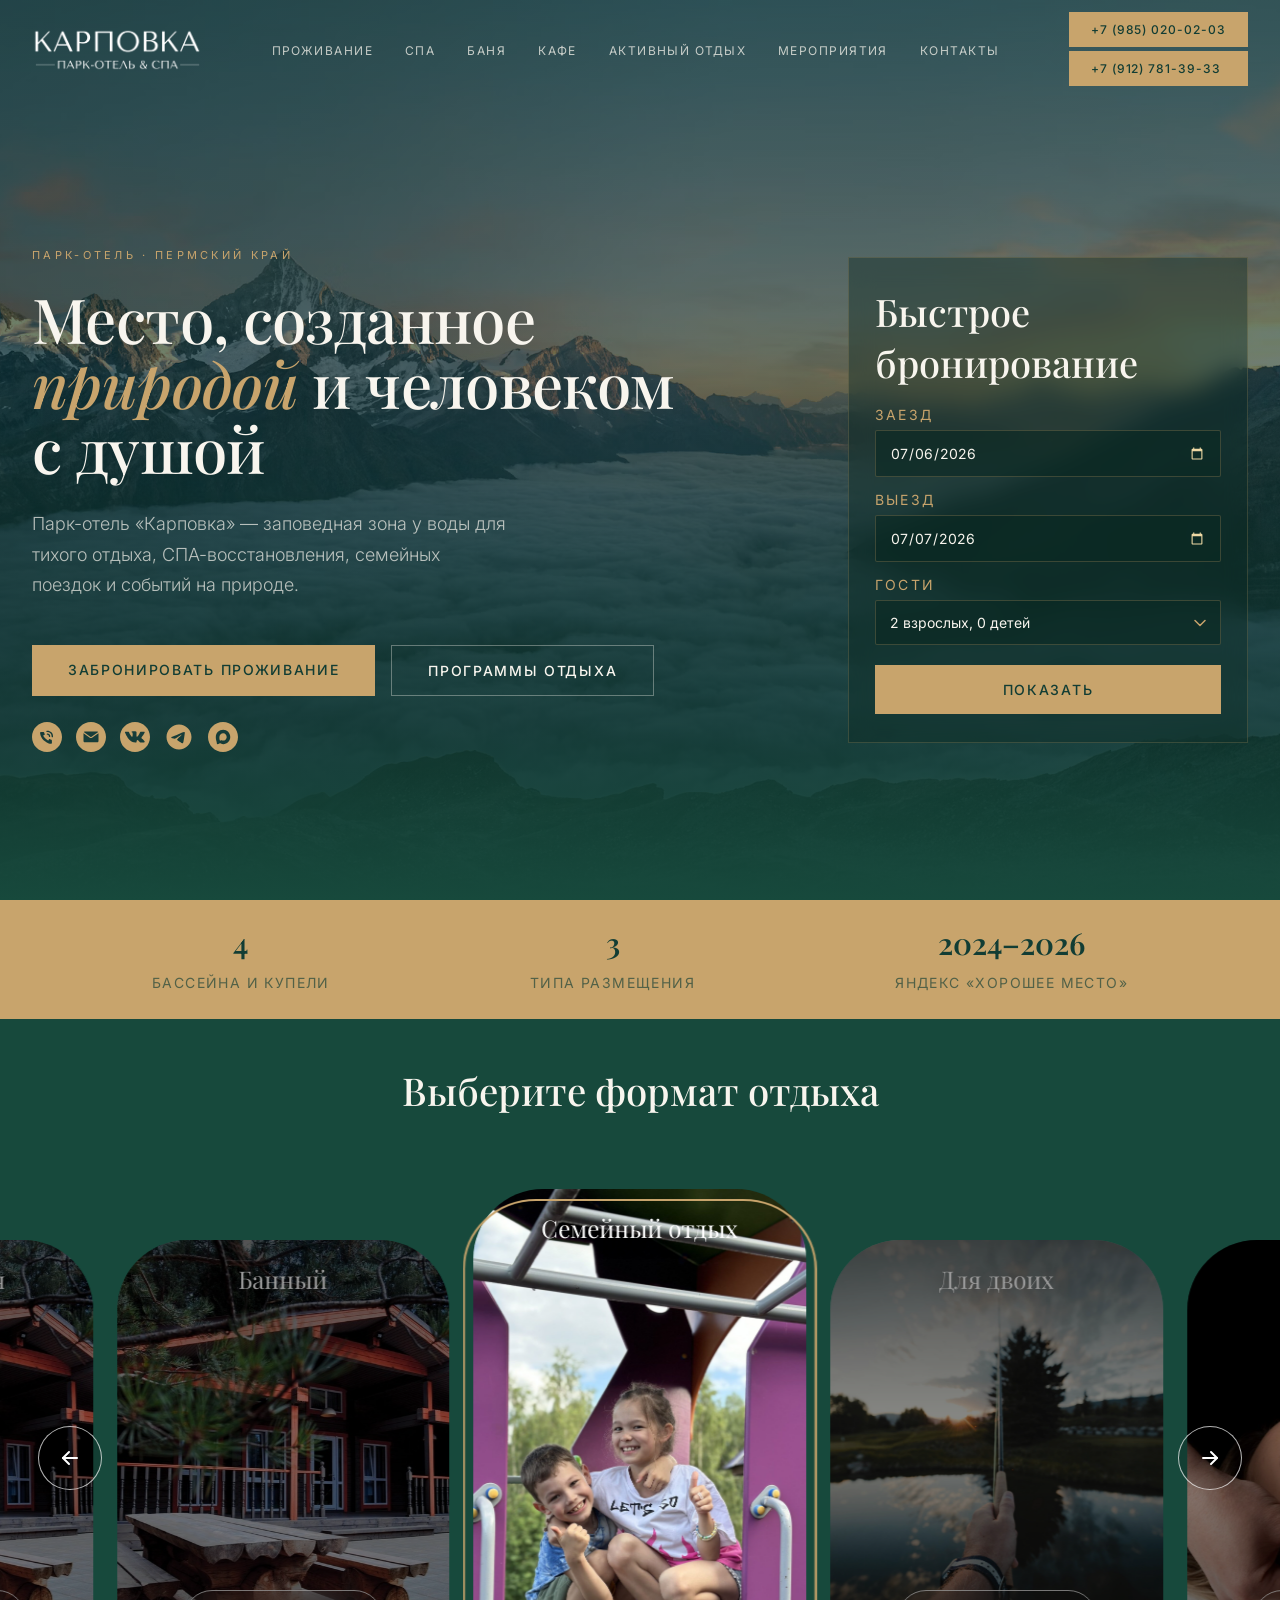
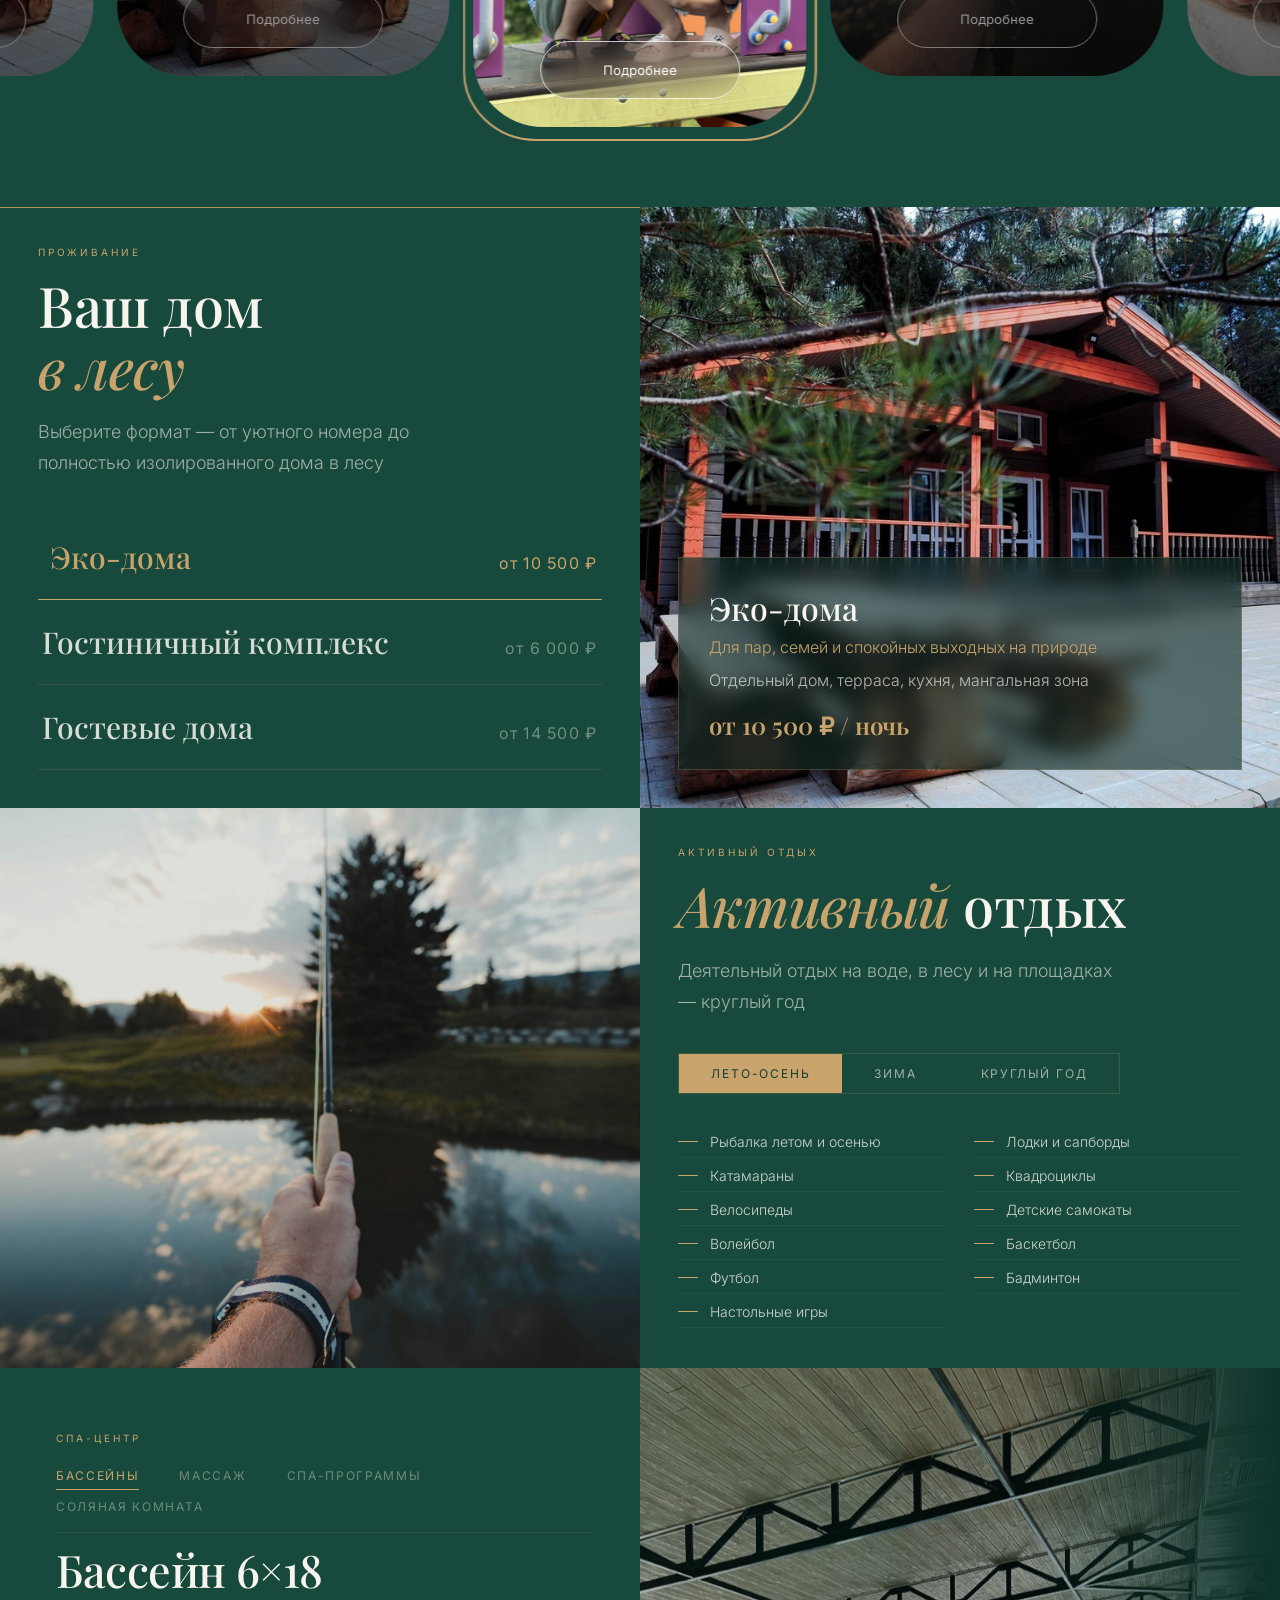
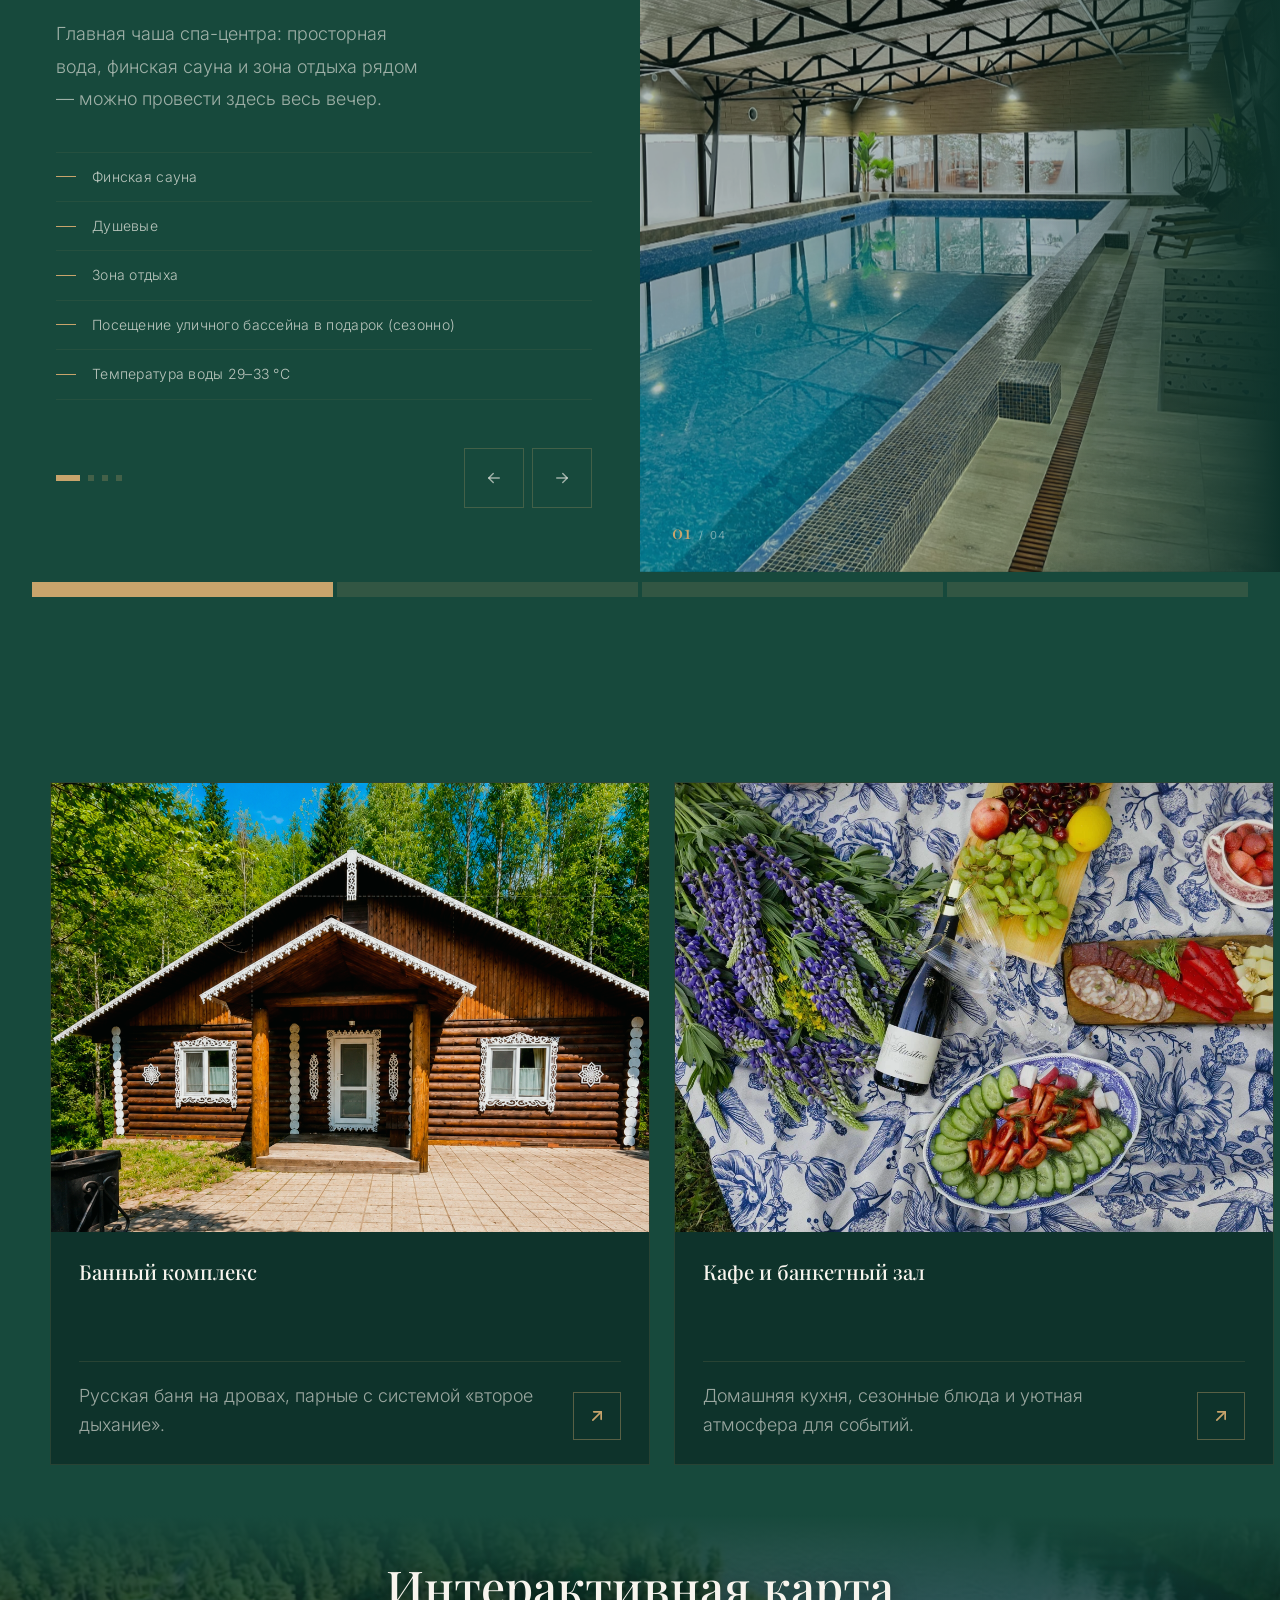
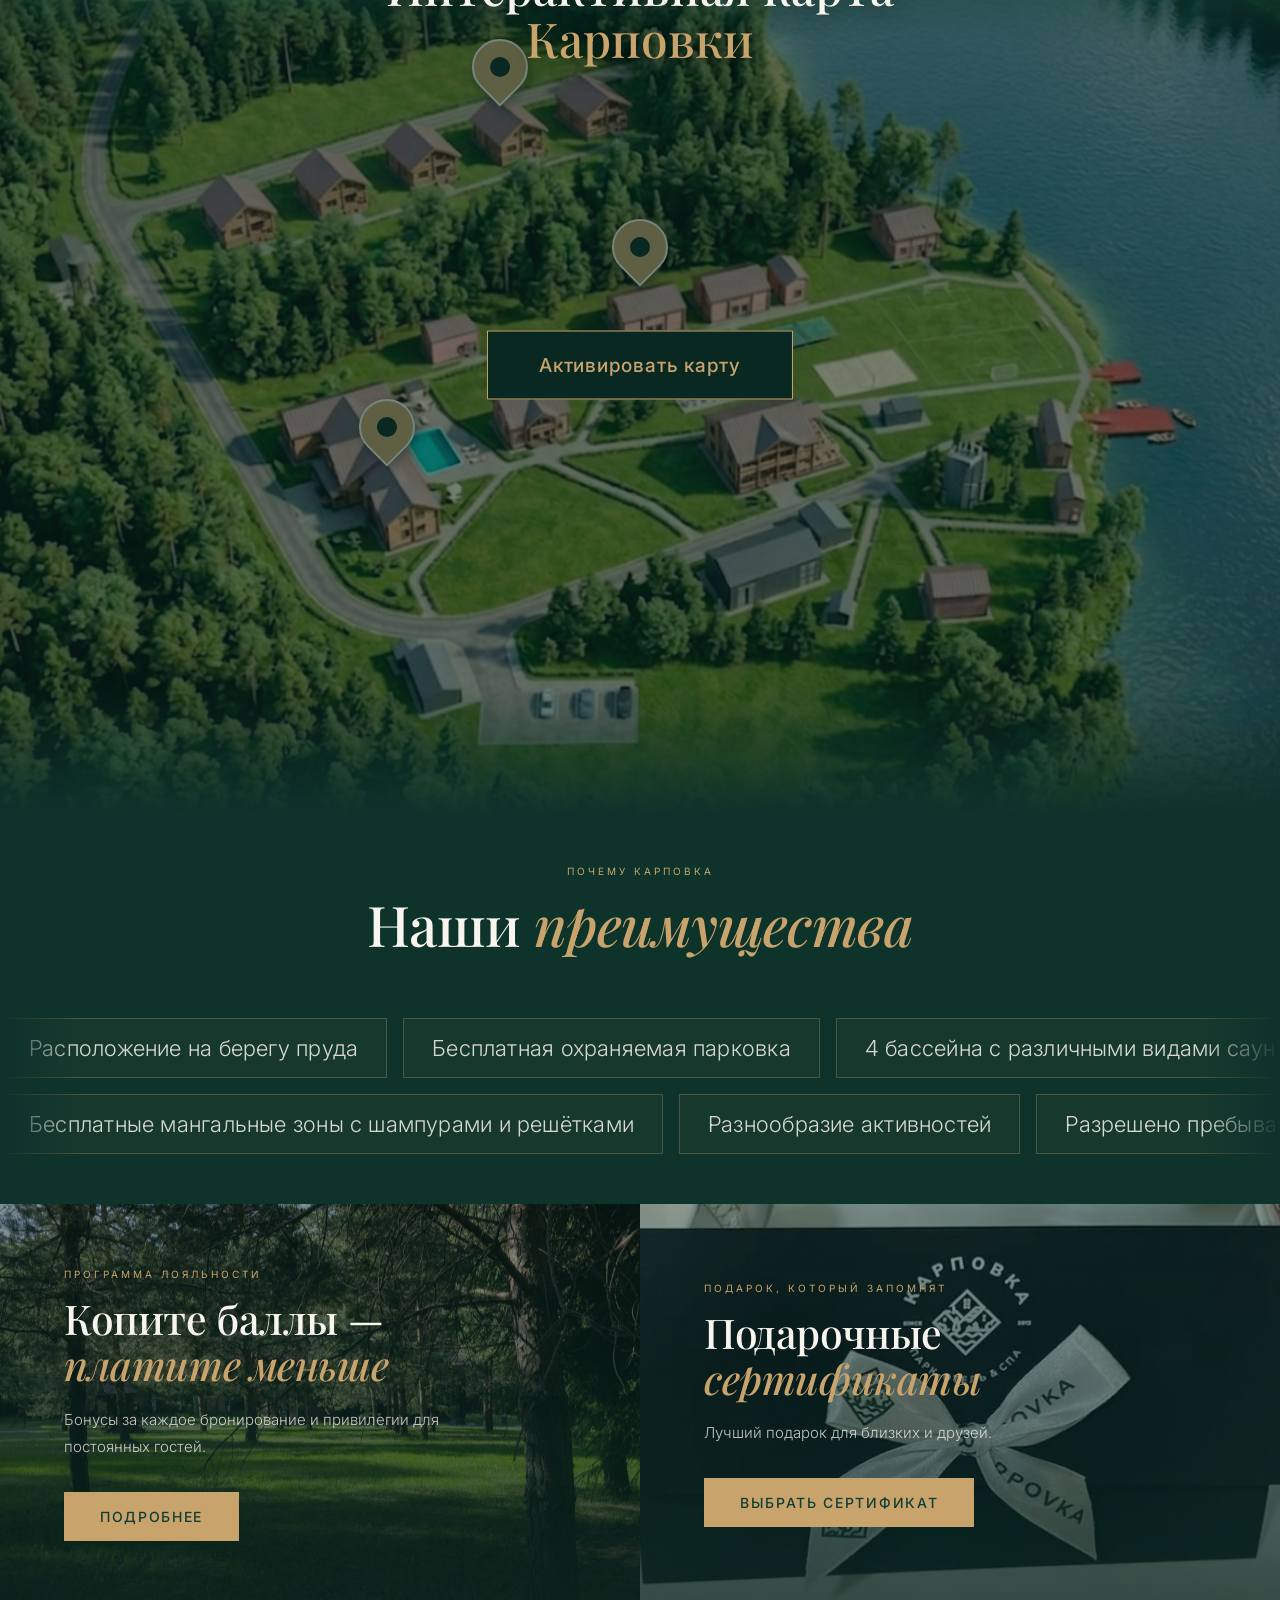
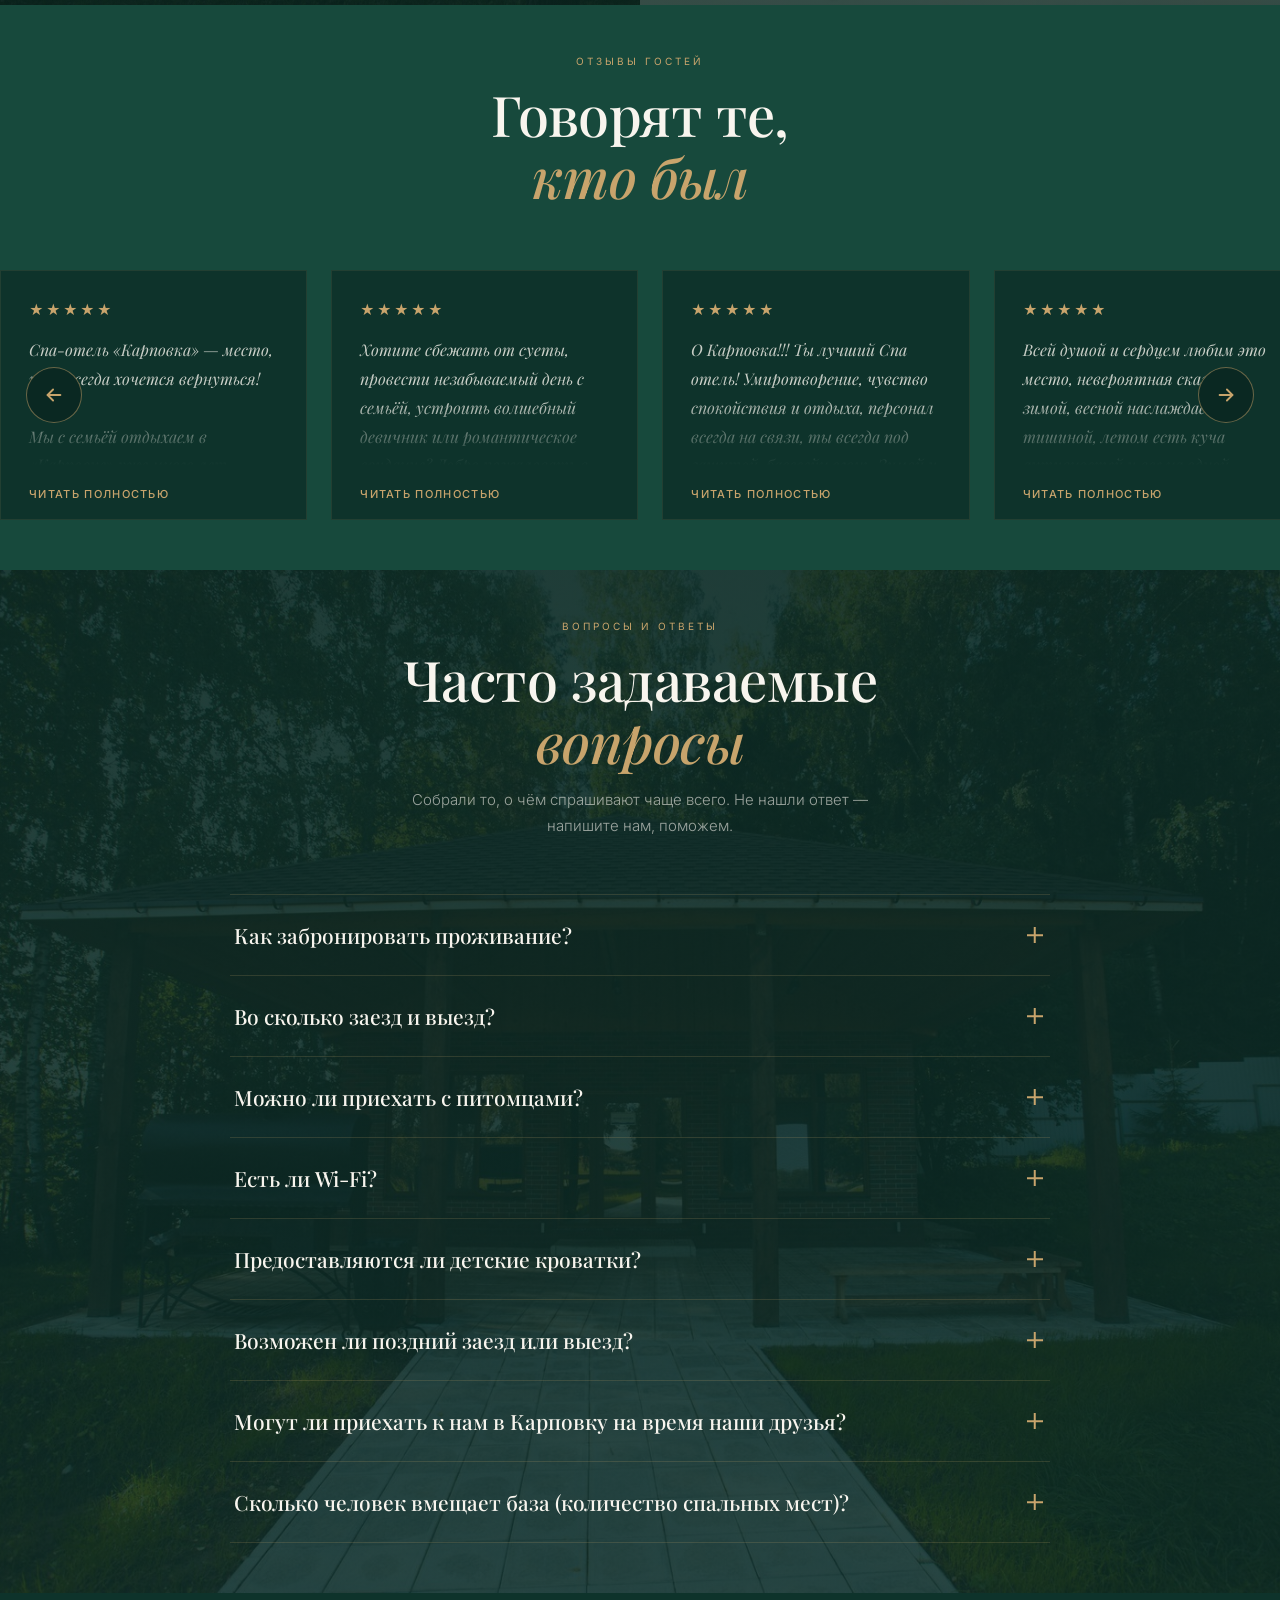
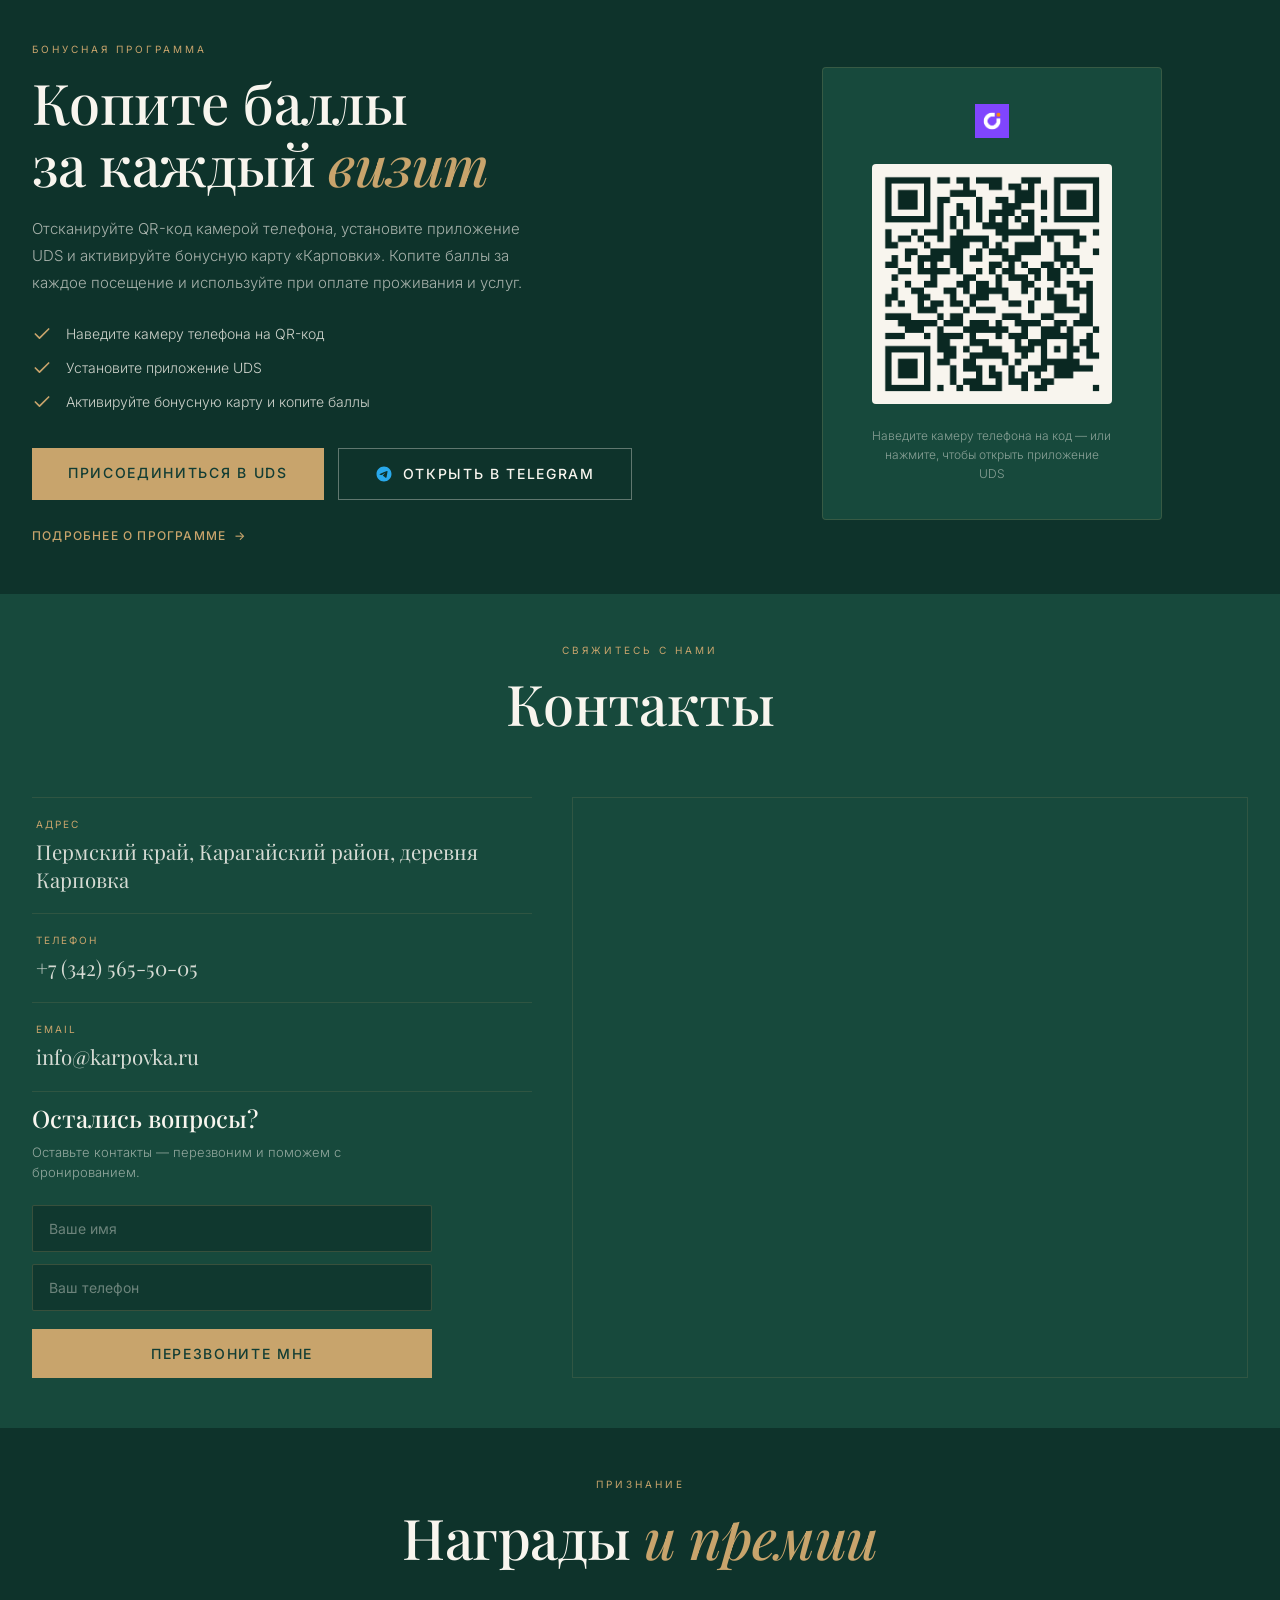
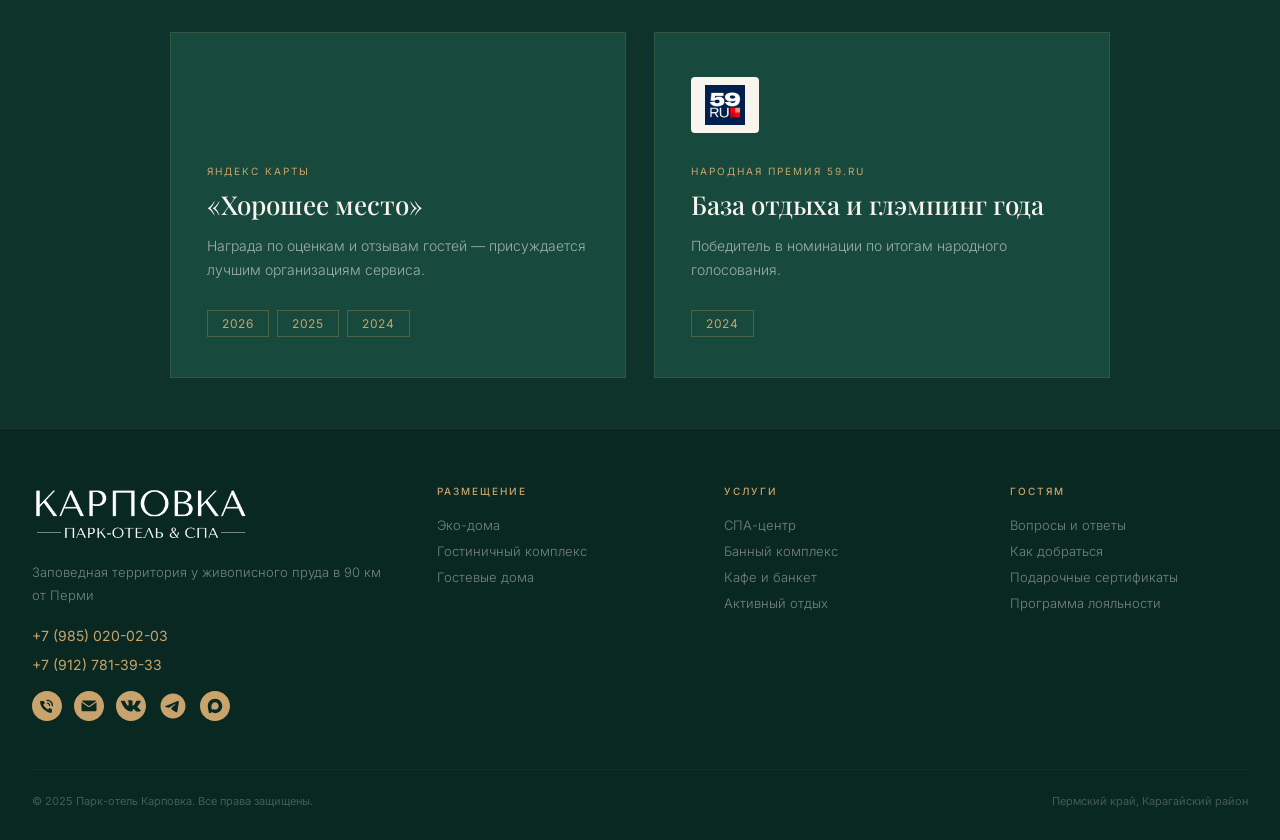
==== index.html @ db1ed796 "Иконки-ссылки соцсетей" ====
<!doctype html>
<html lang="ru">
  <head>
    <meta charset="UTF-8" />
    <meta name="viewport" content="width=device-width, initial-scale=1.0" />
    <title>Парк-отель Карповка — заповедный отдых</title>
    <meta
      name="description"
      content="Парк-отель Карповка: эко-дома, СПА-центр с четырьмя бассейнами, русская баня на дровах, кафе и активный отдых у живописного пруда в Пермском крае."
    />
    <link rel="preconnect" href="https://fonts.googleapis.com" />
    <link rel="preconnect" href="https://fonts.gstatic.com" crossorigin />
    <link rel="stylesheet" href="https://cdn.jsdelivr.net/npm/swiper@11/swiper-bundle.min.css" />
    <link rel="stylesheet" href="styles2.css" />

    <!-- ─── Глобальный лоадер: критический CSS (в WP → wp_head) ── -->
    <style>
      /* Цвета захардкожены: этот <style> рендерится до styles2.css,
         где определены CSS-переменные (--navy-950 / --gold). */
      #site-loader {
        position: fixed;
        inset: 0;
        z-index: 9999;
        display: flex;
        flex-direction: column;
        align-items: center;
        justify-content: center;
        gap: 34px;
        background: #0a2822;
        opacity: 1;
        visibility: visible;
        transition:
          opacity 0.6s ease,
          visibility 0s linear 0.6s;
      }
      #site-loader.is-done {
        opacity: 0;
        visibility: hidden;
      }
      #site-loader .loader__logo {
        width: clamp(150px, 26vw, 240px);
        height: auto;
        display: block;
        animation: loaderPulse 1.8s ease-in-out infinite;
      }
      #site-loader .loader__bar {
        position: relative;
        width: clamp(180px, 40vw, 280px);
        height: 3px;
        background: rgba(200, 164, 108, 0.18);
        border-radius: 2px;
        overflow: hidden;
      }
      #site-loader .loader__bar-fill {
        position: absolute;
        left: 0;
        top: 0;
        height: 100%;
        width: 0;
        background: #c8a46c;
        border-radius: 2px;
      }
      @keyframes loaderPulse {
        0%,
        100% {
          opacity: 1;
        }
        50% {
          opacity: 0.55;
        }
      }
      /* Блокируем прокрутку, пока лоадер активен */
      html.is-loading {
        overflow: hidden;
      }
      /* Повторный визит в рамках сессии — лоадер не показываем */
      html.loader-skip #site-loader {
        display: none;
      }
      @media (prefers-reduced-motion: reduce) {
        #site-loader .loader__logo {
          animation: none;
        }
      }
    </style>

    <!-- Решение показать/пропустить — до отрисовки, чтобы не было мигания -->
    <script>
      (function () {
        try {
          if (sessionStorage.getItem('kpLoaderShown')) {
            document.documentElement.classList.add('loader-skip');
            return;
          }
        } catch (e) {}
        document.documentElement.classList.add('is-loading');
      })();
    </script>

    <!-- Если JS выключен — лоадер не должен «запереть» сайт -->
    <noscript>
      <style>
        #site-loader {
          display: none !important;
        }
        html.is-loading {
          overflow: auto !important;
        }
      </style>
    </noscript>
  </head>
  <body>
    <!-- ─── Глобальный лоадер (в WP → после wp_body_open) ───────── -->
    <div id="site-loader" role="status" aria-label="Загрузка сайта">
      <img class="loader__logo" src="./assets/imgs/logo.png" alt="Карповка" />
      <div class="loader__bar"><div class="loader__bar-fill"></div></div>
    </div>

    <script>
      // Управление лоадером. Стоит сразу после разметки → стартует немедленно,
      // не дожидаясь Swiper с CDN и script2.js. Чистый ванильный JS.
      (function () {
        var root = document.documentElement;
        if (!root.classList.contains('is-loading')) return; // повторный визит — пропуск
        try {
          sessionStorage.setItem('kpLoaderShown', '1');
        } catch (e) {}

        var loader = document.getElementById('site-loader');
        if (!loader) {
          root.classList.remove('is-loading');
          return;
        }
        var fill = loader.querySelector('.loader__bar-fill');
        var start = Date.now();
        var MIN = 600; // минимум показа, чтобы не мигал на быстрой загрузке
        var MAX = 7000; // фолбэк, если ресурс завис
        var progress = 0;
        var raf;

        function tick() {
          // асимптотически подползаем к 90% — до 100% доходим на window.load
          progress += (90 - progress) * 0.02;
          if (fill) fill.style.width = progress.toFixed(1) + '%';
          if (progress < 89.5) raf = requestAnimationFrame(tick);
        }
        tick();

        var hidden = false;
        function hide() {
          if (hidden) return;
          hidden = true;
          if (raf) cancelAnimationFrame(raf);
          if (fill) {
            fill.style.transition = 'width .3s ease';
            fill.style.width = '100%';
          }
          var wait = Math.max(0, MIN - (Date.now() - start));
          setTimeout(function () {
            loader.classList.add('is-done'); // плавное затухание (CSS)
            root.classList.remove('is-loading'); // разблокировать скролл
            setTimeout(function () {
              loader.style.display = 'none';
            }, 650); // после CSS-перехода 0.6s
          }, wait);
        }

        window.addEventListener('load', hide);
        setTimeout(hide, MAX);
      })();
    </script>

    <!-- ─── Icon sprite (иконки активностей из основного сайта) ─ -->
    <svg class="icon-sprite" aria-hidden="true" width="0" height="0">
      <symbol id="icon-fish" viewBox="0 0 24 24">
        <path d="M6.5 12c1.8-4 6.4-6 11-3l4-3v12l-4-3c-4.6 3-9.2 1-11-3Z" />
        <path d="M2 12h5" />
        <circle cx="15" cy="11" r="1" />
      </symbol>
      <symbol id="icon-boat" viewBox="0 0 24 24">
        <path d="M3 15h18l-1.6 4A2 2 0 0 1 17.5 20h-11a2 2 0 0 1-1.9-1L3 15Z" />
        <path d="m10 3 5 12" />
        <path d="M9 3h2l-.5 3" />
      </symbol>
      <symbol id="icon-catamaran" viewBox="0 0 24 24">
        <path d="M2 18c1.5 1.5 3 2 5 2" />
        <path d="M22 18c-1.5 1.5-3 2-5 2" />
        <path d="M7 20h10" />
        <path d="M12 20V4l6 9h-6" />
      </symbol>
      <symbol id="icon-atv" viewBox="0 0 24 24">
        <circle cx="6" cy="17" r="3" />
        <circle cx="18" cy="17" r="3" />
        <path d="M9 17h6" />
        <path d="M6 14c0-2 1.2-4 3.5-4H13l3 4" />
        <path d="M9.5 10V7H13" />
      </symbol>
      <symbol id="icon-bike" viewBox="0 0 24 24">
        <circle cx="5.5" cy="17.5" r="3.5" />
        <circle cx="18.5" cy="17.5" r="3.5" />
        <path d="M15 6h3" />
        <path d="m9 6 3 6h4l-3-6" />
        <path d="M5.5 17.5 9 12h3" />
      </symbol>
      <symbol id="icon-scooter" viewBox="0 0 24 24">
        <circle cx="5" cy="18" r="2" />
        <circle cx="19" cy="18" r="2" />
        <path d="M7 18h9" />
        <path d="m17 18 1-12" />
        <path d="M16 5h4" />
      </symbol>
      <symbol id="icon-volleyball" viewBox="0 0 24 24">
        <circle cx="12" cy="12" r="9" />
        <path d="M12 3a20 20 0 0 0-6 17" />
        <path d="M21 9a20 20 0 0 0-16 3" />
        <path d="M14.5 21A20 20 0 0 0 20 9" />
      </symbol>
      <symbol id="icon-basketball" viewBox="0 0 24 24">
        <circle cx="12" cy="12" r="9" />
        <path d="M12 3v18" />
        <path d="M3 12h18" />
        <path d="M5.64 5.64c3.5 3 3.5 9.72 0 12.72" />
        <path d="M18.36 5.64c-3.5 3-3.5 9.72 0 12.72" />
      </symbol>
      <symbol id="icon-soccer" viewBox="0 0 24 24">
        <circle cx="12" cy="12" r="9" />
        <path d="m12 7.5 3.4 2.5-1.3 4h-4.2l-1.3-4L12 7.5Z" />
        <path d="M12 7.5V3.2" />
        <path d="m15.4 10 3.9-1.7" />
        <path d="m14.1 14 2.5 3.4" />
        <path d="m9.9 14-2.5 3.4" />
        <path d="M8.6 10 4.7 8.3" />
      </symbol>
      <symbol id="icon-badminton" viewBox="0 0 24 24">
        <circle cx="12" cy="18" r="2.5" />
        <path d="M10 16 7 6" />
        <path d="M14 16 17 6" />
        <path d="M12 15.5V5" />
        <path d="M7 6c3-2 7-2 10 0" />
        <path d="m9.4 15.7.8-9" />
        <path d="m14.6 15.7-.8-9" />
      </symbol>
      <symbol id="icon-dice" viewBox="0 0 24 24">
        <rect x="4" y="4" width="16" height="16" rx="3" />
        <circle cx="8.5" cy="8.5" r="1" />
        <circle cx="15.5" cy="8.5" r="1" />
        <circle cx="12" cy="12" r="1" />
        <circle cx="8.5" cy="15.5" r="1" />
        <circle cx="15.5" cy="15.5" r="1" />
      </symbol>
      <symbol id="icon-ski" viewBox="0 0 24 24">
        <path d="M18 4 7 17" />
        <path d="M21 7 10 20" />
        <path d="M7 17c-1.5 1.8-3.5 1.3-3.5-.8" />
        <path d="M10 20c-1.5 1.8-3.5 1.3-3.5-.8" />
        <path d="M14.5 5 9 19" />
        <path d="M13.5 4.2h2.8" />
      </symbol>
      <symbol id="icon-tube" viewBox="0 0 24 24">
        <circle cx="12" cy="12" r="9" />
        <circle cx="12" cy="12" r="3.5" />
      </symbol>
      <symbol id="icon-snowmobile" viewBox="0 0 24 24">
        <path d="M3 17h9l3-4h3a2 2 0 0 1 2 2v2" />
        <path d="M3 17a2 2 0 0 1 0-4h5" />
        <path d="M14 13l1.5-3H19" />
        <path d="M16 19h5" />
        <path d="M21 19c1.3 0 1.6-1.6.5-2.3" />
      </symbol>
      <symbol id="icon-skate" viewBox="0 0 24 24">
        <path d="M7 3v8h6a4 4 0 0 1 4 4" />
        <path d="M4 18h15" />
        <path d="M7.5 15v3" />
        <path d="M14 15v3" />
        <path d="M4 18c-1.2 0-2-.7-2-1.8" />
      </symbol>
      <symbol id="icon-walking" viewBox="0 0 24 24">
        <circle cx="13" cy="4" r="1.8" />
        <path d="M13 5.8c-1.2 1.8-1.2 3.4 0 5.2" />
        <path d="m13 11-3 5" />
        <path d="m13 11 3 4" />
        <path d="M11 8 7 21" />
        <path d="M15 8.5 19 21" />
      </symbol>
      <symbol id="icon-stroll" viewBox="0 0 24 24">
        <circle cx="12" cy="4" r="1.8" />
        <path d="M12 6v6" />
        <path d="M12 12 9 21" />
        <path d="M12 12l3 4-1 5" />
        <path d="M12 8 8.5 10" />
        <path d="M12 8l3.5 1.5" />
      </symbol>
      <symbol id="icon-dumbbell" viewBox="0 0 24 24">
        <path d="m6.5 6.5 11 11" />
        <path d="m21 14-7 7" />
        <path d="m3 10 7-7" />
        <path d="m18 11 3 3" />
        <path d="m3 10 3 3" />
      </symbol>
      <symbol id="icon-playground" viewBox="0 0 24 24">
        <path d="M6 20 9.5 5" />
        <path d="M18 20 14.5 5" />
        <path d="M8 5h8" />
        <path d="M10.3 5v9" />
        <path d="M13.7 5v9" />
        <path d="M9 14h6" />
      </symbol>
      <symbol id="icon-chess" viewBox="0 0 24 24">
        <circle cx="12" cy="5" r="2.5" />
        <path d="M9.7 9.5c-.3 2.3-1.7 4.3-3.2 5.5h11c-1.5-1.2-2.9-3.2-3.2-5.5" />
        <path d="M9.5 9.5h5" />
        <path d="M6.5 15 5.5 20" />
        <path d="M17.5 15l1 5" />
        <path d="M5 20h14" />
      </symbol>
      <symbol id="icon-calendar" viewBox="0 0 24 24">
        <path d="M8 2v4" />
        <path d="M16 2v4" />
        <rect x="3" y="4" width="18" height="18" rx="2" />
        <path d="M3 10h18" />
      </symbol>
      <symbol id="icon-check" viewBox="0 0 24 24">
        <path d="m20 6-11 11-5-5" />
      </symbol>
      <symbol id="icon-chevron-left" viewBox="0 0 24 24">
        <path d="m15 18-6-6 6-6" />
      </symbol>
      <symbol id="icon-chevron-right" viewBox="0 0 24 24">
        <path d="m9 18 6-6-6-6" />
      </symbol>
      <symbol id="icon-arrow-left" viewBox="0 0 24 24">
        <path d="M19 12H5" />
        <path d="m11 18-6-6 6-6" />
      </symbol>
      <symbol id="icon-arrow-right" viewBox="0 0 24 24">
        <path d="M5 12h14" />
        <path d="m13 6 6 6-6 6" />
      </symbol>
      <symbol id="icon-arrow-ur" viewBox="0 0 24 24">
        <path d="M7 17 17 7" />
        <path d="M8 7h9v9" />
      </symbol>
      <symbol id="icon-close" viewBox="0 0 24 24">
        <path d="M6 6 18 18" />
        <path d="M18 6 6 18" />
      </symbol>
      <!-- Бренд-иконки (заливка, а не обводка) — для соцссылок -->
      <symbol id="icon-vk" viewBox="0 0 24 24">
        <path
          fill-rule="evenodd"
          clip-rule="evenodd"
          d="M12 0C18.627 0 24 5.373 24 12C24 18.627 18.627 24 12 24C5.373 24 0 18.627 0 12C0 5.373 5.373 0 12 0ZM11.77 16.43h.94s.28-.03.43-.19c.14-.14.13-.4.13-.4s-.02-1.26.56-1.45c.57-.18 1.31 1.22 2.09 1.75.59.4 1.04.31 1.04.31l2.09-.03s1.09-.07.57-.93c-.04-.07-.3-.64-1.57-1.82-1.32-1.23-1.15-1.03.45-3.16.97-1.3 1.36-2.09 1.24-2.43-.11-.32-.83-.24-.83-.24l-2.35.02s-.17-.02-.3.06c-.13.08-.21.26-.21.26s-.38 1.01-.89 1.87c-1.07 1.82-1.5 1.91-1.67 1.8-.4-.26-.3-1.05-.3-1.61 0-1.75.27-2.48-.52-2.67-.26-.06-.45-.1-1.12-.11-.85-.01-1.58 0-1.99.2-.27.14-.48.44-.36.46.16.02.51.1.7.35.24.33.23 1.05.23 1.05s.14 2.01-.32 2.26c-.32.17-.75-.18-1.71-1.83-.49-.85-.86-1.78-.86-1.78s-.07-.17-.2-.27c-.15-.11-.37-.14-.37-.14l-2.23.02s-.34.01-.46.16c-.11.13-.01.4-.01.4s1.75 4.09 3.73 6.15c1.82 1.89 3.88 1.76 3.88 1.76z"
        />
      </symbol>
      <symbol id="icon-tg" viewBox="0 0 24 24">
        <path
          d="M12 2C6.48 2 2 6.48 2 12s4.48 10 10 10 10-4.48 10-10S17.52 2 12 2zm4.64 6.8c-.15 1.58-.8 5.42-1.13 7.19-.14.75-.42 1-.68 1.03-.58.05-1.02-.38-1.58-.75-.88-.58-1.38-.94-2.23-1.5-.99-.65-.35-1.01.22-1.59.15-.15 2.71-2.48 2.76-2.69.01-.03.01-.14-.05-.2-.06-.06-.14-.04-.21-.02-.09.02-1.49.95-4.22 2.79-.4.27-.76.41-1.08.4-.36-.01-1.04-.2-1.55-.37-.63-.2-1.12-.31-1.08-.66.02-.18.27-.36.74-.55 2.92-1.27 4.86-2.11 5.83-2.51 2.78-1.16 3.35-1.36 3.73-1.36.08 0 .27.02.39.12.1.08.13.19.14.27-.01.06.01.24 0 .38z"
        />
      </symbol>
      <symbol id="icon-phone" viewBox="0 0 100 100">
        <path
          fill-rule="evenodd"
          clip-rule="evenodd"
          d="M50 100C77.6142 100 100 77.6142 100 50C100 22.3858 77.6142 0 50 0C22.3858 0 0 22.3858 0 50C0 77.6142 22.3858 100 50 100ZM50.0089 29H51.618C56.4915 29.0061 61.1633 30.9461 64.6073 34.3938C68.0512 37.8415 69.9856 42.5151 69.9856 47.3879V48.9968C69.9338 49.5699 69.6689 50.1027 69.2433 50.49C68.8177 50.8772 68.2623 51.0908 67.6868 51.0884H67.5029C66.8966 51.0358 66.3359 50.745 65.9437 50.2796C65.5516 49.8143 65.36 49.2124 65.4109 48.6061V47.3879C65.4109 43.7303 63.9578 40.2225 61.3711 37.6362C58.7844 35.0499 55.2761 33.597 51.618 33.597H50.3997C49.79 33.6488 49.1847 33.4563 48.7169 33.0619C48.2492 32.6675 47.9573 32.1035 47.9054 31.4939C47.8536 30.8843 48.0461 30.279 48.4406 29.8114C48.835 29.3437 49.3992 29.0518 50.0089 29ZM56.889 49.0132C56.4579 48.5821 56.2157 47.9975 56.2157 47.3879C56.2157 46.1687 55.7313 44.9994 54.869 44.1373C54.0068 43.2752 52.8374 42.7909 51.618 42.7909C51.0083 42.7909 50.4236 42.5488 49.9925 42.1177C49.5614 41.6867 49.3192 41.102 49.3192 40.4924C49.3192 39.8828 49.5614 39.2982 49.9925 38.8672C50.4236 38.4361 51.0083 38.1939 51.618 38.1939C54.0568 38.1939 56.3956 39.1626 58.1201 40.8868C59.8445 42.611 60.8133 44.9495 60.8133 47.3879C60.8133 47.9975 60.5711 48.5821 60.14 49.0132C59.7089 49.4442 59.1242 49.6864 58.5145 49.6864C57.9048 49.6864 57.3201 49.4442 56.889 49.0132ZM66.4011 69.0663L66.401 69.0846C66.3999 69.5725 66.2967 70.0547 66.0981 70.5003C65.8998 70.9451 65.611 71.3435 65.2499 71.67C64.8674 72.0182 64.4123 72.2771 63.9176 72.428C63.4516 72.5702 62.9613 72.6132 62.4782 72.5546C58.2475 72.53 53.4102 70.5344 49.1802 68.1761C44.8871 65.7827 41.0444 62.915 38.8019 60.9903L38.7681 60.9613L38.7367 60.9299C32.3303 54.5198 28.2175 46.1735 27.0362 37.186C26.9623 36.6765 27.0018 36.157 27.1519 35.6645C27.3027 35.1695 27.5615 34.7142 27.9094 34.3314C28.2397 33.9658 28.6436 33.6742 29.0944 33.4757C29.5447 33.2775 30.0316 33.1766 30.5234 33.1796H37.4967C38.299 33.1636 39.0826 33.4244 39.7156 33.9184C40.3527 34.4156 40.7979 35.1184 40.9754 35.9071L41.0038 36.0335V36.1631C41.0038 36.4901 41.0787 36.795 41.1847 37.2268C41.2275 37.4012 41.2755 37.5965 41.3256 37.8221L41.326 37.8238C41.583 38.9896 41.925 40.1351 42.3491 41.251L42.7322 42.259L38.4899 44.26L38.4846 44.2625C38.204 44.3914 37.986 44.6263 37.8784 44.9157L37.8716 44.934L37.8642 44.952C37.7476 45.236 37.7476 45.5545 37.8642 45.8385L37.9144 45.9608L37.9359 46.0912C38.0802 46.9648 38.5603 48.0981 39.4062 49.4169C40.243 50.7215 41.3964 52.1437 42.808 53.5872C45.6206 56.4634 49.3981 59.3625 53.5798 61.5387C53.8533 61.6395 54.1552 61.6343 54.4257 61.5231L54.4437 61.5157L54.462 61.5089C54.7501 61.4016 54.9842 61.1848 55.1133 60.9057L55.1148 60.9023L57.0232 56.6591L58.0397 57.03C59.1934 57.4509 60.3737 57.7947 61.5729 58.0592L61.5785 58.0605L61.5841 58.0618C62.152 58.1929 62.7727 58.3042 63.3802 58.3942L63.4231 58.4006L63.4654 58.4101C64.2537 58.5877 64.956 59.0332 65.453 59.6706C65.9429 60.2991 66.2033 61.0758 66.1916 61.8721L66.4011 69.0663Z"
        />
      </symbol>
      <symbol id="icon-email" viewBox="0 0 100 100">
        <path
          fill-rule="evenodd"
          clip-rule="evenodd"
          d="M50 100C77.6142 100 100 77.6142 100 50C100 22.3858 77.6142 0 50 0C22.3858 0 0 22.3858 0 50C0 77.6142 22.3858 100 50 100ZM51.8276 49.2076L74.191 33.6901C73.4347 32.6649 72.2183 32 70.8466 32H29.1534C27.8336 32 26.6576 32.6156 25.8968 33.5752L47.5881 49.172C48.8512 50.0802 50.5494 50.0945 51.8276 49.2076ZM75 63.6709V37.6286L53.4668 52.57C51.1883 54.151 48.1611 54.1256 45.9095 52.5066L25 37.4719V63.6709C25 65.9648 26.8595 67.8243 29.1534 67.8243H70.8466C73.1405 67.8243 75 65.9648 75 63.6709Z"
        />
      </symbol>
      <symbol id="icon-max" viewBox="0 0 48 48">
        <path
          fill-rule="evenodd"
          clip-rule="evenodd"
          d="M24 0C37.2548 0 48 10.7452 48 24C48 37.2548 37.2548 48 24 48C10.7452 48 0 37.2548 0 24C0 10.7452 10.7452 0 24 0ZM24.2314 12.5C17.8663 12.5 12.4942 17.4255 12.4941 23.9727C12.4941 26.714 13.0015 28.6059 13.4482 30.3047C13.8233 31.6836 14.1543 32.9467 14.1543 34.4414C14.3143 36.4326 17.9823 35.2685 19.1406 33.7793C20.9718 35.1031 22.0251 35.4346 24.292 35.4346C30.5586 35.4011 35.6151 30.2999 35.5938 24.0332C35.5937 17.6682 30.602 12.5 24.2314 12.5ZM24.3857 18.1592V18.165C27.5981 18.349 30.0709 21.0719 29.9453 24.2871C29.7296 27.4955 26.9854 29.9406 23.7734 29.7861C22.768 29.7055 21.8016 29.3614 20.9717 28.7881C20.4699 29.2899 19.6648 29.9402 19.3447 29.8633C18.6774 29.6868 17.8938 26.2951 18.335 23.5098C18.87 20.1452 21.2859 17.9993 24.3857 18.1592Z"
        />
      </symbol>
    </svg>

    <!-- ─── Nav ─────────────────────────────────────────────── -->
    <header class="nav" id="nav">
      <nav class="nav__inner">
        <a href="#" class="logo" aria-label="Карповка — парк-отель">
          <img class="logo__img" src="./assets/imgs/logo.png" alt="Карповка" />
        </a>

        <ul class="nav__links hidden-mobile">
          <li><a href="#accommodation">Проживание</a></li>
          <li><a href="#spa">СПА</a></li>
          <li><a href="#bath">Баня</a></li>
          <li><a href="#dining">Кафе</a></li>
          <li><a href="#recreation">Активный отдых</a></li>
          <li><a href="#events">Мероприятия</a></li>
          <li><a href="#contacts">Контакты</a></li>
        </ul>

        <div class="nav__tels">
          <a href="tel:+79850200203" class="nav__cta hidden-mobile">+7 (985) 020-02-03</a>
          <a href="tel:+79127813933" class="nav__cta hidden-mobile">+7 (912) 781-39-33</a>
        </div>
        <button class="nav__burger show-mobile" id="burger" aria-label="Меню" aria-expanded="false"><span></span><span></span><span></span></button>
      </nav>

      <nav class="nav__mobile" id="mobileMenu" hidden>
        <a href="#accommodation" class="nav__mobile-link">Проживание</a>
        <a href="#spa" class="nav__mobile-link">СПА</a>
        <a href="#bath" class="nav__mobile-link">Баня</a>
        <a href="#dining" class="nav__mobile-link">Кафе</a>
        <a href="#recreation" class="nav__mobile-link">Активный отдых</a>
        <a href="#events" class="nav__mobile-link">Мероприятия</a>
        <a href="#contacts" class="nav__mobile-link">Контакты</a>
        <a href="tel:+79850200203" class="nav__mobile-cta">+7 (985) 020-02-03</a>
        <a href="tel:+79127813933" class="nav__mobile-cta">+7 (912) 781-39-33</a>

        <div class="socials nav__mobile-socials">
          <a class="social" href="tel:+79127813933" aria-label="Телефон">
            <svg class="social__icon" fill="currentColor" aria-hidden="true"><use href="#icon-phone"></use></svg>
          </a>
          <a class="social" href="mailto:karpovka59ru@yandex.ru?subject=Здравствуйте!" target="_blank" rel="nofollow" aria-label="Электронная почта">
            <svg class="social__icon" fill="currentColor" aria-hidden="true"><use href="#icon-email"></use></svg>
          </a>
          <a class="social" href="https://vk.com/baza_otdyha_spa_perm" target="_blank" rel="noopener" aria-label="ВКонтакте">
            <svg class="social__icon" fill="currentColor" aria-hidden="true"><use href="#icon-vk"></use></svg>
          </a>
          <a class="social" href="https://t.me/karpovka59" target="_blank" rel="noopener" aria-label="Telegram">
            <svg class="social__icon" fill="currentColor" aria-hidden="true"><use href="#icon-tg"></use></svg>
          </a>
          <a class="social" href="https://max.ru/id5981013014_biz" target="_blank" rel="nofollow noopener" aria-label="MAX Messenger">
            <svg class="social__icon" fill="currentColor" aria-hidden="true"><use href="#icon-max"></use></svg>
          </a>
        </div>
      </nav>
    </header>

    <!-- ─── Hero ────────────────────────────────────────────── -->
    <section class="hero">
      <div class="hero__bg">
        <img src="./assets/imgs/imgs/hero_bg_temp.png" alt="Природа Карповки" />
        <div class="hero__overlay"></div>
      </div>

      <div class="container hero__content">
        <div class="hero__text">
          <p class="eyebrow eyebrow--wide">Парк-отель · Пермский край</p>
          <h1 class="hero__title">
            Место, созданное<br />
            <em>природой</em> и человеком<br />с душой
          </h1>
          <p class="hero__lead">
            Парк-отель «Карповка» — заповедная зона у воды для тихого отдыха, СПА-восстановления, семейных поездок и событий на природе.
          </p>
          <div class="hero__actions">
            <a href="#accommodation" class="btn btn--gold">Забронировать проживание</a>
            <a href="#stories" class="btn btn--ghost">Программы отдыха</a>
          </div>

          <div class="socials hero__socials">
            <a class="social" href="tel:+79127813933" aria-label="Телефон">
              <svg class="social__icon" role="presentation" viewBox="0 0 100 100" fill="none" xmlns="http://www.w3.org/2000/svg">
                <path
                  fill-rule="evenodd"
                  clip-rule="evenodd"
                  d="M50 100C77.6142 100 100 77.6142 100 50C100 22.3858 77.6142 0 50 0C22.3858 0 0 22.3858 0 50C0 77.6142 22.3858 100 50 100ZM50.0089 29H51.618C56.4915 29.0061 61.1633 30.9461 64.6073 34.3938C68.0512 37.8415 69.9856 42.5151 69.9856 47.3879V48.9968C69.9338 49.5699 69.6689 50.1027 69.2433 50.49C68.8177 50.8772 68.2623 51.0908 67.6868 51.0884H67.5029C66.8966 51.0358 66.3359 50.745 65.9437 50.2796C65.5516 49.8143 65.36 49.2124 65.4109 48.6061V47.3879C65.4109 43.7303 63.9578 40.2225 61.3711 37.6362C58.7844 35.0499 55.2761 33.597 51.618 33.597H50.3997C49.79 33.6488 49.1847 33.4563 48.7169 33.0619C48.2492 32.6675 47.9573 32.1035 47.9054 31.4939C47.8536 30.8843 48.0461 30.279 48.4406 29.8114C48.835 29.3437 49.3992 29.0518 50.0089 29ZM56.889 49.0132C56.4579 48.5821 56.2157 47.9975 56.2157 47.3879C56.2157 46.1687 55.7313 44.9994 54.869 44.1373C54.0068 43.2752 52.8374 42.7909 51.618 42.7909C51.0083 42.7909 50.4236 42.5488 49.9925 42.1177C49.5614 41.6867 49.3192 41.102 49.3192 40.4924C49.3192 39.8828 49.5614 39.2982 49.9925 38.8672C50.4236 38.4361 51.0083 38.1939 51.618 38.1939C54.0568 38.1939 56.3956 39.1626 58.1201 40.8868C59.8445 42.611 60.8133 44.9495 60.8133 47.3879C60.8133 47.9975 60.5711 48.5821 60.14 49.0132C59.7089 49.4442 59.1242 49.6864 58.5145 49.6864C57.9048 49.6864 57.3201 49.4442 56.889 49.0132ZM66.4011 69.0663L66.401 69.0846C66.3999 69.5725 66.2967 70.0547 66.0981 70.5003C65.8998 70.9451 65.611 71.3435 65.2499 71.67C64.8674 72.0182 64.4123 72.2771 63.9176 72.428C63.4516 72.5702 62.9613 72.6132 62.4782 72.5546C58.2475 72.53 53.4102 70.5344 49.1802 68.1761C44.8871 65.7827 41.0444 62.915 38.8019 60.9903L38.7681 60.9613L38.7367 60.9299C32.3303 54.5198 28.2175 46.1735 27.0362 37.186C26.9623 36.6765 27.0018 36.157 27.1519 35.6645C27.3027 35.1695 27.5615 34.7142 27.9094 34.3314C28.2397 33.9658 28.6436 33.6742 29.0944 33.4757C29.5447 33.2775 30.0316 33.1766 30.5234 33.1796H37.4967C38.299 33.1636 39.0826 33.4244 39.7156 33.9184C40.3527 34.4156 40.7979 35.1184 40.9754 35.9071L41.0038 36.0335V36.1631C41.0038 36.4901 41.0787 36.795 41.1847 37.2268C41.2275 37.4012 41.2755 37.5965 41.3256 37.8221L41.326 37.8238C41.583 38.9896 41.925 40.1351 42.3491 41.251L42.7322 42.259L38.4899 44.26L38.4846 44.2625C38.204 44.3914 37.986 44.6263 37.8784 44.9157L37.8716 44.934L37.8642 44.952C37.7476 45.236 37.7476 45.5545 37.8642 45.8385L37.9144 45.9608L37.9359 46.0912C38.0802 46.9648 38.5603 48.0981 39.4062 49.4169C40.243 50.7215 41.3964 52.1437 42.808 53.5872C45.6206 56.4634 49.3981 59.3625 53.5798 61.5387C53.8533 61.6395 54.1552 61.6343 54.4257 61.5231L54.4437 61.5157L54.462 61.5089C54.7501 61.4016 54.9842 61.1848 55.1133 60.9057L55.1148 60.9023L57.0232 56.6591L58.0397 57.03C59.1934 57.4509 60.3737 57.7947 61.5729 58.0592L61.5785 58.0605L61.5841 58.0618C62.152 58.1929 62.7727 58.3042 63.3802 58.3942L63.4231 58.4006L63.4654 58.4101C64.2537 58.5877 64.956 59.0332 65.453 59.6706C65.9429 60.2991 66.2033 61.0758 66.1916 61.8721L66.4011 69.0663Z"
                  fill="currentColor"
                />
              </svg>
            </a>
            <a class="social" href="mailto:karpovka59ru@yandex.ru?subject=Здравствуйте!" target="_blank" rel="nofollow" aria-label="Электронная почта">
              <svg class="social__icon" role="presentation" viewBox="0 0 100 100" fill="none" xmlns="http://www.w3.org/2000/svg">
                <path
                  fill-rule="evenodd"
                  clip-rule="evenodd"
                  d="M50 100C77.6142 100 100 77.6142 100 50C100 22.3858 77.6142 0 50 0C22.3858 0 0 22.3858 0 50C0 77.6142 22.3858 100 50 100ZM51.8276 49.2076L74.191 33.6901C73.4347 32.6649 72.2183 32 70.8466 32H29.1534C27.8336 32 26.6576 32.6156 25.8968 33.5752L47.5881 49.172C48.8512 50.0802 50.5494 50.0945 51.8276 49.2076ZM75 63.6709V37.6286L53.4668 52.57C51.1883 54.151 48.1611 54.1256 45.9095 52.5066L25 37.4719V63.6709C25 65.9648 26.8595 67.8243 29.1534 67.8243H70.8466C73.1405 67.8243 75 65.9648 75 63.6709Z"
                  fill="currentColor"
                />
              </svg>
            </a>
            <a class="social" href="https://vk.com/baza_otdyha_spa_perm" target="_blank" rel="noopener" aria-label="ВКонтакте">
              <svg class="social__icon" viewBox="0 0 24 24" fill="currentColor" aria-hidden="true"><use href="#icon-vk"></use></svg>
            </a>
            <a class="social" href="https://t.me/karpovka59" target="_blank" rel="noopener" aria-label="Telegram">
              <svg class="social__icon" viewBox="0 0 24 24" fill="currentColor" aria-hidden="true"><use href="#icon-tg"></use></svg>
            </a>
            <a class="social social--max" href="https://max.ru/id5981013014_biz" target="_blank" rel="nofollow noopener" aria-label="MAX Messenger">
              <svg class="social__icon" role="presentation" viewBox="0 0 48 48" fill="none" xmlns="http://www.w3.org/2000/svg">
                <path
                  fill-rule="evenodd"
                  clip-rule="evenodd"
                  d="M24 0C37.2548 0 48 10.7452 48 24C48 37.2548 37.2548 48 24 48C10.7452 48 0 37.2548 0 24C0 10.7452 10.7452 0 24 0ZM24.2314 12.5C17.8663 12.5 12.4942 17.4255 12.4941 23.9727C12.4941 26.714 13.0015 28.6059 13.4482 30.3047C13.8233 31.6836 14.1543 32.9467 14.1543 34.4414C14.3143 36.4326 17.9823 35.2685 19.1406 33.7793C20.9718 35.1031 22.0251 35.4346 24.292 35.4346C30.5586 35.4011 35.6151 30.2999 35.5938 24.0332C35.5937 17.6682 30.602 12.5 24.2314 12.5ZM24.3857 18.1592V18.165C27.5981 18.349 30.0709 21.0719 29.9453 24.2871C29.7296 27.4955 26.9854 29.9406 23.7734 29.7861C22.768 29.7055 21.8016 29.3614 20.9717 28.7881C20.4699 29.2899 19.6648 29.9402 19.3447 29.8633C18.6774 29.6868 17.8938 26.2951 18.335 23.5098C18.87 20.1452 21.2859 17.9993 24.3857 18.1592Z"
                  fill="currentColor"
                />
              </svg>
            </a>
          </div>
        </div>

        <form class="booking" id="booking" data-booking-form>
          <div class="booking__title">Быстрое бронирование</div>
          <div class="booking__field">
            <label for="booking-checkin">Заезд</label>
            <input id="booking-checkin" name="checkin" type="date" value="2026-07-06" />
          </div>
          <div class="booking__field">
            <label for="booking-checkout">Выезд</label>
            <input id="booking-checkout" name="checkout" type="date" value="2026-07-07" />
          </div>
          <div class="booking__field">
            <label for="booking-guests">Гости</label>
            <select id="booking-guests" name="guests">
              <option>2 взрослых, 0 детей</option>
              <option>2 взрослых, 1 ребёнок</option>
              <option>4 гостя</option>
              <option>Компания 6+</option>
            </select>
          </div>
          <button class="btn btn--gold" type="submit">Показать</button>
        </form>
      </div>

      <!-- <div class="hero__scroll">
        <span>Прокрутите</span>
        <div class="hero__scroll-line"></div>
      </div> -->
    </section>

    <!-- ─── Слайдер «Выберите формат отдыха» (перенесён с основного сайта) ─ -->

    <!-- ─── Stats Bar ───────────────────────────────────────── -->
    <div class="stats reveal">
      <div class="container stats__inner">
        <!--  -->
        <div class="stats__item">
          <div class="stats__num">4</div>
          <div class="stats__label">бассейна и купели</div>
        </div>
        <div class="stats__item">
          <div class="stats__num">3</div>
          <div class="stats__label">типа размещения</div>
        </div>
        <div class="stats__item">
          <div class="stats__num">2024–2026</div>
          <div class="stats__label">Яндекс «Хорошее место»</div>
        </div>
      </div>
    </div>

    <section class="section stories-section" id="stories">
      <div class="container">
        <h2 class="center-title reveal">Выберите формат отдыха</h2>
      </div>

      <div class="stories-slider swiper reveal" data-stories>
        <div class="swiper-wrapper">
          <article class="story-slide swiper-slide">
            <a class="story-slide__card" href="#accommodation">
              <img src="./assets/imgs/imgs/tempImagelyuBrS.jpg.jpeg" alt="Семейный отдых" />
              <span class="story-slide__title">Семейный отдых</span>
              <span class="story-slide__more">Подробнее</span>
            </a>
          </article>
          <article class="story-slide swiper-slide">
            <a class="story-slide__card" href="#spa">
              <img src="./assets/imgs/imgs/matthew-mcbrayer-mO-.jpg.jpeg" alt="Отдых для двоих" />
              <span class="story-slide__title">Для двоих</span>
              <span class="story-slide__more">Подробнее</span>
            </a>
          </article>
          <article class="story-slide swiper-slide">
            <a class="story-slide__card" href="#spa">
              <img src="./assets/imgs/imgs/IMG_0119-2.jpg.jpeg" alt="СПА-день" />
              <span class="story-slide__title">СПА-день</span>
              <span class="story-slide__more">Подробнее</span>
            </a>
          </article>
          <article class="story-slide swiper-slide">
            <a class="story-slide__card" href="#bath">
              <img src="./assets/imgs/imgs/tempImagewZbK0r.jpg.jpeg" alt="Отдых компанией" />
              <span class="story-slide__title">Компанией</span>
              <span class="story-slide__more">Подробнее</span>
            </a>
          </article>
          <article class="story-slide swiper-slide">
            <a class="story-slide__card" href="#bath">
              <img src="./assets/imgs/imgs/1.jpg_1.jpeg" alt="Банный отдых" />
              <span class="story-slide__title">Индивидуальный</span>
              <span class="story-slide__more">Подробнее</span>
            </a>
          </article>
          <article class="story-slide swiper-slide">
            <a class="story-slide__card" href="#events">
              <img src="./assets/imgs/imgs/1.jpg_1.jpeg" alt="Корпоративы" />
              <span class="story-slide__title">Корпоративы</span>
              <span class="story-slide__more">Подробнее</span>
            </a>
          </article>
          <article class="story-slide swiper-slide">
            <a class="story-slide__card" href="#events">
              <img src="./assets/imgs/imgs/1.jpg_1.jpeg" alt="Мероприятия" />
              <span class="story-slide__title">Мероприятия</span>
              <span class="story-slide__more">Подробнее</span>
            </a>
          </article>
          <article class="story-slide swiper-slide">
            <a class="story-slide__card" href="#bath">
              <img src="./assets/imgs/imgs/1.jpg_1.jpeg" alt="Банный отдых" />
              <span class="story-slide__title">Банный</span>
              <span class="story-slide__more">Подробнее</span>
            </a>
          </article>
        </div>

        <button class="stories-nav stories-nav--prev" type="button" data-stories-prev aria-label="Предыдущий слайд">
          <svg class="icon"><use href="#icon-arrow-left"></use></svg>
        </button>
        <button class="stories-nav stories-nav--next" type="button" data-stories-next aria-label="Следующий слайд">
          <svg class="icon"><use href="#icon-arrow-right"></use></svg>
        </button>
      </div>
    </section>

    <!-- ─── Rest Formats ────────────────────────────────────── -->
    <!-- <section class="section section--alt">
      <div class="container">
        <header class="section-head reveal">
          <p class="eyebrow">Форматы отдыха</p>
          <h2 class="section-title">Любой повод — наш</h2>
          <p class="section-sub">Карповка подходит для самых разных видов отдыха — от романтического уик-энда до корпоративного выезда</p>
        </header>

        <div class="formats reveal">
          <div class="format">
            <div class="format__icon">🌿</div>
            <div class="format__label">Семейный отдых</div>
          </div>
          <div class="format">
            <div class="format__icon">💑</div>
            <div class="format__label">Для двоих</div>
          </div>
          <div class="format">
            <div class="format__icon">♨️</div>
            <div class="format__label">СПА-день</div>
          </div>
          <div class="format">
            <div class="format__icon">👥</div>
            <div class="format__label">Корпоратив</div>
          </div>
          <div class="format">
            <div class="format__icon">🎉</div>
            <div class="format__label">Торжество</div>
          </div>
          <div class="format">
            <div class="format__icon">🎣</div>
            <div class="format__label">Рыбалка</div>
          </div>
          <div class="format">
            <div class="format__icon">🏕️</div>
            <div class="format__label">Активный отдых</div>
          </div>
          <div class="format">
            <div class="format__icon">🎁</div>
            <div class="format__label">Подарочный сертификат</div>
          </div>
        </div>
      </div>
    </section> -->

    <!-- ─── Проживание + Активный отдых (объединённая секция) ── -->
    <section id="accommodation" class="combined">
      <!-- Проживание -->
      <div class="combined-row">
        <div class="combined-row__text reveal">
          <p class="eyebrow">Проживание</p>
          <h2 class="section-title">Ваш дом<br /><em>в лесу</em></h2>
          <p class="section-sub combined-row__sub">Выберите формат — от уютного номера до полностью изолированного дома в лесу</p>

          <ul class="stay-list" id="stayList">
            <li
              class="stay-option is-active"
              data-img="./assets/imgs/imgs/1.jpg_1.jpeg"
              data-title="Эко-дома"
              data-caption="Для пар, семей и спокойных выходных на природе"
              data-desc="Отдельный дом, терраса, кухня, мангальная зона"
              data-price="от 10 500 ₽ / ночь"
            >
              <span class="stay-option__name">Эко-дома</span>
              <span class="stay-option__price">от 10 500 ₽</span>
            </li>
            <li
              class="stay-option"
              data-img="./assets/imgs/imgs/IMG_9846.JPG.jpeg"
              data-title="Гостиничный комплекс"
              data-caption="Номера для короткого отдыха, СПА-визита или события"
              data-desc="Мангальная зона, Wi-Fi, удобный доступ к услугам комплекса"
              data-price="от 6 000 ₽ / ночь"
            >
              <span class="stay-option__name">Гостиничный комплекс</span>
              <span class="stay-option__price">от 6 000 ₽</span>
            </li>
            <li
              class="stay-option"
              data-img="./assets/imgs/imgs/1.jpg.jpeg"
              data-title="Гостевые дома"
              data-caption="Для компаний, семейных встреч и выездных мероприятий"
              data-desc="Несколько спален, гостиная, кухня, приватность"
              data-price="от 14 500 ₽ / ночь"
            >
              <span class="stay-option__name">Гостевые дома</span>
              <span class="stay-option__price">от 14 500 ₽</span>
            </li>
          </ul>
        </div>

        <div class="combined-row__media stay-media reveal">
          <img class="stay-media__img" id="stayImg" src="./assets/imgs/imgs/1.jpg_1.jpeg" alt="Эко-дома" />
          <div class="stay-media__card" id="stayCard">
            <h3 class="stay-media__title">Эко-дома</h3>
            <p class="stay-media__caption">Для пар, семей и спокойных выходных на природе</p>
            <p class="stay-media__desc">Отдельный дом, терраса, кухня, мангальная зона</p>
            <strong class="stay-media__price">от 10 500 ₽ / ночь</strong>
          </div>
        </div>
      </div>

      <!-- Активный отдых -->
      <div class="combined-row" id="recreation">
        <!-- Картинки сезонов задаются в script2.js (seasonImages). Пока стоят заглушки — замените на присланные фото. -->
        <div class="combined-row__media season-media reveal">
          <img class="season-media__img" id="seasonImg" src="./assets/imgs/imgs/matthew-mcbrayer-mO-.jpg.jpeg" alt="Активный отдых" />
        </div>
        <div class="combined-row__text combined-row__text-active-rest reveal">
          <p class="eyebrow">Активный отдых</p>
          <h2 class="section-title"><em>Активный</em> отдых</h2>
          <p class="section-sub combined-row__sub">Деятельный отдых на воде, в лесу и на площадках — круглый год</p>

          <div class="season-toggle season-toggle--left">
            <div class="season-toggle__group">
              <button class="season-btn is-active" type="button" data-season="summer">Лето-осень</button>
              <button class="season-btn" type="button" data-season="winter">Зима</button>
              <button class="season-btn" type="button" data-season="year">Круглый год</button>
            </div>
          </div>

          <ul class="activity-list" id="activityList"></ul>
        </div>
      </div>
    </section>

    <!-- ─── SPA ─────────────────────────────────────────────── -->
    <!-- ─── СПА-центр (вкладки + слайдер, контент из script2.js) ─ -->
    <section id="spa" class="spa reveal" data-spa>
      <div class="spa__body">
        <div class="spa__text">
          <div class="spa__head">
            <p class="eyebrow">СПА-центр</p>
          </div>

          <div class="spa__tabs" role="tablist" aria-label="Услуги СПА-центра" data-spa-tabs></div>
          <div class="spa__text-inner" data-spa-textwrap>
            <h2 class="spa__title" data-spa-title></h2>
            <p class="spa__desc" data-spa-desc></p>
            <div data-spa-details></div>
          </div>

          <div class="spa__nav">
            <div class="spa__dots" data-spa-dots></div>
            <div class="spa__arrows" data-spa-arrows>
              <button class="spa__arrow" type="button" data-spa-prev aria-label="Предыдущий слайд">
                <svg class="icon"><use href="#icon-arrow-left"></use></svg>
              </button>
              <button class="spa__arrow" type="button" data-spa-next aria-label="Следующий слайд">
                <svg class="icon"><use href="#icon-arrow-right"></use></svg>
              </button>
            </div>
          </div>
        </div>
        <div class="spa__media">
          <img class="spa__img" data-spa-img src="" alt="" />
          <div class="spa__media-fade"></div>
          <div class="spa__counter" data-spa-counter></div>
        </div>
      </div>

      <div class="spa__strip" data-spa-strip></div>
    </section>

    <!-- ─── Услуги: горизонтальный скролл (ВРЕМЕННО ОТКЛЮЧЁН, ниже оставлен вариант «сетка»).
         Чтобы включить обратно — снять обёртку-комментарий вокруг секции. -->
    <!--
    <section class="hscroll" id="services" data-hscroll>
      <div class="hscroll__sticky">
        <div class="hscroll__head">
          <p class="eyebrow">Услуги комплекса</p>
          <h2 class="section-title">Всё для насыщенного<br /><em>отдыха</em></h2>
        </div>

        <div class="hscroll__scroller" data-hscroll-scroller>
          <div class="hscroll__track" data-hscroll-track>
            <article class="hcard" id="bath">
              <div class="hcard__media">
                <img src="./assets/imgs/imgs/banya.png" alt="Банный комплекс" />
              </div>
              <div class="hcard__body">
                <h3 class="hcard__title">Банный комплекс</h3>
                <p class="hcard__desc">Русская баня на дровах, парные с системой «второе дыхание».</p>
                <a class="btn btn--gold btn--sm hcard__btn" href="#contacts">Подробнее</a>
              </div>
            </article>

            <article class="hcard" id="dining">
              <div class="hcard__media">
                <img src="./assets/imgs/imgs/photo.png" alt="Кафе и банкетный зал" />
              </div>
              <div class="hcard__body">
                <h3 class="hcard__title">Кафе и банкетный зал</h3>
                <p class="hcard__desc">Домашняя кухня, сезонные блюда и уютная атмосфера для событий.</p>
                <a class="btn btn--gold btn--sm hcard__btn" href="/cafe">Смотреть меню</a>
              </div>
            </article>

            <article class="hcard" id="events">
              <div class="hcard__media">
                <img src="./assets/imgs/imgs/events.JPG" alt="Мероприятия в Карповке" />
              </div>
              <div class="hcard__body">
                <h3 class="hcard__title">Мероприятия</h3>
                <ul class="hcard__list">
                  <li>Свадьбы</li>
                  <li>Банкеты</li>
                  <li>Выпускные</li>
                  <li>Дни рождения</li>
                  <li>Ретриты</li>
                  <li>Корпоративы</li>
                  <li>Лагеря</li>
                  <li>Новый год</li>
                </ul>
                <a class="btn btn--gold btn--sm hcard__btn" href="#contacts">Подробнее о мероприятиях</a>
              </div>
            </article>

            <article class="hcard">
              <div class="hcard__media">
                <img src="./assets/imgs/imgs/food_delivery.jpg" alt="Доставка еды и напитков" />
              </div>
              <div class="hcard__body">
                <h3 class="hcard__title">Доставка еды и напитков</h3>
                <p class="hcard__desc">
                  С ПН по ЧТ заказы принимаются с 8:00 до 20:30, в ПТ и СБ — с 08:00 до 21:30. Примерное время доставки — 40 минут.
                </p>
                <a class="btn btn--gold btn--sm hcard__btn" href="https://shop.hotbot.ai/karpovka/eda-i-napitki-v-nomer/" target="_blank" rel="noopener">Заказать онлайн</a>
              </div>
            </article>

            <article class="hcard">
              <div class="hcard__media hcard__media--slider" data-gz>
                <div class="hcard__gz-track" data-gz-track>
                  <div class="hcard__gz-slide">
                    <img src="./assets/imgs/imgs/photo.jpg_2.jpeg" alt="Тёплая беседка" />
                    <span class="hcard__gz-cap">Тёплая беседка — крытый малый банкетный зал</span>
                  </div>
                  <div class="hcard__gz-slide">
                    <img src="./assets/imgs/imgs/photo.jpg_2.jpeg" alt="Открытая беседка" />
                    <span class="hcard__gz-cap">Открытая беседка — большая уличная на 130 человек</span>
                  </div>
                </div>
                <button class="hcard__gz-nav hcard__gz-nav--prev" type="button" data-gz-prev aria-label="Предыдущая беседка">
                  <svg class="icon"><use href="#icon-chevron-left"></use></svg>
                </button>
                <button class="hcard__gz-nav hcard__gz-nav--next" type="button" data-gz-next aria-label="Следующая беседка">
                  <svg class="icon"><use href="#icon-chevron-right"></use></svg>
                </button>
                <div class="hcard__gz-dots" data-gz-dots></div>
              </div>
              <div class="hcard__body">
                <h3 class="hcard__title">Беседки</h3>
                <p class="hcard__desc">Уютная беседка — малый банкетный зал для ваших праздников и встреч.</p>
                <a class="btn btn--gold btn--sm hcard__btn" href="https://shop.hotbot.ai/karpovka/eda-i-napitki-v-nomer/" target="_blank" rel="noopener">Заказать онлайн</a>
              </div>
            </article>
          </div>
        </div>
      </div>
    </section>
    -->

    <!-- ─── Услуги · ВАРИАНТ 2: masonry-сетка (Pinterest) ────── -->
    <section class="section offers-section" id="services-grid">
      <!-- <div class="container"> -->
        <div class="section-head section-head--row reveal">
          <h2 class="section-title">Всё для насыщенного <em>отдыха</em></h2>
          <div class="offers-nav">
            <button class="offers-nav__btn" type="button" data-offers-prev aria-label="Предыдущие">
              <svg class="icon"><use href="#icon-chevron-left"></use></svg>
            </button>
            <button class="offers-nav__btn" type="button" data-offers-next aria-label="Следующие">
              <svg class="icon"><use href="#icon-chevron-right"></use></svg>
            </button>
          </div>
        </div>
      <!-- </div> -->

      <div class="swiper offers-swiper reveal" data-offers>
        <div class="swiper-wrapper">
            <!-- Банный комплекс -->
            <article class="swiper-slide ocard" id="bath">
              <div class="ocard__media">
                <img src="./assets/imgs/imgs/banya.png" alt="Банный комплекс" />
              </div>
              <div class="ocard__body">
                <h3 class="ocard__title">Банный комплекс</h3>
                <div class="ocard__foot">
                  <p class="ocard__desc">Русская баня на дровах, парные с системой «второе дыхание».</p>
                  <a class="ocard__arrow" href="#contacts" aria-label="Подробнее — Банный комплекс">
                    <svg class="icon"><use href="#icon-arrow-ur"></use></svg>
                  </a>
                </div>
              </div>
            </article>

            <!-- Кафе и банкетный зал -->
            <article class="swiper-slide ocard" id="dining">
              <div class="ocard__media">
                <img src="./assets/imgs/imgs/photo.png" alt="Кафе и банкетный зал" />
              </div>
              <div class="ocard__body">
                <h3 class="ocard__title">Кафе и банкетный зал</h3>
                <div class="ocard__foot">
                  <p class="ocard__desc">Домашняя кухня, сезонные блюда и уютная атмосфера для событий.</p>
                  <a class="ocard__arrow" href="/cafe" aria-label="Смотреть меню">
                    <svg class="icon"><use href="#icon-arrow-ur"></use></svg>
                  </a>
                </div>
              </div>
            </article>

            <!-- Мероприятия -->
            <article class="swiper-slide ocard" id="events">
              <div class="ocard__media">
                <img src="./assets/imgs/imgs/events.JPG" alt="Мероприятия в Карповке" />
              </div>
              <div class="ocard__body">
                <h3 class="ocard__title">Мероприятия</h3>
                <div class="ocard__foot">
                  <ul class="ocard__list">
                    <li>Свадьбы</li>
                    <li>Банкеты</li>
                    <li>Выпускные</li>
                    <li>Дни рождения</li>
                    <li>Ретриты</li>
                    <li>Корпоративы</li>
                    <li>Лагеря</li>
                    <li>Новый год</li>
                  </ul>
                  <a class="ocard__arrow" href="#contacts" aria-label="Подробнее о мероприятиях">
                    <svg class="icon"><use href="#icon-arrow-ur"></use></svg>
                  </a>
                </div>
              </div>
            </article>

            <!-- Доставка еды и напитков -->
            <article class="swiper-slide ocard">
              <div class="ocard__media">
                <img src="./assets/imgs/imgs/food_delivery.jpg" alt="Доставка еды и напитков" />
              </div>
              <div class="ocard__body">
                <h3 class="ocard__title">Доставка еды и напитков</h3>
                <div class="ocard__foot">
                  <p class="ocard__desc">Закажите любимые блюда и напитки — доставим в любое место на территории парк-отеля.</p>
                  <a class="ocard__arrow" href="https://shop.hotbot.ai/karpovka/eda-i-napitki-v-nomer/" target="_blank" rel="noopener" aria-label="Заказать онлайн">
                    <svg class="icon"><use href="#icon-arrow-ur"></use></svg>
                  </a>
                </div>
              </div>
            </article>

            <!-- Беседки -->
            <article class="swiper-slide ocard">
              <div class="ocard__media">
                <img src="./assets/imgs/imgs/photo.jpg_2.jpeg" alt="Беседки" />
              </div>
              <div class="ocard__body">
                <h3 class="ocard__title">Беседки</h3>
                <div class="ocard__foot">
                  <p class="ocard__desc">Уютная беседка — малый банкетный зал для ваших праздников и встреч.</p>
                  <a class="ocard__arrow" href="https://shop.hotbot.ai/karpovka/eda-i-napitki-v-nomer/" target="_blank" rel="noopener" aria-label="Заказать онлайн">
                    <svg class="icon"><use href="#icon-arrow-ur"></use></svg>
                  </a>
                </div>
              </div>
            </article>
          </div>
        </div>
    </section>

    <!-- ─── Карта территории (интерактивная: перетаскивание + зум) ─ -->
    <section class="map-section" id="map">
      <div class="map" data-map>
        <h2 class="map__title">Интерактивная карта <em>Карповки</em></h2>

        <!-- Слой, который двигаем/масштабируем: только изображение -->
        <div class="map__canvas" data-map-canvas>
          <img class="map__img" src="./assets/imgs/map_no_wm.png" alt="Карта территории парк-отеля «Карповка»" draggable="false" />
        </div>

        <!-- Метки лежат в отдельном слое и позиционируются из JS,
             поэтому не «уезжают» и не меняют размер при зуме/прокрутке.
             data-x/data-y — доля (0..1) от размеров изображения. -->
        <div class="map__markers" data-map-markers>
          <button
            class="map__marker"
            type="button"
            data-map-marker
            data-x="0.4"
            data-y="0.20"
            data-title="Эко-дома"
            data-img="./assets/imgs/imgs/1.jpg_1.jpeg"
            data-desc="Отдельный дом, терраса, кухня, мангальная зона. Для пар, семей и спокойных выходных на природе."
            data-price="от 10 500 ₽ / ночь"
            aria-label="Эко-дома"
          >
            <span class="map__pin"></span>
            <span class="map__marker-label">Эко-дома</span>
          </button>

          <button
            class="map__marker"
            type="button"
            data-map-marker
            data-x="0.32"
            data-y="0.60"
            data-title="Гостиничный комплекс"
            data-img="./assets/imgs/imgs/IMG_9846.JPG.jpeg"
            data-desc="Номера для короткого отдыха, СПА-визита или события. Мангальная зона, Wi-Fi, удобный доступ к услугам комплекса."
            data-price="от 6 000 ₽ / ночь"
            aria-label="Гостиничный комплекс"
          >
            <span class="map__pin"></span>
            <span class="map__marker-label">Гостиничный комплекс</span>
          </button>

          <button
            class="map__marker"
            type="button"
            data-map-marker
            data-x="0.5"
            data-y="0.4"
            data-title="Гостевые дома"
            data-img="./assets/imgs/imgs/1.jpg.jpeg"
            data-desc="Несколько спален, гостиная, кухня, приватность. Для компаний, семейных встреч и выездных мероприятий."
            data-price="от 14 500 ₽ / ночь"
            aria-label="Гостевые дома"
          >
            <span class="map__pin"></span>
            <span class="map__marker-label">Гостевые дома</span>
          </button>
        </div>

        <!-- Полупрозрачное затемнение поверх карты — уходит при активации -->
        <div class="map__veil" aria-hidden="true"></div>

        <!-- Стартовое состояние: большая кнопка по центру -->
        <button class="map__activate" type="button" data-map-activate>Активировать карту</button>
        <!-- Активное состояние: компактная кнопка справа сверху -->
        <button class="map__deactivate" type="button" data-map-deactivate>Отключить карту</button>
      </div>
    </section>

    <!-- ─── Наши преимущества: две бегущие строки ────────────── -->
    <section class="marquee-section" id="advantages">
      <div class="container">
        <div class="section-head reveal">
          <p class="eyebrow">Почему Карповка</p>
          <h2 class="section-title">Наши <em>преимущества</em></h2>
        </div>
      </div>

      <div class="marquee">
        <!-- Строка 1 — движется влево -->
        <div class="marquee__row">
          <div class="marquee__track" data-marquee data-marquee-speed="55">
            <div class="marquee__set" data-marquee-set>
              <span class="marquee__item">Расположение на берегу пруда</span>
              <span class="marquee__item">Бесплатная охраняемая парковка</span>
              <span class="marquee__item">4 бассейна с различными видами саун</span>
              <span class="marquee__item">Детская площадка</span>
              <span class="marquee__item">Кафе с русской и европейской кухней</span>
            </div>
          </div>
        </div>

        <!-- Строка 2 — движется вправо -->
        <div class="marquee__row">
          <div class="marquee__track marquee__track--right" data-marquee data-marquee-speed="45">
            <div class="marquee__set" data-marquee-set>
              <span class="marquee__item">Бесплатные мангальные зоны с шампурами и решётками</span>
              <span class="marquee__item">Разнообразие активностей</span>
              <span class="marquee__item">Разрешено пребывание с животными</span>
              <span class="marquee__item">Свадьбы, банкеты и другие события</span>
            </div>
          </div>
        </div>
      </div>
    </section>

    <section class="promo" id="loyalty">
      <!-- Программа лояльности -->
      <article class="promo__panel promo__panel--loyalty reveal">
        <img class="promo__bg" src="./assets/imgs/imgs/loyalty_background.jpg" alt="" aria-hidden="true" />
        <div class="promo__overlay"></div>
        <div class="promo__content">
          <p class="eyebrow">Программа лояльности</p>
          <h2 class="promo__title">Копите баллы —<br /><em>платите меньше</em></h2>
          <p class="promo__lead">Бонусы за каждое бронирование и привилегии для постоянных гостей.</p>
          <a class="btn btn--gold" href="/loyalty">Подробнее</a>
        </div>
      </article>

      <!-- Подарочные сертификаты -->
      <article class="promo__panel promo__panel--gift reveal">
        <img class="promo__bg promo__bg--top" src="./assets/imgs/imgs/certificates_background_2.jpg.png" alt="" aria-hidden="true" />
        <div class="promo__overlay"></div>
        <div class="promo__content">
          <p class="eyebrow">Подарок, который запомнят</p>
          <h2 class="promo__title">Подарочные<br /><em>сертификаты</em></h2>
          <p class="promo__lead">Лучший подарок для близких и друзей.</p>
          <a class="btn btn--gold" href="certificates.html">Выбрать сертификат</a>
        </div>
      </article>
    </section>

    <!-- ─── Бонусная программа (UDS + Telegram) ──────────────── -->

    <!-- ─── Reviews ─────────────────────────────────────────── -->
    <section class="section reviews-section">
      <div class="container">
        <div class="section-head reveal">
          <p class="eyebrow">Отзывы гостей</p>
          <h2 class="section-title">Говорят те,<br /><em>кто был</em></h2>
        </div>
      </div>

      <div class="reviews-slider swiper reveal" data-reviews>
        <div class="swiper-wrapper">
          <blockquote class="review swiper-slide" data-review>
            <div class="review__stars">★★★★★</div>
            <p class="review__text">
              Спа-отель «Карповка» — место, куда всегда хочется вернуться!<br /><br />
              Мы с семьёй отдыхаем в «Карповке» уже много лет. Несколько раз пытались сменить место, но всё равно возвращаемся сюда снова и снова. И
              это неудивительно!<br /><br />
              Здесь всё на высшем уровне:<br />
              ✨ Чистые и уютные номера — всегда идеальная чистота и комфорт.<br />
              ✨ Гостеприимство — встречают всегда с улыбкой, чувствуешь себя как дома.<br />
              ✨ Вкусная кухня — отдельное спасибо Ангелине за потрясающие завтраки и обеды! 🙏💕<br />
              ✨ Бассейн и баня — это просто отдельный вид отдыха и релакса.<br /><br />
              «Карповка» — это место, где отдых действительно заряжает энергией. Рекомендуем всем, кто ценит уют, вкусную еду и душевное отношение!
            </p>
            <div class="review__author">
              <div class="review__name">Дмитрий Власов</div>
              <div class="review__date">19 апреля 2026</div>
            </div>
            <div class="review__fade" aria-hidden="true"></div>
            <button class="review__toggle" type="button" data-review-toggle>Читать полностью</button>
          </blockquote>

          <blockquote class="review swiper-slide" data-review>
            <div class="review__stars">★★★★★</div>
            <p class="review__text">
              Хотите сбежать от суеты, провести незабываемый день с семьёй, устроить волшебный девичник или романтическое свидание? Добро пожаловать в
              Карповку — лучшее место для отдыха в Пермском крае! Здесь каждый найдёт своё: дети — радость и простор; влюблённые — атмосферу уединения
              и романтики; профессионалы — идеальную площадку для своих мероприятий. И я — не исключение. Вот уже 4 года Карповка — единственная
              площадка, которая отвечает всем моим профессиональным требованиям!<br /><br />
              А какая здесь вкусная кухня, расслабляющие спа-процедуры и уют гостевых домиков!<br /><br />
              Можно бесконечно долго писать хвалебный отзыв, а можно один раз приехать и прочувствовать на себе магию этого места — где отдых
              становится исцелением, а впечатления остаются на всю жизнь! ❤
            </p>
            <div class="review__author">
              <div class="review__name">Юлия Х.</div>
              <div class="review__date">30 апреля 2026</div>
            </div>
            <div class="review__fade" aria-hidden="true"></div>
            <button class="review__toggle" type="button" data-review-toggle>Читать полностью</button>
          </blockquote>
          <blockquote class="review swiper-slide" data-review>
            <div class="review__stars">★★★★★</div>
            <p class="review__text">
              О Карповка!!! Ты лучший Спа отель! Умиротворение, чувство спокойствия и отдыха, персонал всегда на связи, ты всегда под защитой,
              басссейн огонь. Зимой и летом всегда шикарно особенно летом или зимой еще не решили 😊😊. Рекомендуем 10000000%
            </p>
            <div class="review__author">
              <div class="review__name">Павел Иванов</div>
              <div class="review__date">19 февраля 2026</div>
            </div>
            <div class="review__fade" aria-hidden="true"></div>
            <button class="review__toggle" type="button" data-review-toggle>Читать полностью</button>
          </blockquote>

          <blockquote class="review swiper-slide" data-review>
            <div class="review__stars">★★★★★</div>
            <p class="review__text">
              Всей душой и сердцем любим это место, невероятная сказка зимой, весной наслаждаешься тишиной, летом есть куча активностей и все на одной
              территории, осенью наслаждаешься золотым лесом. Сюда хочется возвращаться и советовать всем своим знакомым. Удовольствие получаешь с
              самого начала, от того как вежливо тебя встречает персонал, как уютно в каждом домике и номере. Вкусная еда, большая территория,
              потрясающие бассейны. Это место влюбляет в себя с первых секунд ❤
            </p>
            <div class="review__author">
              <div class="review__name">Дарья Носкова</div>
              <div class="review__date">10 апреля 2026</div>
            </div>
            <div class="review__fade" aria-hidden="true"></div>
            <button class="review__toggle" type="button" data-review-toggle>Читать полностью</button>
          </blockquote>
          <blockquote class="review swiper-slide" data-review>
            <div class="review__stars">★★★★★</div>
            <p class="review__text">
              Замечательно отдохнули в очередной раз в Карповке!<br />
              Что мы для себя открыли в этом месте:<br />
              Теплые чистые бассейны, даже на улице!<br />
              Сказочное место, с красивой территорий, уютными местами для отдыха, пикника и игр для детей.<br />
              Карповый пруд с лебедями.<br />
              Вкуснейший ресторан для всей семьи.<br />
              Профессиональный массаж, для взрослых и детей, соляная комната, прессотерапия и многое другое.<br />
              Свежий воздух, красивые номера в современном стиле с качественнрй мебелью и всем необходимым.<br />
              Вежливый персонал с заботой о гостях.<br /><br />
              Обязательно приедем и не раз!
            </p>
            <div class="review__author">
              <div class="review__name">OksaBat</div>
              <div class="review__date">20 октября 2025</div>
            </div>
            <div class="review__fade" aria-hidden="true"></div>
            <button class="review__toggle" type="button" data-review-toggle>Читать полностью</button>
          </blockquote>

          <blockquote class="review swiper-slide" data-review>
            <div class="review__stars">★★★★★</div>
            <p class="review__text">
              Очень душевное место среди красоты природы. Жили в VIP доме, всё очень достойно, удобно, красиво. Прекрасный релакс в теплом бассейне
              под открытым небом, сауне. Для ребенка было чем заняться на детской площадке.
            </p>
            <div class="review__author">
              <div class="review__name">Larisa.Kurbatova.73</div>
              <div class="review__date">31 мая 2026</div>
            </div>
            <div class="review__fade" aria-hidden="true"></div>
            <button class="review__toggle" type="button" data-review-toggle>Читать полностью</button>
          </blockquote>
          <blockquote class="review swiper-slide" data-review>
            <div class="review__stars">★★★★★</div>
            <p class="review__text">
              Прекрасное удалённое место для отдыха, уютные стильные обустроенные домики. Детская площадка. Возможность половить рыбу в местном пруду.
              Мангальные зоны, можно заранее заказать питание из большого выбора блюд. Бассейн крытый и тёплый на улице. Сауна. Вежливый персонал.
              Приезжайте — не пожалеете.
            </p>
            <div class="review__author">
              <div class="review__name">Константин Марков</div>
              <div class="review__date">12 октября 2025</div>
            </div>
            <div class="review__fade" aria-hidden="true"></div>
            <button class="review__toggle" type="button" data-review-toggle>Читать полностью</button>
          </blockquote>

          <blockquote class="review swiper-slide" data-review>
            <div class="review__stars">★★★★★</div>
            <p class="review__text">
              Бываю здесь летом, и зимой — всегда есть чем заняться. Сервис на высоте, ремонт и интерьер сделаны с настоящей заботой о клиентах. В
              домиках очень красиво, уютно и кристально чисто. Сауны, бассейн, природа — всё, что душе угодно. Съездила уже больше 15 раз и снова
              хочется вернуться!
            </p>
            <div class="review__author">
              <div class="review__name">Marina</div>
              <div class="review__date">27 апреля 2026</div>
            </div>
            <div class="review__fade" aria-hidden="true"></div>
            <button class="review__toggle" type="button" data-review-toggle>Читать полностью</button>
          </blockquote>
          <blockquote class="review swiper-slide" data-review>
            <div class="review__stars">★★★★★</div>
            <p class="review__text">
              Благодарю за волшебный отдых на Базе Парк оттель Карповка.<br />
              Баня, сауна, бассейн 🏊<br />
              Великолепная природа и рыбалка 🎣<br />
              Лесная беседка — самое комфортное место для большой компании.
            </p>
            <div class="review__author">
              <div class="review__name">Анастасия Трушникова</div>
              <div class="review__date">1 июля 2026</div>
            </div>
            <div class="review__fade" aria-hidden="true"></div>
            <button class="review__toggle" type="button" data-review-toggle>Читать полностью</button>
          </blockquote>

          <blockquote class="review swiper-slide" data-review>
            <div class="review__stars">★★★★★</div>
            <p class="review__text">
              Часто ездим отдыхать в парк отель Карповка с семьёй и друзьями!<br /><br />
              Мы здесь гуляем, купаемся, отмечаем праздники, даже работаем онлайн на свежем воздухе (везде есть интернет)!<br /><br />
              Есть разные развлечения — катамараны, лодки, велосипеды в прокат, снегоходы, несколько бассейнов и саун, детям никогда не скучно) Можно
              заранее заказать еду в ресторане!
            </p>
            <div class="review__author">
              <div class="review__name">Anya N.</div>
              <div class="review__date">24 апреля 2026</div>
            </div>
            <div class="review__fade" aria-hidden="true"></div>
            <button class="review__toggle" type="button" data-review-toggle>Читать полностью</button>
          </blockquote>
        </div>

        <button class="reviews-nav reviews-nav--prev" type="button" data-reviews-prev aria-label="Предыдущий отзыв">
          <svg class="icon"><use href="#icon-arrow-left"></use></svg>
        </button>
        <button class="reviews-nav reviews-nav--next" type="button" data-reviews-next aria-label="Следующий отзыв">
          <svg class="icon"><use href="#icon-arrow-right"></use></svg>
        </button>
      </div>
    </section>

    <!-- ─── Лояльность + сертификаты (во всю ширину, фото на фоне) ─ -->

    <!-- ─── FAQ (фото на фоне, аккордеон) ───────────────────── -->
    <section class="faq" id="faq">
      <img class="faq__bg" src="./assets/imgs/imgs/photo.jpg_2.jpeg" alt="" aria-hidden="true" />
      <div class="faq__overlay"></div>

      <div class="container faq__inner">
        <div class="faq__head reveal">
          <p class="eyebrow">Вопросы и ответы</p>
          <h2 class="section-title">Часто задаваемые<br /><em>вопросы</em></h2>
          <p class="faq__sub">Собрали то, о чём спрашивают чаще всего. Не нашли ответ — напишите нам, поможем.</p>
        </div>

        <div class="faq__list reveal" data-faq>
          <div class="faq-item" data-faq-item>
            <button class="faq-item__q" type="button" data-faq-toggle aria-expanded="false">
              <span>Как забронировать проживание?</span>
              <span class="faq-item__icon" aria-hidden="true"></span>
            </button>
            <div class="faq-item__a" data-faq-answer>
              <p>
                Забронировать можно онлайн на сайте, по телефонам, указанным на сайте, или написав нам. После согласования условий бронь
                закрепляется задатком — минимум 50% от суммы, оплата вносится не позднее 3 часов с момента согласования. Аннуляция возможна не
                позднее чем за 7 календарных дней до заезда — с возвратом задатка.
              </p>
            </div>
          </div>

          <div class="faq-item" data-faq-item>
            <button class="faq-item__q" type="button" data-faq-toggle aria-expanded="false">
              <span>Во сколько заезд и выезд?</span>
              <span class="faq-item__icon" aria-hidden="true"></span>
            </button>
            <div class="faq-item__a" data-faq-answer>
              <p>
                Заселение — с 14:00, выселение — до 12:00 (единый расчётный час). Ранний заезд до 14:00 возможен при наличии свободных мест за
                дополнительную плату.
              </p>
            </div>
          </div>

          <div class="faq-item" data-faq-item>
            <button class="faq-item__q" type="button" data-faq-toggle aria-expanded="false">
              <span>Можно ли приехать с питомцами?</span>
              <span class="faq-item__icon" aria-hidden="true"></span>
            </button>
            <div class="faq-item__a" data-faq-answer>
              <p>
                Да, но только по согласованию с администрацией. Размещение возможно с собаками весом до 10 кг и ростом не более 45 см в холке,
                доплата — 1000 ₽ в сутки. Понадобится ветеринарная справка с прививками и переноска (клетка). Проживание с питомцем — только в
                отдельном доме; вход в ресторан и SPA с животными исключён.
              </p>
            </div>
          </div>

          <div class="faq-item" data-faq-item>
            <button class="faq-item__q" type="button" data-faq-toggle aria-expanded="false">
              <span>Есть ли Wi-Fi?</span>
              <span class="faq-item__icon" aria-hidden="true"></span>
            </button>
            <div class="faq-item__a" data-faq-answer>
              <p>
                Да, бесплатный Wi-Fi доступен на всей территории комплекса — в домиках, номерах и общественных зонах. Можно спокойно работать
                удалённо.
              </p>
            </div>
          </div>

          <div class="faq-item" data-faq-item>
            <button class="faq-item__q" type="button" data-faq-toggle aria-expanded="false">
              <span>Предоставляются ли детские кроватки?</span>
              <span class="faq-item__icon" aria-hidden="true"></span>
            </button>
            <div class="faq-item__a" data-faq-answer>
              <p>
                Да, детские кроватки предоставляются бесплатно по предварительному запросу. Сообщите о необходимости при бронировании — количество
                ограничено.
              </p>
            </div>
          </div>

          <div class="faq-item" data-faq-item>
            <button class="faq-item__q" type="button" data-faq-toggle aria-expanded="false">
              <span>Возможен ли поздний заезд или выезд?</span>
              <span class="faq-item__icon" aria-hidden="true"></span>
            </button>
            <div class="faq-item__a" data-faq-answer>
              <p>
                Ранний заезд до 14:00 возможен при наличии свободных мест за дополнительную плату. Задержка выезда после расчётного часа
                оплачивается: почасово — до 6 часов, половина суток — от 6 до 12 часов, полные сутки — от 12 до 24 часов. Уточните у администратора
                заранее.
              </p>
            </div>
          </div>

          <div class="faq-item" data-faq-item>
            <button class="faq-item__q" type="button" data-faq-toggle aria-expanded="false">
              <span>Могут ли приехать к нам в Карповку на время наши друзья?</span>
              <span class="faq-item__icon" aria-hidden="true"></span>
            </button>
            <div class="faq-item__a" data-faq-answer>
              <p>
                Да. Для гостей, желающих приехать на время к проживающим, действуют условия: 1000 ₽ с человека, пребывание до 6 часов. Находиться на
                территории допустимо до 22:00. Необходима регистрация на рецепции и копия паспорта, а также подпись в правилах парк-отеля.
              </p>
            </div>
          </div>

          <div class="faq-item" data-faq-item>
            <button class="faq-item__q" type="button" data-faq-toggle aria-expanded="false">
              <span>Сколько человек вмещает база (количество спальных мест)?</span>
              <span class="faq-item__icon" aria-hidden="true"></span>
            </button>
            <div class="faq-item__a" data-faq-answer>
              <p>Количество спальных мест, включая диваны, — 103 человека.</p>
            </div>
          </div>
        </div>
      </div>
    </section>

    <section class="section bonus" id="bonus">
      <div class="container">
        <div class="bonus__grid reveal">
          <div class="bonus__copy">
            <p class="eyebrow">Бонусная программа</p>
            <h2 class="section-title">Копите баллы<br />за каждый <em>визит</em></h2>
            <p class="bonus__lead">
              Отсканируйте QR-код камерой телефона, установите приложение UDS и активируйте бонусную карту «Карповки». Копите баллы за каждое
              посещение и используйте при оплате проживания и услуг.
            </p>
            <ul class="bonus__steps">
              <li>
                <svg class="icon"><use href="#icon-check"></use></svg>Наведите камеру телефона на QR-код
              </li>
              <li>
                <svg class="icon"><use href="#icon-check"></use></svg>Установите приложение UDS
              </li>
              <li>
                <svg class="icon"><use href="#icon-check"></use></svg>Активируйте бонусную карту и копите баллы
              </li>
            </ul>

            <div class="bonus__actions">
              <a class="btn btn--gold" href="https://karpovka59.uds.app/c/join?ref=zngv7960" target="_blank" rel="noopener">Присоединиться в UDS</a>
              <a class="btn btn--tg" href="https://t.me/karpovka59_bot?start=zngv7960" target="_blank" rel="noopener">
                <svg class="btn__tg" viewBox="0 0 24 24" fill="currentColor" aria-hidden="true">
                  <path
                    d="M12 2C6.48 2 2 6.48 2 12s4.48 10 10 10 10-4.48 10-10S17.52 2 12 2zm4.64 6.8c-.15 1.58-.8 5.42-1.13 7.19-.14.75-.42 1-.68 1.03-.58.05-1.02-.38-1.58-.75-.88-.58-1.38-.94-2.23-1.5-.99-.65-.35-1.01.22-1.59.15-.15 2.71-2.48 2.76-2.69.01-.03.01-.14-.05-.2-.06-.06-.14-.04-.21-.02-.09.02-1.49.95-4.22 2.79-.4.27-.76.41-1.08.4-.36-.01-1.04-.2-1.55-.37-.63-.2-1.12-.31-1.08-.66.02-.18.27-.36.74-.55 2.92-1.27 4.86-2.11 5.83-2.51 2.78-1.16 3.35-1.36 3.73-1.36.08 0 .27.02.39.12.1.08.13.19.14.27-.01.06.01.24 0 .38z"
                  />
                </svg>
                Открыть в Telegram
              </a>
            </div>

            <a class="bonus__more" href="/loyalty">Подробнее о программе</a>
          </div>

          <aside class="bonus__card">
            <img class="bonus__logo" src="./assets/imgs/imgs/uds_logo.png" alt="UDS" />
            <a
              class="bonus__qr"
              href="https://karpovka59.uds.app/c/join?ref=zngv7960"
              target="_blank"
              rel="noopener"
              aria-label="Открыть бонусную программу в приложении UDS"
            >
              <img src="./assets/imgs/uds_qr_join.png" alt="QR-код для активации бонусной карты UDS" />
            </a>
            <p class="bonus__qr-note">Наведите камеру телефона на код — или нажмите, чтобы открыть приложение UDS</p>
          </aside>
        </div>
      </div>
    </section>

    <!-- ─── Contacts ────────────────────────────────────────── -->
    <section id="contacts" class="section contacts-section">
      <div class="section-head reveal">
        <p class="eyebrow">Свяжитесь с нами</p>
        <h2 class="section-title">Контакты</h2>
      </div>

      <div class="contacts2 reveal">
        <div class="contacts2__aside">
          <div class="contacts2__rows">
            <div class="contact-item">
              <div class="contact-item__label">Адрес</div>
              <div class="contact-item__value">Пермский край, Карагайский район, деревня Карповка</div>
            </div>
            <a class="contact-item contact-item--link" href="tel:+73425655005">
              <div class="contact-item__label">Телефон</div>
              <div class="contact-item__value">+7 (342) 565-50-05</div>
            </a>
            <a class="contact-item contact-item--link" href="mailto:info@karpovka.ru">
              <div class="contact-item__label">Email</div>
              <div class="contact-item__value">info@karpovka.ru</div>
            </a>
            <!-- <div class="contact-item">
                <div class="contact-item__label">Расстояние</div>
                <div class="contact-item__value">90 км от Перми</div>
              </div> -->
          </div>

          <form class="contacts2__form" data-callback-form>
            <h3 class="contacts2__form-title">Остались вопросы?</h3>
            <p class="contacts2__form-sub">Оставьте контакты — перезвоним и поможем с бронированием.</p>
            <div class="contacts2__fields">
              <input type="text" name="name" placeholder="Ваше имя" aria-label="Ваше имя" required />
              <input type="tel" name="phone" placeholder="Ваш телефон" aria-label="Ваш телефон" required />
            </div>
            <button class="btn btn--gold" type="submit">Перезвоните мне</button>
          </form>
        </div>

        <div class="contacts2__map">
          <iframe
            class="contacts2__map-frame"
            src="https://yandex.ru/map-widget/v1/?ll=54.869726%2C58.309505&mode=search&oid=1716447826&ol=biz&z=10.53"
            title="Карта — Парк-отель «Карповка»"
            allowfullscreen
            loading="lazy"
          ></iframe>
        </div>
      </div>
    </section>

    <!-- ─── Признание и награды ──────────────────────────────── -->
    <section class="section awards-section" id="awards">
      <div class="container">
        <div class="section-head reveal">
          <p class="eyebrow">Признание</p>
          <h2 class="section-title">Награды <em>и премии</em></h2>
        </div>

        <div class="awards2 reveal">
          <article class="award-card2">
            <div class="award-card2__badge">
              <iframe
                class="award-card2__yandex"
                src="https://yandex.ru/sprav/widget/rating-badge/1716447826?type=award"
                width="150"
                height="50"
                frameborder="0"
                title="Награда Яндекс Карт «Хорошее место»"
              ></iframe>
            </div>
            <div class="award-card2__body">
              <span class="award-card2__source">Яндекс Карты</span>
              <h3 class="award-card2__title">«Хорошее место»</h3>
              <p class="award-card2__desc">Награда по оценкам и отзывам гостей — присуждается лучшим организациям сервиса.</p>
            </div>
            <div class="award-card2__years">
              <span>2026</span>
              <span>2025</span>
              <span>2024</span>
            </div>
          </article>

          <article class="award-card2">
            <div class="award-card2__badge">
              <img class="award-card2__logo" src="./assets/imgs/59ru_logo.jpg" alt="Народная премия 59.RU" />
            </div>
            <div class="award-card2__body">
              <span class="award-card2__source">Народная премия 59.RU</span>
              <h3 class="award-card2__title">База отдыха и глэмпинг года</h3>
              <p class="award-card2__desc">Победитель в номинации по итогам народного голосования.</p>
            </div>
            <div class="award-card2__years">
              <span>2024</span>
            </div>
          </article>
        </div>
      </div>
    </section>

    <!-- ─── Footer ──────────────────────────────────────────── -->
    <footer class="footer">
      <!-- <div class="container"> -->
        <div class="footer__grid grid-4responsive">
          <div>
            <a class="footer__logo" href="#" aria-label="Карповка — парк-отель">
              <img class="footer__logo-img" src="./assets/imgs/logo.png" alt="Парк-отель Карповка" />
            </a>
            <p class="footer__about">Заповедная территория у живописного пруда в 90 км от Перми</p>

            <div class="footer__phones">
              <a href="tel:+79850200203" class="footer__phone">+7 (985) 020-02-03</a>
              <a href="tel:+79127813933" class="footer__phone">+7 (912) 781-39-33</a>
            </div>

            <div class="socials footer__socials">
              <a class="social" href="tel:+79127813933" aria-label="Телефон">
                <svg class="social__icon" fill="currentColor" aria-hidden="true"><use href="#icon-phone"></use></svg>
              </a>
              <a class="social" href="mailto:karpovka59ru@yandex.ru?subject=Здравствуйте!" target="_blank" rel="nofollow" aria-label="Электронная почта">
                <svg class="social__icon" fill="currentColor" aria-hidden="true"><use href="#icon-email"></use></svg>
              </a>
              <a class="social" href="https://vk.com/baza_otdyha_spa_perm" target="_blank" rel="noopener" aria-label="ВКонтакте">
                <svg class="social__icon" fill="currentColor" aria-hidden="true"><use href="#icon-vk"></use></svg>
              </a>
              <a class="social" href="https://t.me/karpovka59" target="_blank" rel="noopener" aria-label="Telegram">
                <svg class="social__icon" fill="currentColor" aria-hidden="true"><use href="#icon-tg"></use></svg>
              </a>
              <a class="social" href="https://max.ru/id5981013014_biz" target="_blank" rel="nofollow noopener" aria-label="MAX Messenger">
                <svg class="social__icon" fill="currentColor" aria-hidden="true"><use href="#icon-max"></use></svg>
              </a>
            </div>
          </div>

          <div class="footer__col">
            <div class="footer__col-title">Размещение</div>
            <a href="#">Эко-дома</a>
            <a href="#">Гостиничный комплекс</a>
            <a href="#">Гостевые дома</a>
          </div>

          <div class="footer__col">
            <div class="footer__col-title">Услуги</div>
            <a href="#">СПА-центр</a>
            <a href="#">Банный комплекс</a>
            <a href="#">Кафе и банкет</a>
            <a href="#">Активный отдых</a>
          </div>

          <div class="footer__col">
            <div class="footer__col-title">Гостям</div>
            <a href="#">Вопросы и ответы</a>
            <a href="#">Как добраться</a>
            <a href="#">Подарочные сертификаты</a>
            <a href="#">Программа лояльности</a>
          </div>
        </div>

        <div class="footer__bottom">
          <span>© 2025 Парк-отель Карповка. Все права защищены.</span>
          <span>Пермский край, Карагайский район</span>
        </div>
      <!-- </div> -->
    </footer>

    <!-- ─── Попап с полным текстом отзыва ───────────────────── -->
    <div class="review-modal" data-review-modal hidden>
      <div class="review-modal__overlay" data-review-modal-close></div>
      <div class="review-modal__dialog" role="dialog" aria-modal="true" aria-label="Отзыв гостя">
        <button class="review-modal__close" type="button" data-review-modal-close aria-label="Закрыть">
          <svg class="icon"><use href="#icon-close"></use></svg>
        </button>
        <div class="review-modal__stars" data-review-modal-stars></div>
        <div class="review-modal__text" data-review-modal-text></div>
        <div class="review-modal__author">
          <div class="review-modal__name" data-review-modal-name></div>
          <div class="review-modal__date" data-review-modal-date></div>
        </div>
      </div>
    </div>

    <!-- ─── Попап метки на карте (место проживания) ─────────── -->
    <div class="map-modal" data-map-modal hidden>
      <div class="map-modal__overlay" data-map-modal-close></div>
      <div class="map-modal__dialog" role="dialog" aria-modal="true" aria-label="Место проживания">
        <button class="map-modal__close" type="button" data-map-modal-close aria-label="Закрыть">
          <svg class="icon"><use href="#icon-close"></use></svg>
        </button>
        <div class="map-modal__media">
          <img class="map-modal__img" data-map-modal-img src="" alt="" />
        </div>
        <div class="map-modal__body">
          <h3 class="map-modal__title" data-map-modal-title></h3>
          <p class="map-modal__desc" data-map-modal-desc></p>
          <strong class="map-modal__price" data-map-modal-price></strong>
        </div>
      </div>
    </div>

    <script src="https://cdn.jsdelivr.net/npm/swiper@11/swiper-bundle.min.js"></script>
    <script src="script2.js"></script>
  </body>
</html>
---- styles2.css ----
@import url("https://fonts.googleapis.com/css2?family=Playfair+Display:ital,wght@0,400;0,500;0,600;0,700;1,400;1,500&family=Inter:wght@300;400;500;600&family=Cormorant:ital,wght@0,300;0,400;1,300;1,400&display=swap");

/* ─── Tokens ──────────────────────────────────────────────── */
/* Цветовая схема перенесена из основного сайта (styles.css):
   тёмная лесная зелень вместо синего, песочное золото и тёплый крем.
   Шрифты — из нового макета (Playfair Display / Inter). */

:root {
  --navy: #123d34; /* база (--pine) */
  --navy-800: #17493c; /* секции --alt, карточки — чуть светлее */
  --navy-900: #0e332b; /* глубокий фон под изображениями */
  --navy-950: #0a2822; /* самый тёмный — футер */
  --gold: #c8a46c; /* --sand */
  --gold-dark: #b8945a;
  --cream: #f8f5ee; /* --cream */

  --serif: "Playfair Display", serif;
  --sans: "Inter", sans-serif;

  --maxw: 1280px;
  --pad: 32px;
}

/* ─── Reset / base ────────────────────────────────────────── */

* {
  box-sizing: border-box;
}

html {
  scroll-behavior: smooth;
}

body {
  margin: 0;
  padding: 0;
  background-color: var(--navy);
  color: var(--cream);
  font-family: var(--sans);
}

img {
  display: block;
}

a {
  color: inherit;
  text-decoration: none;
}

.icon-sprite {
  position: absolute;
  width: 0;
  height: 0;
  overflow: hidden;
}

.icon {
  width: 22px;
  height: 22px;
  flex: 0 0 auto;
  fill: none;
  stroke: currentColor;
  stroke-width: 2;
  stroke-linecap: round;
  stroke-linejoin: round;
}

button {
  font: inherit;
  cursor: pointer;
}

::-webkit-scrollbar {
  width: 6px;
}
::-webkit-scrollbar-track {
  background: var(--navy);
}
::-webkit-scrollbar-thumb {
  background: rgba(200, 164, 108, 0.33);
  border-radius: 3px;
}
::-webkit-scrollbar-thumb:hover {
  background: var(--gold);
}

/* ─── Layout helpers ──────────────────────────────────────── */

.container {
  max-width: var(--maxw);
  margin: 0 auto;
  padding: 0 var(--pad);
  width: 100%;

  @media (max-width: 900px) {
    padding: 20px;
  }
}

.section {
  padding: 50px var(--pad);
  background: var(--navy-800);

  @media (max-width: 900px) {
    padding: 50px 20px !important;
  }
}

.section--alt {
  background: var(--navy-800);
}

/* ─── Shared text pieces ──────────────────────────────────── */

.eyebrow {
  font-size: 10px;
  font-weight: 400;
  letter-spacing: 0.3em;
  text-transform: uppercase;
  color: var(--gold);
  margin: 0 0 16px;
}

.eyebrow--wide {
  font-size: 11px;
  margin-bottom: 24px;
}

.eyebrow--dark {
  color: rgba(18, 61, 52, 0.6);
  margin-bottom: 16px;
}

.section-head {
  text-align: center;
  margin-bottom: 64px;

  @media (max-width: 900px) {
    margin-bottom: 32px;
  }
}

.section-title {
  font-family: var(--serif);
  font-size: clamp(32px, 5vw, 56px);
  font-weight: 500;
  line-height: 1.1;
  color: var(--cream);
  margin: 0 0 20px;
  letter-spacing: -0.01em;
}

.section-title em {
  font-style: italic;
  color: var(--gold);
}

.section-sub {
  font-size: 18px;
  font-weight: 300;
  line-height: 1.7;
  color: rgba(248, 245, 238, 0.6);
  margin: 0 auto;
  max-width: 560px;

  @media (max-width: 900px) {
    font-size: 16px;
  }
}

.split-title {
  font-family: var(--serif);
  font-size: clamp(28px, 4vw, 52px);
  font-weight: 500;
  line-height: 1.12;
  color: var(--cream);
  margin: 0 0 24px;
}

.split-title em {
  font-style: italic;
  color: var(--gold);
}

.split-lead {
  font-size: 15px;
  font-weight: 300;
  line-height: 1.8;
  color: rgba(248, 245, 238, 0.65);
  margin: 0 0 32px;
}

.section-cta {
  text-align: center;
  margin-top: 48px;
}

/* ─── Buttons ─────────────────────────────────────────────── */

.btn {
  display: inline-block;
  font-family: var(--sans);
  font-size: 14px;
  font-weight: 500;
  letter-spacing: 0.12em;
  text-transform: uppercase;
  padding: 16px 36px;
  text-decoration: none;
  cursor: pointer;
  border: none;
  transition:
    background 0.2s,
    border-color 0.2s,
    color 0.2s;
  text-align: center;
}

.btn--sm {
  font-size: 11px;
  padding: 12px 24px;
}

.btn--gold {
  color: var(--navy);
  background: var(--gold);
}

.btn--gold:hover {
  background: var(--gold-dark);
}

.btn--ghost {
  color: var(--cream);
  border: 1px solid rgba(248, 245, 238, 0.35);
}

.btn--ghost:hover {
  border-color: var(--gold);
  color: var(--gold);
}

.btn--outline {
  color: var(--gold);
  border: 1px solid rgba(200, 164, 108, 0.4);
}

.btn--outline:hover {
  border-color: var(--gold);
}

/* ─── Reveal animation ────────────────────────────────────── */

.reveal {
  opacity: 0;
  transform: translateY(32px);
  transition:
    opacity 0.8s var(--d, 0s),
    transform 0.8s var(--d, 0s);
}

.reveal.is-visible {
  opacity: 1;
  transform: translateY(0);
}

@media (prefers-reduced-motion: reduce) {
  .reveal {
    opacity: 1;
    transform: none;
    transition: none;
  }
}

/* ─── Nav ─────────────────────────────────────────────────── */

.nav {
  position: fixed;
  inset: 0 0 auto 0;
  z-index: 100;
  background: transparent;
  transition:
    background 0.4s,
    backdrop-filter 0.4s;
}

.nav.is-scrolled {
  background: rgba(18, 61, 52, 0.92);
  backdrop-filter: blur(12px);
  border-bottom: 1px solid rgba(200, 164, 108, 0.15);
}

/* При открытом мобильном меню шапка окрашивается (как при скролле, чуть плотнее) */
.nav.is-menu-open {
  background: rgba(18, 61, 52, 0.98);
  backdrop-filter: blur(12px);
}

.nav__inner {
  /* max-width: var(--maxw); */
  margin: 0 auto;
  padding: 12px var(--pad);
  box-sizing: border-box;
  /* height: 72px; */
  display: flex;
  align-items: center;
  justify-content: space-between;
}

.nav__links {
  display: flex;
  gap: 32px;
  list-style: none;
  margin: 0;
  padding: 0;
}

.nav__links a {
  font-size: 12px;
  font-weight: 400;
  letter-spacing: 0.12em;
  text-transform: uppercase;
  color: rgba(248, 245, 238, 0.75);
  text-decoration: none;
  transition: color 0.2s;
}

.nav__links a:hover {
  color: var(--gold);
}

.nav__tels {
  display: flex;
  flex-direction: column;
  gap: 4px;
}

.nav__cta {
  font-size: 12px;
  font-weight: 500;
  letter-spacing: 0.08em;
  color: var(--navy);
  background: var(--gold);
  padding: 10px 22px;
  text-decoration: none;
  transition: background 0.2s;
}

.nav__cta:hover {
  background: var(--gold-dark);
}

/* ─── Соцсети-иконки (VK, Telegram) — в шапке и подвале ────── */
.socials {
  display: flex;
  align-items: center;
  gap: 12px;
}

.hero__socials {
  margin-top: 26px;
  gap: 14px;
  flex-wrap: wrap;

  @media (max-width: 1024px) {
    display: none;
  }
}

.footer__socials {
  margin-top: 18px;
}

.social {
  display: inline-flex;
  align-items: center;
  justify-content: center;
  width: 30px;
  height: 30px;
  color: var(--gold);
  transition:
    color 0.2s ease,
    transform 0.2s ease;
}

.social:hover {
  color: var(--cream);
  transform: translateY(-2px);
}

.social__icon {
  width: 30px;
  height: 30px;
  display: block;
}

.nav__burger {
  display: none;
  background: none;
  border: none;
  cursor: pointer;
  padding: 8px;
}

.nav__burger span {
  display: block;
  width: 24px;
  height: 1.5px;
  background: var(--gold);
  margin-bottom: 6px;
  transition:
    transform 0.3s,
    opacity 0.3s;
}

.nav__burger span:nth-child(2) {
  width: 18px;
}

.nav__burger span:last-child {
  margin-bottom: 0;
}

.nav__burger.is-open span:nth-child(1) {
  transform: translateY(7.5px) rotate(45deg);
}

.nav__burger.is-open span:nth-child(2) {
  opacity: 0;
}

.nav__burger.is-open span:nth-child(3) {
  width: 24px;
  transform: translateY(-7.5px) rotate(-45deg);
}

.nav__mobile {
  background: rgba(18, 61, 52, 0.98);
  backdrop-filter: blur(16px);
  padding: 24px var(--pad) 32px;
  border-top: 1px solid rgba(200, 164, 108, 0.15);
}

.nav__mobile-link {
  display: block;
  font-size: 14px;
  letter-spacing: 0.1em;
  text-transform: uppercase;
  color: rgba(248, 245, 238, 0.8);
  text-decoration: none;
  padding: 12px 0;
  border-bottom: 1px solid rgba(200, 164, 108, 0.08);
}

.nav__mobile-cta {
  display: block;
  margin-top: 24px;
  background: var(--gold);
  color: var(--navy);
  text-align: center;
  padding: 14px;
  text-decoration: none;
  font-size: 13px;
  font-weight: 600;
  letter-spacing: 0.08em;
}

/* Соцсети/контакты в мобильном меню — под кнопками с телефонами */
.nav__mobile-socials {
  justify-content: center;
  gap: 18px;
  margin-top: 28px;
}

.logo {
  text-decoration: none;
  display: flex;
  align-items: center;
  line-height: 1;
}

.logo__img {
  width: auto;
  height: 44px;
  display: block;
}

@media (max-width: 720px) {
  .logo__img {
    height: 36px;
  }
}

/* ─── Hero ────────────────────────────────────────────────── */

.hero {
  position: relative;
  height: 100vh;
  min-height: 640px;
  overflow: hidden;
  display: flex;
  align-items: center;
}

.hero__bg {
  position: absolute;
  inset: 0;
  background: var(--navy-900);
}

.hero__bg img {
  width: 100%;
  height: 100%;
  object-fit: cover;
  opacity: 0.45;
}

.hero__overlay {
  position: absolute;
  inset: 0;
  background: linear-gradient(to bottom, rgba(18, 61, 52, 0.3) 0%, rgba(18, 61, 52, 0.1) 40%, rgba(18, 61, 52, 0.6) 80%, var(--navy-800) 100%);
}

.hero__content {
  padding-top: 100px;
  position: relative;
  z-index: 2;
  display: grid;
  grid-template-columns: minmax(0, 1fr) 400px;
  gap: 48px;
  align-items: end;
}

.hero__text {
  max-width: 680px;
}

/* Форма быстрого бронирования в hero */
.booking {
  display: flex;
  flex-direction: column;
  align-self: center;
  gap: 14px;
  padding: 28px 26px;
  background: rgba(10, 40, 34, 0.4);
  backdrop-filter: blur(12px);
  border: 1px solid rgba(200, 164, 108, 0.22);
  /* height: 100%; */
}

.booking__title {
  font-family: var(--serif);
  font-size: 38px;
  font-weight: 500;
  color: var(--cream);
  margin-bottom: 4px;

  @media (max-width: 1160px) {
    font-size: 28px;
  }

  @media (max-width: 900px) {
    font-size: 22px;
  }
}

.booking__field {
  display: grid;
  gap: 7px;
}

.booking__field label {
  font-size: 14px;
  font-weight: 400;
  letter-spacing: 0.16em;
  text-transform: uppercase;
  color: var(--gold);

  @media (max-width: 900px) {
    font-size: 11px;
  }
}

.booking__field input,
.booking__field select {
  width: 100%;
  padding: 13px 14px;
  color: var(--cream);
  background: rgba(10, 40, 34, 0.6);
  border: 1px solid rgba(200, 164, 108, 0.25);
  border-radius: 2px;
  font-family: var(--sans);
  font-size: 14px;
  transition: border-color 0.2s;
}

.booking__field input:focus,
.booking__field select:focus {
  outline: none;
  border-color: var(--gold);
}

/* Делаем иконку календаря/стрелки в тёмных полях светлыми */
.booking__field input[type="date"]::-webkit-calendar-picker-indicator {
  filter: invert(0.8) sepia(0.3) saturate(3) hue-rotate(5deg);
  cursor: pointer;
}

.booking__field select {
  appearance: none;
  -webkit-appearance: none;
  background-image: url("data:image/svg+xml,%3Csvg xmlns='http://www.w3.org/2000/svg' width='12' height='8' viewBox='0 0 12 8' fill='none'%3E%3Cpath d='M1 1.5 6 6.5 11 1.5' stroke='%23c8a46c' stroke-width='1.5' stroke-linecap='round' stroke-linejoin='round'/%3E%3C/svg%3E");
  background-repeat: no-repeat;
  background-position: right 14px center;
  padding-right: 38px;
}

.booking > .btn {
  width: 100%;
  margin-top: 6px;
}

@media (max-width: 900px) {
  .hero {
    height: auto;
    min-height: 100vh;
    padding: 120px 0 64px;
  }

  .hero__content {
    grid-template-columns: 1fr;
    gap: 36px;
    align-items: start;
    padding-top: 30px;
  }

  .booking {
    max-width: 440px;
  }
}

.hero__title {
  font-family: var(--serif);
  font-size: clamp(62px, 6vw, 36px);
  font-weight: 500;
  line-height: 1.05;
  color: var(--cream);
  margin: 0 0 28px;
  letter-spacing: -0.01em;
}

.hero__title em {
  font-style: italic;
  color: var(--gold);
}

.hero__lead {
  font-size: 18px;
  font-weight: 300;
  line-height: 1.7;
  color: rgba(248, 245, 238, 0.7);
  margin: 0 0 44px;
  max-width: 480px;
}

.hero__actions {
  display: flex;
  gap: 16px;
  flex-wrap: wrap;
}

.hero__scroll {
  position: absolute;
  bottom: 40px;
  left: 50%;
  transform: translateX(-50%);
  display: flex;
  flex-direction: column;
  align-items: center;
  gap: 8px;
  z-index: 2;
}

.hero__scroll span {
  font-size: 10px;
  letter-spacing: 0.2em;
  text-transform: uppercase;
  color: rgba(248, 245, 238, 0.4);
}

.hero__scroll-line {
  width: 1px;
  height: 48px;
  background: linear-gradient(to bottom, rgba(200, 164, 108, 0.6), transparent);
  animation: pulse 2s infinite;
}

@keyframes pulse {
  0%,
  100% {
    opacity: 0.6;
  }
  50% {
    opacity: 1;
  }
}

/* ─── Stats ───────────────────────────────────────────────── */

.stats {
  background: var(--gold);
  padding: 28px var(--pad);
}

.stats__inner {
  display: flex;
  justify-content: space-around;
  flex-wrap: wrap;
  gap: 24px;
}

.stats__item {
  display: flex;
  flex-direction: column;
  gap: 10px;
  text-align: center;
}

.stats__num {
  font-family: var(--serif);
  font-size: 30px;
  font-weight: 600;
  color: var(--navy);
  line-height: 1;
}

.stats__label {
  font-size: 14px;
  font-weight: 400;
  letter-spacing: 0.1em;
  text-transform: uppercase;
  color: rgba(18, 61, 52, 0.65);
  margin-top: 6px;
}

/* ─── Formats ─────────────────────────────────────────────── */

.formats {
  display: grid;
  grid-template-columns: repeat(auto-fit, minmax(180px, 1fr));
  gap: 2px;
}

.format {
  background: rgba(200, 164, 108, 0.05);
  border: 1px solid rgba(200, 164, 108, 0.1);
  padding: 36px 24px;
  text-align: center;
  cursor: default;
  transition:
    background 0.3s,
    border-color 0.3s;
}

.format:hover {
  background: rgba(200, 164, 108, 0.1);
  border-color: rgba(200, 164, 108, 0.3);
}

.format__icon {
  font-size: 32px;
  margin-bottom: 14px;
}

.format__label {
  font-size: 13px;
  font-weight: 400;
  letter-spacing: 0.05em;
  color: rgba(248, 245, 238, 0.8);
}

/* ─── Combined: Проживание + Активный отдых ───────────────── */

.combined {
  background: var(--navy-800);
}

.combined-row {
  display: grid;
  grid-template-columns: 1fr 1fr;
  align-items: stretch;
}

.combined-row--alt {
  background: var(--navy-800);
}

.combined-row__text {
  display: flex;
  flex-direction: column;
  justify-content: center;
  padding: clamp(26px, 3vw, 104px);

  &:nth-child(odd) {
    border-top: 1px solid var(--gold-dark);
  }

  /* &:nth-child(even) {
    border-bottom: 1px solid var(--gold-dark);
  } */
}

.combined-row__text-active-rest {
  /* height: 700px; */
  box-sizing: border-box;
  padding-bottom: 40px;
  justify-content: start;
}

.combined-row__sub {
  margin: 0 0 36px;
  max-width: 440px;

  @media (max-width: 900px) {
    margin: 0 0 18px;
  }
}

/* Правая колонка с изображением — во всю высоту ряда */
.combined-row__media {
  position: relative;
  min-height: 560px;
  overflow: hidden;
  background: var(--navy-900);
}

.combined-row__media img {
  position: absolute;
  inset: 0;
  width: 100%;
  height: 100%;
  object-fit: cover;
  transition: opacity 0.4s ease;
}

/* — Список вариантов проживания — */
.stay-list {
  list-style: none;
  margin: 0;
  padding: 0;
}

.stay-option {
  display: flex;
  align-items: baseline;
  justify-content: space-between;
  gap: 20px;
  padding: 22px 4px;
  border-bottom: 1px solid rgba(200, 164, 108, 0.15);
  cursor: pointer;
  transition:
    border-color 0.25s,
    padding-left 0.25s;
}

.stay-option:first-child {
  /* border-top: 1px solid rgba(200, 164, 108, 0.15); */
}

.stay-option:hover {
  padding-left: 12px;
}

.stay-option__name {
  font-family: var(--serif);
  font-size: clamp(20px, 2.4vw, 30px);
  font-weight: 500;
  color: rgba(248, 245, 238, 0.85);
  transition: color 0.25s;
}

.stay-option__price {
  font-size: 16px;
  letter-spacing: 0.08em;
  color: rgba(248, 245, 238, 0.4);
  white-space: nowrap;
  transition: color 0.25s;
}

.stay-option.is-active {
  border-color: var(--gold);
  padding-left: 12px;
}

.stay-option.is-active .stay-option__name,
.stay-option.is-active .stay-option__price {
  color: var(--gold);
}

/* — Всплывающая карточка с информацией над фото — */
.stay-media__card {
  position: absolute;
  left: clamp(20px, 3vw, 44px);
  right: clamp(20px, 3vw, 44px);
  bottom: clamp(20px, 3vw, 44px);
  z-index: 2;
  padding: 28px 30px;
  background: rgba(10, 40, 34, 0.6);
  backdrop-filter: blur(10px);
  border: 1px solid rgba(200, 164, 108, 0.25);

  @media (max-width: 600px) {
    padding: 12px;
  }
}

.stay-media__card.is-in {
  animation: stayCardIn 0.5s ease;
}

@keyframes stayCardIn {
  from {
    opacity: 0;
    transform: translateY(16px);
  }
  to {
    opacity: 1;
    transform: translateY(0);
  }
}

.stay-media__title {
  font-family: var(--serif);
  font-size: 32px;
  font-weight: 500;
  color: var(--cream);
  margin: 0 0 8px;

  @media (max-width: 600px) {
    font-size: 24px;
    margin: 0 0 4px;
  }
}

.stay-media__caption {
  font-size: 16px;
  font-weight: 300;
  color: var(--gold);
  margin: 0 0 10px;

  @media (max-width: 600px) {
    font-size: 14px;
    margin: 0 0 4px;
  }
}

.stay-media__desc {
  font-size: 16px;
  font-weight: 300;
  line-height: 1.7;
  color: rgba(248, 245, 238, 0.7);
  margin: 0 0 14px;

  @media (max-width: 600px) {
    font-size: 14px;
    margin: 0 0 4px;
  }
}

.stay-media__price {
  font-family: var(--serif);
  font-size: 24px;
  font-weight: 600;
  color: var(--gold);

  @media (max-width: 600px) {
    font-size: 20px;
  }
}

/* ─── SPA: вкладки + слайдер (split-раскладка) ─────────────── */

.spa {
  background: var(--navy-800);
}

.spa__head {
  /* max-width: var(--maxw); */
  width: 100%;
  margin: 0 auto;
  /* padding: 80px var(--pad) 0; */
}

.spa__head .eyebrow {
  margin: 0;
}

/* — Полоса вкладок — */
.spa__tabs {
  /* max-width: var(--maxw); */
  width: 100%;
  margin: 0 auto 12px auto;
  padding: 24px 0 12px 0;
  display: flex;
  flex-wrap: wrap;
  border-bottom: 1px solid rgba(200, 164, 108, 0.12);
  gap: 10px;
}

.spa__tab {
  font-family: var(--sans);
  font-size: 12px;
  font-weight: 400;
  letter-spacing: 0.14em;
  text-transform: uppercase;
  color: rgba(248, 245, 238, 0.38);
  background: none;
  border: none;
  border-bottom: 1px solid transparent;
  padding: 0 0 6px;
  /* -1px, чтобы подчёркивание легло ровно на линию контейнера */
  margin: 0 30px -1px 0;
  cursor: pointer;
  transition:
    color 0.25s,
    border-color 0.25s;
}

.spa__tab:hover {
  color: rgba(248, 245, 238, 0.65);
}

.spa__tab.is-active {
  color: var(--gold);
  border-bottom-color: var(--gold);
}

/* — Слайд: картинка слева, текст справа — */
.spa__body {
  /* max-width: var(--maxw); */
  width: 100%;
  margin: 0 auto;
  display: grid;
  grid-template-columns: 1fr 1fr;
  min-height: 540px;
}

.spa__media {
  position: relative;
  overflow: hidden;
  min-height: 480px;
  background: var(--navy-950);
}

.spa__img {
  position: absolute;
  inset: 0;
  width: 100%;
  height: 100%;
  object-fit: cover;
  opacity: 0.7;
}

/* Растворяем правый край картинки в фоне секции */
.spa__media-fade {
  position: absolute;
  inset: 0;
  background: linear-gradient(to right, transparent 60%, var(--navy-900) 100%);
  pointer-events: none;
}

.spa__counter {
  position: absolute;
  bottom: 28px;
  left: 32px;
  font-size: 11px;
  letter-spacing: 0.12em;
  color: rgba(248, 245, 238, 0.45);
}

.spa__counter b {
  font-family: var(--serif);
  font-size: 18px;
  font-weight: 500;
  color: var(--gold);
}

.spa__counter i {
  font-style: normal;
  margin: 0 6px;
}

.spa__text {
  padding: 64px 48px 64px 56px;
  display: flex;
  flex-direction: column;
  justify-content: space-between;

  @media (max-width: 900px) {
    padding: 12px;
  }
}

.spa__title {
  font-family: var(--serif);
  font-size: clamp(28px, 3.5vw, 48px);
  font-weight: 500;
  line-height: 1.1;
  color: var(--cream);
  margin: 0 0 24px;
  letter-spacing: -0.01em;
}

.spa__desc {
  font-size: 18px;
  font-weight: 300;
  line-height: 1.8;
  color: rgba(248, 245, 238, 0.6);
  margin: 0 0 36px;
  max-width: 380px;

  @media (max-width: 900px) {
    margin: 0 0 18px;
    font-size: 16px;
  }
}

.spa__detail {
  display: flex;
  align-items: center;
  gap: 16px;
  padding: 13px 0;
  border-bottom: 1px solid rgba(200, 164, 108, 0.08);
}

.spa__detail:first-child {
  border-top: 1px solid rgba(200, 164, 108, 0.08);
}

.spa__detail::before {
  content: "";
  width: 20px;
  height: 1px;
  flex-shrink: 0;
  background: var(--gold);
}

.spa__detail span {
  font-size: 14px;
  font-weight: 300;
  line-height: 1.6;
  color: rgba(248, 245, 238, 0.72);
  letter-spacing: 0.02em;
}

/* — Навигация — */
.spa__nav {
  display: flex;
  align-items: center;
  justify-content: space-between;
  margin-top: 48px;

  @media (max-width: 900px) {
    margin-top: 16px;
  }
}

.spa__dots {
  display: flex;
  gap: 8px;
}

.spa__dot {
  width: 6px;
  height: 6px;
  padding: 0;
  border: none;
  cursor: pointer;
  background: rgba(200, 164, 108, 0.25);
  transition:
    width 0.3s,
    background 0.3s;
}

.spa__dot.is-active {
  width: 24px;
  background: var(--gold);
}

.spa__arrows {
  display: flex;
  gap: 8px;
}

.spa__arrows[hidden] {
  display: none;
}

.spa__arrow {
  width: 60px;
  height: 60px;
  display: grid;
  place-items: center;
  background: transparent;
  border: 1px solid rgba(200, 164, 108, 0.25);
  color: rgba(248, 245, 238, 0.6);
  cursor: pointer;
  transition:
    border-color 0.2s,
    color 0.2s;
}

.spa__arrow:hover {
  border-color: var(--gold);
  color: var(--gold);
}

.spa__arrow .icon {
  width: 18px;
  height: 18px;
}

/* — Полоска-индикатор слайдов под блоком.
     Пустая (у вкладки один слайд) она всё равно держит нижний отступ секции — */
.spa__strip {
  /* max-width: var(--maxw); */
  width: 100%;
  /* margin: 10px auto 0; */
  padding: 10px var(--pad);
  display: flex;
  gap: 4px;
}

.spa__strip-item {
  flex: 1;
  height: 15px;
  padding: 0;
  border: none;
  cursor: pointer;
  background: rgba(200, 164, 108, 0.15);
  transition: background 0.3s;
}

.spa__strip-item.is-active {
  background: var(--gold);
}

/* — Появление при смене слайда — */
@keyframes spaImgIn {
  from {
    opacity: 0;
  }
  to {
    opacity: 0.7;
  }
}

@keyframes spaTextIn {
  from {
    opacity: 0;
    transform: translateY(12px);
  }
  to {
    opacity: 1;
    transform: translateY(0);
  }
}

.spa__img.is-in {
  animation: spaImgIn 0.55s ease both;
}

.spa__text-inner.is-in {
  animation: spaTextIn 0.55s ease both;
}

@media (prefers-reduced-motion: reduce) {
  .spa__img.is-in,
  .spa__text-inner.is-in {
    animation: none;
  }
}

@media (max-width: 1160px) {
  .spa__body {
    grid-template-columns: 1fr;
    min-height: 0;
  }

  .spa__media {
    min-height: 320px;
  }

  .spa__media-fade {
    background: linear-gradient(to bottom, transparent 60%, var(--navy-900) 100%);
  }

  .spa__text {
    padding: 28px;
  }

  .spa__tab {
    margin-right: 24px;
  }
}

/* ─── Bath ────────────────────────────────────────────────── */

.bath {
  position: relative;
  overflow: hidden;
}

.bath__bg {
  position: absolute;
  inset: 0;
  background: var(--navy);
}

.bath__bg img {
  width: 100%;
  height: 100%;
  object-fit: cover;
  opacity: 0.2;
}

.bath__overlay {
  position: absolute;
  inset: 0;
  background: linear-gradient(90deg, rgba(18, 61, 52, 0.95) 50%, rgba(18, 61, 52, 0.6) 100%);
}

.bath__inner {
  position: relative;
  display: grid;
  grid-template-columns: 1fr 1fr;
  gap: 64px;
  align-items: center;
}

.bath__features {
  display: flex;
  flex-direction: column;
  gap: 16px;
}

.feature-row {
  display: flex;
  align-items: center;
  gap: 16px;
  padding: 16px 24px;
  background: rgba(200, 164, 108, 0.06);
  border: 1px solid rgba(200, 164, 108, 0.1);
}

.feature-row span:last-child {
  font-size: 14px;
  font-weight: 300;
  color: rgba(248, 245, 238, 0.8);
}

.feature-row__bar {
  width: 1px;
  height: 28px;
  background: var(--gold);
  flex-shrink: 0;
}

/* ─── Recreation ──────────────────────────────────────────── */

.season-toggle {
  display: flex;
  justify-content: center;
  margin-bottom: 48px;
}

.season-toggle__group {
  display: flex;
  border: 1px solid rgba(200, 164, 108, 0.2);
  overflow: hidden;
}

.season-btn {
  font-family: var(--sans);
  font-size: 12px;
  font-weight: 400;
  letter-spacing: 0.15em;
  text-transform: uppercase;
  padding: 12px 32px;
  border: none;
  cursor: pointer;
  background: transparent;
  color: rgba(248, 245, 238, 0.6);
  transition:
    background 0.2s,
    color 0.2s;

  @media (max-width: 600px) {
    padding: 8px 16px;
  }
}

.season-btn.is-active {
  background: var(--gold);
  color: var(--navy);
}

/* Тумблер сезонов внутри объединённой секции — по левому краю */
.season-toggle--left {
  justify-content: flex-start;
  margin-bottom: 32px;
}

/* Список активностей в две колонки. Маркер — золотая линия, как в
   списке мероприятий (.mcard__list). Иконки продолжают рендериться
   в script2.js, но скрыты — чтобы их можно было вернуть. */
.activity-list {
  list-style: none;
  margin: 0;
  padding: 0;
  display: grid;
  grid-template-columns: repeat(2, 1fr);
  gap: 2px 28px;
}

.activity-list li {
  display: flex;
  align-items: center;
  gap: 12px;
  padding: 7px 0;
  font-size: 14px;
  font-weight: 300;
  color: rgba(248, 245, 238, 0.82);
  border-bottom: 1px solid rgba(200, 164, 108, 0.08);
}

.activity-list li::before {
  content: "";
  width: 20px;
  height: 1px;
  flex-shrink: 0;
  background: var(--gold);
}

/* Иконки скрыты (маркировка — линией). Чтобы вернуть их, замените
   display: none на display: block и уберите правило li::before выше. */
.activity-list .icon {
  display: none;
  width: 20px;
  height: 20px;
  color: var(--gold);
}

/* ─── Dining ──────────────────────────────────────────────── */

.dining {
  position: relative;
  overflow: hidden;
}

.dining__bg {
  position: absolute;
  inset: 0;
  background: var(--navy);
}

.dining__bg img {
  width: 100%;
  height: 100%;
  object-fit: cover;
  opacity: 0.2;
}

.dining__overlay {
  position: absolute;
  inset: 0;
  background: rgba(18, 61, 52, 0.85);
}

.dining__inner {
  position: relative;
  display: grid;
  grid-template-columns: 1fr 1fr;
  gap: 80px;
  align-items: center;
}

.dining__photo {
  width: 100%;
  height: 400px;
  object-fit: cover;
  opacity: 0.85;
}

.info-list {
  display: flex;
  flex-direction: column;
  gap: 12px;
}

.info-row {
  display: grid;
  grid-template-columns: 160px 1fr;
  gap: 16px;
  padding: 12px 0;
  border-bottom: 1px solid rgba(200, 164, 108, 0.08);
}

.info-row__key {
  font-size: 12px;
  font-weight: 500;
  letter-spacing: 0.05em;
  color: var(--gold);
}

.info-row__val {
  font-size: 13px;
  font-weight: 300;
  color: rgba(248, 245, 238, 0.65);
}

/* ─── Events ──────────────────────────────────────────────── */

.events-grid {
  display: grid;
  grid-template-columns: repeat(4, 1fr);
  gap: 4px;
}

.event-card {
  position: relative;
  overflow: hidden;
  height: 420px;
  background: var(--navy-900);
}

.event-card img {
  width: 100%;
  height: 100%;
  object-fit: cover;
  opacity: 0.55;
  transition:
    opacity 0.4s,
    transform 0.4s;
}

.event-card:hover img {
  opacity: 0.7;
  transform: scale(1.03);
}

.event-card__grad {
  position: absolute;
  inset: 0;
  background: linear-gradient(to top, rgba(18, 61, 52, 0.9) 0%, transparent 60%);
  pointer-events: none;
}

.event-card__name {
  position: absolute;
  bottom: 24px;
  left: 24px;
  font-family: var(--serif);
  font-size: 22px;
  font-weight: 500;
  color: var(--cream);
  margin: 0;
}

/* ─── Интерактивная карта территории ──────────────────────── */

/* Карта во весь экран: секция высотой в вьюпорт */
.map-section {
  position: relative;
  width: 100%;
  height: 100vh;
  background: var(--navy-900);
  overflow: hidden;
}

/* Вьюпорт карты: внутри — перетаскиваемый/масштабируемый слой и метки */
.map {
  position: absolute;
  inset: 0;
  overflow: hidden;
}

.map__canvas {
  position: absolute;
  top: 0;
  left: 0;
  transform-origin: 0 0;
  z-index: 1;
  /* размеры задаёт JS по натуральному размеру картинки */
}

.map__img {
  display: block;
  width: 100%;
  height: 100%;
  user-select: none;
  -webkit-user-drag: none;
}

/* Градиенты сверху/снизу — внахлёст на карту, от navy к прозрачному.
   Лежат между картинкой (z1) и метками (z3), клики пропускают. */
/* Градиенты сверху/снизу — поверх затемнения, чтобы края секции блендились
   с соседними секциями в обоих состояниях карты */
.map::before,
.map::after {
  content: "";
  position: absolute;
  left: 0;
  right: 0;
  height: clamp(90px, 14vh, 180px);
  pointer-events: none;
  z-index: 5;
}

.map::before {
  top: 0;
  background: linear-gradient(to bottom, var(--navy-800), transparent);
}

.map::after {
  bottom: 0;
  background: linear-gradient(to top, var(--navy-900), transparent);
}

/* Слой меток: не трансформируется, позиции считает JS */
.map__markers {
  position: absolute;
  inset: 0;
  z-index: 3;
  pointer-events: none; /* кликаются только сами метки */
}

/* Метка: left/top в px задаёт JS (точка привязки), остриё пина — в этой точке.
   Подпись позиционируется абсолютно, чтобы не влиять на привязку пина. */
.map__marker {
  position: absolute;
  top: 0;
  left: 0;
  transform: translate(-50%, -100%);
  padding: 0;
  border: none;
  background: none;
  line-height: 0;
  cursor: pointer;
  pointer-events: auto;
  -webkit-tap-highlight-color: transparent;
}

/* Каплевидный пин */
.map__pin {
  position: relative;
  display: block;
  width: 56px;
  height: 56px;
  background: var(--gold);
  border: 2px solid var(--cream);
  border-radius: 50% 50% 50% 0;
  transform: rotate(-45deg);
  box-shadow: 0 4px 12px rgba(0, 0, 0, 0.4);
  transition:
    transform 0.2s ease,
    background 0.2s ease;
}

.map__pin::after {
  content: "";
  position: absolute;
  top: 50%;
  left: 50%;
  width: 20px;
  height: 20px;
  background: var(--navy-950);
  border-radius: 50%;
  transform: translate(-50%, -50%);
}

.map__marker:hover .map__pin,
.map__marker:focus-visible .map__pin {
  transform: rotate(-45deg) scale(1.12);
  background: var(--cream);
}

/* Подпись метки — абсолютно под пином, появляется при наведении/фокусе */
.map__marker-label {
  position: absolute;
  top: calc(100% + 8px);
  left: 50%;
  padding: 5px 10px;
  background: var(--navy-950);
  border: 1px solid rgba(200, 164, 108, 0.35);
  color: var(--cream);
  font-size: 12px;
  font-weight: 500;
  line-height: 1.2;
  white-space: nowrap;
  opacity: 0;
  transform: translateX(-50%) translateY(-4px);
  transition:
    opacity 0.2s ease,
    transform 0.2s ease;
  pointer-events: none;
}

.map__marker:hover .map__marker-label,
.map__marker:focus-visible .map__marker-label {
  opacity: 1;
  transform: translateX(-50%) translateY(0);
}

/* Заголовок секции — поверх карты, по центру сверху */
.map__title {
  position: absolute;
  top: clamp(24px, 5vh, 56px);
  left: 50%;
  transform: translateX(-50%);
  z-index: 6;
  margin: 0;
  max-width: 90%;
  text-align: center;
  font-family: var(--serif);
  font-size: clamp(26px, 4vw, 48px);
  font-weight: 500;
  line-height: 1.1;
  color: var(--cream);
  text-shadow: 0 2px 22px rgba(0, 0, 0, 0.55);
  pointer-events: none;
  transition:
    opacity 0.4s ease,
    visibility 0.4s ease;
}

.map__title em {
  font-style: normal;
  color: var(--gold);
}

/* При активной карте заголовок исчезает */
.map.is-active .map__title {
  opacity: 0;
  visibility: hidden;
}

/* Полупрозрачное затемнение поверх карты (над метками), уходит при активации */
.map__veil {
  position: absolute;
  inset: 0;
  z-index: 4;
  background: rgba(10, 40, 34, 0.55);
  pointer-events: none;
  transition: opacity 0.4s ease;
}

.map.is-active .map__veil {
  opacity: 0;
}

/* Метки некликабельны, пока карта не активирована */
.map:not(.is-active) .map__marker {
  pointer-events: none;
}

/* Общий вид кнопок карты (выше градиентов, чтобы не подкрашивались) */
.map__activate,
.map__deactivate {
  position: absolute;
  z-index: 6;
  border: 1px solid var(--gold);
  background: var(--navy-950);
  color: var(--gold);
  font-family: var(--sans);
  font-weight: 500;
  letter-spacing: 0.04em;
  cursor: pointer;
  transition:
    background 0.25s ease,
    color 0.25s ease,
    opacity 0.3s ease,
    visibility 0.3s ease;
}

.map__activate:hover,
.map__deactivate:hover {
  background: var(--gold);
  color: var(--navy);
}

/* Стартовое состояние — большая кнопка по центру секции */
.map__activate {
  top: 50%;
  left: 50%;
  transform: translate(-50%, -50%);
  padding: clamp(16px, 2vw, 22px) clamp(34px, 4vw, 52px);
  font-size: clamp(15px, 1.6vw, 19px);
}

/* Активное состояние — компактная кнопка справа сверху */
.map__deactivate {
  top: clamp(16px, 3vw, 32px);
  right: clamp(16px, 3vw, 32px);
  padding: 12px 22px;
  font-size: 13px;
  opacity: 0;
  visibility: hidden;
}

/* Переключение видимости кнопок по состоянию карты */
.map.is-active .map__activate {
  opacity: 0;
  visibility: hidden;
}

.map.is-active .map__deactivate {
  opacity: 1;
  visibility: visible;
}

/* При активной карте берём жесты на себя (drag/pinch) и меняем курсор.
   Пока карта не активна — touch-action по умолчанию, страница скроллится. */
.map.is-active {
  cursor: grab;
  touch-action: none;
}

.map.is-active.is-grabbing {
  cursor: grabbing;
}

/* ─── Попап метки на карте ────────────────────────────────── */
.map-modal {
  position: fixed;
  inset: 0;
  z-index: 1000;
  display: grid;
  place-items: center;
  padding: 24px;
}

.map-modal[hidden] {
  display: none;
}

.map-modal__overlay {
  position: absolute;
  inset: 0;
  background: rgba(6, 24, 20, 0.72);
  backdrop-filter: blur(2px);
  animation: reviewOverlayIn 0.3s ease;
}

.map-modal__dialog {
  position: relative;
  z-index: 1;
  width: min(460px, 100%);
  max-height: min(88vh, 720px);
  overflow-y: auto;
  background: var(--navy-900);
  border: 1px solid rgba(200, 164, 108, 0.25);
  box-shadow: 0 30px 80px rgba(0, 0, 0, 0.5);
  animation: reviewModalIn 0.3s ease;
}

.map-modal.is-closing .map-modal__overlay {
  animation: reviewOverlayOut 0.26s ease forwards;
}

.map-modal.is-closing .map-modal__dialog {
  animation: reviewModalOut 0.26s ease forwards;
}

@media (prefers-reduced-motion: reduce) {
  .map-modal__overlay,
  .map-modal__dialog {
    animation: none;
  }
}

.map-modal__media {
  height: clamp(180px, 30vh, 260px);
  overflow: hidden;
}

.map-modal__img {
  width: 100%;
  height: 100%;
  object-fit: cover;
  display: block;
}

.map-modal__close {
  position: absolute;
  top: 14px;
  right: 14px;
  display: grid;
  place-items: center;
  width: 40px;
  height: 40px;
  border: 1px solid rgba(200, 164, 108, 0.3);
  background: var(--navy-950);
  color: var(--gold);
  cursor: pointer;
  transition:
    background 0.25s ease,
    border-color 0.25s ease,
    color 0.25s ease;
}

.map-modal__close:hover {
  background: var(--gold);
  border-color: var(--gold);
  color: var(--navy);
}

.map-modal__body {
  padding: clamp(24px, 3vw, 34px);
}

.map-modal__title {
  font-family: var(--serif);
  font-size: 26px;
  font-weight: 500;
  color: var(--cream);
  margin: 0 0 14px;
}

.map-modal__desc {
  font-size: 15px;
  font-weight: 300;
  line-height: 1.7;
  color: rgba(248, 245, 238, 0.7);
  margin: 0 0 18px;
}

.map-modal__price {
  font-size: 16px;
  font-weight: 500;
  color: var(--gold);
}

/* ─── Reviews ─────────────────────────────────────────────── */

/* Секция во всю ширину: слайдер идёт от края до края,
   вертикальные отступы — уменьшены */
.reviews-section {
  padding: 50px 0 !important;
}

/* Слайдер отзывов во всю ширину экрана (Swiper, бесконечная прокрутка).
   Ширину карточек задаёт --review-card-w (slidesPerView: 'auto'). */
.reviews-slider {
  --review-card-w: clamp(280px, 24vw, 380px);
  position: relative;
  width: 100%;
  overflow: hidden;
}

/* stretch — все свёрнутые карточки одной высоты (её ограничивает
   max-height у .review), раскрытая растёт только сама */
.reviews-slider .swiper-wrapper {
  align-items: stretch;
}

.reviews-slider .review {
  flex: 0 0 var(--review-card-w);
  width: var(--review-card-w);
  height: auto;
}

.reviews-nav {
  position: absolute;
  top: 50%;
  z-index: 5;
  display: grid;
  place-items: center;
  width: 56px;
  height: 56px;
  margin-top: -28px;
  border: 1px solid rgba(200, 164, 108, 0.5);
  border-radius: 50%;
  color: var(--gold);
  background: var(--navy-950);
  cursor: pointer;
  transition:
    background 0.25s ease,
    border-color 0.25s ease,
    color 0.25s ease;
}

.reviews-nav:hover {
  background: var(--gold);
  border-color: var(--gold);
  color: var(--navy);
}

.reviews-nav--prev {
  left: clamp(10px, 2vw, 28px);
}

.reviews-nav--next {
  right: clamp(10px, 2vw, 28px);
}

.reviews-nav .icon {
  width: 22px;
  height: 22px;
}

@media (max-width: 720px) {
  .reviews-slider {
    --review-card-w: min(86vw, 340px);
  }

  .reviews-nav {
    width: 44px;
    height: 44px;
    margin-top: -22px;
  }

  .reviews-nav .icon {
    width: 18px;
    height: 18px;
  }
}

.review {
  position: relative;
  /* Карточка фиксированной высоты; полный текст открывается в попапе */
  max-height: 250px;
  overflow: hidden;
  background: var(--navy-900);
  border: 1px solid rgba(200, 164, 108, 0.1);
  /* нижний паддинг зарезервирован под кнопку «Читать полностью» */
  padding: 30px 28px 54px;
  margin: 0;
}

/* У коротких отзывов кнопки нет — не оставляем под неё пустое место */
.review:not(.is-clamped) {
  padding-bottom: 30px;
}

.review__stars {
  color: var(--gold);
  font-size: 14px;
  letter-spacing: 2px;
  margin-bottom: 18px;
}

.review__text {
  font-family: var(--serif);
  font-size: 16px;
  font-style: italic;
  font-weight: 400;
  line-height: 1.8;
  color: rgba(248, 245, 238, 0.8);
  margin: 0 0 20px;
}

/* Затемнение над обрезанным текстом — показываем только в свёрнутом виде */
/* Доходит до самого низа: нижняя часть непрозрачная, иначе текст
   просвечивал бы из-под кнопки «Читать полностью» */
.review__fade {
  position: absolute;
  left: 0;
  right: 0;
  bottom: 0;
  height: 120px;
  background: linear-gradient(to bottom, rgba(14, 51, 43, 0) 0%, var(--navy-900) 55%, var(--navy-900) 100%);
  pointer-events: none;
  opacity: 0;
  transition: opacity 0.25s;
}

.review.is-clamped .review__fade {
  opacity: 1;
}

.review__toggle {
  position: absolute;
  left: 28px;
  bottom: 18px;
  z-index: 2;
  display: none; /* показываем только если текст реально не помещается */
  padding: 0;
  border: none;
  background: none;
  color: var(--gold);
  font-family: var(--sans);
  font-size: 11px;
  font-weight: 500;
  letter-spacing: 0.12em;
  text-transform: uppercase;
  cursor: pointer;
  transition: color 0.2s;
}

.review__toggle:hover {
  color: var(--cream);
}

.review.is-clamped .review__toggle {
  display: block;
}

.review__name {
  font-size: 13px;
  font-weight: 500;
  color: var(--cream);
}

.review__date {
  font-size: 11px;
  color: rgba(248, 245, 238, 0.4);
  letter-spacing: 0.08em;
  margin-top: 2px;
}

/* ─── Попап с полным текстом отзыва ───────────────────────── */
.review-modal {
  position: fixed;
  inset: 0;
  z-index: 1000;
  display: grid;
  place-items: center;
  padding: 24px;
}

.review-modal[hidden] {
  display: none;
}

.review-modal__overlay {
  position: absolute;
  inset: 0;
  background: rgba(6, 24, 20, 0.72);
  backdrop-filter: blur(2px);
  animation: reviewOverlayIn 0.3s ease;
}

@keyframes reviewOverlayIn {
  from {
    opacity: 0;
  }
  to {
    opacity: 1;
  }
}

.review-modal__dialog {
  position: relative;
  z-index: 1;
  width: min(640px, 100%);
  max-height: min(82vh, 720px);
  overflow-y: auto;
  background: var(--navy-900);
  border: 1px solid rgba(200, 164, 108, 0.25);
  padding: clamp(30px, 4vw, 52px);
  box-shadow: 0 30px 80px rgba(0, 0, 0, 0.5);
  animation: reviewModalIn 0.3s ease;
}

@keyframes reviewModalIn {
  from {
    opacity: 0;
    transform: translateY(14px);
  }
  to {
    opacity: 1;
    transform: none;
  }
}

/* Плавное закрытие: класс is-closing добавляется в JS перед скрытием */
.review-modal.is-closing .review-modal__overlay {
  animation: reviewOverlayOut 0.26s ease forwards;
}

.review-modal.is-closing .review-modal__dialog {
  animation: reviewModalOut 0.26s ease forwards;
}

@keyframes reviewOverlayOut {
  to {
    opacity: 0;
  }
}

@keyframes reviewModalOut {
  to {
    opacity: 0;
    transform: translateY(14px);
  }
}

@media (prefers-reduced-motion: reduce) {
  .review-modal__overlay,
  .review-modal__dialog {
    animation: none;
  }
}

.review-modal__close {
  position: absolute;
  top: 16px;
  right: 16px;
  display: grid;
  place-items: center;
  width: 40px;
  height: 40px;
  border: 1px solid rgba(200, 164, 108, 0.3);
  background: transparent;
  color: var(--gold);
  cursor: pointer;
  transition:
    background 0.25s ease,
    border-color 0.25s ease,
    color 0.25s ease;
}

.review-modal__close:hover {
  background: var(--gold);
  border-color: var(--gold);
  color: var(--navy);
}

.review-modal__stars {
  color: var(--gold);
  font-size: 15px;
  letter-spacing: 2px;
  margin-bottom: 20px;
}

.review-modal__text {
  font-family: var(--serif);
  font-size: 17px;
  font-style: italic;
  line-height: 1.8;
  color: rgba(248, 245, 238, 0.85);
  margin-bottom: 26px;
}

.review-modal__name {
  font-size: 14px;
  font-weight: 500;
  color: var(--cream);
}

.review-modal__date {
  font-size: 12px;
  color: rgba(248, 245, 238, 0.4);
  letter-spacing: 0.08em;
  margin-top: 3px;
}

/* блокируем прокрутку фона, пока открыт попап */
body.is-modal-open {
  overflow: hidden;
}

/* ─── Признание и награды ─────────────────────────────────── */

.awards-section {
  background: var(--navy-900);

  .container {
    @media (max-width: 900px) {
      padding: 0;
    }
  }
}

.awards2 {
  display: grid;
  grid-template-columns: 1fr 1fr;
  gap: 28px;
  max-width: 940px;
  margin: 0 auto;
}

.award-card2 {
  display: flex;
  flex-direction: column;
  padding: 40px 36px;
  background: var(--navy-800);
  border: 1px solid rgba(200, 164, 108, 0.16);
}

/* Плашка с наградой (бейдж Яндекса / логотип 59.RU) */
.award-card2__badge {
  display: flex;
  align-items: center;
  min-height: 64px;
  margin-bottom: 28px;
}

.award-card2__yandex {
  border: 0;
  display: block;
}

.award-card2__logo {
  height: 56px;
  width: auto;
  max-width: 100%;
  /* логотип на светлой подложке — заворачиваем в аккуратную плашку */
  padding: 8px 14px;
  background: var(--cream);
  border-radius: 4px;
}

.award-card2__body {
  flex: 1 1 auto;
}

.award-card2__source {
  display: block;
  font-size: 10px;
  font-weight: 400;
  letter-spacing: 0.2em;
  text-transform: uppercase;
  color: var(--gold);
  margin-bottom: 12px;
}

.award-card2__title {
  font-family: var(--serif);
  font-size: clamp(20px, 2.2vw, 26px);
  font-weight: 500;
  line-height: 1.2;
  color: var(--cream);
  margin: 0 0 14px;
}

.award-card2__desc {
  font-size: 14px;
  font-weight: 300;
  line-height: 1.7;
  color: rgba(248, 245, 238, 0.6);
  margin: 0;
}

.award-card2__years {
  display: flex;
  flex-wrap: wrap;
  gap: 8px;
  margin-top: 28px;
}

.award-card2__years span {
  font-size: 12px;
  font-weight: 400;
  letter-spacing: 0.06em;
  color: var(--gold);
  padding: 5px 14px;
  border: 1px solid rgba(200, 164, 108, 0.3);
}

@media (max-width: 720px) {
  .awards2 {
    grid-template-columns: 1fr;
    gap: 20px;
  }
}

/* ─── Лояльность + сертификаты: две панели с фото на фоне ─── */
/* Секция во всю ширину экрана, без общего контейнера.
   На широких экранах — две панели рядом, на узких — друг под другом. */

.promo {
  display: grid;
  grid-template-columns: 1fr 1fr;
  background: var(--navy-900);
}

.promo__panel {
  position: relative;
  overflow: hidden;
  min-height: clamp(340px, 42vh, 460px);
  display: flex;
  align-items: center;
}

/* Фото-подложка */
.promo__bg {
  position: absolute;
  inset: 0;
  width: 100%;
  height: 100%;
  object-fit: cover;
}

.promo__bg--top {
  object-position: top;
}

/* Затемнение, чтобы текст и кнопка читались поверх фото */
.promo__overlay {
  position: absolute;
  inset: 0;
  background: linear-gradient(to bottom, rgba(10, 40, 34, 0.45) 0%, rgba(10, 40, 34, 0.78) 100%);
  pointer-events: none;
}

.promo__content {
  position: relative;
  z-index: 1;
  width: 100%;
  padding: clamp(40px, 5vw, 72px);
  max-width: 640px;
  margin: 0 auto;
}

.promo__title {
  font-family: var(--serif);
  font-size: clamp(28px, 3.2vw, 44px);
  font-weight: 500;
  line-height: 1.12;
  color: var(--cream);
  margin: 0 0 18px;
  letter-spacing: -0.01em;
}

.promo__title em {
  font-style: italic;
  color: var(--gold);
}

.promo__lead {
  font-size: 15px;
  font-weight: 300;
  line-height: 1.8;
  color: rgba(248, 245, 238, 0.78);
  margin: 0 0 32px;
  max-width: 420px;
}

/* Лёгкий зум фото при наведении на панель */
.promo__bg {
  transition: transform 0.6s ease;
}

.promo__panel:hover .promo__bg {
  transform: scale(1.04);
}

@media (max-width: 900px) {
  .promo {
    grid-template-columns: 1fr;
  }
}
/* ─── Contacts ────────────────────────────────────────────── */
/* .contacts-section {
  padding: 
} */

.contacts2 {
  display: grid;
  grid-template-columns: 0.85fr 1.15fr;
  gap: 40px;
  align-items: stretch;
}

.contacts2__aside {
  display: flex;
  flex-direction: column;
}

/* Контактные строки */
.contacts2__rows {
  border-top: 1px solid rgba(200, 164, 108, 0.14);
  margin-bottom: 10px;
}

.contact-item {
  display: block;
  padding: 20px 4px;
  border-bottom: 1px solid rgba(200, 164, 108, 0.14);
}

.contact-item__label {
  font-size: 10px;
  font-weight: 400;
  letter-spacing: 0.2em;
  text-transform: uppercase;
  color: var(--gold);
  margin-bottom: 8px;
}

.contact-item__value {
  font-family: var(--serif);
  font-size: clamp(17px, 1.6vw, 21px);
  font-weight: 400;
  line-height: 1.35;
  color: rgba(248, 245, 238, 0.85);
  transition: color 0.2s;
}

.contact-item--link {
  transition: padding-left 0.2s;
}

.contact-item--link:hover {
  padding-left: 12px;
}

.contact-item--link:hover .contact-item__value {
  color: var(--gold);
}

/* Форма обратного звонка */
.contacts2__form {
  margin-top: auto;
  /* padding: 32px 30px; */
  background: var(--navy-800);
  /* border: 1px solid rgba(200, 164, 108, 0.14); */
  max-width: 400px;
}

.contacts2__form-title {
  font-family: var(--serif);
  font-size: 24px;
  font-weight: 500;
  color: var(--cream);
  margin: 0 0 8px;
}

.contacts2__form-sub {
  font-size: 13px;
  font-weight: 300;
  line-height: 1.6;
  color: rgba(248, 245, 238, 0.55);
  margin: 0 0 22px;
}

.contacts2__fields {
  display: flex;
  flex-direction: column;
  gap: 12px;
  margin-bottom: 18px;
}

.contacts2__form input {
  width: 100%;
  padding: 14px 16px;
  color: var(--cream);
  background: rgba(10, 40, 34, 0.5);
  border: 1px solid rgba(200, 164, 108, 0.22);
  border-radius: 2px;
  font-family: var(--sans);
  font-size: 14px;
  transition: border-color 0.2s;
}

.contacts2__form input::placeholder {
  color: rgba(248, 245, 238, 0.4);
}

.contacts2__form input:focus {
  outline: none;
  border-color: var(--gold);
}

.contacts2__form .btn {
  width: 100%;
}

/* Карта */
.contacts2__map {
  position: relative;
  min-height: 460px;
  overflow: hidden;
  border: 1px solid rgba(200, 164, 108, 0.14);
  background: var(--navy-800);
}

.contacts2__map-frame {
  position: absolute;
  inset: 0;
  width: 100%;
  height: 100%;
  border: 0;
  /* карта Яндекса светлая — слегка приглушаем, чтобы не выбивалась из тёмной гаммы */
  filter: grayscale(0.25) contrast(0.95);
}

@media (max-width: 860px) {
  .contacts2 {
    grid-template-columns: 1fr;
    gap: 32px;
  }

  .contacts2__map {
    min-height: 360px;
    order: -1;
  }
}

/* ─── Footer ──────────────────────────────────────────────── */

.footer {
  background: var(--navy-950);
  padding: 56px var(--pad) 32px;
  border-top: 1px solid rgba(200, 164, 108, 0.1);

  .container {
    @media (max-width: 900px) {
      padding: 0;
    }
  }
}

.footer__grid {
  display: grid;
  grid-template-columns: 1.5fr 1fr 1fr 1fr;
  gap: 48px;
  margin-bottom: 48px;
}

/* Вместо надписей «КАРПОВКА» / «Парк-отель» — логотип */
.footer__logo {
  display: inline-flex;
  align-items: center;
  line-height: 1;
  text-decoration: none;
  margin-bottom: 20px;
}

.footer__logo-img {
  width: auto;
  height: 56px;
  display: block;
}

@media (max-width: 720px) {
  .footer__logo-img {
    height: 46px;
  }
}

.footer__about {
  font-size: 13px;
  font-weight: 300;
  line-height: 1.8;
  color: rgba(248, 245, 238, 0.45);
  margin: 0 0 20px;
}

.footer__phones {
  display: flex;
  flex-direction: column;
  gap: 12px;
}

.footer__phone {
  font-size: 14px;
  font-weight: 400;
  color: var(--gold);
  text-decoration: none;
}

.footer__col a {
  display: block;
  font-size: 13px;
  font-weight: 300;
  color: rgba(248, 245, 238, 0.45);
  text-decoration: none;
  margin-bottom: 10px;
  transition: color 0.2s;
}

.footer__col a:hover {
  color: rgba(248, 245, 238, 0.8);
}

.footer__col-title {
  font-size: 10px;
  font-weight: 500;
  letter-spacing: 0.2em;
  text-transform: uppercase;
  color: var(--gold);
  margin-bottom: 20px;
}

.footer__bottom {
  padding-top: 24px;
  border-top: 1px solid rgba(200, 164, 108, 0.06);
  display: flex;
  justify-content: space-between;
  align-items: center;
  flex-wrap: wrap;
  gap: 12px;
}

.footer__bottom span {
  font-size: 11px;
  color: rgba(248, 245, 238, 0.25);
}

/* ─── Слайдер «Выберите формат отдыха» ────────────────────── */

.stories-section {
  overflow: hidden;
  /* слайдер идёт во всю ширину — горизонтальные отступы секции убираем */
  padding-left: 0;
  padding-right: 0;

  @media (max-width: 900px) {
    padding: 50px 0 !important;
  }
}

.stories-section .center-title {
  margin: 0 0 48px;
  text-align: center;
  font-family: var(--serif);
  font-size: clamp(28px, 3vw, 40px);
  font-weight: 500;
  line-height: 1.1;
  color: var(--cream);

  @media (max-width: 900px) {
    margin: 0;
  }
}

.stories-slider {
  --story-card-w: clamp(230px, 26vw, 400px);
  /* Высоты карточки: обычная и активная */
  --story-card-h: clamp(320px, 34vw, 520px);
  --story-card-h-active: clamp(400px, 42vw, 640px);
  /* Общие длительность и кривая — меняются в одном месте */
  --story-dur: 0.6s;
  --story-ease: cubic-bezier(0.22, 1, 0.36, 1);
  position: relative;
  width: 100%;
  overflow: hidden;
  /* вертикальный запас под обводку активной карточки */
  padding: 30px 0;
}

/* Короткие (неактивные) карточки центрируем по вертикали ряда */
.stories-slider .swiper-wrapper {
  align-items: center;
}

.story-slide {
  flex: 0 0 auto;
  width: var(--story-card-w);
  /* Высота слайда зафиксирована по максимуму и не зависит от состояния
     карточки внутри. Поэтому высота ряда постоянна и секция ниже
     не дёргается, пока идёт анимация роста/уменьшения. */
  height: var(--story-card-h-active);
  display: flex;
  align-items: center;
}

.story-slide__card {
  position: relative;
  display: block;
  width: 100%;
  height: var(--story-card-h);
  /* border-radius: 18px; */
  /* overflow: hidden; */
  background: transparent;
  filter: brightness(0.6);
  outline: 2px solid transparent;
  outline-offset: 6px;
  /* Переход задан именно в базовом правиле — он же отвечает
     за плавное УМЕНЬШЕНИЕ, когда класс is-active снимается */
  transition:
    height var(--story-dur) var(--story-ease),
    filter var(--story-dur) var(--story-ease),
    outline-color 0.4s ease;

  img {
    border-radius: 70px;
  }
}

/* Активный слайд — крупнее и с акцентной обводкой */
.story-slide.swiper-slide-active .story-slide__card {
  height: var(--story-card-h-active);
  filter: brightness(1);
  /* outline-color: var(--gold); */
  /* transition НЕ переопределяем — берётся из базового правила,
     поэтому увеличение и уменьшение идут одинаково плавно */

  &::after {
    content: "";
    position: absolute;
    width: 100%;
    height: 100%;
    transform: scaleX(1.05);
    top: 10px;
    left: -2px;
    border: 2px solid var(--gold);
    z-index: 123213;
    background: transparent;
    border-radius: 70px;
  }
}

.story-slide__card img {
  width: 100%;
  height: 100%;
  object-fit: cover;
}

.story-slide__card::after {
  content: "";
  position: absolute;
  inset: 0;
  background: linear-gradient(to bottom, rgba(0, 0, 0, 0.45) 0%, rgba(0, 0, 0, 0) 40%, rgba(0, 0, 0, 0.4) 100%);
  pointer-events: none;
  border-radius: 70px;
}

.story-slide__title {
  position: absolute;
  top: 26px;
  left: 20px;
  right: 20px;
  z-index: 2;
  text-align: center;
  font-family: var(--serif);
  font-size: clamp(19px, 1.9vw, 30px);
  font-weight: 400;
  line-height: 1.15;
  color: #ffffff;
  text-shadow: 0 2px 18px rgba(0, 0, 0, 0.5);
}

.story-slide__more {
  position: absolute;
  left: 50%;
  bottom: 28px;
  transform: translateX(-50%);
  z-index: 2;
  display: grid;
  place-items: center;
  width: clamp(150px, 16vw, 200px);
  height: clamp(46px, 5vw, 58px);
  border: 1px solid rgba(255, 255, 255, 0.75);
  border-radius: 30px;
  font-size: 13px;
  color: #ffffff;
  transition: background 0.25s ease;
  backdrop-filter: blur(20px);
}

.story-slide__card:hover .story-slide__more {
  background: rgba(255, 255, 255, 0.16);
}

/* Круглые стрелки поверх соседних карточек */
.stories-nav {
  position: absolute;
  top: 50%;
  z-index: 5;
  display: grid;
  place-items: center;
  width: 64px;
  height: 64px;
  margin-top: -32px;
  border: 1px solid rgba(255, 255, 255, 0.7);
  border-radius: 50%;
  color: #ffffff;
  background: rgba(0, 0, 0, 0.14);
  transition:
    background 0.25s ease,
    border-color 0.25s ease;
}

.stories-nav:hover {
  background: rgba(255, 255, 255, 0.2);
  border-color: #ffffff;
}

.stories-nav--prev {
  left: clamp(14px, 3vw, 60px);
}

.stories-nav--next {
  right: clamp(14px, 3vw, 60px);
}

.stories-nav .icon {
  width: 24px;
  height: 24px;
}

@media (max-width: 720px) {
  .stories-nav {
    width: 46px;
    height: 46px;
    margin-top: -23px;
  }

  .stories-nav .icon {
    width: 18px;
    height: 18px;
  }
}

/* ─── Услуги: горизонтальный скролл блоков (pinned) ───────── */

.hscroll {
  position: relative;
  background: var(--navy-900);
  /* height задаётся из script2.js = 100vh + горизонтальный оверфлоу трека */
}

.hscroll__sticky {
  position: sticky;
  top: 0;
  height: 100vh;
  overflow: hidden;
  display: flex;
  flex-direction: column;
  padding: 84px 0 44px;
}

.hscroll__head {
  flex: 0 0 auto;
  width: 100%;
  max-width: var(--maxw);
  margin: 0 auto 28px;
  padding: 0 var(--pad);
}

.hscroll__head .section-title {
  margin: 0;
}

.hscroll__scroller {
  flex: 1 1 auto;
  display: flex;
  align-items: center;
  overflow: hidden;
}

.hscroll__track {
  display: flex;
  gap: 24px;
  padding: 0 var(--pad);
  width: max-content;
  will-change: transform;
}

/* — Карточка — */
.hcard {
  flex: 0 0 auto;
  width: clamp(300px, 33vw, 440px);
  height: min(60vh, 560px);
  display: flex;
  flex-direction: column;
  background: var(--navy-800);
  border: 1px solid rgba(200, 164, 108, 0.12);
  overflow: hidden;
}

.hcard__media {
  position: relative;
  flex: 0 0 46%;
  overflow: hidden;
  background: var(--navy-950);
}

.hcard__media > img {
  width: 100%;
  height: 100%;
  object-fit: cover;
  opacity: 0.85;
}

.hcard__body {
  flex: 1 1 auto;
  display: flex;
  flex-direction: column;
  padding: 28px 28px 30px;
  min-height: 0;
}

.hcard__title {
  font-family: var(--serif);
  font-size: 24px;
  font-weight: 500;
  color: var(--cream);
  margin: 0 0 12px;
}

.hcard__desc {
  font-size: 14px;
  font-weight: 300;
  line-height: 1.7;
  color: rgba(248, 245, 238, 0.6);
  margin: 0;
}

/* Список мероприятий — маркеры-тире вместо иконок */
.hcard__list {
  list-style: none;
  margin: 0;
  padding: 0;
  columns: 2;
  column-gap: 20px;
}

.hcard__list li {
  display: flex;
  align-items: center;
  gap: 12px;
  padding: 7px 0;
  font-size: 13px;
  font-weight: 300;
  color: rgba(248, 245, 238, 0.72);
  break-inside: avoid;
}

.hcard__list li::before {
  content: "";
  width: 20px;
  height: 1px;
  flex-shrink: 0;
  background: var(--gold);
}

.hcard__btn {
  align-self: flex-start;
  margin-top: auto;
}

/* — Мини-слайдер «Беседки» внутри карточки — */
.hcard__gz-track {
  display: flex;
  height: 100%;
  transition: transform 0.5s ease;
}

.hcard__gz-slide {
  position: relative;
  flex: 0 0 100%;
  height: 100%;
}

.hcard__gz-slide img {
  width: 100%;
  height: 100%;
  object-fit: cover;
  opacity: 0.85;
}

.hcard__gz-slide::after {
  content: "";
  position: absolute;
  inset: 0;
  background: linear-gradient(to top, rgba(0, 0, 0, 0.6), rgba(0, 0, 0, 0) 55%);
  pointer-events: none;
}

.hcard__gz-cap {
  position: absolute;
  left: 16px;
  right: 16px;
  bottom: 26px;
  z-index: 2;
  font-family: var(--serif);
  font-size: 15px;
  line-height: 1.25;
  color: #ffffff;
  text-shadow: 0 2px 12px rgba(0, 0, 0, 0.6);
}

.hcard__gz-nav {
  position: absolute;
  top: 44%;
  transform: translateY(-50%);
  z-index: 3;
  width: 34px;
  height: 34px;
  display: grid;
  place-items: center;
  border: none;
  border-radius: 50%;
  color: var(--navy);
  background: rgba(248, 245, 238, 0.85);
  cursor: pointer;
  transition: background 0.2s;
}

.hcard__gz-nav:hover {
  background: var(--cream);
}

.hcard__gz-nav--prev {
  left: 12px;
}

.hcard__gz-nav--next {
  right: 12px;
}

.hcard__gz-nav .icon {
  width: 18px;
  height: 18px;
}

.hcard__gz-dots {
  position: absolute;
  left: 0;
  right: 0;
  bottom: 10px;
  z-index: 3;
  display: flex;
  justify-content: center;
  gap: 6px;
}

.hcard__gz-dots button {
  width: 7px;
  height: 7px;
  padding: 0;
  border: none;
  border-radius: 50%;
  background: rgba(255, 255, 255, 0.45);
  cursor: pointer;
  transition: background 0.2s;
}

.hcard__gz-dots button.is-active {
  background: var(--gold);
}

/* — Мобильный режим: пиннинг выключен, обычный свайп — */
@media (max-width: 900px) {
  .hscroll {
    height: auto !important;
  }

  .hscroll__sticky {
    position: static;
    height: auto;
    overflow: visible;
    padding: 64px 0;
  }

  .hscroll__scroller {
    overflow-x: auto;
    -webkit-overflow-scrolling: touch;
    scroll-snap-type: x mandatory;
  }

  .hscroll__track {
    transform: none !important;
  }

  .hcard {
    height: auto;
    scroll-snap-align: start;
  }

  .hcard__media {
    flex: 0 0 auto;
    height: 220px;
  }
}
/* ─── Услуги · вариант 2: сетка ограниченной высоты ───────── */
/* Три колонки фиксированной высоты. Карточки внутри колонки делят
   эту высоту между собой, а «лишнее»/«недостающее» место забирает
   картинка (object-fit: cover). Текст всегда виден целиком. */

.mgrid-section {
  background: var(--navy-800);
  /* горизонтальные отступы задаёт .mgrid, чтобы совпасть с шапкой */
  padding-left: 0;
  padding-right: 0;
}

.mgrid {
  --mgrid-h: clamp(600px, 74vh, 760px); /* общая высота секции */
  /* max-width: var(--maxw); */
  margin: 0 auto;
  padding: 0 var(--pad);
  height: var(--mgrid-h);
  display: flex;
  align-items: stretch;
  gap: 24px;
}

.mgrid__col {
  flex: 1 1 0;
  min-width: 0;
  display: flex;
  flex-direction: column;
  gap: 24px;
}

.mcard {
  flex: 1 1 0; /* карточки колонки делят её высоту */
  min-height: 0;
  display: flex;
  flex-direction: column;
  background: var(--navy-900);
  border: 1px solid rgba(200, 164, 108, 0.12);
  overflow: hidden;
}

.mcard__media {
  position: relative;
  flex: 1 1 auto; /* картинка забирает свободное место в карточке */
  min-height: 0;
  overflow: hidden;
}

/* Обычные картинки заполняют отведённую высоту с обрезкой по центру.
   Картинки внутри мини-слайдера лежат глубже и сюда не попадают. */
.mcard__media > img {
  width: 100%;
  height: 100%;
  display: block;
  object-fit: cover;
  opacity: 0.9;
}

.mcard__body {
  flex: 0 0 auto; /* текст не сжимается — виден полностью */
  padding: 24px 26px 26px;
  /* колонка, чтобы кнопку можно было прижать к низу карточки */
  display: flex;
  flex-direction: column;
}

.mcard__title {
  font-family: var(--serif);
  font-size: 23px;
  font-weight: 500;
  color: var(--cream);
  margin: 0 0 12px;
}

.mcard__desc {
  font-size: 14px;
  font-weight: 300;
  line-height: 1.7;
  color: rgba(248, 245, 238, 0.6);
  margin: 0 0 18px;
}

/* Пункты идут в две колонки — список становится вдвое ниже */
.mcard__list {
  list-style: none;
  margin: 0 0 18px;
  padding: 0;
  display: grid;
  grid-template-columns: repeat(2, minmax(0, 1fr));
  gap: 0 24px;
}

.mcard__list li {
  display: flex;
  align-items: center;
  gap: 12px;
  padding: 6px 0;
  font-size: 13px;
  font-weight: 300;
  color: rgba(248, 245, 238, 0.72);
}

.mcard__list li::before {
  content: "";
  width: 20px;
  height: 1px;
  flex-shrink: 0;
  background: var(--gold);
}

.mcard__btn {
  display: inline-block;
  /* прижимаем к низу: свободное место внутри .mcard__body уходит над кнопкой */
  margin-top: auto;
  align-self: flex-start;
}

/* Мероприятия: список стал вдвое ниже (две колонки), поэтому долю картинки
   фиксируем — композиция карточки остаётся прежней, а освободившееся место
   уходит в текстовую часть и опускает кнопку к низу. */
.mcard--events .mcard__media {
  flex: 0 0 40%;
}

.mcard--events .mcard__body {
  flex: 1 1 auto;
  min-height: 0;
}

/* Планшет: колонка мероприятий (со списком) отдельно, две другие рядом.
   Проще — сохраняем 3 колонки, но снимаем жёсткую высоту. */
@media (max-width: 1024px) {
  .mgrid {
    height: auto;
    align-items: stretch;
  }

  .mcard {
    flex: 0 0 auto;
  }

  .mcard__media {
    flex: 0 0 auto;
    height: 200px;
  }

  /* высота карточек больше не фиксирована — доля картинки не нужна */
  .mcard--events .mcard__media {
    flex: 0 0 auto;
  }

  .mcard--events .mcard__body {
    flex: 0 0 auto;
  }
}

/* Мобильные: одна колонка, карточки естественной высоты */
@media (max-width: 940px) {
  .mgrid {
    flex-direction: column;
    padding: 0;
  }
}

/* ─── Услуги · слайдер «Всё для насыщенного отдыха» (Swiper) ──
   Пришёл на смену сетке .mgrid/.mcard выше (та оставлена неиспользуемой
   на случай возврата). Карточки-слайды: фото сверху, тёмная панель с
   заголовком, коротким описанием и квадратной кнопкой-стрелкой. */
.offers-section {
  background: var(--navy-800);
  overflow: hidden;
  /* слайдер во всю ширину: боковые отступы секции убираем,
     чтобы слайды доходили до краёв экрана и уходили за них */
  padding-left: 0;
  padding-right: 0;
}

/* перебиваем .section { padding: 50px 20px !important } на мобильных */
@media (max-width: 900px) {
  .offers-section {
    padding-left: 0 !important;
    padding-right: 0 !important;
  }
}

/* Шапка: заголовок слева, стрелки навигации справа */
.section-head--row {
  display: flex;
  align-items: flex-end;
  justify-content: space-between;
  gap: 24px;
  text-align: left;
  padding: 0 50px;

  @media (max-width: 900px) {
    padding: 0 20px;
  }
}

.section-head--row .section-title {
  margin: 0;
}

.offers-nav {
  display: flex;
  gap: 12px;
  flex-shrink: 0;
}

.offers-nav__btn {
  width: 52px;
  height: 52px;
  display: grid;
  place-items: center;
  border: 1px solid rgba(200, 164, 108, 0.4);
  background: transparent;
  color: var(--gold);
  cursor: pointer;
  transition:
    background 0.25s ease,
    border-color 0.25s ease,
    color 0.25s ease;
}

.offers-nav__btn:hover {
  background: var(--gold);
  border-color: var(--gold);
  color: var(--navy);
}

.offers-nav__btn .icon {
  width: 20px;
  height: 20px;
}

.offers-nav__btn.swiper-button-disabled {
  opacity: 0.35;
  cursor: default;
}

/* swiper-wrapper по умолчанию flex — align stretch выравнивает
   высоту всех карточек по самой высокой */
.offers-swiper .swiper-wrapper {
  align-items: stretch;
}

.ocard {
  /* slidesPerView: 'auto' — ширину слайда задаём здесь.
     Карточки уже вьюпорта → крайний справа «торчит» за краем экрана. */
  width: 82vw; /* мобайл: ~1 карточка + подглядывающий сосед */
  height: auto;
  display: flex;
  flex-direction: column;
  background: var(--navy-900);
  border: 1px solid rgba(200, 164, 108, 0.14);
  overflow: hidden;
}

@media (min-width: 640px) {
  .ocard {
    width: 46vw; /* ~2 карточки + peek */
  }
}

@media (min-width: 1024px) {
  .ocard {
    width: 600px; /* десктоп: фиксированная ширина слайда */
  }
}

.ocard__media {
  position: relative;
  aspect-ratio: 4 / 3;
  overflow: hidden;
}

.ocard__media img {
  width: 100%;
  height: 100%;
  display: block;
  object-fit: cover;
  opacity: 0.92;
}

.ocard__body {
  flex: 1 1 auto;
  display: flex;
  flex-direction: column;
  padding: 26px 28px 24px;
}

.ocard__title {
  font-family: var(--serif);
  font-size: clamp(20px, 1.6vw, 26px);
  font-weight: 500;
  color: var(--cream);
  margin: 0 0 20px;
}

/* Нижняя часть панели: описание слева, кнопка-стрелка справа,
   разделена тонкой линией сверху. Прижата к низу карточки. */
.ocard__foot {
  margin-top: auto;
  display: flex;
  align-items: flex-end;
  justify-content: space-between;
  gap: 20px;
  padding-top: 20px;
  border-top: 1px solid rgba(200, 164, 108, 0.14);
}

.ocard__desc {
  font-size: 18px;
  font-weight: 300;
  line-height: 1.6;
  color: rgba(248, 245, 238, 0.6);
  margin: 0;
}

/* Список мероприятий вместо описания — в две колонки, маркер-линия */
.ocard__list {
  list-style: none;
  margin: 0;
  padding: 0;
  display: grid;
  grid-template-columns: repeat(2, minmax(0, 1fr));
  gap: 10px 50px;
}

.ocard__list li {
  display: flex;
  align-items: center;
  gap: 10px;
  font-size: 18px;
  font-weight: 300;
  color: rgba(248, 245, 238, 0.7);
}

.ocard__list li::before {
  content: "";
  width: 16px;
  height: 1px;
  flex-shrink: 0;
  background: var(--gold);
}

.ocard__arrow {
  flex-shrink: 0;
  width: 48px;
  height: 48px;
  display: grid;
  place-items: center;
  border: 1px solid rgba(200, 164, 108, 0.4);
  color: var(--gold);
  transition:
    background 0.25s ease,
    border-color 0.25s ease,
    color 0.25s ease;
}

.ocard__arrow:hover {
  background: var(--gold);
  border-color: var(--gold);
  color: var(--navy);
}

.ocard__arrow .icon {
  width: 20px;
  height: 20px;
}

@media (max-width: 720px) {
  .section-head--row {
    flex-direction: column;
    align-items: flex-start;
  }

  .ocard__foot {
    flex-wrap: wrap;
  }
}

/* ─── Наши преимущества: две бегущие строки ───────────────── */
/* Дорожка состоит из одинаковых копий набора (клонируются в script2.js).
   Анимация сдвигает её ровно на половину ширины — стык незаметен. */

.marquee-section {
  background: var(--navy-900);
  padding: 50px 0; /* на всю ширину — без горизонтальных отступов */
  overflow: hidden;
}

.marquee {
  display: flex;
  flex-direction: column;
  gap: 16px;
}

.marquee__row {
  overflow: hidden;
  /* растворяем края, чтобы строки уходили за экран мягко */
  -webkit-mask-image: linear-gradient(90deg, transparent, #000 6%, #000 94%, transparent);
  mask-image: linear-gradient(90deg, transparent, #000 6%, #000 94%, transparent);
}

.marquee__track {
  display: flex;
  width: max-content;
  will-change: transform;
  animation: marqueeLeft 40s linear infinite;
}

.marquee__track--right {
  animation-name: marqueeRight;
}

.marquee__set {
  display: flex;
  flex: 0 0 auto;
}

.marquee__item {
  flex: 0 0 auto;
  /* отступ задан margin'ом, а не gap'ом: так копии тайлятся строго
     равномерно и сдвиг на 50% совпадает пиксель в пиксель */
  margin-right: 16px;
  padding: 16px 28px;
  border: 1px solid rgba(200, 164, 108, 0.28);
  background: rgba(200, 164, 108, 0.05);
  color: rgba(248, 245, 238, 0.85);
  font-size: 22px;
  font-weight: 300;
  letter-spacing: 0.01em;
  white-space: nowrap;
  transition:
    border-color 0.25s,
    color 0.25s;
}

.marquee__item:hover {
  border-color: var(--gold);
  color: var(--gold);
}

@keyframes marqueeLeft {
  from {
    transform: translateX(0);
  }
  to {
    transform: translateX(-50%);
  }
}

@keyframes marqueeRight {
  from {
    transform: translateX(-50%);
  }
  to {
    transform: translateX(0);
  }
}

/* Пауза при наведении на строку */
.marquee__row:hover .marquee__track {
  animation-play-state: paused;
}

@media (prefers-reduced-motion: reduce) {
  .marquee__track {
    animation: none;
  }
}

@media (max-width: 720px) {
  .marquee-section {
    padding: 50px 0;
  }

  .marquee__item {
    padding: 13px 20px;
    font-size: 14px;
    margin-right: 12px;
  }
}
/* ─── FAQ: фото на фоне + аккордеон ───────────────────────── */

.faq {
  position: relative;
  overflow: hidden;
  padding: 50px 0;
  background: var(--navy-950);
}

.faq__bg {
  position: absolute;
  inset: 0;
  width: 100%;
  height: 100%;
  object-fit: cover;
  opacity: 0.7;
}

/* Затемнение фото, чтобы текст читался и держалась премиум-гамма */
.faq__overlay {
  position: absolute;
  inset: 0;
  background: linear-gradient(180deg, rgba(10, 40, 34, 0.86) 0%, rgba(10, 40, 34, 0.78) 100%);
  pointer-events: none;
}

.faq__inner {
  position: relative;
  z-index: 1;
}

.faq__head {
  text-align: center;
  margin-bottom: 56px;
}

.faq__head .section-title {
  margin-bottom: 16px;
}

.faq__sub {
  font-size: 15px;
  font-weight: 300;
  line-height: 1.7;
  color: rgba(248, 245, 238, 0.6);
  margin: 0 auto;
  max-width: 520px;
}

.faq__list {
  max-width: 820px;
  margin: 0 auto;
}

.faq-item {
  border-bottom: 1px solid rgba(200, 164, 108, 0.18);
}

.faq-item:first-child {
  border-top: 1px solid rgba(200, 164, 108, 0.18);
}

.faq-item__q {
  width: 100%;
  display: flex;
  align-items: center;
  justify-content: space-between;
  gap: 24px;
  padding: 26px 4px;
  border: none;
  background: none;
  cursor: pointer;
  text-align: left;
  font-family: var(--serif);
  font-size: clamp(17px, 1.7vw, 21px);
  font-weight: 500;
  color: var(--cream);
  transition: color 0.25s;
}

.faq-item__q:hover,
.faq-item.is-open .faq-item__q {
  color: var(--gold);
}

/* Значок «+», превращается в «−» при раскрытии */
.faq-item__icon {
  position: relative;
  flex: 0 0 auto;
  width: 22px;
  height: 22px;
}

.faq-item__icon::before,
.faq-item__icon::after {
  content: "";
  position: absolute;
  top: 50%;
  left: 50%;
  width: 16px;
  height: 1.5px;
  background: var(--gold);
  transform: translate(-50%, -50%);
  transition:
    transform 0.3s ease,
    opacity 0.3s ease;
}

.faq-item__icon::after {
  transform: translate(-50%, -50%) rotate(90deg);
}

.faq-item.is-open .faq-item__icon::after {
  transform: translate(-50%, -50%) rotate(0);
  opacity: 0;
}

/* Ответ: плавно раскрывается по max-height (значение ставит script2.js) */
.faq-item__a {
  overflow: hidden;
  max-height: 0;
  transition: max-height 0.4s ease;
}

.faq-item__a p {
  margin: 0;
  padding: 0 4px 28px;
  font-size: 15px;
  font-weight: 300;
  line-height: 1.8;
  color: rgba(248, 245, 238, 0.72);
  max-width: 680px;
}

@media (prefers-reduced-motion: reduce) {
  .faq-item__a {
    transition: none;
  }
}

@media (max-width: 720px) {
  .faq {
    padding: 72px 0;
  }

  .faq__head {
    margin-bottom: 40px;
  }
}
/* ─── Бонусная программа (UDS + Telegram) ─────────────────── */

.bonus {
  background: var(--navy-900);

  .container {
    padding: 0;
  }
}

.bonus__grid {
  display: grid;
  grid-template-columns: 1.1fr 0.9fr;
  gap: clamp(40px, 6vw, 88px);
  align-items: center;
}

.bonus__copy .section-title {
  margin-bottom: 20px;
}

.bonus__lead {
  font-size: 15px;
  font-weight: 300;
  line-height: 1.8;
  color: rgba(248, 245, 238, 0.65);
  margin: 0 0 28px;
  max-width: 520px;
}

.bonus__steps {
  list-style: none;
  margin: 0 0 36px;
  padding: 0;
  display: flex;
  flex-direction: column;
  gap: 14px;
}

.bonus__steps li {
  display: flex;
  align-items: center;
  gap: 14px;
  font-size: 14px;
  font-weight: 300;
  color: rgba(248, 245, 238, 0.82);
}

.bonus__steps .icon {
  width: 20px;
  height: 20px;
  color: var(--gold);
}

.bonus__actions {
  display: flex;
  flex-wrap: wrap;
  gap: 14px;
  margin-bottom: 24px;
}

/* Кнопка Telegram — ghost-стиль с фирменным значком */
.btn--tg {
  display: inline-flex;
  align-items: center;
  gap: 10px;
  color: var(--cream);
  border: 1px solid rgba(248, 245, 238, 0.35);
}

.btn--tg:hover {
  border-color: var(--gold);
  color: var(--gold);
}

.btn__tg {
  width: 18px;
  height: 18px;
  color: #29a9eb; /* фирменный синий Telegram */
  flex: 0 0 auto;
}

.bonus__more {
  display: inline-flex;
  align-items: center;
  gap: 8px;
  font-size: 12px;
  font-weight: 500;
  letter-spacing: 0.1em;
  text-transform: uppercase;
  color: var(--gold);
  transition: gap 0.2s;
}

.bonus__more::after {
  content: "→";
  transition: transform 0.2s;
}

.bonus__more:hover::after {
  transform: translateX(4px);
}

/* — Карточка с QR — */
.bonus__card {
  justify-self: center;
  width: 100%;
  max-width: 340px;
  padding: 36px 32px;
  text-align: center;
  background: var(--navy-800);
  border: 1px solid rgba(200, 164, 108, 0.18);
  border-radius: 4px;
}

.bonus__logo {
  height: 34px;
  width: auto;
  margin: 0 auto 26px;
}

.bonus__qr {
  display: block;
  width: min(240px, 100%);
  margin: 0 auto;
  border-radius: 4px;
  overflow: hidden;
  transition: transform 0.25s ease;
}

.bonus__qr:hover {
  transform: scale(1.03);
}

.bonus__qr img {
  width: 100%;
  height: auto;
  display: block;
}

.bonus__qr-note {
  margin: 22px auto 0;
  max-width: 240px;
  font-size: 12px;
  font-weight: 300;
  line-height: 1.6;
  color: rgba(248, 245, 238, 0.5);
}

@media (max-width: 860px) {
  .bonus__grid {
    grid-template-columns: 1fr;
    gap: 48px;
  }

  .bonus__card {
    justify-self: stretch;
    max-width: 360px;
    margin: 0 auto;
  }
}
/* ─── Responsive ──────────────────────────────────────────── */

@media (max-width: 1160px) {
  .hidden-mobile {
    display: none !important;
  }
  .show-mobile {
    display: block !important;
  }

  .grid-responsive {
    grid-template-columns: 1fr !important;
    gap: 32px !important;
  }
  .grid-3responsive {
    grid-template-columns: 1fr !important;
  }
  .grid-4responsive {
    grid-template-columns: 1fr 1fr !important;
    gap: 24px !important;
  }

  .events-grid {
    grid-template-columns: 1fr 1fr;
  }

  .combined-row {
    grid-template-columns: 1fr;
  }
  .combined-row__media {
    min-height: 400px;
    order: 2;
  }
  .combined-row__text {
    order: 1;
  }
}

@media (max-width: 520px) {
  .activity-list {
    grid-template-columns: 1fr;
  }
}

@media (max-width: 600px) {
  .grid-4responsive {
    grid-template-columns: 1fr !important;
  }
  .events-grid {
    grid-template-columns: 1fr;
  }
}
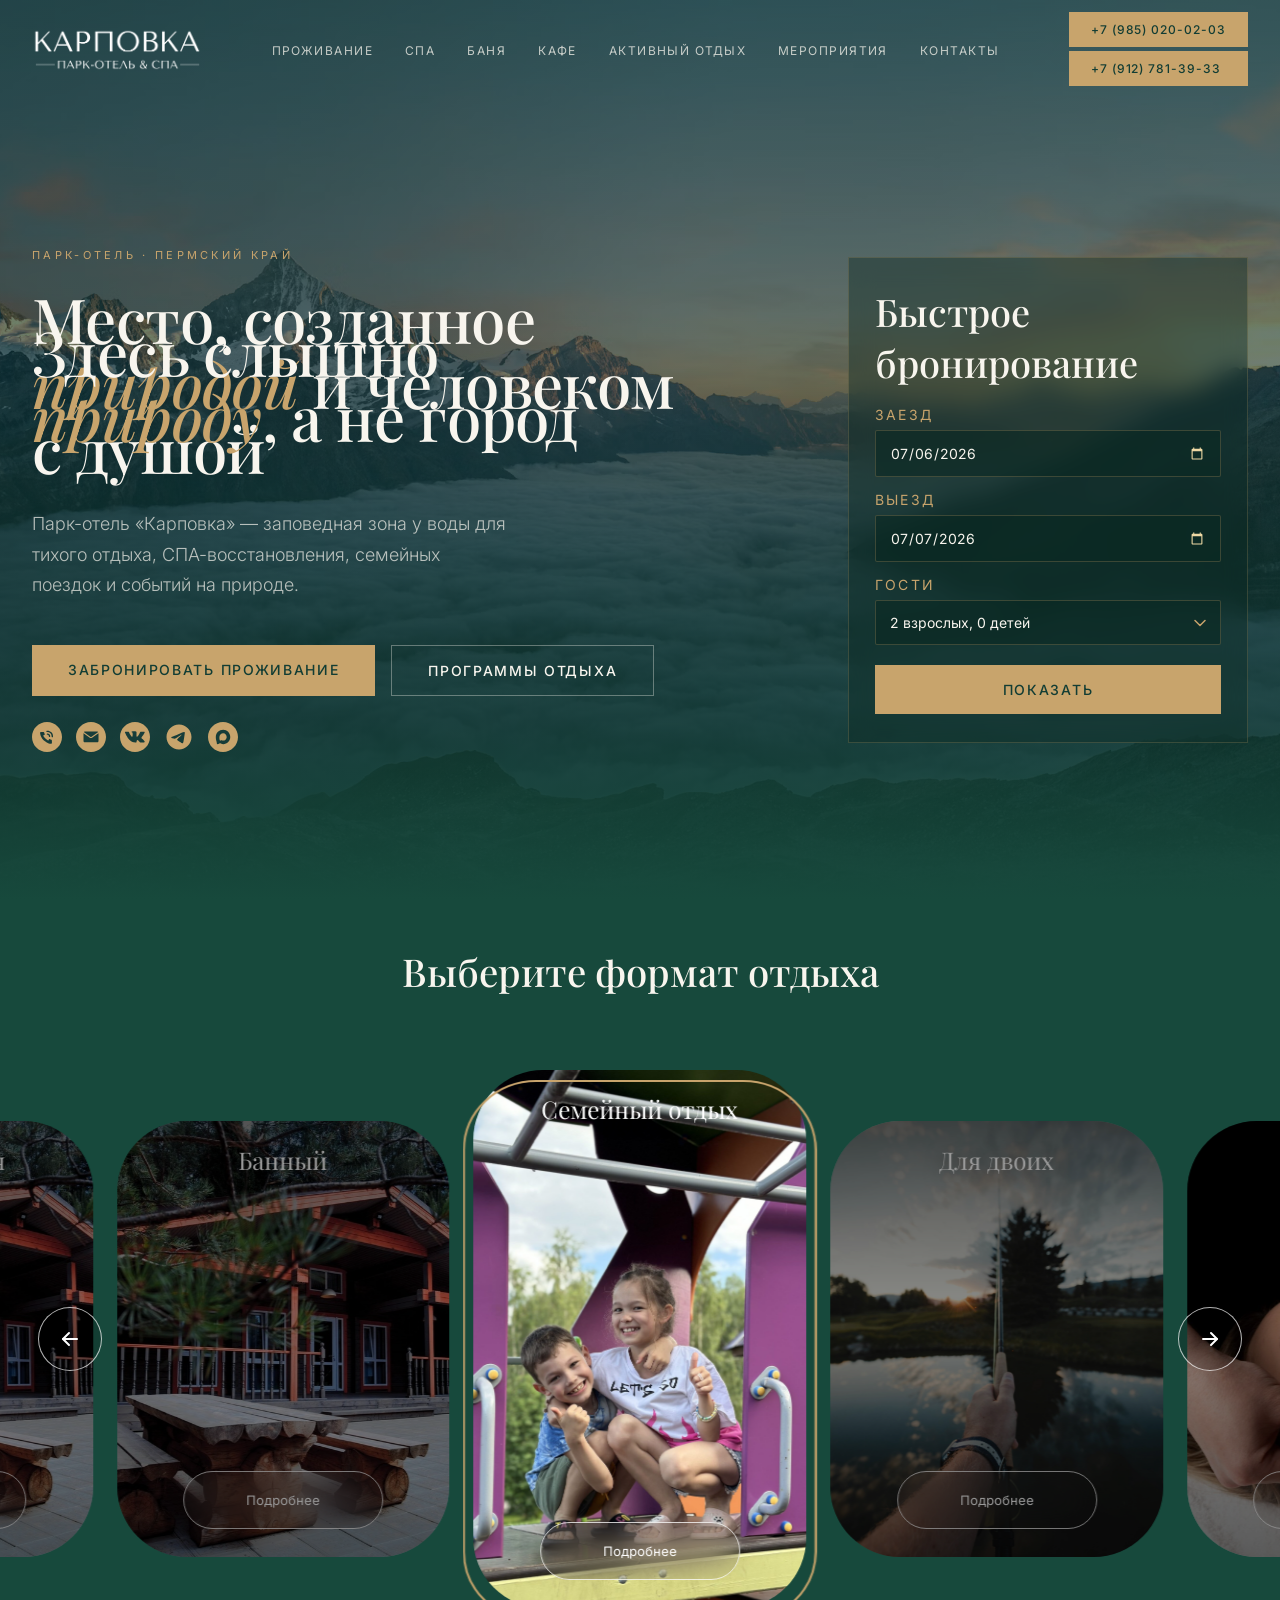
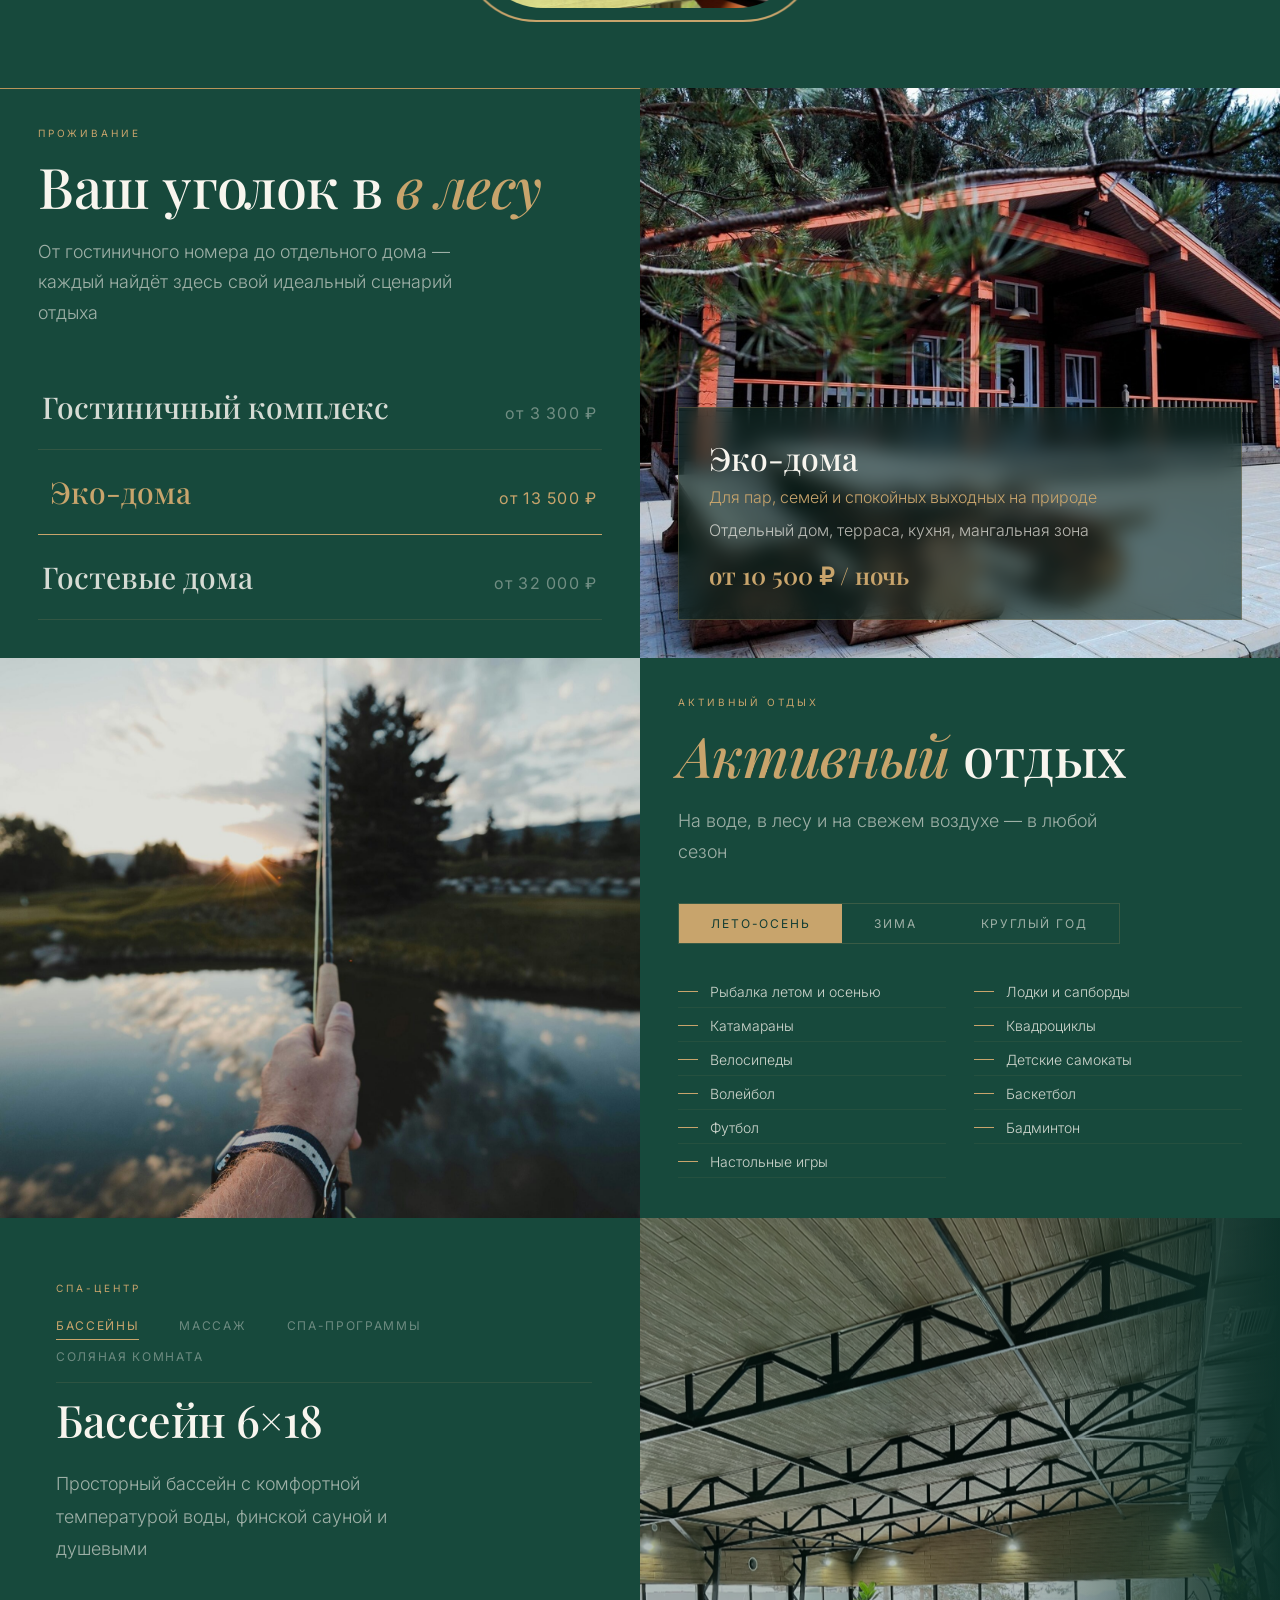
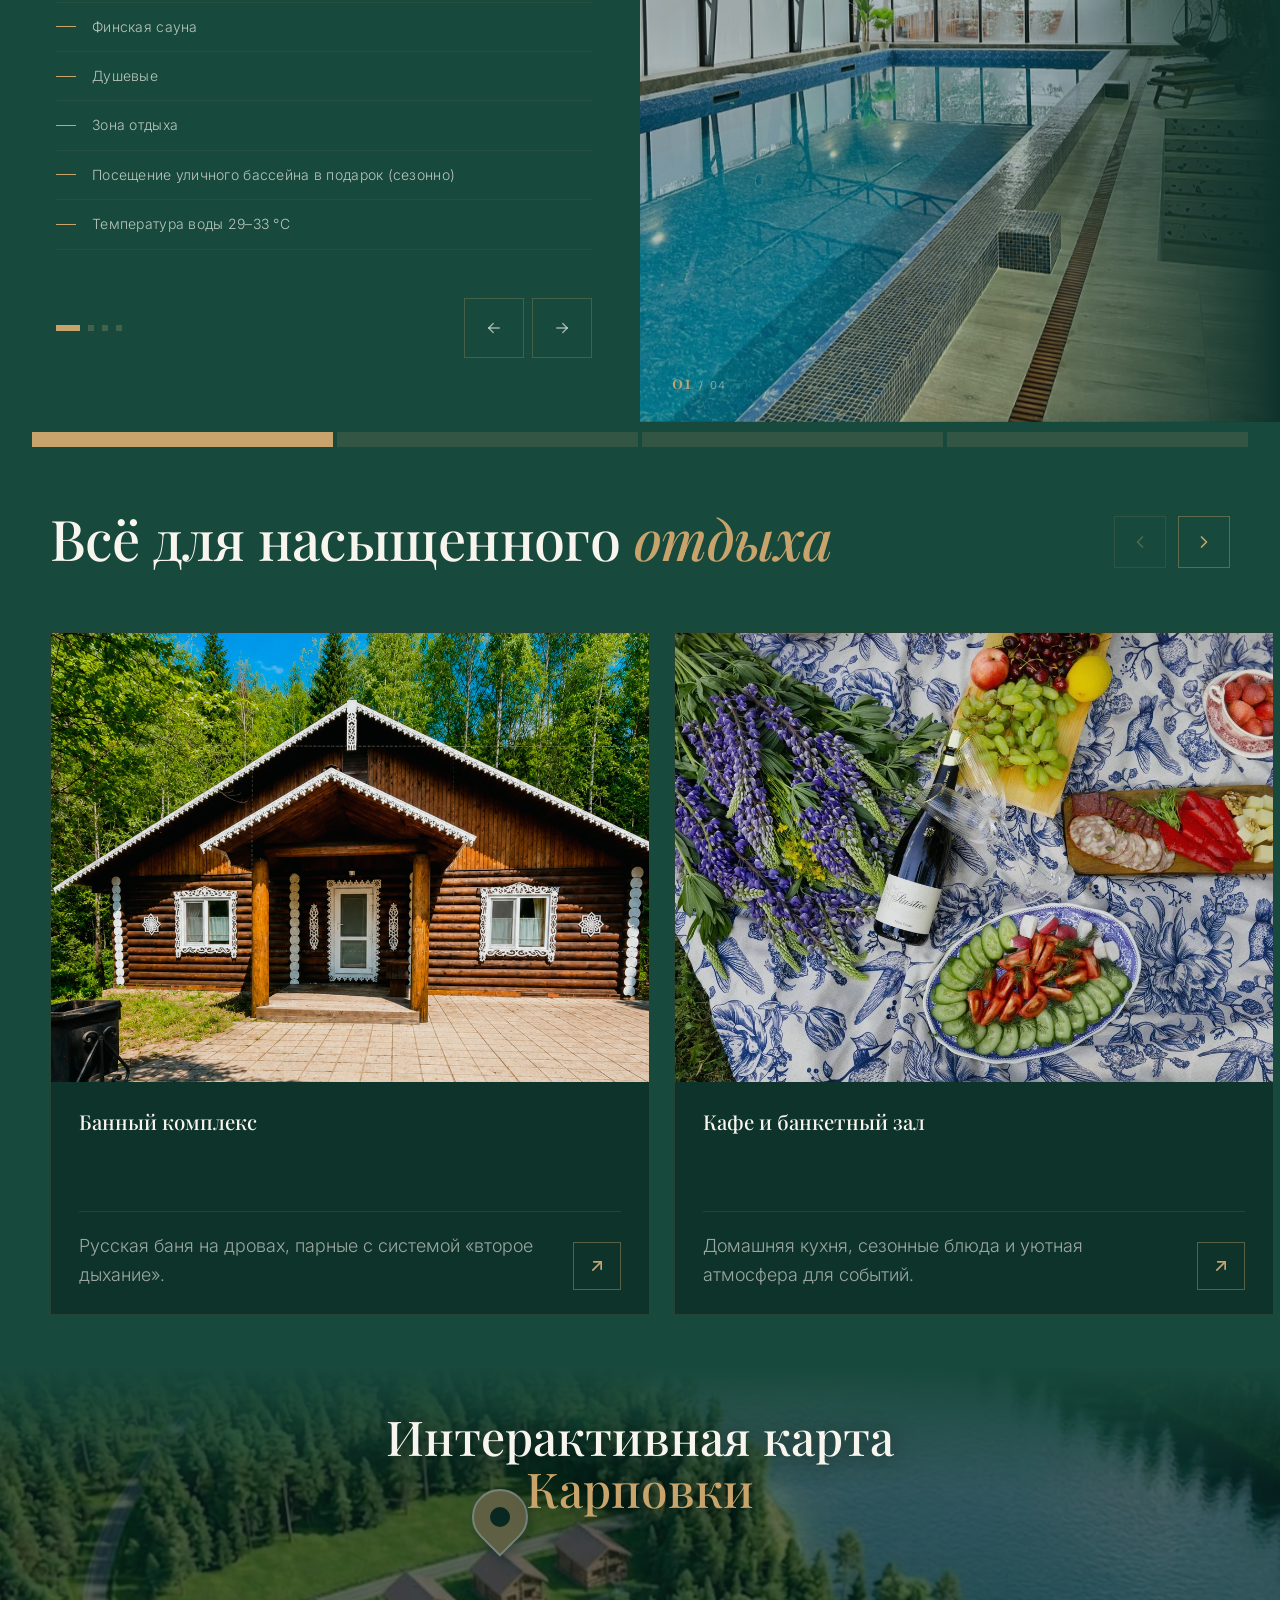
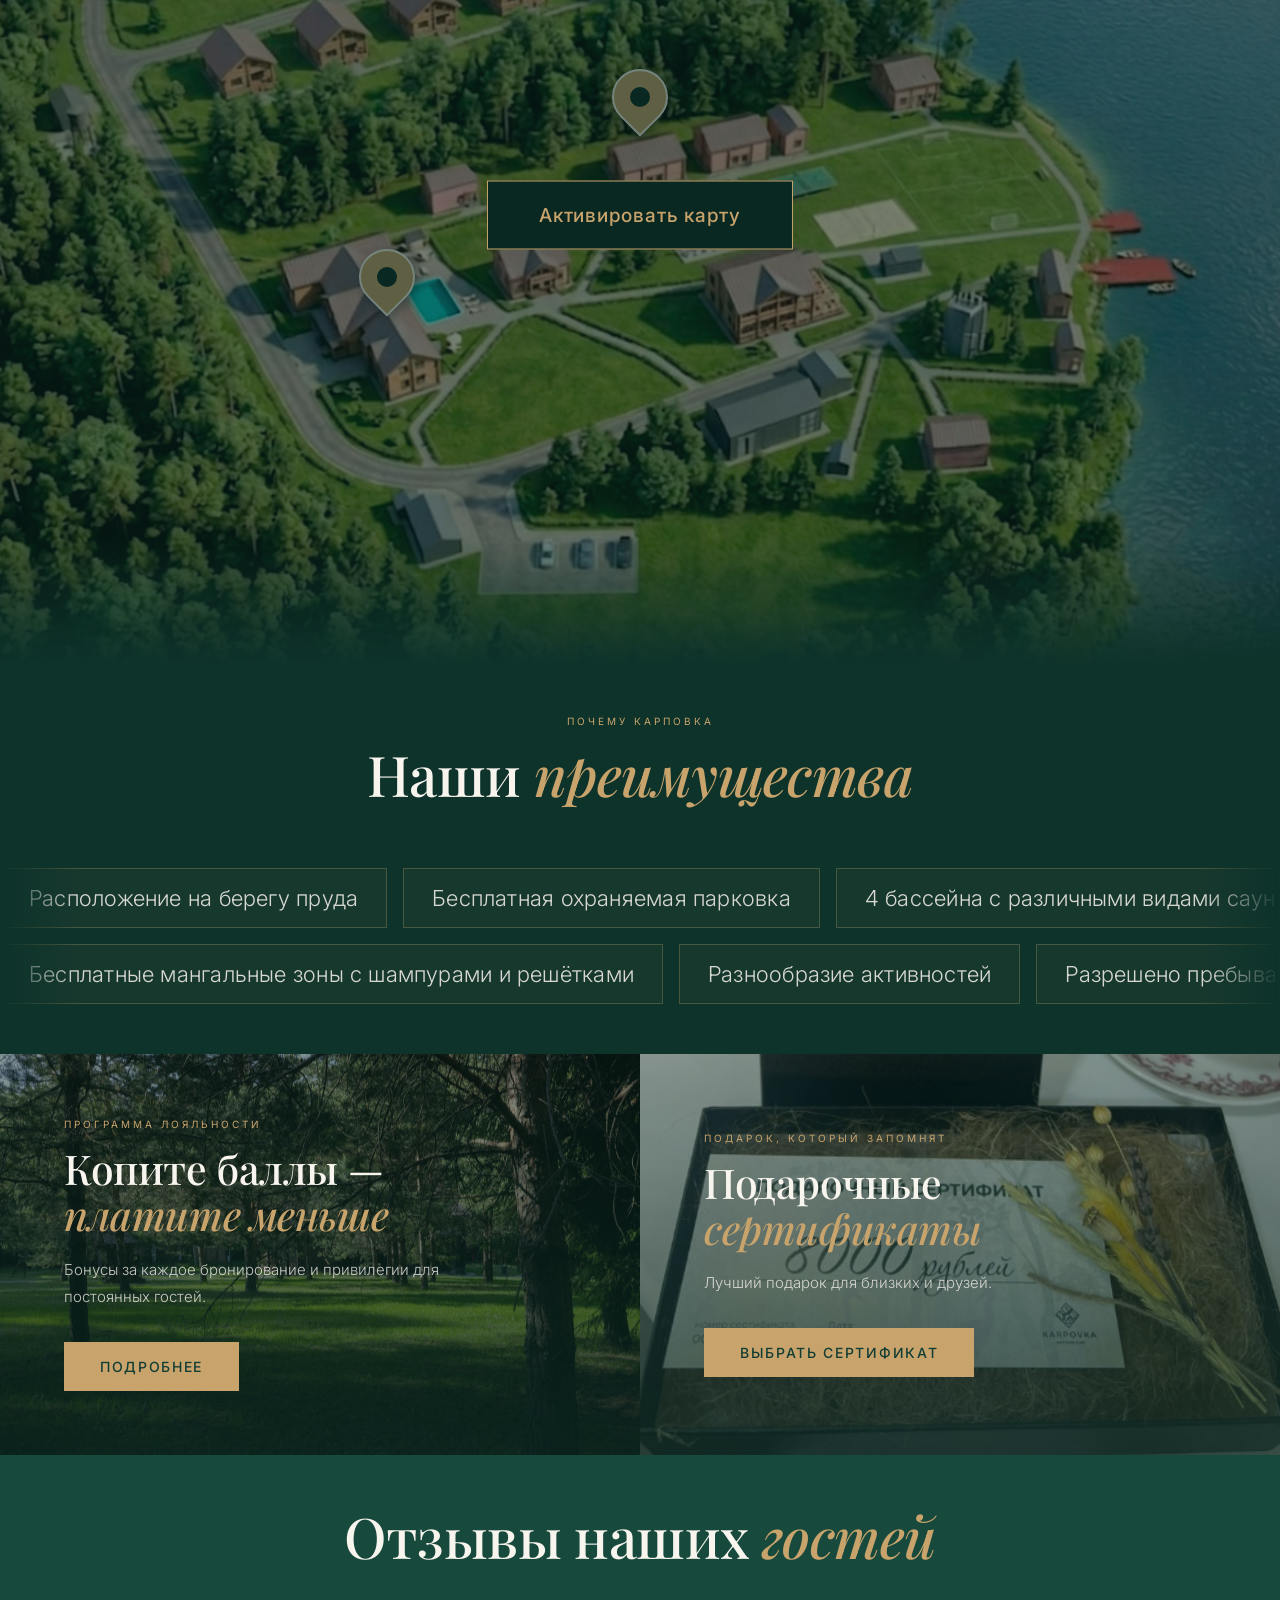
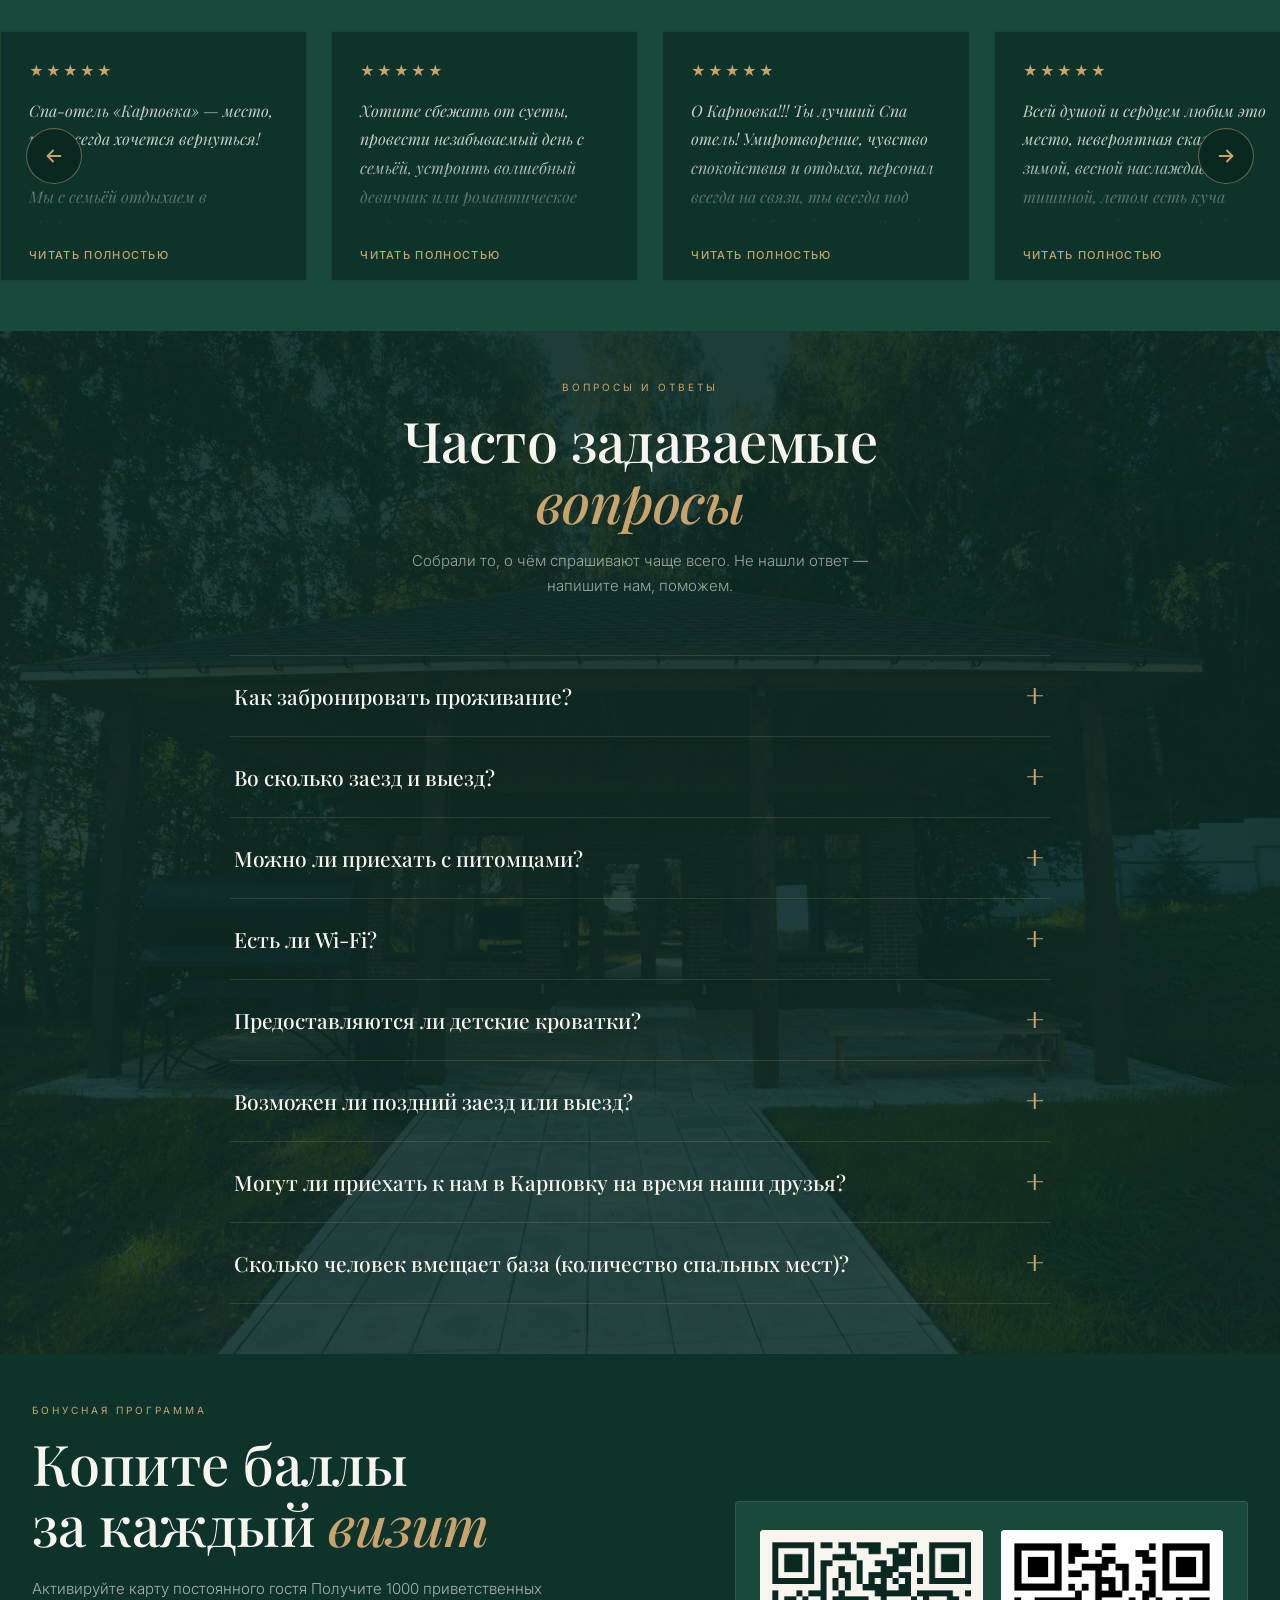
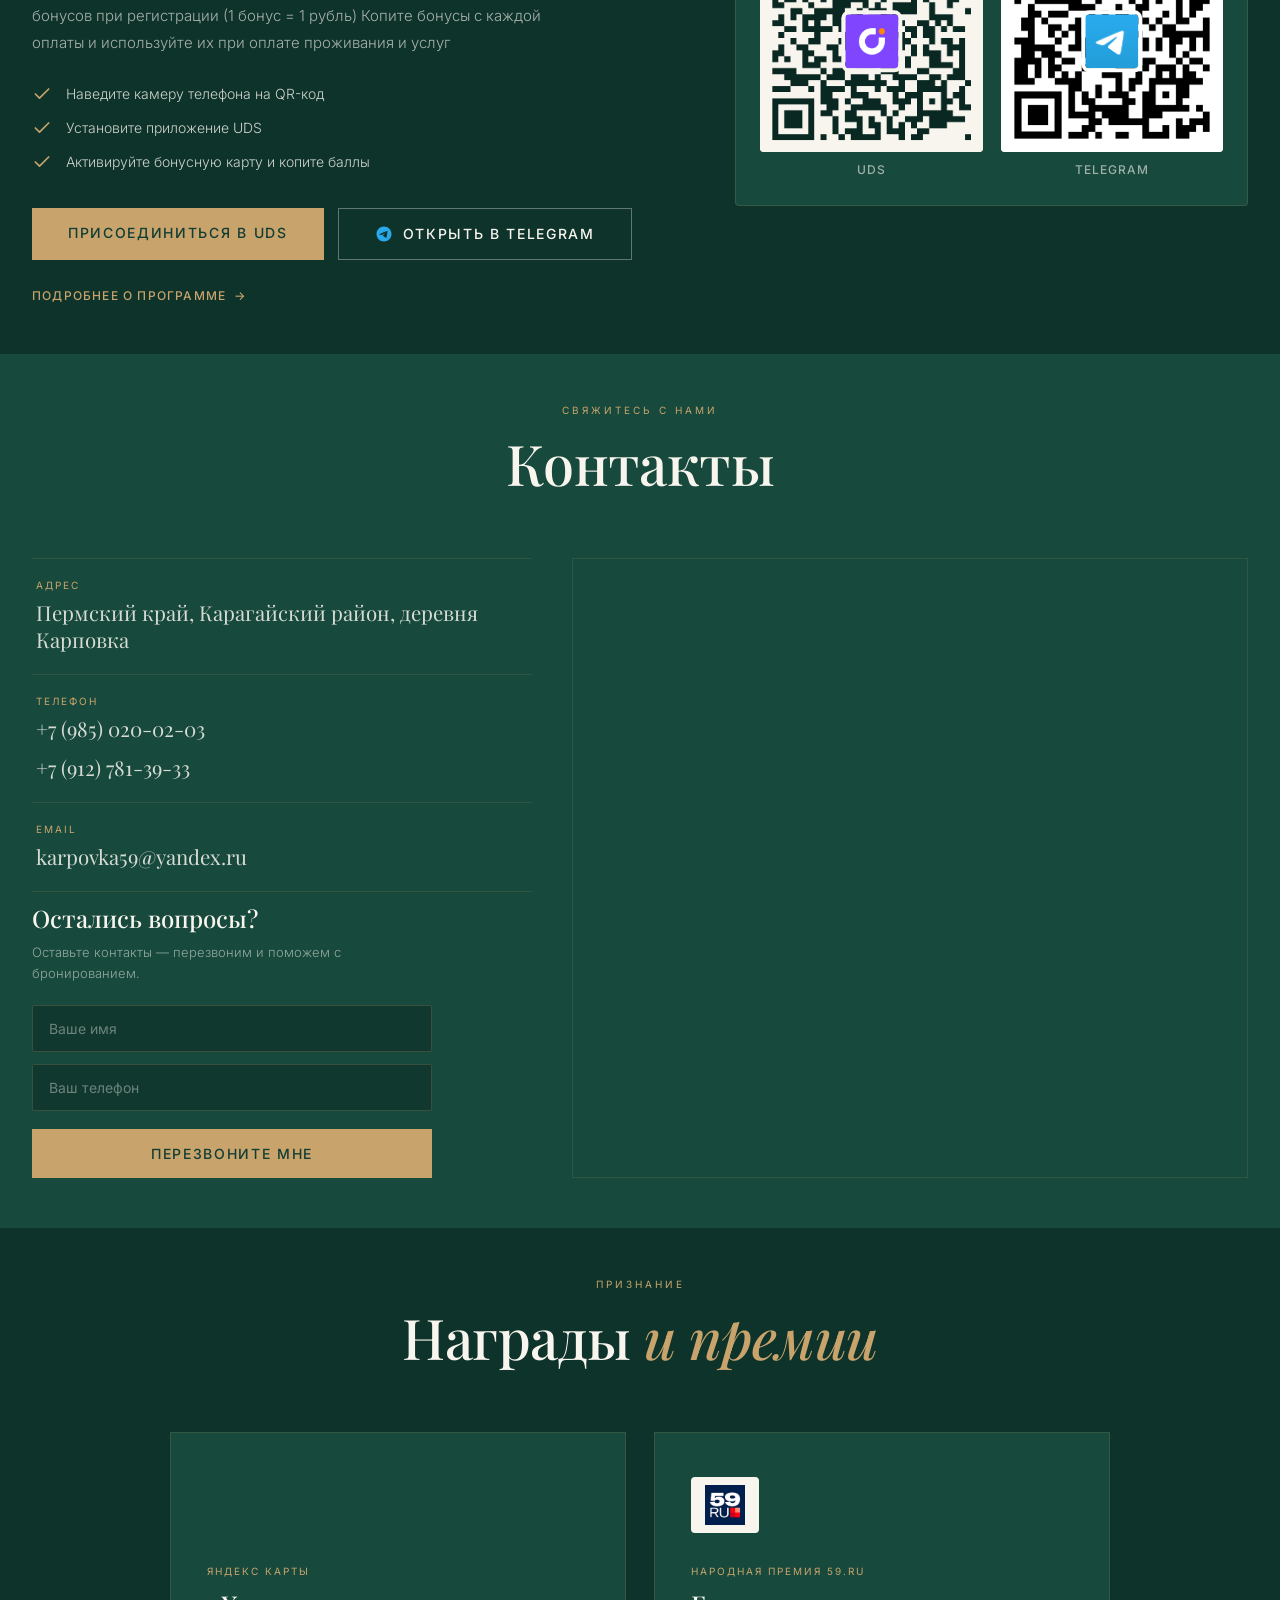
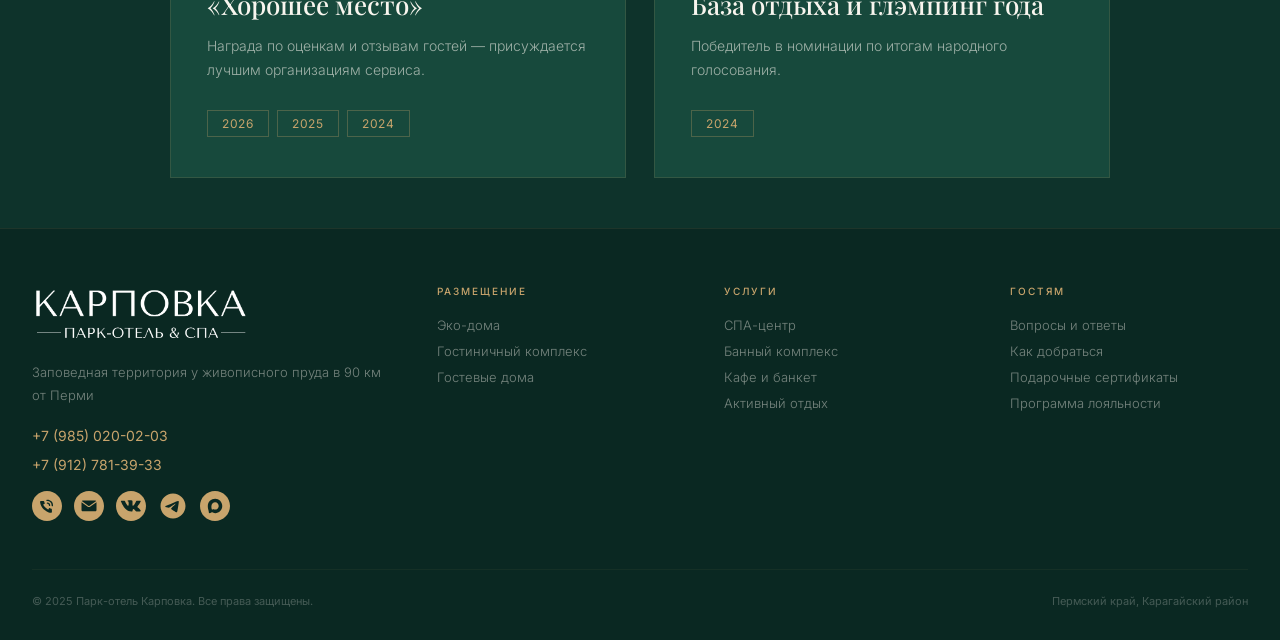
==== commit bb2b151e: "pravki 28.07 new design" ====
--- a/index.html
+++ b/index.html
@@ -88,12 +88,12 @@
     <script>
       (function () {
         try {
-          if (sessionStorage.getItem('kpLoaderShown')) {
-            document.documentElement.classList.add('loader-skip');
+          if (sessionStorage.getItem("kpLoaderShown")) {
+            document.documentElement.classList.add("loader-skip");
             return;
           }
         } catch (e) {}
-        document.documentElement.classList.add('is-loading');
+        document.documentElement.classList.add("is-loading");
       })();
     </script>
 
@@ -121,17 +121,17 @@
       // не дожидаясь Swiper с CDN и script2.js. Чистый ванильный JS.
       (function () {
         var root = document.documentElement;
-        if (!root.classList.contains('is-loading')) return; // повторный визит — пропуск
+        if (!root.classList.contains("is-loading")) return; // повторный визит — пропуск
         try {
-          sessionStorage.setItem('kpLoaderShown', '1');
+          sessionStorage.setItem("kpLoaderShown", "1");
         } catch (e) {}
 
-        var loader = document.getElementById('site-loader');
+        var loader = document.getElementById("site-loader");
         if (!loader) {
-          root.classList.remove('is-loading');
+          root.classList.remove("is-loading");
           return;
         }
-        var fill = loader.querySelector('.loader__bar-fill');
+        var fill = loader.querySelector(".loader__bar-fill");
         var start = Date.now();
         var MIN = 600; // минимум показа, чтобы не мигал на быстрой загрузке
         var MAX = 7000; // фолбэк, если ресурс завис
@@ -141,7 +141,7 @@
         function tick() {
           // асимптотически подползаем к 90% — до 100% доходим на window.load
           progress += (90 - progress) * 0.02;
-          if (fill) fill.style.width = progress.toFixed(1) + '%';
+          if (fill) fill.style.width = progress.toFixed(1) + "%";
           if (progress < 89.5) raf = requestAnimationFrame(tick);
         }
         tick();
@@ -152,20 +152,20 @@
           hidden = true;
           if (raf) cancelAnimationFrame(raf);
           if (fill) {
-            fill.style.transition = 'width .3s ease';
-            fill.style.width = '100%';
+            fill.style.transition = "width .3s ease";
+            fill.style.width = "100%";
           }
           var wait = Math.max(0, MIN - (Date.now() - start));
           setTimeout(function () {
-            loader.classList.add('is-done'); // плавное затухание (CSS)
-            root.classList.remove('is-loading'); // разблокировать скролл
+            loader.classList.add("is-done"); // плавное затухание (CSS)
+            root.classList.remove("is-loading"); // разблокировать скролл
             setTimeout(function () {
-              loader.style.display = 'none';
+              loader.style.display = "none";
             }, 650); // после CSS-перехода 0.6s
           }, wait);
         }
 
-        window.addEventListener('load', hide);
+        window.addEventListener("load", hide);
         setTimeout(hide, MAX);
       })();
     </script>
@@ -445,10 +445,16 @@
       <div class="container hero__content">
         <div class="hero__text">
           <p class="eyebrow eyebrow--wide">Парк-отель · Пермский край</p>
-          <h1 class="hero__title">
-            Место, созданное<br />
-            <em>природой</em> и человеком<br />с душой
-          </h1>
+          <div class="hero__title" id="heroTitle">
+            <span class="hero__title-slide is-active">
+              Место, созданное<br />
+              <em>природой</em> и человеком<br />с душой
+            </span>
+            <span class="hero__title-slide" aria-hidden="true">
+              Здесь слышно<br /> <em>природу</em>,
+              а не город
+            </span>
+          </div>
           <p class="hero__lead">
             Парк-отель «Карповка» — заповедная зона у воды для тихого отдыха, СПА-восстановления, семейных поездок и событий на природе.
           </p>
@@ -468,7 +474,13 @@
                 />
               </svg>
             </a>
-            <a class="social" href="mailto:karpovka59ru@yandex.ru?subject=Здравствуйте!" target="_blank" rel="nofollow" aria-label="Электронная почта">
+            <a
+              class="social"
+              href="mailto:karpovka59ru@yandex.ru?subject=Здравствуйте!"
+              target="_blank"
+              rel="nofollow"
+              aria-label="Электронная почта"
+            >
               <svg class="social__icon" role="presentation" viewBox="0 0 100 100" fill="none" xmlns="http://www.w3.org/2000/svg">
                 <path
                   fill-rule="evenodd"
@@ -529,9 +541,8 @@
     <!-- ─── Слайдер «Выберите формат отдыха» (перенесён с основного сайта) ─ -->
 
     <!-- ─── Stats Bar ───────────────────────────────────────── -->
-    <div class="stats reveal">
+    <!-- <div class="stats reveal">
       <div class="container stats__inner">
-        <!--  -->
         <div class="stats__item">
           <div class="stats__num">4</div>
           <div class="stats__label">бассейна и купели</div>
@@ -545,7 +556,7 @@
           <div class="stats__label">Яндекс «Хорошее место»</div>
         </div>
       </div>
-    </div>
+    </div> -->
 
     <section class="section stories-section" id="stories">
       <div class="container">
@@ -673,10 +684,21 @@
       <div class="combined-row">
         <div class="combined-row__text reveal">
           <p class="eyebrow">Проживание</p>
-          <h2 class="section-title">Ваш дом<br /><em>в лесу</em></h2>
-          <p class="section-sub combined-row__sub">Выберите формат — от уютного номера до полностью изолированного дома в лесу</p>
+          <h2 class="section-title">Ваш уголок в <em>в лесу</em></h2>
+          <p class="section-sub combined-row__sub">От гостиничного номера до отдельного дома — каждый найдёт здесь свой идеальный сценарий отдыха</p>
 
           <ul class="stay-list" id="stayList">
+            <li
+              class="stay-option"
+              data-img="./assets/imgs/imgs/IMG_9846.JPG.jpeg"
+              data-title="Гостиничный комплекс"
+              data-caption="Номера для короткого отдыха, СПА-визита или события"
+              data-desc="Мангальная зона, Wi-Fi, удобный доступ к услугам комплекса"
+              data-price="от 6 000 ₽ / ночь"
+            >
+              <span class="stay-option__name">Гостиничный комплекс</span>
+              <span class="stay-option__price">от 3 300 ₽</span>
+            </li>
             <li
               class="stay-option is-active"
               data-img="./assets/imgs/imgs/1.jpg_1.jpeg"
@@ -686,18 +708,7 @@
               data-price="от 10 500 ₽ / ночь"
             >
               <span class="stay-option__name">Эко-дома</span>
-              <span class="stay-option__price">от 10 500 ₽</span>
-            </li>
-            <li
-              class="stay-option"
-              data-img="./assets/imgs/imgs/IMG_9846.JPG.jpeg"
-              data-title="Гостиничный комплекс"
-              data-caption="Номера для короткого отдыха, СПА-визита или события"
-              data-desc="Мангальная зона, Wi-Fi, удобный доступ к услугам комплекса"
-              data-price="от 6 000 ₽ / ночь"
-            >
-              <span class="stay-option__name">Гостиничный комплекс</span>
-              <span class="stay-option__price">от 6 000 ₽</span>
+              <span class="stay-option__price">от 13 500 ₽</span>
             </li>
             <li
               class="stay-option"
@@ -708,7 +719,7 @@
               data-price="от 14 500 ₽ / ночь"
             >
               <span class="stay-option__name">Гостевые дома</span>
-              <span class="stay-option__price">от 14 500 ₽</span>
+              <span class="stay-option__price">от 32 000 ₽</span>
             </li>
           </ul>
         </div>
@@ -733,7 +744,7 @@
         <div class="combined-row__text combined-row__text-active-rest reveal">
           <p class="eyebrow">Активный отдых</p>
           <h2 class="section-title"><em>Активный</em> отдых</h2>
-          <p class="section-sub combined-row__sub">Деятельный отдых на воде, в лесу и на площадках — круглый год</p>
+          <p class="section-sub combined-row__sub">На воде, в лесу и на свежем воздухе — в любой сезон</p>
 
           <div class="season-toggle season-toggle--left">
             <div class="season-toggle__group">
@@ -888,111 +899,123 @@
     <!-- ─── Услуги · ВАРИАНТ 2: masonry-сетка (Pinterest) ────── -->
     <section class="section offers-section" id="services-grid">
       <!-- <div class="container"> -->
-        <div class="section-head section-head--row reveal">
-          <h2 class="section-title">Всё для насыщенного <em>отдыха</em></h2>
-          <div class="offers-nav">
-            <button class="offers-nav__btn" type="button" data-offers-prev aria-label="Предыдущие">
-              <svg class="icon"><use href="#icon-chevron-left"></use></svg>
-            </button>
-            <button class="offers-nav__btn" type="button" data-offers-next aria-label="Следующие">
-              <svg class="icon"><use href="#icon-chevron-right"></use></svg>
-            </button>
-          </div>
-        </div>
+      <div class="section-head section-head--row reveal">
+        <h2 class="section-title">Всё для насыщенного <em>отдыха</em></h2>
+        <div class="offers-nav">
+          <button class="offers-nav__btn" type="button" data-offers-prev aria-label="Предыдущие">
+            <svg class="icon"><use href="#icon-chevron-left"></use></svg>
+          </button>
+          <button class="offers-nav__btn" type="button" data-offers-next aria-label="Следующие">
+            <svg class="icon"><use href="#icon-chevron-right"></use></svg>
+          </button>
+        </div>
+      </div>
       <!-- </div> -->
 
       <div class="swiper offers-swiper reveal" data-offers>
         <div class="swiper-wrapper">
-            <!-- Банный комплекс -->
-            <article class="swiper-slide ocard" id="bath">
-              <div class="ocard__media">
-                <img src="./assets/imgs/imgs/banya.png" alt="Банный комплекс" />
+          <!-- Банный комплекс -->
+          <article class="swiper-slide ocard" id="bath">
+            <div class="ocard__media">
+              <img src="./assets/imgs/imgs/banya.png" alt="Банный комплекс" />
+            </div>
+            <div class="ocard__body">
+              <h3 class="ocard__title">Банный комплекс</h3>
+              <div class="ocard__foot">
+                <p class="ocard__desc">Русская баня на дровах, парные с системой «второе дыхание».</p>
+                <a class="ocard__arrow" href="#contacts" aria-label="Подробнее — Банный комплекс">
+                  <svg class="icon"><use href="#icon-arrow-ur"></use></svg>
+                </a>
               </div>
-              <div class="ocard__body">
-                <h3 class="ocard__title">Банный комплекс</h3>
-                <div class="ocard__foot">
-                  <p class="ocard__desc">Русская баня на дровах, парные с системой «второе дыхание».</p>
-                  <a class="ocard__arrow" href="#contacts" aria-label="Подробнее — Банный комплекс">
-                    <svg class="icon"><use href="#icon-arrow-ur"></use></svg>
-                  </a>
-                </div>
+            </div>
+          </article>
+
+          <!-- Кафе и банкетный зал -->
+          <article class="swiper-slide ocard" id="dining">
+            <div class="ocard__media">
+              <img src="./assets/imgs/imgs/photo.png" alt="Кафе и банкетный зал" />
+            </div>
+            <div class="ocard__body">
+              <h3 class="ocard__title">Кафе и банкетный зал</h3>
+              <div class="ocard__foot">
+                <p class="ocard__desc">Домашняя кухня, сезонные блюда и уютная атмосфера для событий.</p>
+                <a class="ocard__arrow" href="/cafe" aria-label="Смотреть меню">
+                  <svg class="icon"><use href="#icon-arrow-ur"></use></svg>
+                </a>
               </div>
-            </article>
-
-            <!-- Кафе и банкетный зал -->
-            <article class="swiper-slide ocard" id="dining">
-              <div class="ocard__media">
-                <img src="./assets/imgs/imgs/photo.png" alt="Кафе и банкетный зал" />
+            </div>
+          </article>
+
+          <!-- Мероприятия -->
+          <article class="swiper-slide ocard" id="events">
+            <div class="ocard__media">
+              <img src="./assets/imgs/imgs/events.JPG" alt="Мероприятия в Карповке" />
+            </div>
+            <div class="ocard__body">
+              <h3 class="ocard__title">Мероприятия</h3>
+              <div class="ocard__foot">
+                <ul class="ocard__list">
+                  <li>Свадьбы</li>
+                  <li>Банкеты</li>
+                  <li>Выпускные</li>
+                  <li>Дни рождения</li>
+                  <li>Ретриты</li>
+                  <li>Корпоративы</li>
+                  <li>Лагеря</li>
+                  <li>Новый год</li>
+                </ul>
+                <a class="ocard__arrow" href="#contacts" aria-label="Подробнее о мероприятиях">
+                  <svg class="icon"><use href="#icon-arrow-ur"></use></svg>
+                </a>
               </div>
-              <div class="ocard__body">
-                <h3 class="ocard__title">Кафе и банкетный зал</h3>
-                <div class="ocard__foot">
-                  <p class="ocard__desc">Домашняя кухня, сезонные блюда и уютная атмосфера для событий.</p>
-                  <a class="ocard__arrow" href="/cafe" aria-label="Смотреть меню">
-                    <svg class="icon"><use href="#icon-arrow-ur"></use></svg>
-                  </a>
-                </div>
+            </div>
+          </article>
+
+          <!-- Доставка еды и напитков -->
+          <article class="swiper-slide ocard">
+            <div class="ocard__media">
+              <img src="./assets/imgs/imgs/food_delivery.jpg" alt="Доставка еды и напитков" />
+            </div>
+            <div class="ocard__body">
+              <h3 class="ocard__title">Доставка еды и напитков</h3>
+              <div class="ocard__foot">
+                <p class="ocard__desc">Закажите любимые блюда и напитки — доставим в любое место на территории парк-отеля.</p>
+                <a
+                  class="ocard__arrow"
+                  href="https://shop.hotbot.ai/karpovka/eda-i-napitki-v-nomer/"
+                  target="_blank"
+                  rel="noopener"
+                  aria-label="Заказать онлайн"
+                >
+                  <svg class="icon"><use href="#icon-arrow-ur"></use></svg>
+                </a>
               </div>
-            </article>
-
-            <!-- Мероприятия -->
-            <article class="swiper-slide ocard" id="events">
-              <div class="ocard__media">
-                <img src="./assets/imgs/imgs/events.JPG" alt="Мероприятия в Карповке" />
+            </div>
+          </article>
+
+          <!-- Беседки -->
+          <article class="swiper-slide ocard">
+            <div class="ocard__media">
+              <img src="./assets/imgs/imgs/photo.jpg_2.jpeg" alt="Беседки" />
+            </div>
+            <div class="ocard__body">
+              <h3 class="ocard__title">Беседки</h3>
+              <div class="ocard__foot">
+                <p class="ocard__desc">Уютная беседка — малый банкетный зал для ваших праздников и встреч.</p>
+                <a
+                  class="ocard__arrow"
+                  href="https://shop.hotbot.ai/karpovka/eda-i-napitki-v-nomer/"
+                  target="_blank"
+                  rel="noopener"
+                  aria-label="Заказать онлайн"
+                >
+                  <svg class="icon"><use href="#icon-arrow-ur"></use></svg>
+                </a>
               </div>
-              <div class="ocard__body">
-                <h3 class="ocard__title">Мероприятия</h3>
-                <div class="ocard__foot">
-                  <ul class="ocard__list">
-                    <li>Свадьбы</li>
-                    <li>Банкеты</li>
-                    <li>Выпускные</li>
-                    <li>Дни рождения</li>
-                    <li>Ретриты</li>
-                    <li>Корпоративы</li>
-                    <li>Лагеря</li>
-                    <li>Новый год</li>
-                  </ul>
-                  <a class="ocard__arrow" href="#contacts" aria-label="Подробнее о мероприятиях">
-                    <svg class="icon"><use href="#icon-arrow-ur"></use></svg>
-                  </a>
-                </div>
-              </div>
-            </article>
-
-            <!-- Доставка еды и напитков -->
-            <article class="swiper-slide ocard">
-              <div class="ocard__media">
-                <img src="./assets/imgs/imgs/food_delivery.jpg" alt="Доставка еды и напитков" />
-              </div>
-              <div class="ocard__body">
-                <h3 class="ocard__title">Доставка еды и напитков</h3>
-                <div class="ocard__foot">
-                  <p class="ocard__desc">Закажите любимые блюда и напитки — доставим в любое место на территории парк-отеля.</p>
-                  <a class="ocard__arrow" href="https://shop.hotbot.ai/karpovka/eda-i-napitki-v-nomer/" target="_blank" rel="noopener" aria-label="Заказать онлайн">
-                    <svg class="icon"><use href="#icon-arrow-ur"></use></svg>
-                  </a>
-                </div>
-              </div>
-            </article>
-
-            <!-- Беседки -->
-            <article class="swiper-slide ocard">
-              <div class="ocard__media">
-                <img src="./assets/imgs/imgs/photo.jpg_2.jpeg" alt="Беседки" />
-              </div>
-              <div class="ocard__body">
-                <h3 class="ocard__title">Беседки</h3>
-                <div class="ocard__foot">
-                  <p class="ocard__desc">Уютная беседка — малый банкетный зал для ваших праздников и встреч.</p>
-                  <a class="ocard__arrow" href="https://shop.hotbot.ai/karpovka/eda-i-napitki-v-nomer/" target="_blank" rel="noopener" aria-label="Заказать онлайн">
-                    <svg class="icon"><use href="#icon-arrow-ur"></use></svg>
-                  </a>
-                </div>
-              </div>
-            </article>
-          </div>
-        </div>
+            </div>
+          </article>
+        </div>
+      </div>
     </section>
 
     <!-- ─── Карта территории (интерактивная: перетаскивание + зум) ─ -->
@@ -1137,8 +1160,8 @@
     <section class="section reviews-section">
       <div class="container">
         <div class="section-head reveal">
-          <p class="eyebrow">Отзывы гостей</p>
-          <h2 class="section-title">Говорят те,<br /><em>кто был</em></h2>
+          <!-- <p class="eyebrow">Отзывы гостей</p> -->
+          <h2 class="section-title">Отзывы наших <em>гостей</em></h2>
         </div>
       </div>
 
@@ -1340,9 +1363,9 @@
             </button>
             <div class="faq-item__a" data-faq-answer>
               <p>
-                Забронировать можно онлайн на сайте, по телефонам, указанным на сайте, или написав нам. После согласования условий бронь
-                закрепляется задатком — минимум 50% от суммы, оплата вносится не позднее 3 часов с момента согласования. Аннуляция возможна не
-                позднее чем за 7 календарных дней до заезда — с возвратом задатка.
+                Забронировать можно онлайн на сайте, по телефонам, указанным на сайте, или написав нам. После согласования условий бронь закрепляется
+                задатком — минимум 50% от суммы, оплата вносится не позднее 3 часов с момента согласования. Аннуляция возможна не позднее чем за 7
+                календарных дней до заезда — с возвратом задатка.
               </p>
             </div>
           </div>
@@ -1367,9 +1390,9 @@
             </button>
             <div class="faq-item__a" data-faq-answer>
               <p>
-                Да, но только по согласованию с администрацией. Размещение возможно с собаками весом до 10 кг и ростом не более 45 см в холке,
-                доплата — 1000 ₽ в сутки. Понадобится ветеринарная справка с прививками и переноска (клетка). Проживание с питомцем — только в
-                отдельном доме; вход в ресторан и SPA с животными исключён.
+                Да, но только по согласованию с администрацией. Размещение возможно с собаками весом до 10 кг и ростом не более 45 см в холке, доплата
+                — 1000 ₽ в сутки. Понадобится ветеринарная справка с прививками и переноска (клетка). Проживание с питомцем — только в отдельном доме;
+                вход в ресторан и SPA с животными исключён.
               </p>
             </div>
           </div>
@@ -1407,9 +1430,8 @@
             </button>
             <div class="faq-item__a" data-faq-answer>
               <p>
-                Ранний заезд до 14:00 возможен при наличии свободных мест за дополнительную плату. Задержка выезда после расчётного часа
-                оплачивается: почасово — до 6 часов, половина суток — от 6 до 12 часов, полные сутки — от 12 до 24 часов. Уточните у администратора
-                заранее.
+                Ранний заезд до 14:00 возможен при наличии свободных мест за дополнительную плату. Задержка выезда после расчётного часа оплачивается:
+                почасово — до 6 часов, половина суток — от 6 до 12 часов, полные сутки — от 12 до 24 часов. Уточните у администратора заранее.
               </p>
             </div>
           </div>
@@ -1447,8 +1469,8 @@
             <p class="eyebrow">Бонусная программа</p>
             <h2 class="section-title">Копите баллы<br />за каждый <em>визит</em></h2>
             <p class="bonus__lead">
-              Отсканируйте QR-код камерой телефона, установите приложение UDS и активируйте бонусную карту «Карповки». Копите баллы за каждое
-              посещение и используйте при оплате проживания и услуг.
+              Активируйте карту постоянного гостя Получите 1000 приветственных бонусов при регистрации (1 бонус = 1 рубль) Копите бонусы с каждой
+              оплаты и используйте их при оплате проживания и услуг
             </p>
             <ul class="bonus__steps">
               <li>
@@ -1477,19 +1499,37 @@
             <a class="bonus__more" href="/loyalty">Подробнее о программе</a>
           </div>
 
-          <aside class="bonus__card">
-            <img class="bonus__logo" src="./assets/imgs/imgs/uds_logo.png" alt="UDS" />
-            <a
-              class="bonus__qr"
-              href="https://karpovka59.uds.app/c/join?ref=zngv7960"
-              target="_blank"
-              rel="noopener"
-              aria-label="Открыть бонусную программу в приложении UDS"
-            >
-              <img src="./assets/imgs/uds_qr_join.png" alt="QR-код для активации бонусной карты UDS" />
-            </a>
-            <p class="bonus__qr-note">Наведите камеру телефона на код — или нажмите, чтобы открыть приложение UDS</p>
-          </aside>
+          <div class="bonus__qrs-container">
+            <aside class="bonus__card">
+              <div class="bonus__qr-item bonus__qr-item_uds">
+                <a
+                  class="bonus__qr"
+                  href="https://karpovka59.uds.app/c/join?ref=zngv7960"
+                  target="_blank"
+                  rel="noopener"
+                  aria-label="Открыть бонусную программу в приложении UDS"
+                >
+                  <img class="bonus__qr-code" src="./assets/imgs/uds_qr_join.png" alt="QR-код для активации бонусной карты UDS" />
+                  <img class="bonus__qr-logo" src="./assets/imgs/imgs/uds_qr_logo.png" alt="" aria-hidden="true" />
+                </a>
+                <span class="bonus__qr-caption">UDS</span>
+              </div>
+
+              <div class="bonus__qr-item bonus__qr-item_tg">
+                <a
+                  class="bonus__qr"
+                  href="https://t.me/karpovka59_bot?start=zngv7960"
+                  target="_blank"
+                  rel="noopener"
+                  aria-label="Открыть бонусную программу в Telegram"
+                >
+                  <img class="bonus__qr-code" src="./assets/imgs/tg_qr.png" alt="QR-код для активации бонусной карты в Telegram" />
+                  <img class="bonus__qr-logo" src="./assets/imgs/imgs/tg_qr_logo.png" alt="" aria-hidden="true" />
+                </a>
+                <span class="bonus__qr-caption">Telegram</span>
+              </div>
+            </aside>
+          </div>
         </div>
       </div>
     </section>
@@ -1508,13 +1548,16 @@
               <div class="contact-item__label">Адрес</div>
               <div class="contact-item__value">Пермский край, Карагайский район, деревня Карповка</div>
             </div>
-            <a class="contact-item contact-item--link" href="tel:+73425655005">
+            <div class="contact-item">
               <div class="contact-item__label">Телефон</div>
-              <div class="contact-item__value">+7 (342) 565-50-05</div>
-            </a>
-            <a class="contact-item contact-item--link" href="mailto:info@karpovka.ru">
+              <div class="contact-item__phones">
+                <a class="contact-item__value" href="tel:+79850200203">+7 (985) 020-02-03</a>
+                <a class="contact-item__value" href="tel:+79127813933">+7 (912) 781-39-33</a>
+              </div>
+            </div>
+            <a class="contact-item contact-item--link" href="mailto:karpovka59@yandex.ru">
               <div class="contact-item__label">Email</div>
-              <div class="contact-item__value">info@karpovka.ru</div>
+              <div class="contact-item__value">karpovka59@yandex.ru</div>
             </a>
             <!-- <div class="contact-item">
                 <div class="contact-item__label">Расстояние</div>
@@ -1597,65 +1640,71 @@
     <!-- ─── Footer ──────────────────────────────────────────── -->
     <footer class="footer">
       <!-- <div class="container"> -->
-        <div class="footer__grid grid-4responsive">
-          <div>
-            <a class="footer__logo" href="#" aria-label="Карповка — парк-отель">
-              <img class="footer__logo-img" src="./assets/imgs/logo.png" alt="Парк-отель Карповка" />
-            </a>
-            <p class="footer__about">Заповедная территория у живописного пруда в 90 км от Перми</p>
-
-            <div class="footer__phones">
-              <a href="tel:+79850200203" class="footer__phone">+7 (985) 020-02-03</a>
-              <a href="tel:+79127813933" class="footer__phone">+7 (912) 781-39-33</a>
-            </div>
-
-            <div class="socials footer__socials">
-              <a class="social" href="tel:+79127813933" aria-label="Телефон">
-                <svg class="social__icon" fill="currentColor" aria-hidden="true"><use href="#icon-phone"></use></svg>
-              </a>
-              <a class="social" href="mailto:karpovka59ru@yandex.ru?subject=Здравствуйте!" target="_blank" rel="nofollow" aria-label="Электронная почта">
-                <svg class="social__icon" fill="currentColor" aria-hidden="true"><use href="#icon-email"></use></svg>
-              </a>
-              <a class="social" href="https://vk.com/baza_otdyha_spa_perm" target="_blank" rel="noopener" aria-label="ВКонтакте">
-                <svg class="social__icon" fill="currentColor" aria-hidden="true"><use href="#icon-vk"></use></svg>
-              </a>
-              <a class="social" href="https://t.me/karpovka59" target="_blank" rel="noopener" aria-label="Telegram">
-                <svg class="social__icon" fill="currentColor" aria-hidden="true"><use href="#icon-tg"></use></svg>
-              </a>
-              <a class="social" href="https://max.ru/id5981013014_biz" target="_blank" rel="nofollow noopener" aria-label="MAX Messenger">
-                <svg class="social__icon" fill="currentColor" aria-hidden="true"><use href="#icon-max"></use></svg>
-              </a>
-            </div>
-          </div>
-
-          <div class="footer__col">
-            <div class="footer__col-title">Размещение</div>
-            <a href="#">Эко-дома</a>
-            <a href="#">Гостиничный комплекс</a>
-            <a href="#">Гостевые дома</a>
-          </div>
-
-          <div class="footer__col">
-            <div class="footer__col-title">Услуги</div>
-            <a href="#">СПА-центр</a>
-            <a href="#">Банный комплекс</a>
-            <a href="#">Кафе и банкет</a>
-            <a href="#">Активный отдых</a>
-          </div>
-
-          <div class="footer__col">
-            <div class="footer__col-title">Гостям</div>
-            <a href="#">Вопросы и ответы</a>
-            <a href="#">Как добраться</a>
-            <a href="#">Подарочные сертификаты</a>
-            <a href="#">Программа лояльности</a>
-          </div>
-        </div>
-
-        <div class="footer__bottom">
-          <span>© 2025 Парк-отель Карповка. Все права защищены.</span>
-          <span>Пермский край, Карагайский район</span>
-        </div>
+      <div class="footer__grid grid-4responsive">
+        <div>
+          <a class="footer__logo" href="#" aria-label="Карповка — парк-отель">
+            <img class="footer__logo-img" src="./assets/imgs/logo.png" alt="Парк-отель Карповка" />
+          </a>
+          <p class="footer__about">Заповедная территория у живописного пруда в 90 км от Перми</p>
+
+          <div class="footer__phones">
+            <a href="tel:+79850200203" class="footer__phone">+7 (985) 020-02-03</a>
+            <a href="tel:+79127813933" class="footer__phone">+7 (912) 781-39-33</a>
+          </div>
+
+          <div class="socials footer__socials">
+            <a class="social" href="tel:+79127813933" aria-label="Телефон">
+              <svg class="social__icon" fill="currentColor" aria-hidden="true"><use href="#icon-phone"></use></svg>
+            </a>
+            <a
+              class="social"
+              href="mailto:karpovka59ru@yandex.ru?subject=Здравствуйте!"
+              target="_blank"
+              rel="nofollow"
+              aria-label="Электронная почта"
+            >
+              <svg class="social__icon" fill="currentColor" aria-hidden="true"><use href="#icon-email"></use></svg>
+            </a>
+            <a class="social" href="https://vk.com/baza_otdyha_spa_perm" target="_blank" rel="noopener" aria-label="ВКонтакте">
+              <svg class="social__icon" fill="currentColor" aria-hidden="true"><use href="#icon-vk"></use></svg>
+            </a>
+            <a class="social" href="https://t.me/karpovka59" target="_blank" rel="noopener" aria-label="Telegram">
+              <svg class="social__icon" fill="currentColor" aria-hidden="true"><use href="#icon-tg"></use></svg>
+            </a>
+            <a class="social" href="https://max.ru/id5981013014_biz" target="_blank" rel="nofollow noopener" aria-label="MAX Messenger">
+              <svg class="social__icon" fill="currentColor" aria-hidden="true"><use href="#icon-max"></use></svg>
+            </a>
+          </div>
+        </div>
+
+        <div class="footer__col">
+          <div class="footer__col-title">Размещение</div>
+          <a href="#">Эко-дома</a>
+          <a href="#">Гостиничный комплекс</a>
+          <a href="#">Гостевые дома</a>
+        </div>
+
+        <div class="footer__col">
+          <div class="footer__col-title">Услуги</div>
+          <a href="#">СПА-центр</a>
+          <a href="#">Банный комплекс</a>
+          <a href="#">Кафе и банкет</a>
+          <a href="#">Активный отдых</a>
+        </div>
+
+        <div class="footer__col">
+          <div class="footer__col-title">Гостям</div>
+          <a href="#">Вопросы и ответы</a>
+          <a href="#">Как добраться</a>
+          <a href="#">Подарочные сертификаты</a>
+          <a href="#">Программа лояльности</a>
+        </div>
+      </div>
+
+      <div class="footer__bottom">
+        <span>© 2025 Парк-отель Карповка. Все права защищены.</span>
+        <span>Пермский край, Карагайский район</span>
+      </div>
       <!-- </div> -->
     </footer>
 
--- a/styles2.css
+++ b/styles2.css
@@ -647,11 +647,35 @@
   color: var(--cream);
   margin: 0 0 28px;
   letter-spacing: -0.01em;
+  align-items: center;
 }
 
 .hero__title em {
   font-style: italic;
   color: var(--gold);
+}
+
+/* Смена заголовков: обе надписи лежат в одной grid-ячейке,
+   поэтому высота блока = самой высокой и вёрстка не прыгает */
+.hero__title {
+  display: grid;
+}
+
+.hero__title-slide {
+  grid-area: 1 / 1;
+  opacity: 0;
+  transition: opacity 1.5s ease;
+  pointer-events: none;
+}
+
+.hero__title-slide.is-active {
+  opacity: 1;
+}
+
+@media (prefers-reduced-motion: reduce) {
+  .hero__title-slide {
+    transition: opacity 0.2s linear;
+  }
 }
 
 .hero__lead {
@@ -2481,6 +2505,14 @@
   border-bottom: 1px solid rgba(200, 164, 108, 0.14);
 }
 
+.contact-item__phones {
+  display: flex;
+  flex-direction: column;
+  /* каждый номер шириной по своему тексту — наведение работает отдельно */
+  align-items: flex-start;
+  gap: 12px;
+}
+
 .contact-item__label {
   font-size: 10px;
   font-weight: 400;
@@ -2496,18 +2528,13 @@
   font-weight: 400;
   line-height: 1.35;
   color: rgba(248, 245, 238, 0.85);
-  transition: color 0.2s;
-}
-
-.contact-item--link {
-  transition: padding-left 0.2s;
-}
-
-.contact-item--link:hover {
+  transition: padding-left 0.25s ease, color 0.25s ease;
+}
+
+/* Наведение на конкретный номер / на email-карточку */
+a.contact-item__value:hover,
+.contact-item--link:hover .contact-item__value {
   padding-left: 12px;
-}
-
-.contact-item--link:hover .contact-item__value {
   color: var(--gold);
 }
 
@@ -3822,6 +3849,11 @@
   margin-bottom: 20px;
 }
 
+.bonus__qrs-container {
+  display: flex;
+  justify-content: center;
+}
+
 .bonus__lead {
   font-size: 15px;
   font-weight: 300;
@@ -3906,10 +3938,12 @@
 
 /* — Карточка с QR — */
 .bonus__card {
+  display: flex;
   justify-self: center;
+  gap: 18px;
   width: 100%;
-  max-width: 340px;
-  padding: 36px 32px;
+  /* max-width: 400px; */
+  padding: 28px 24px;
   text-align: center;
   background: var(--navy-800);
   border: 1px solid rgba(200, 164, 108, 0.18);
@@ -3922,10 +3956,28 @@
   margin: 0 auto 26px;
 }
 
+/* Один QR: код + логотип по центру */
+.bonus__qr-item {
+  --qr-bg: #fff; /* фон самого QR — под «подложку» логотипа */
+
+  display: flex;
+  flex: 1 1 0;
+  min-width: 0;
+  flex-direction: column;
+  align-items: center;
+  gap: 10px;
+}
+
+.bonus__qr-item_uds {
+  --qr-bg: var(--cream);
+}
+
 .bonus__qr {
+  position: relative;
   display: block;
-  width: min(240px, 100%);
-  margin: 0 auto;
+  width: 100%;
+  aspect-ratio: 1;
+  background: var(--qr-bg);
   border-radius: 4px;
   overflow: hidden;
   transition: transform 0.25s ease;
@@ -3935,10 +3987,32 @@
   transform: scale(1.03);
 }
 
-.bonus__qr img {
+.bonus__qr-code {
+  display: block;
   width: 100%;
-  height: auto;
-  display: block;
+  height: 100%;
+  object-fit: contain;
+}
+
+.bonus__qr-logo {
+  position: absolute;
+  top: 50%;
+  left: 50%;
+  width: 24%;
+  height: 24%;
+  transform: translate(-50%, -50%);
+  object-fit: contain;
+  border-radius: 4px;
+  /* «тихая зона» вокруг логотипа, чтобы код читался */
+  box-shadow: 0 0 0 4px var(--qr-bg);
+}
+
+.bonus__qr-caption {
+  font-size: 12px;
+  font-weight: 500;
+  letter-spacing: 0.08em;
+  text-transform: uppercase;
+  color: rgba(248, 245, 238, 0.6);
 }
 
 .bonus__qr-note {
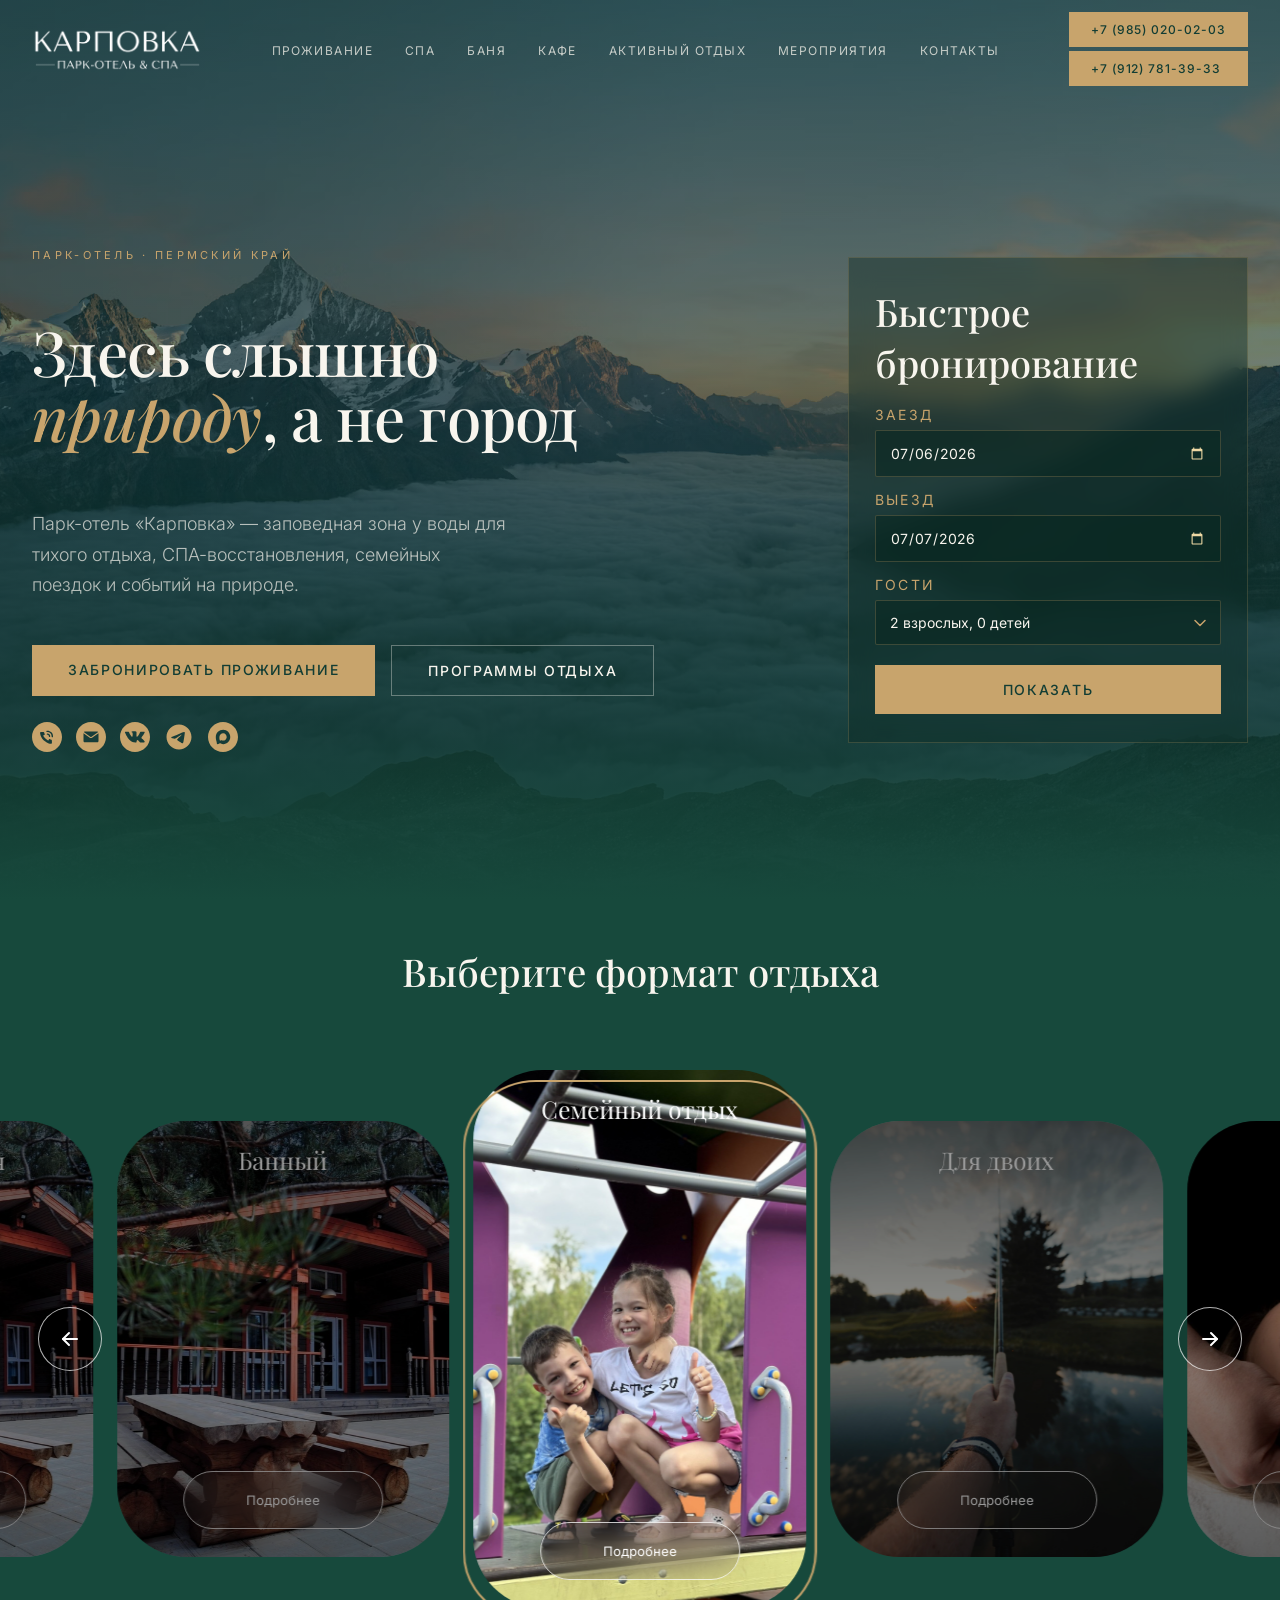
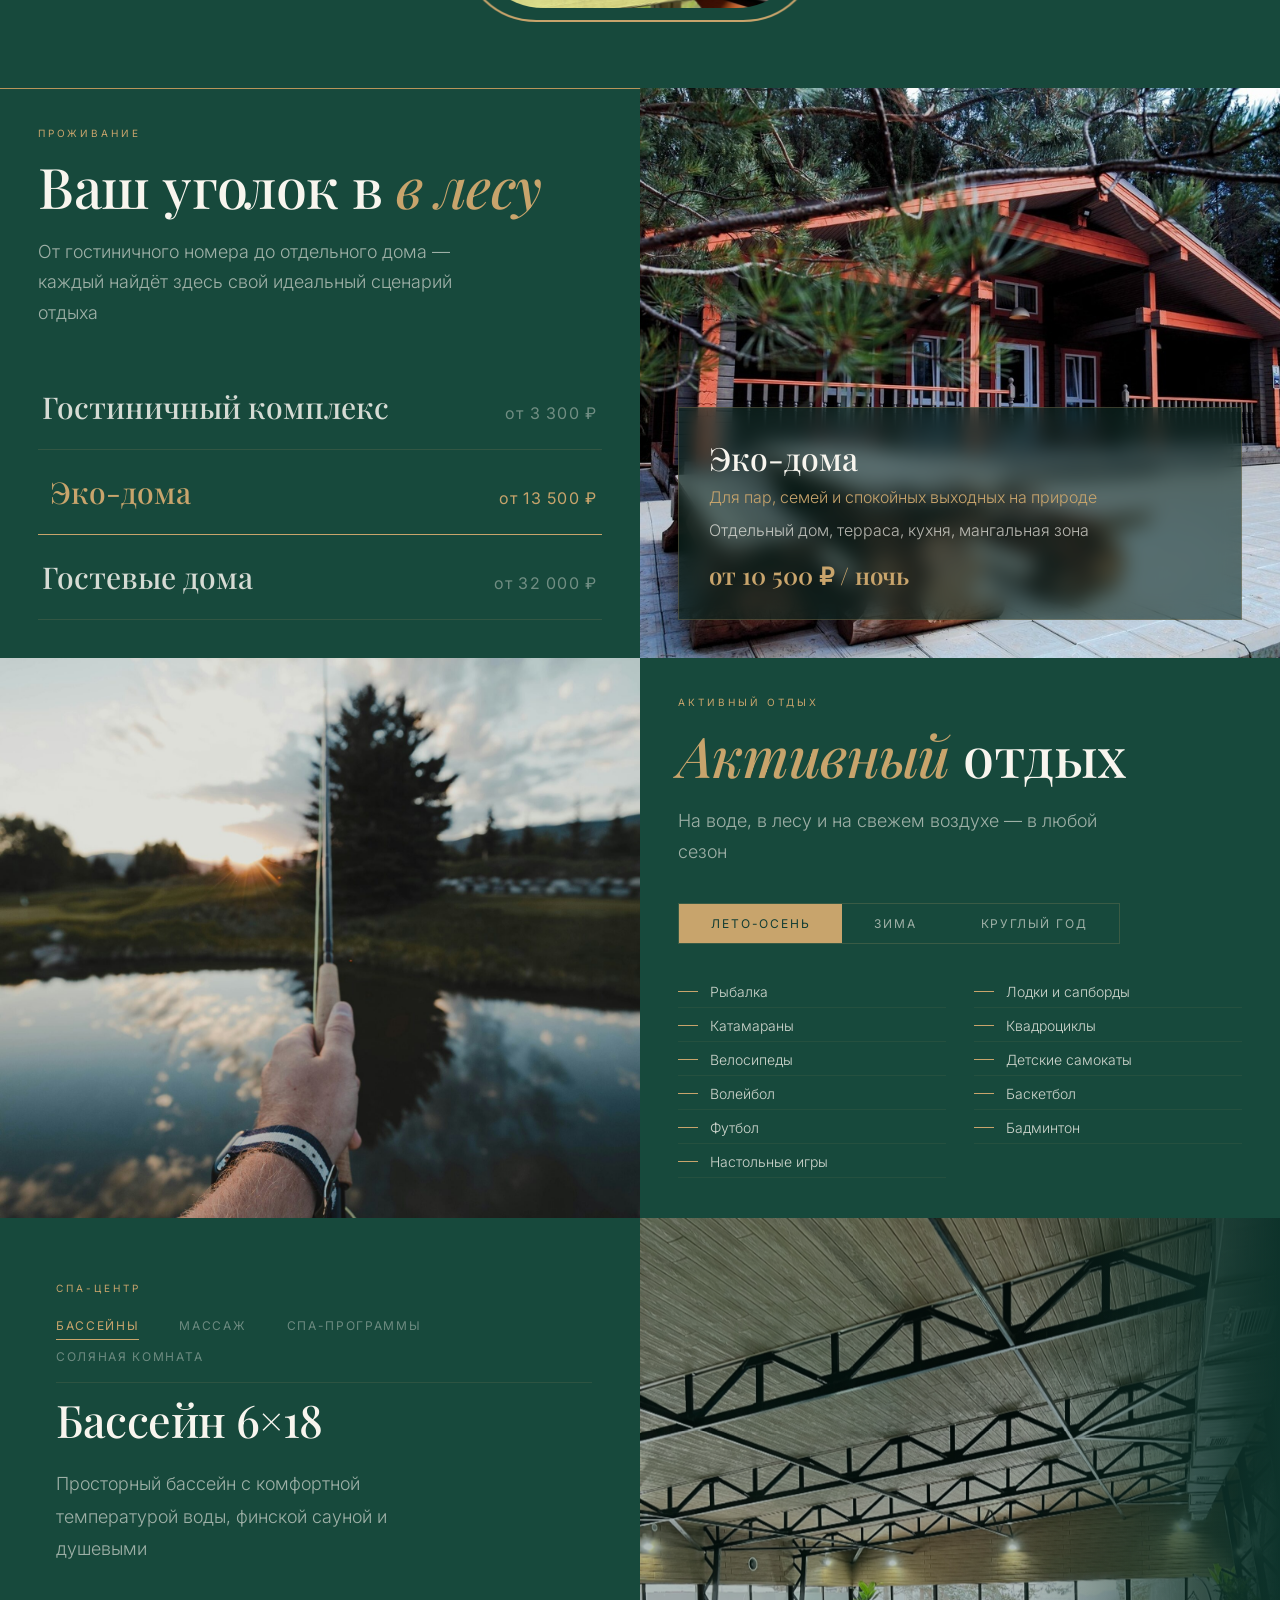
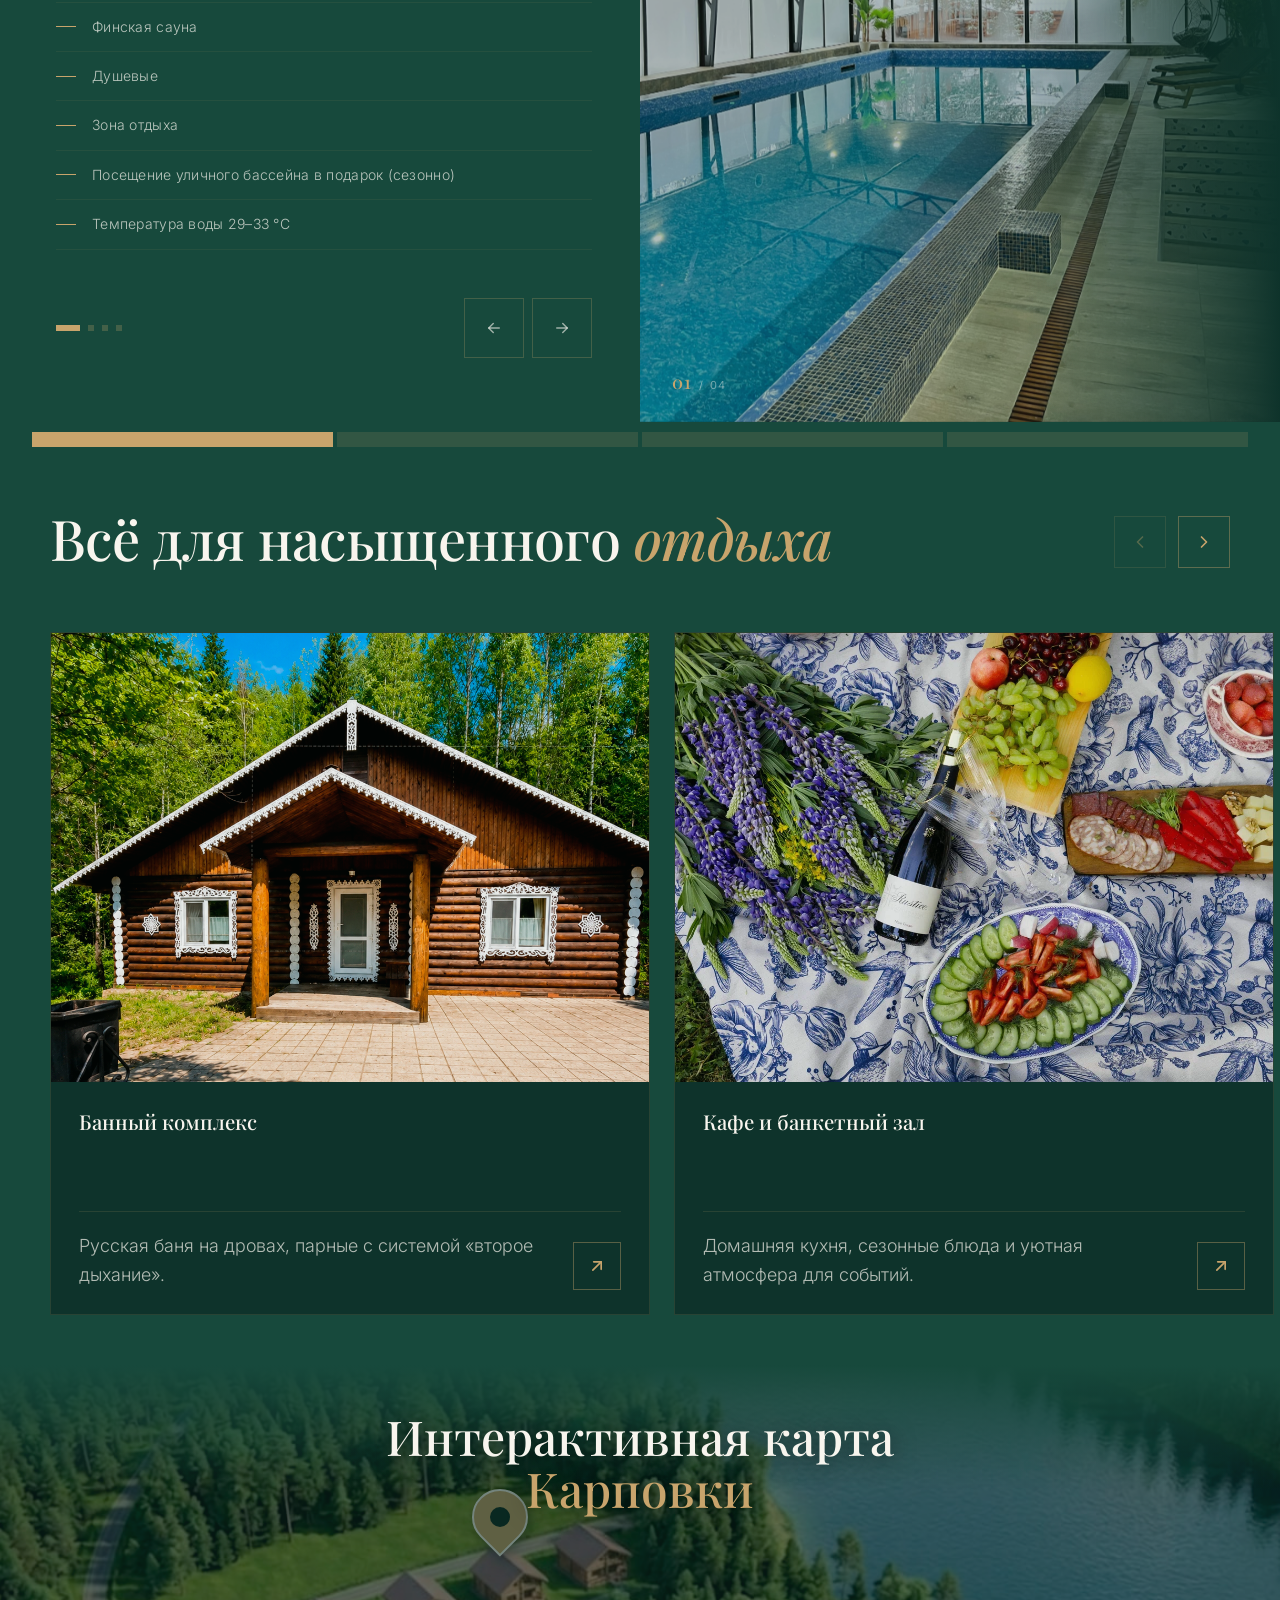
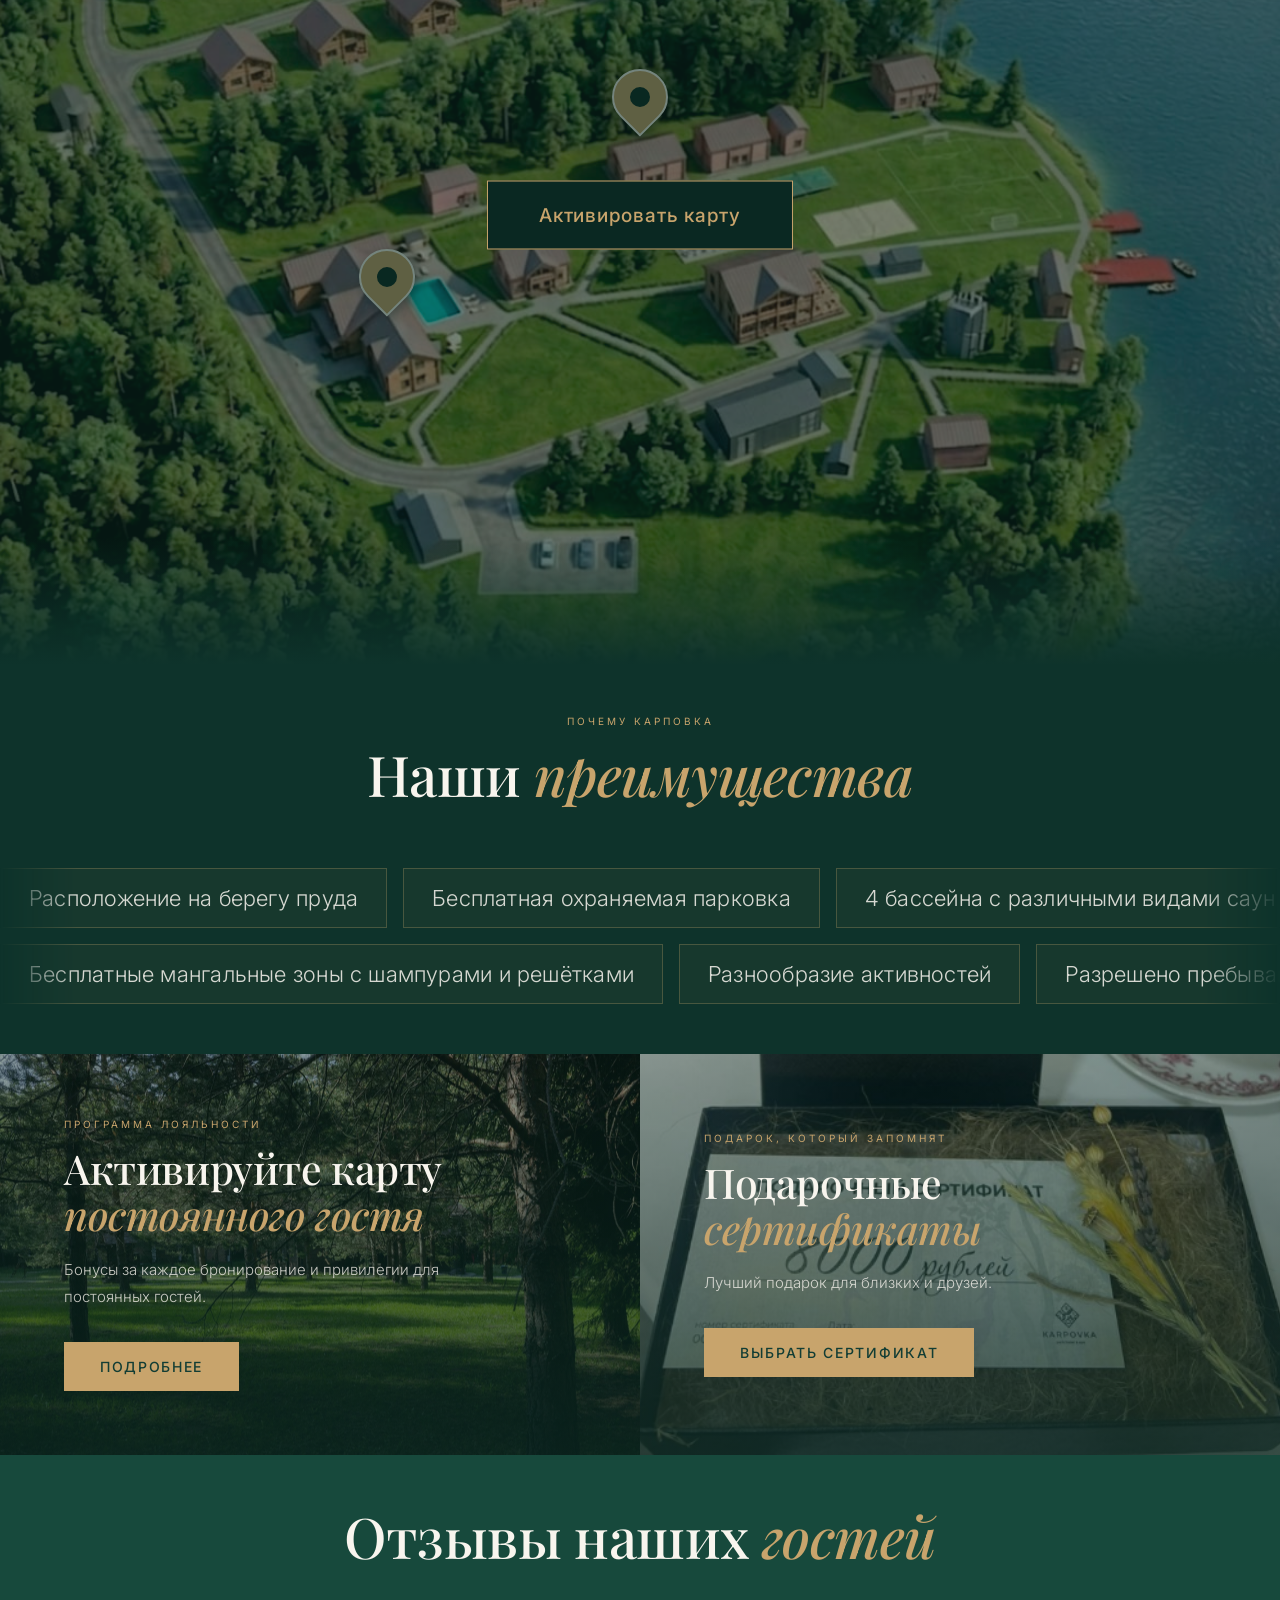
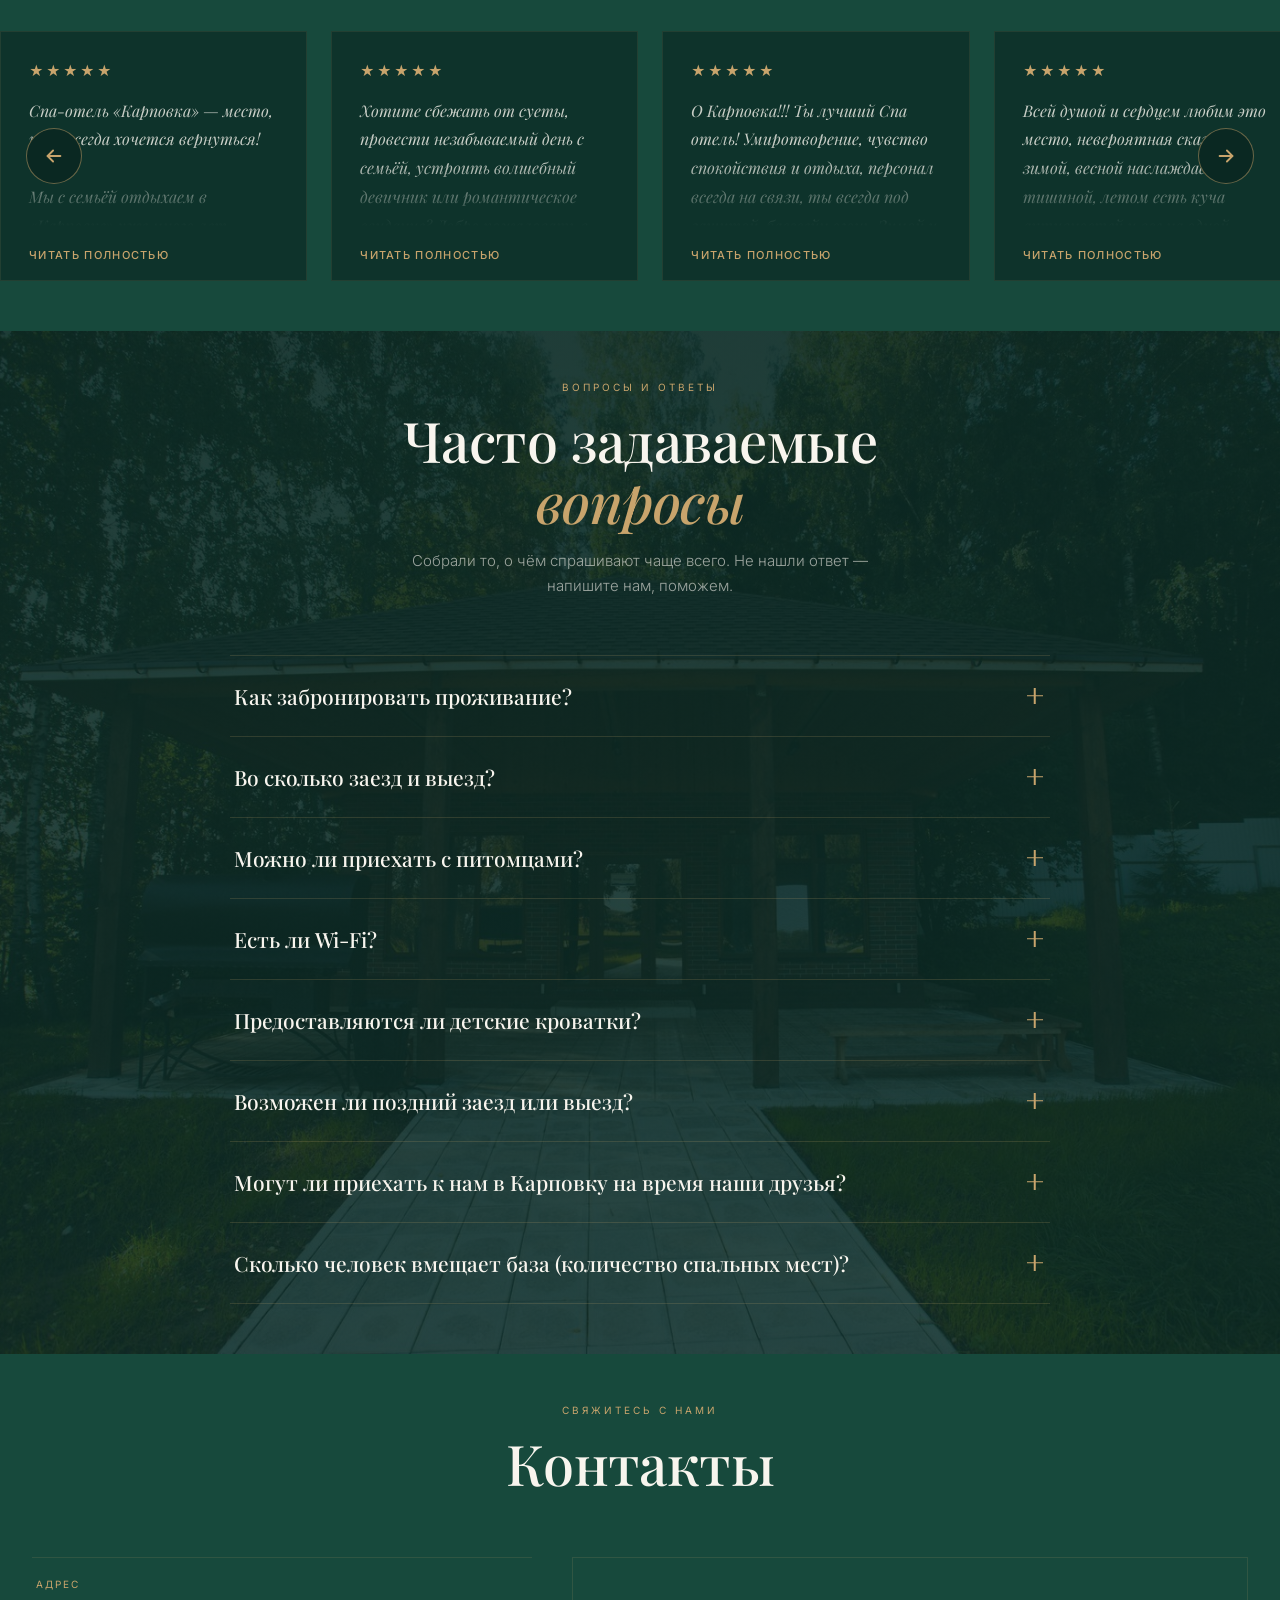
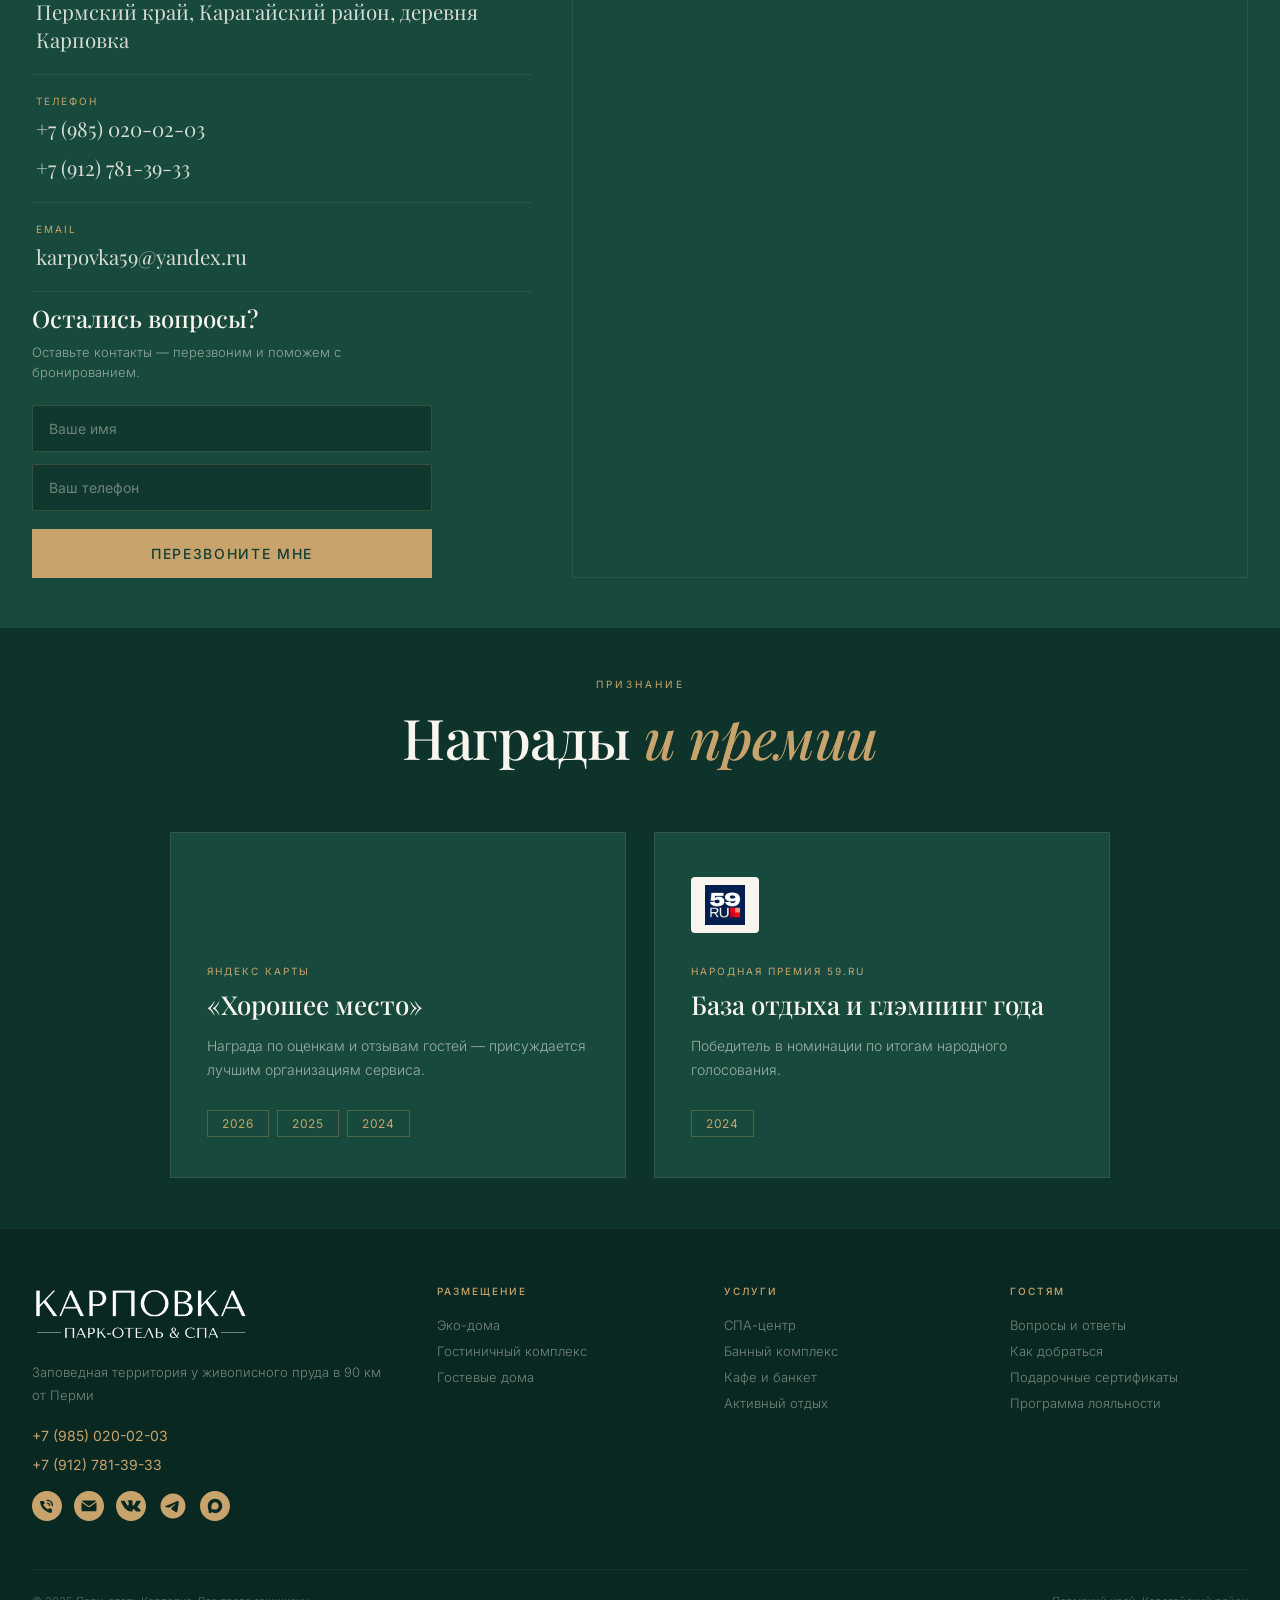
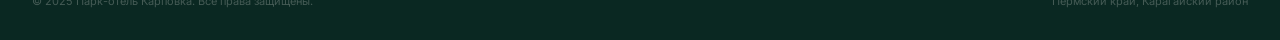
==== commit 8dba60b1: "Правки по главной по утвержденному доку" ====
--- a/index.html
+++ b/index.html
@@ -11,7 +11,7 @@
     <link rel="preconnect" href="https://fonts.googleapis.com" />
     <link rel="preconnect" href="https://fonts.gstatic.com" crossorigin />
     <link rel="stylesheet" href="https://cdn.jsdelivr.net/npm/swiper@11/swiper-bundle.min.css" />
-    <link rel="stylesheet" href="styles2.css" />
+    <link rel="stylesheet" href="styles2.css?v=1.0.0" />
 
     <!-- ─── Глобальный лоадер: критический CSS (в WP → wp_head) ── -->
     <style>
@@ -715,7 +715,7 @@
               data-img="./assets/imgs/imgs/1.jpg.jpeg"
               data-title="Гостевые дома"
               data-caption="Для компаний, семейных встреч и выездных мероприятий"
-              data-desc="Несколько спален, гостиная, кухня, приватность"
+              data-desc="4 спальни, большая гостиная, кухня, вид на лес"
               data-price="от 14 500 ₽ / ночь"
             >
               <span class="stay-option__name">Гостевые дома</span>
@@ -1072,7 +1072,7 @@
             data-y="0.4"
             data-title="Гостевые дома"
             data-img="./assets/imgs/imgs/1.jpg.jpeg"
-            data-desc="Несколько спален, гостиная, кухня, приватность. Для компаний, семейных встреч и выездных мероприятий."
+            data-desc="4 спальни, большая гостиная, кухня, вид на лес"
             data-price="от 14 500 ₽ / ночь"
             aria-label="Гостевые дома"
           >
@@ -1135,7 +1135,7 @@
         <div class="promo__overlay"></div>
         <div class="promo__content">
           <p class="eyebrow">Программа лояльности</p>
-          <h2 class="promo__title">Копите баллы —<br /><em>платите меньше</em></h2>
+          <h2 class="promo__title">Активируйте карту <em>постоянного гостя</em></h2>
           <p class="promo__lead">Бонусы за каждое бронирование и привилегии для постоянных гостей.</p>
           <a class="btn btn--gold" href="/loyalty">Подробнее</a>
         </div>
@@ -1377,8 +1377,7 @@
             </button>
             <div class="faq-item__a" data-faq-answer>
               <p>
-                Заселение — с 14:00, выселение — до 12:00 (единый расчётный час). Ранний заезд до 14:00 возможен при наличии свободных мест за
-                дополнительную плату.
+                Заселение — с 14:00, выселение — до 12:00 (единый расчётный час). Ранний заезд до 14:00 и поздний выезд возможны при наличии свободных мест за дополнительную плату.
               </p>
             </div>
           </div>
@@ -1430,7 +1429,7 @@
             </button>
             <div class="faq-item__a" data-faq-answer>
               <p>
-                Ранний заезд до 14:00 возможен при наличии свободных мест за дополнительную плату. Задержка выезда после расчётного часа оплачивается:
+                Ранний заезд до 14:00 и поздний выезд возможны при наличии свободных мест за дополнительную плату. Задержка выезда после расчётного часа оплачивается:
                 почасово — до 6 часов, половина суток — от 6 до 12 часов, полные сутки — от 12 до 24 часов. Уточните у администратора заранее.
               </p>
             </div>
@@ -1462,14 +1461,14 @@
       </div>
     </section>
 
-    <section class="section bonus" id="bonus">
+    <!-- <section class="section bonus" id="bonus">
       <div class="container">
         <div class="bonus__grid reveal">
           <div class="bonus__copy">
             <p class="eyebrow">Бонусная программа</p>
             <h2 class="section-title">Копите баллы<br />за каждый <em>визит</em></h2>
             <p class="bonus__lead">
-              Активируйте карту постоянного гостя Получите 1000 приветственных бонусов при регистрации (1 бонус = 1 рубль) Копите бонусы с каждой
+              Активируйте карту постоянного гостя. Получите 1000 приветственных бонусов при регистрации (1 бонус = 1 рубль). Копите бонусы с каждой
               оплаты и используйте их при оплате проживания и услуг
             </p>
             <ul class="bonus__steps">
@@ -1532,7 +1531,7 @@
           </div>
         </div>
       </div>
-    </section>
+    </section> -->
 
     <!-- ─── Contacts ────────────────────────────────────────── -->
     <section id="contacts" class="section contacts-section">
@@ -1743,6 +1742,6 @@
     </div>
 
     <script src="https://cdn.jsdelivr.net/npm/swiper@11/swiper-bundle.min.js"></script>
-    <script src="script2.js"></script>
+    <script src="script2.js?v=1.0.0"></script>
   </body>
 </html>
--- a/styles2.css
+++ b/styles2.css
@@ -3484,6 +3484,10 @@
   display: flex;
   flex-direction: column;
   padding: 26px 28px 24px;
+
+  @media (max-width: 900px) {
+    padding: 15px;
+  }
 }
 
 .ocard__title {
@@ -3510,8 +3514,12 @@
   font-size: 18px;
   font-weight: 300;
   line-height: 1.6;
-  color: rgba(248, 245, 238, 0.6);
+  color: rgba(248, 245, 238, 0.7);
   margin: 0;
+
+  @media (max-width: 900px) {
+    font-size: 14px;
+  }
 }
 
 /* Список мероприятий вместо описания — в две колонки, маркер-линия */
@@ -3520,8 +3528,12 @@
   margin: 0;
   padding: 0;
   display: grid;
-  grid-template-columns: repeat(2, minmax(0, 1fr));
+  grid-template-columns: repeat(2, 1fr);
   gap: 10px 50px;
+
+  @media (max-width: 768px) {
+    gap: 10px 15px;
+  }
 }
 
 .ocard__list li {
@@ -3531,6 +3543,10 @@
   font-size: 18px;
   font-weight: 300;
   color: rgba(248, 245, 238, 0.7);
+
+  @media (max-width: 900px) {
+    font-size: 14px;
+  }
 }
 
 .ocard__list li::before {
@@ -4032,7 +4048,6 @@
 
   .bonus__card {
     justify-self: stretch;
-    max-width: 360px;
     margin: 0 auto;
   }
 }
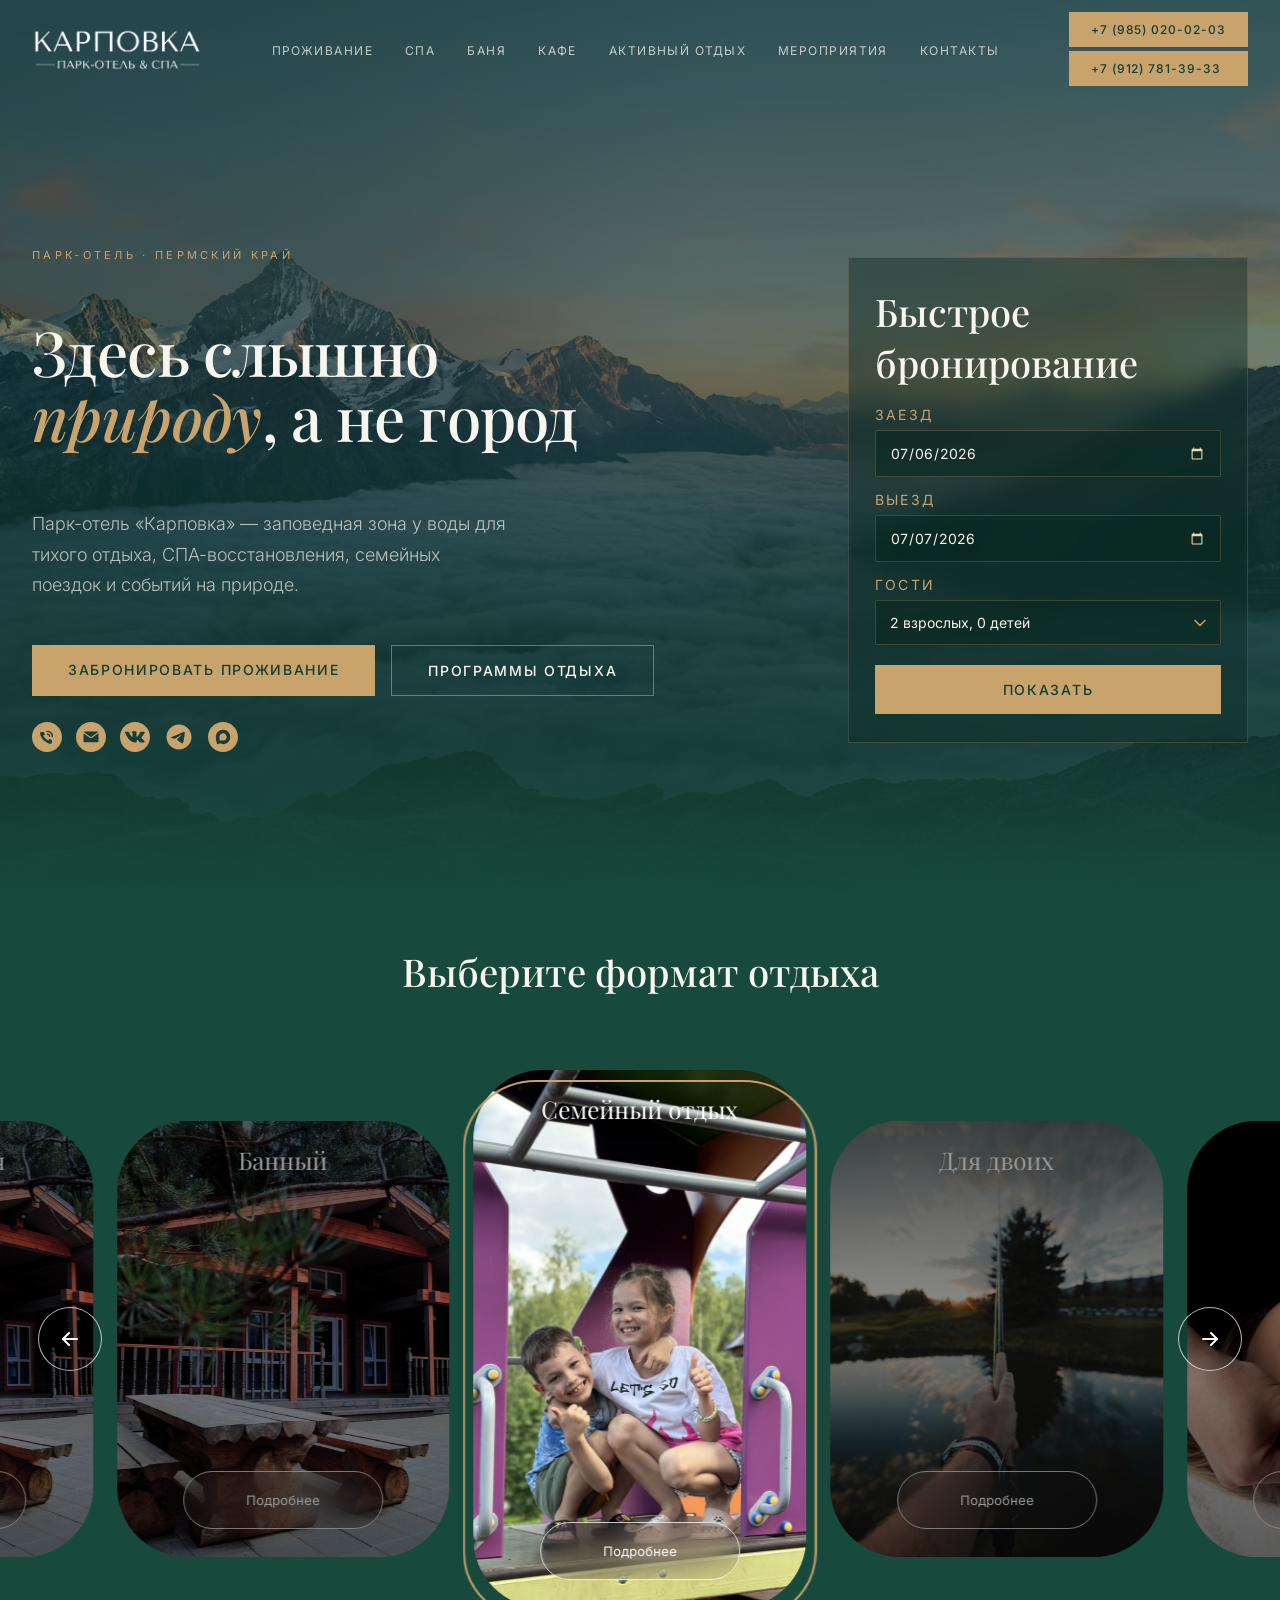
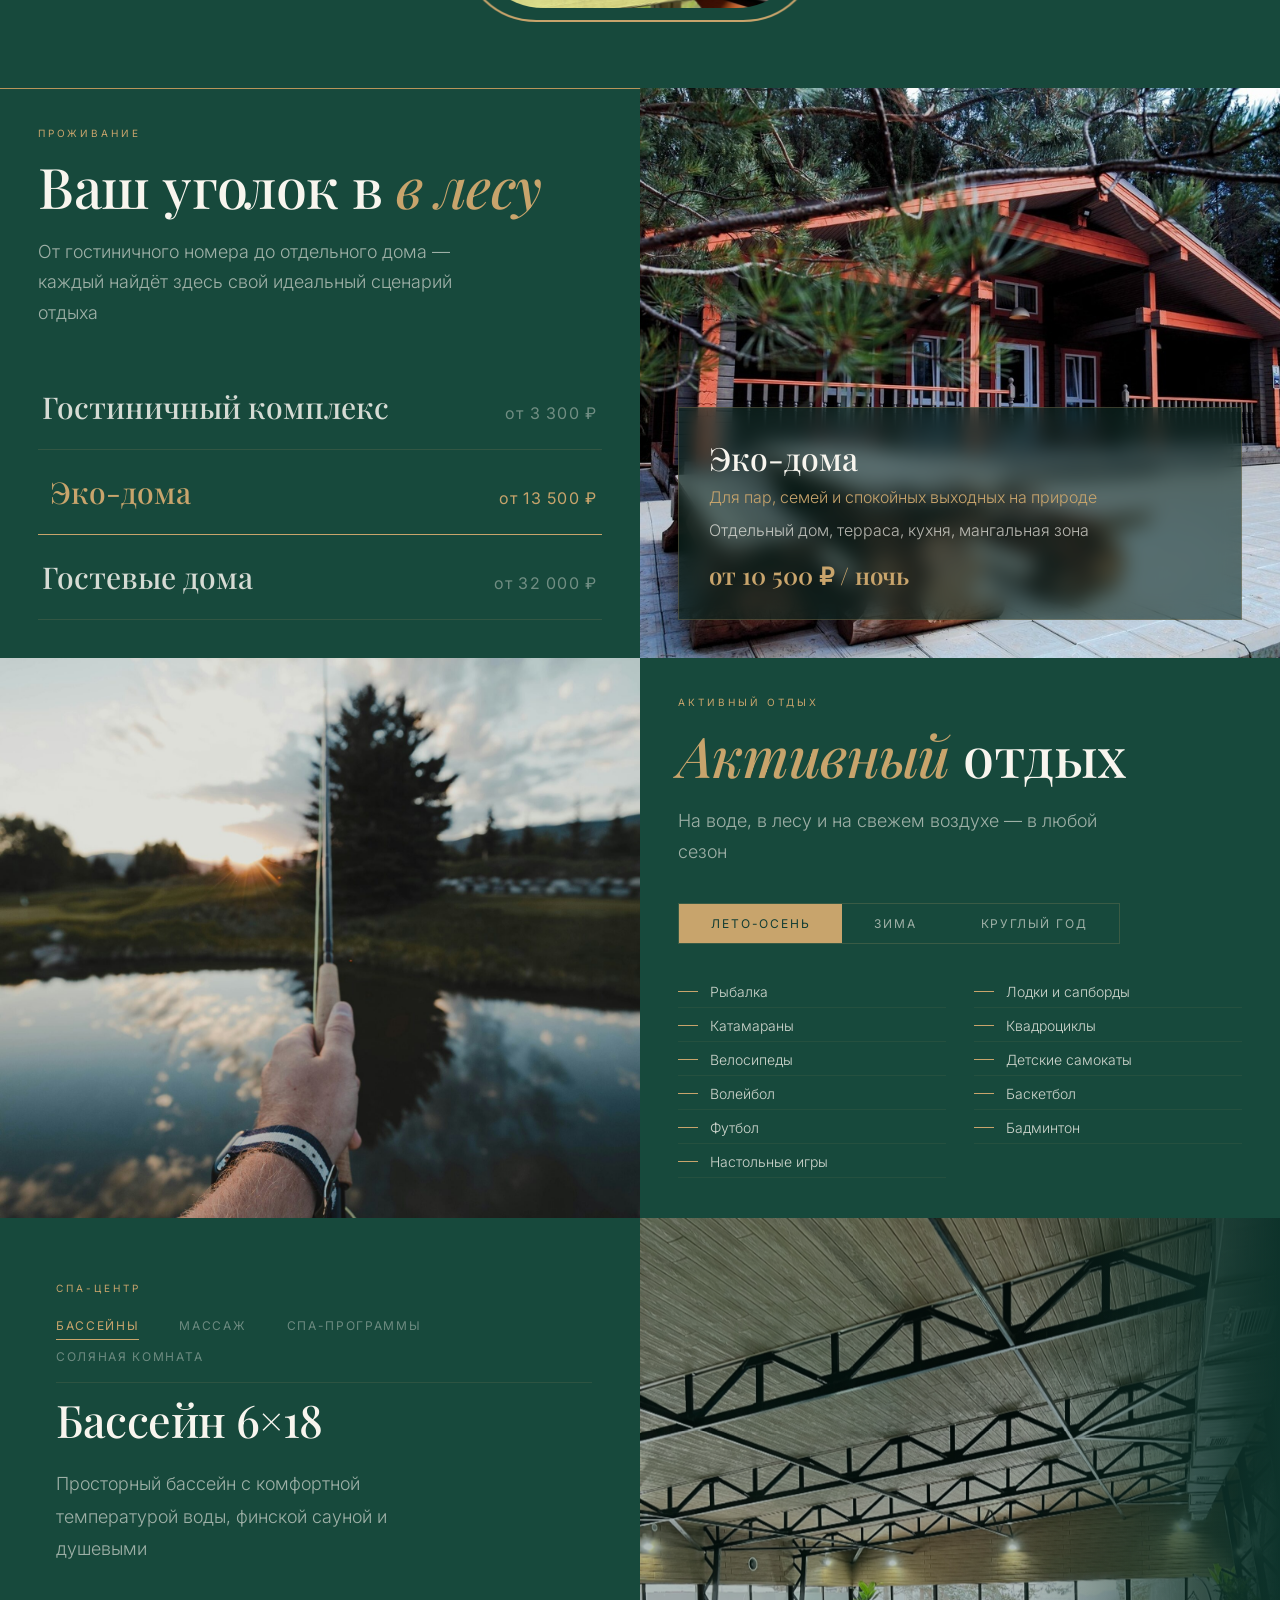
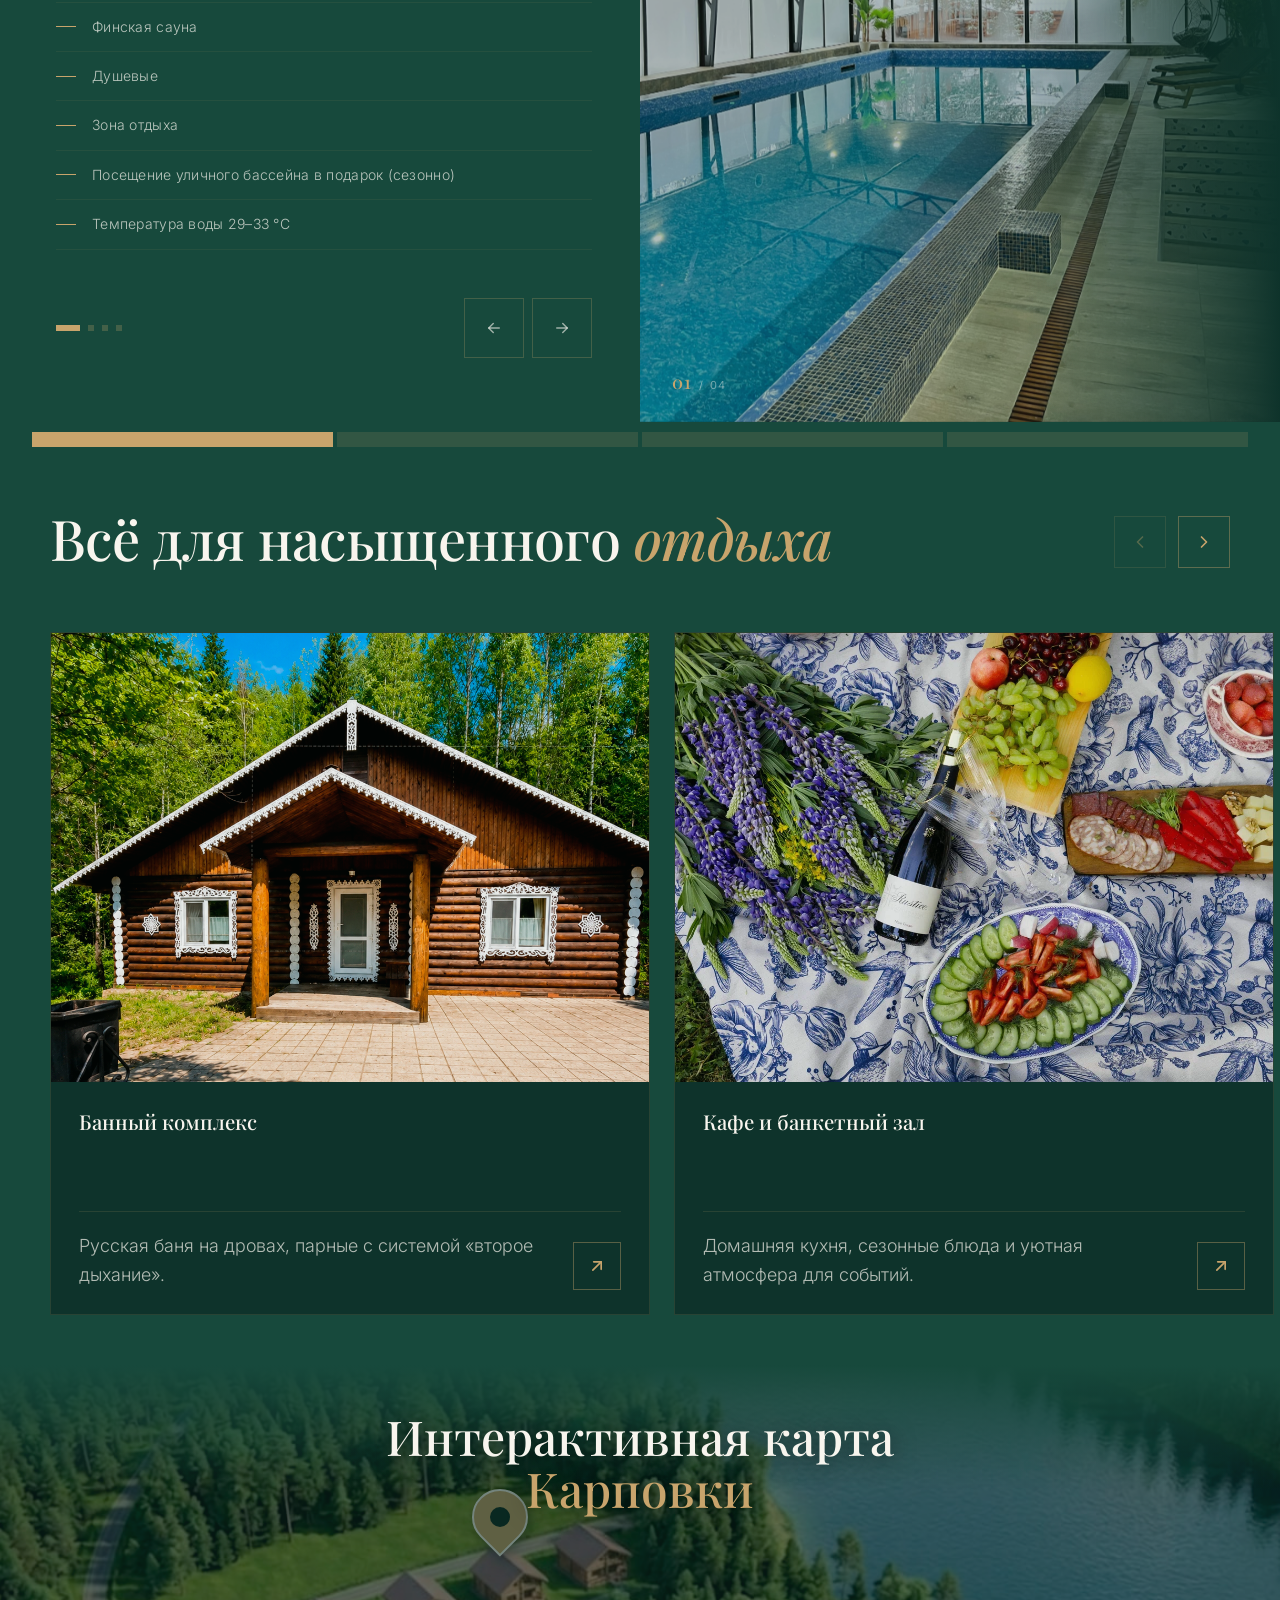
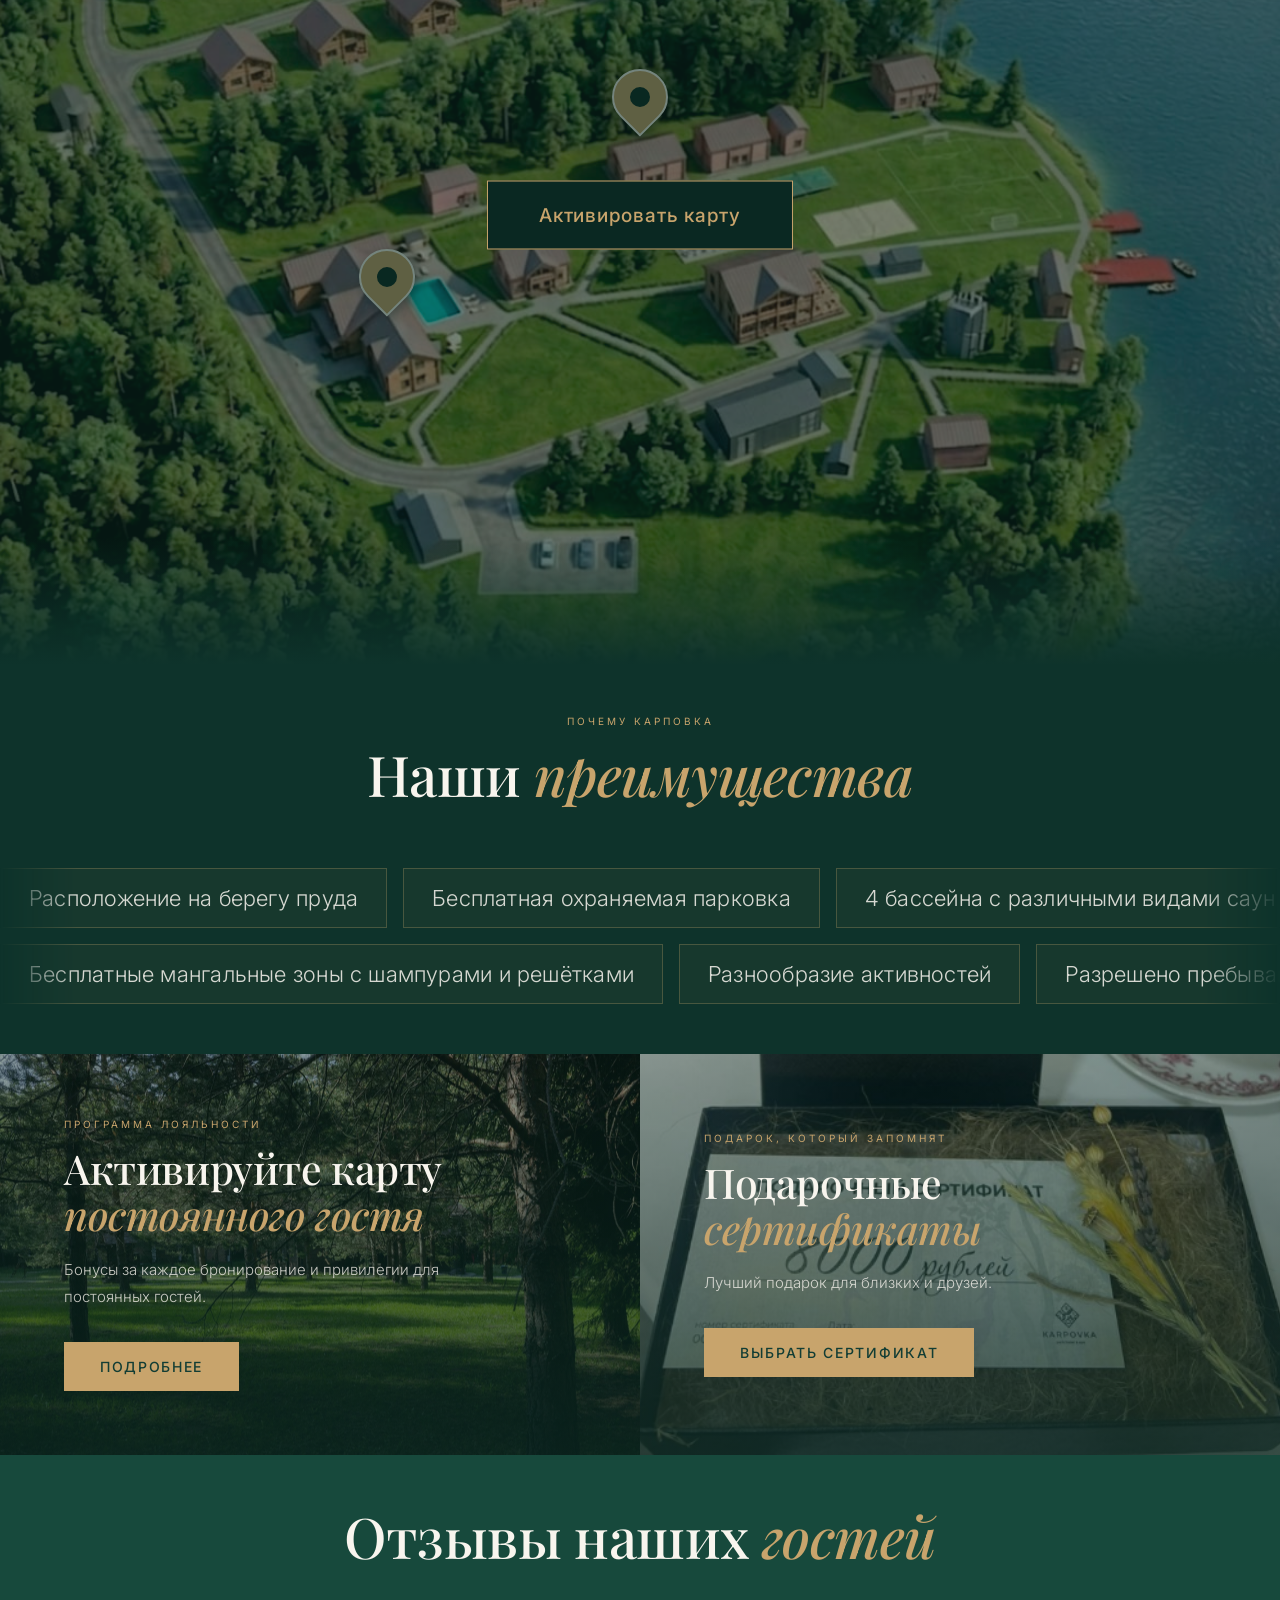
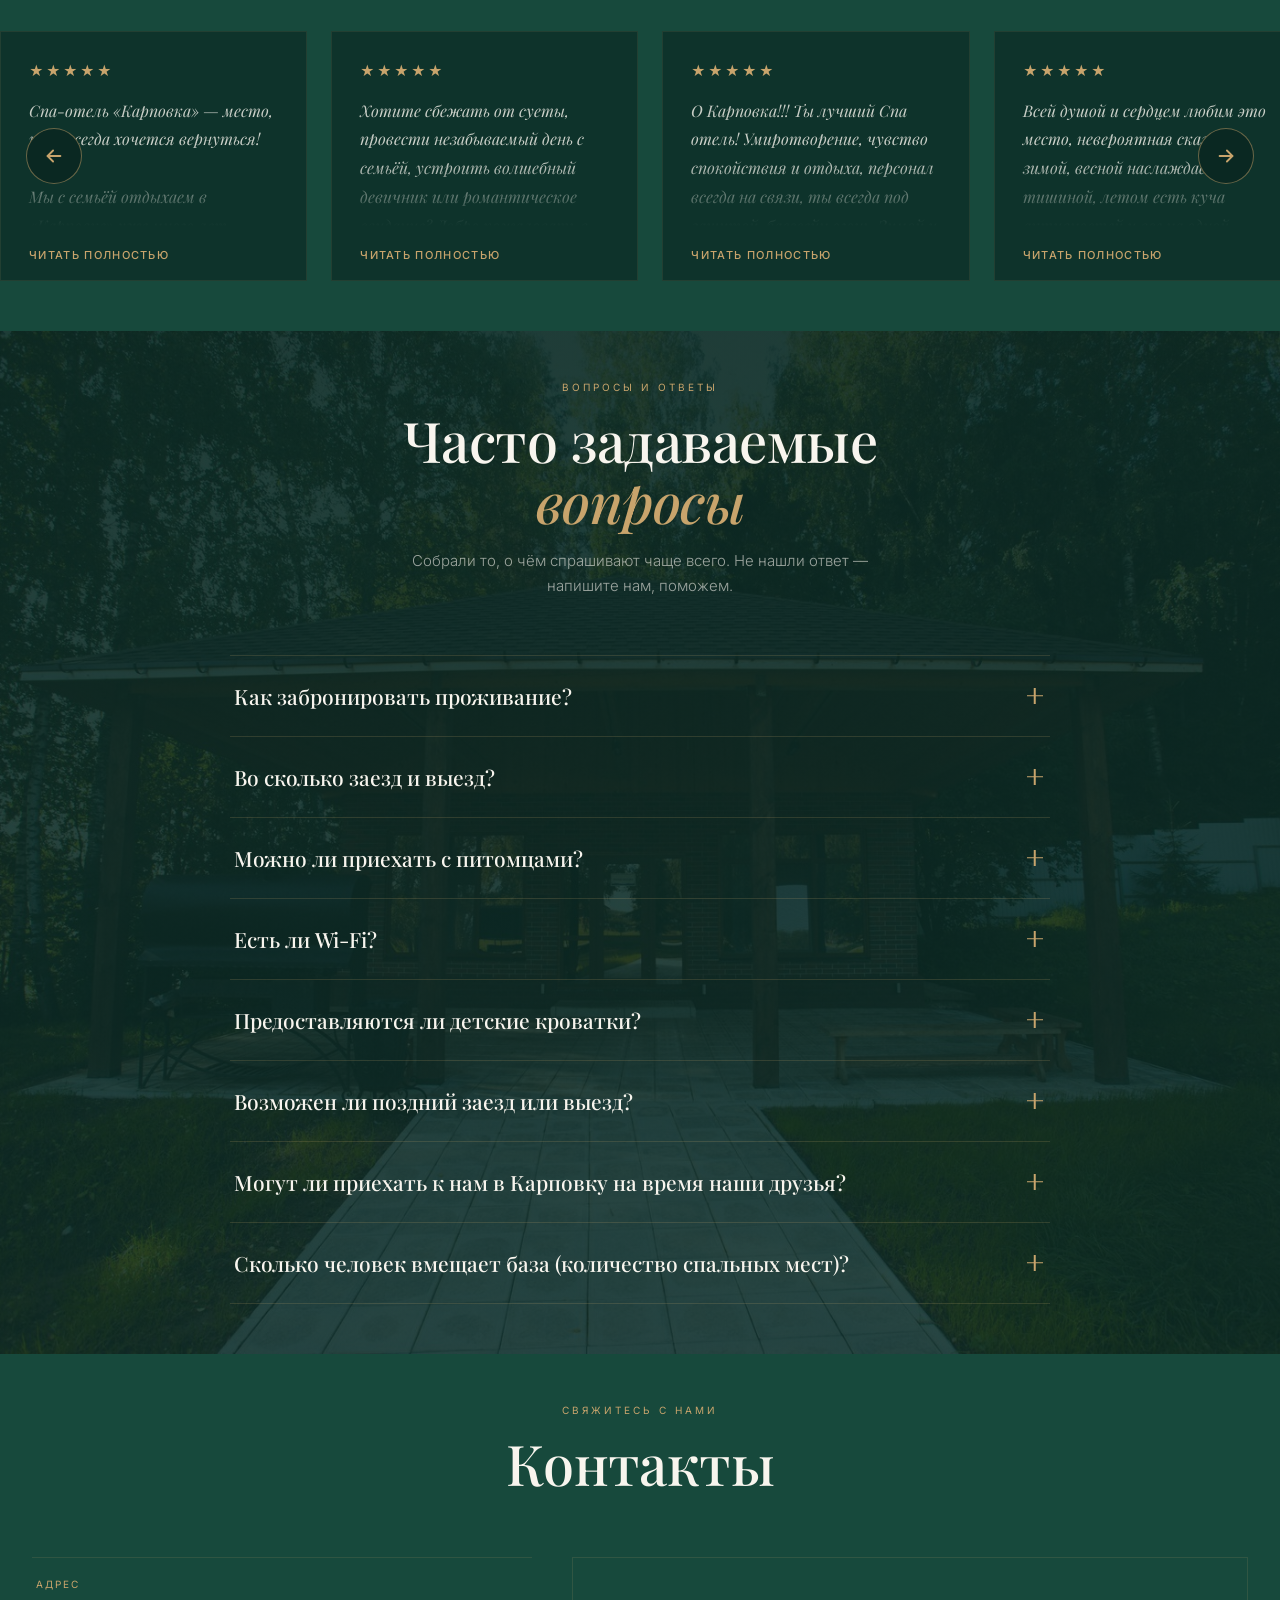
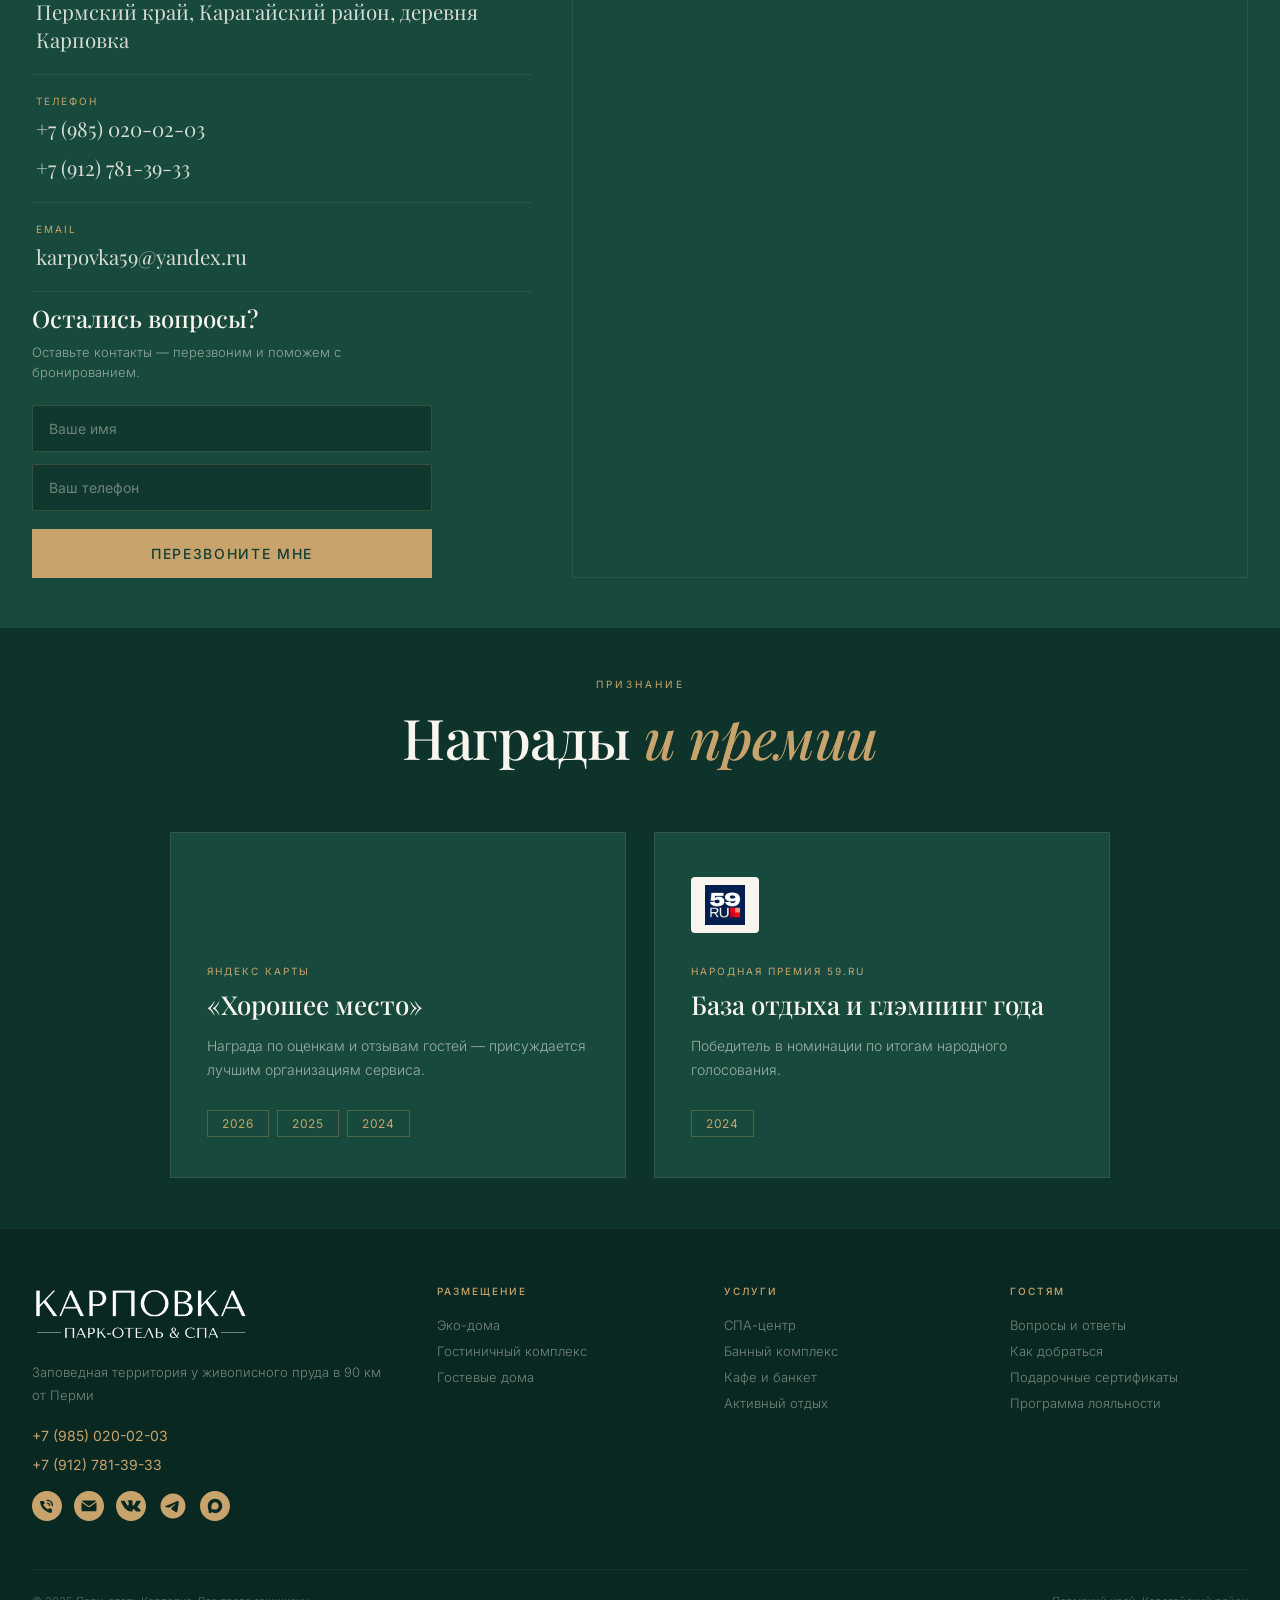
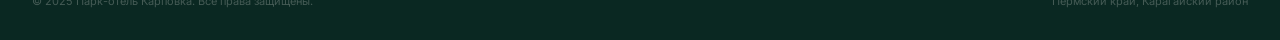
==== commit e3b503fb: "Поменял версии в подключениях js, css" ====
--- a/index.html
+++ b/index.html
@@ -11,7 +11,7 @@
     <link rel="preconnect" href="https://fonts.googleapis.com" />
     <link rel="preconnect" href="https://fonts.gstatic.com" crossorigin />
     <link rel="stylesheet" href="https://cdn.jsdelivr.net/npm/swiper@11/swiper-bundle.min.css" />
-    <link rel="stylesheet" href="styles2.css?v=1.0.0" />
+    <link rel="stylesheet" href="styles2.css?v=1.0.1" />
 
     <!-- ─── Глобальный лоадер: критический CSS (в WP → wp_head) ── -->
     <style>
@@ -1742,6 +1742,6 @@
     </div>
 
     <script src="https://cdn.jsdelivr.net/npm/swiper@11/swiper-bundle.min.js"></script>
-    <script src="script2.js?v=1.0.0"></script>
+    <script src="script2.js?v=1.0.1"></script>
   </body>
 </html>
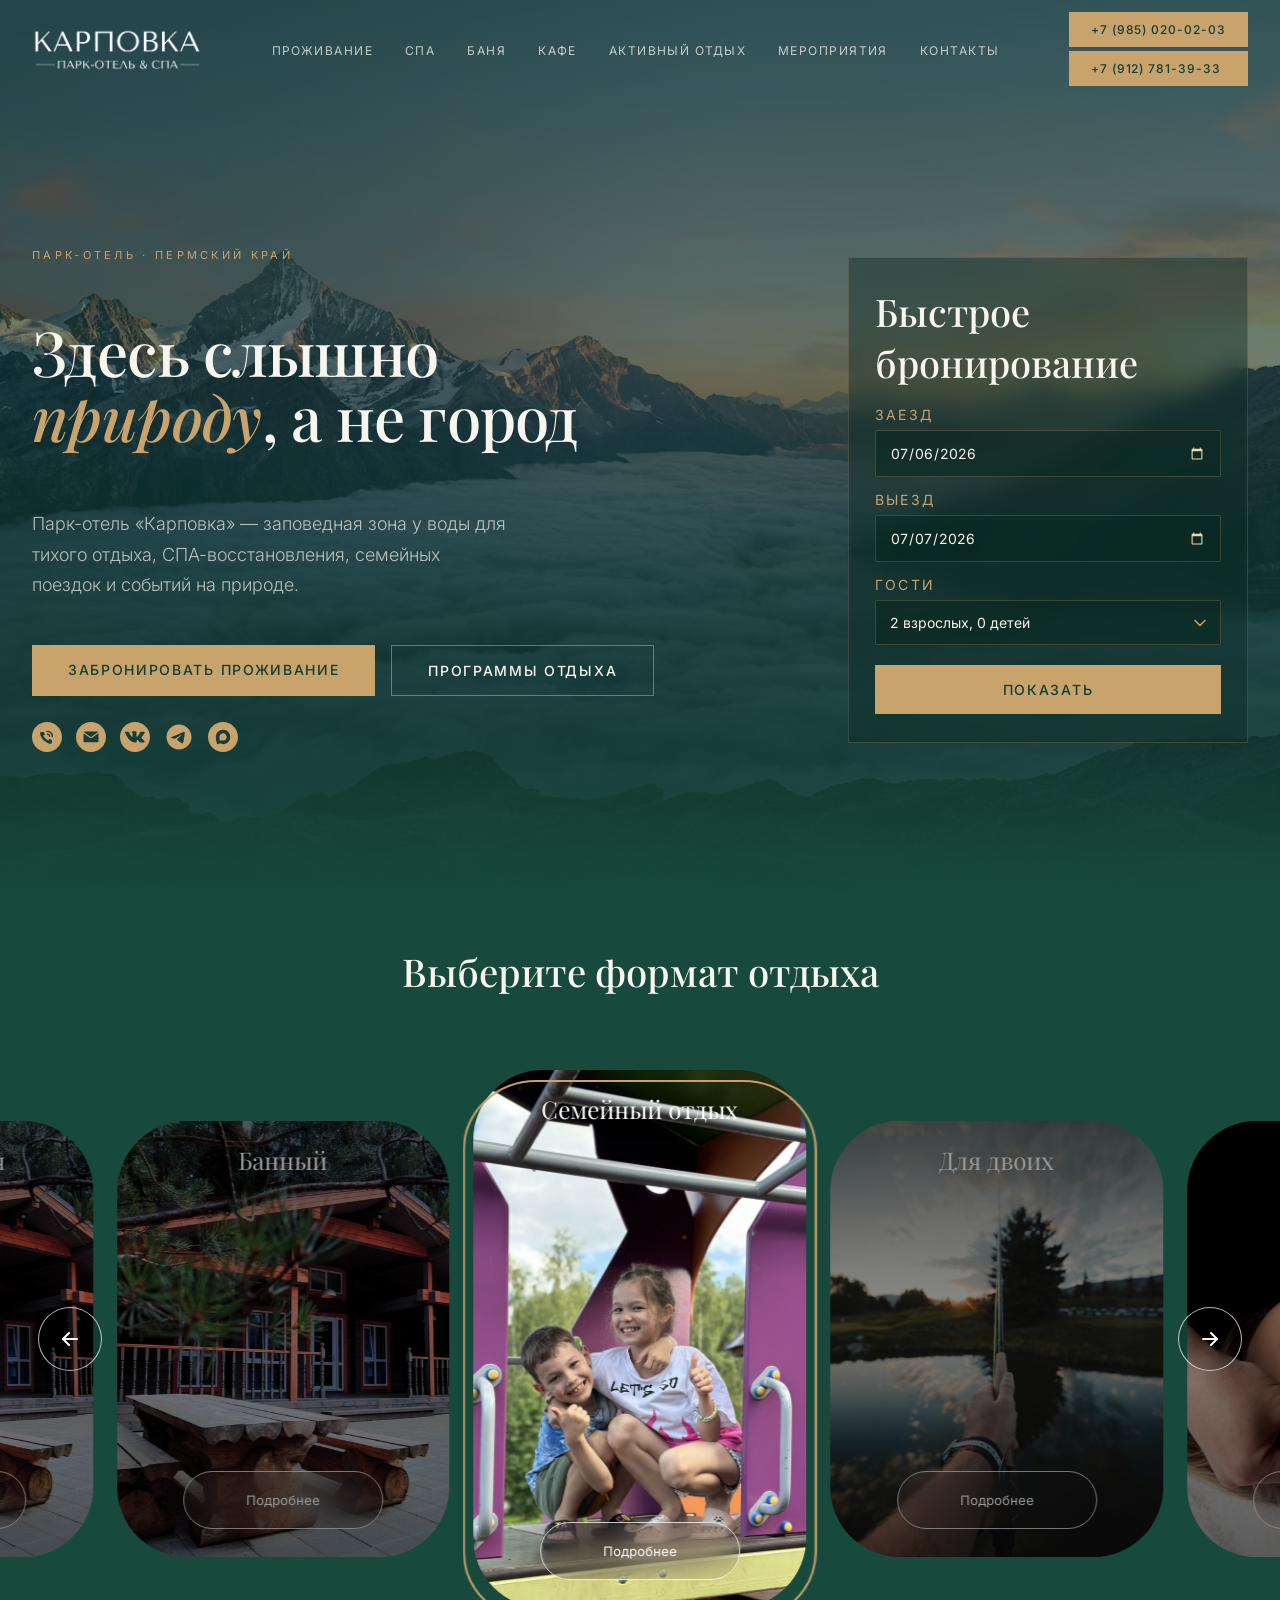
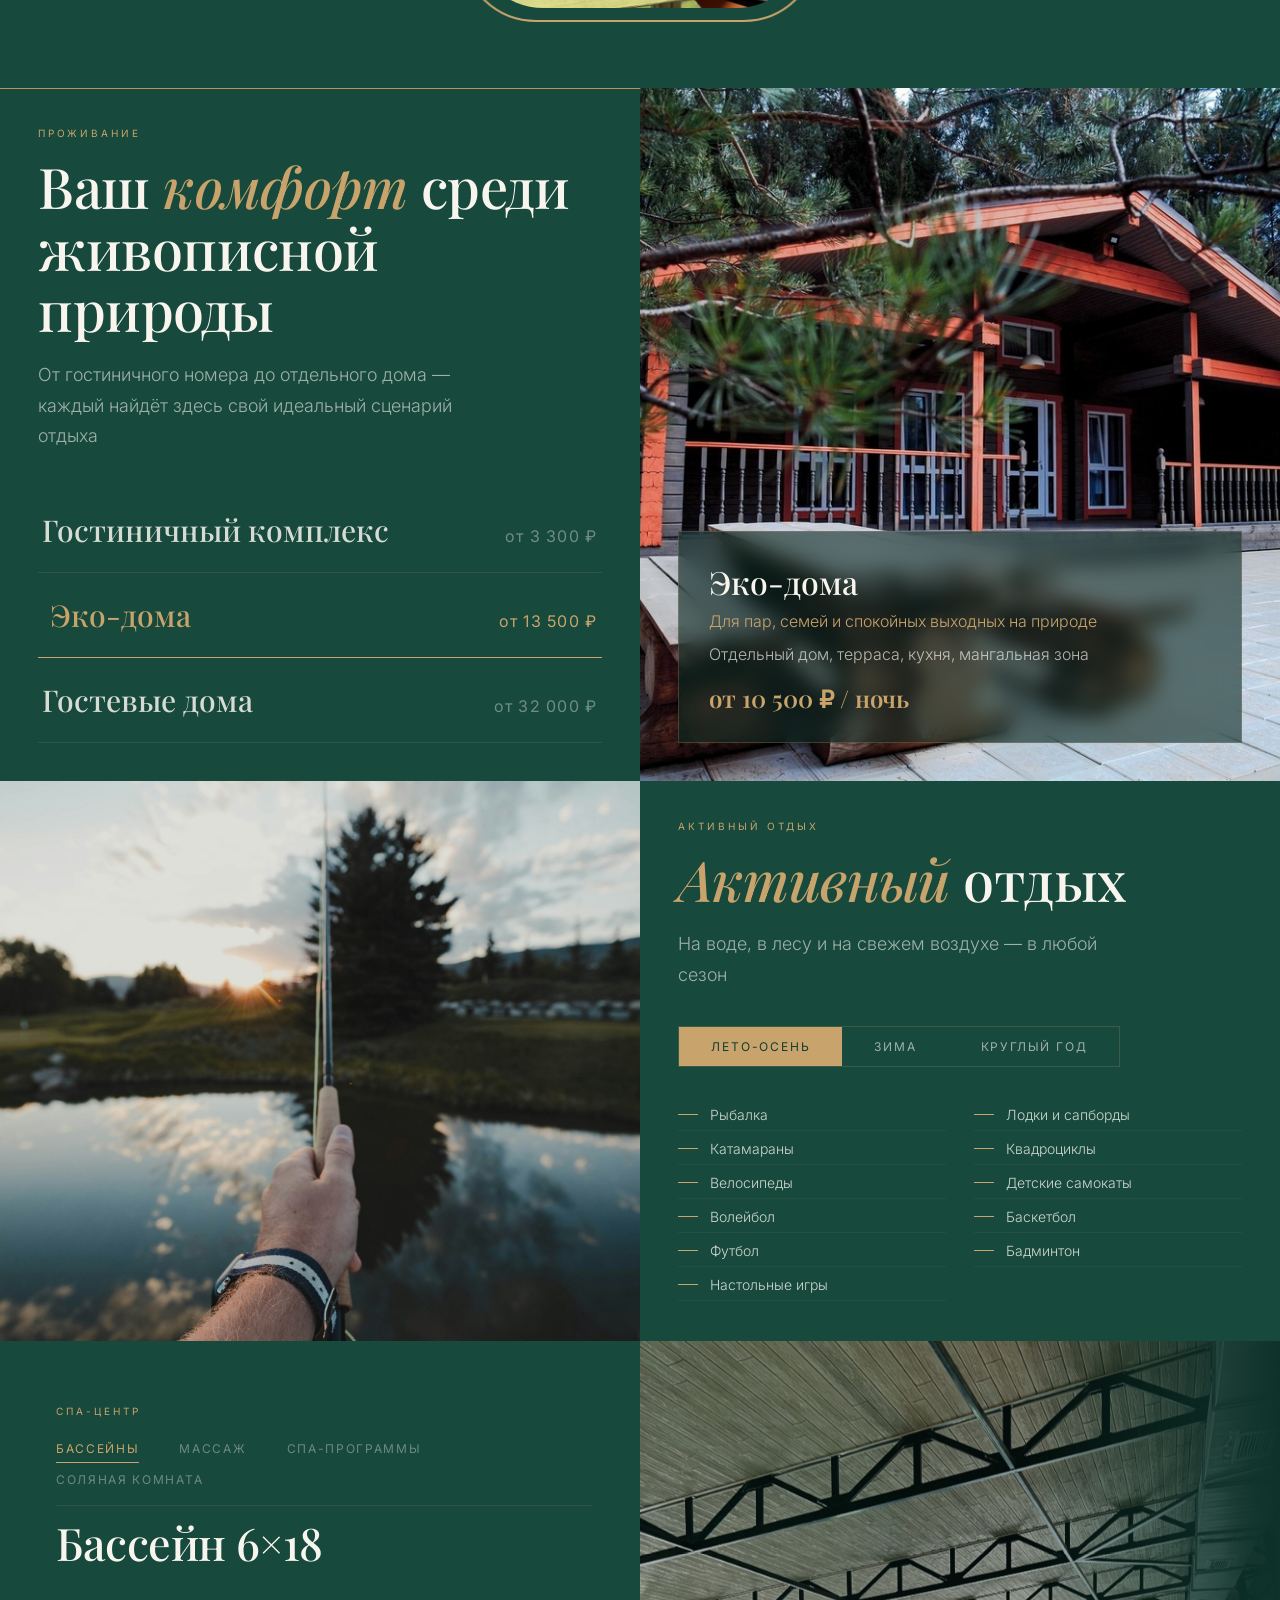
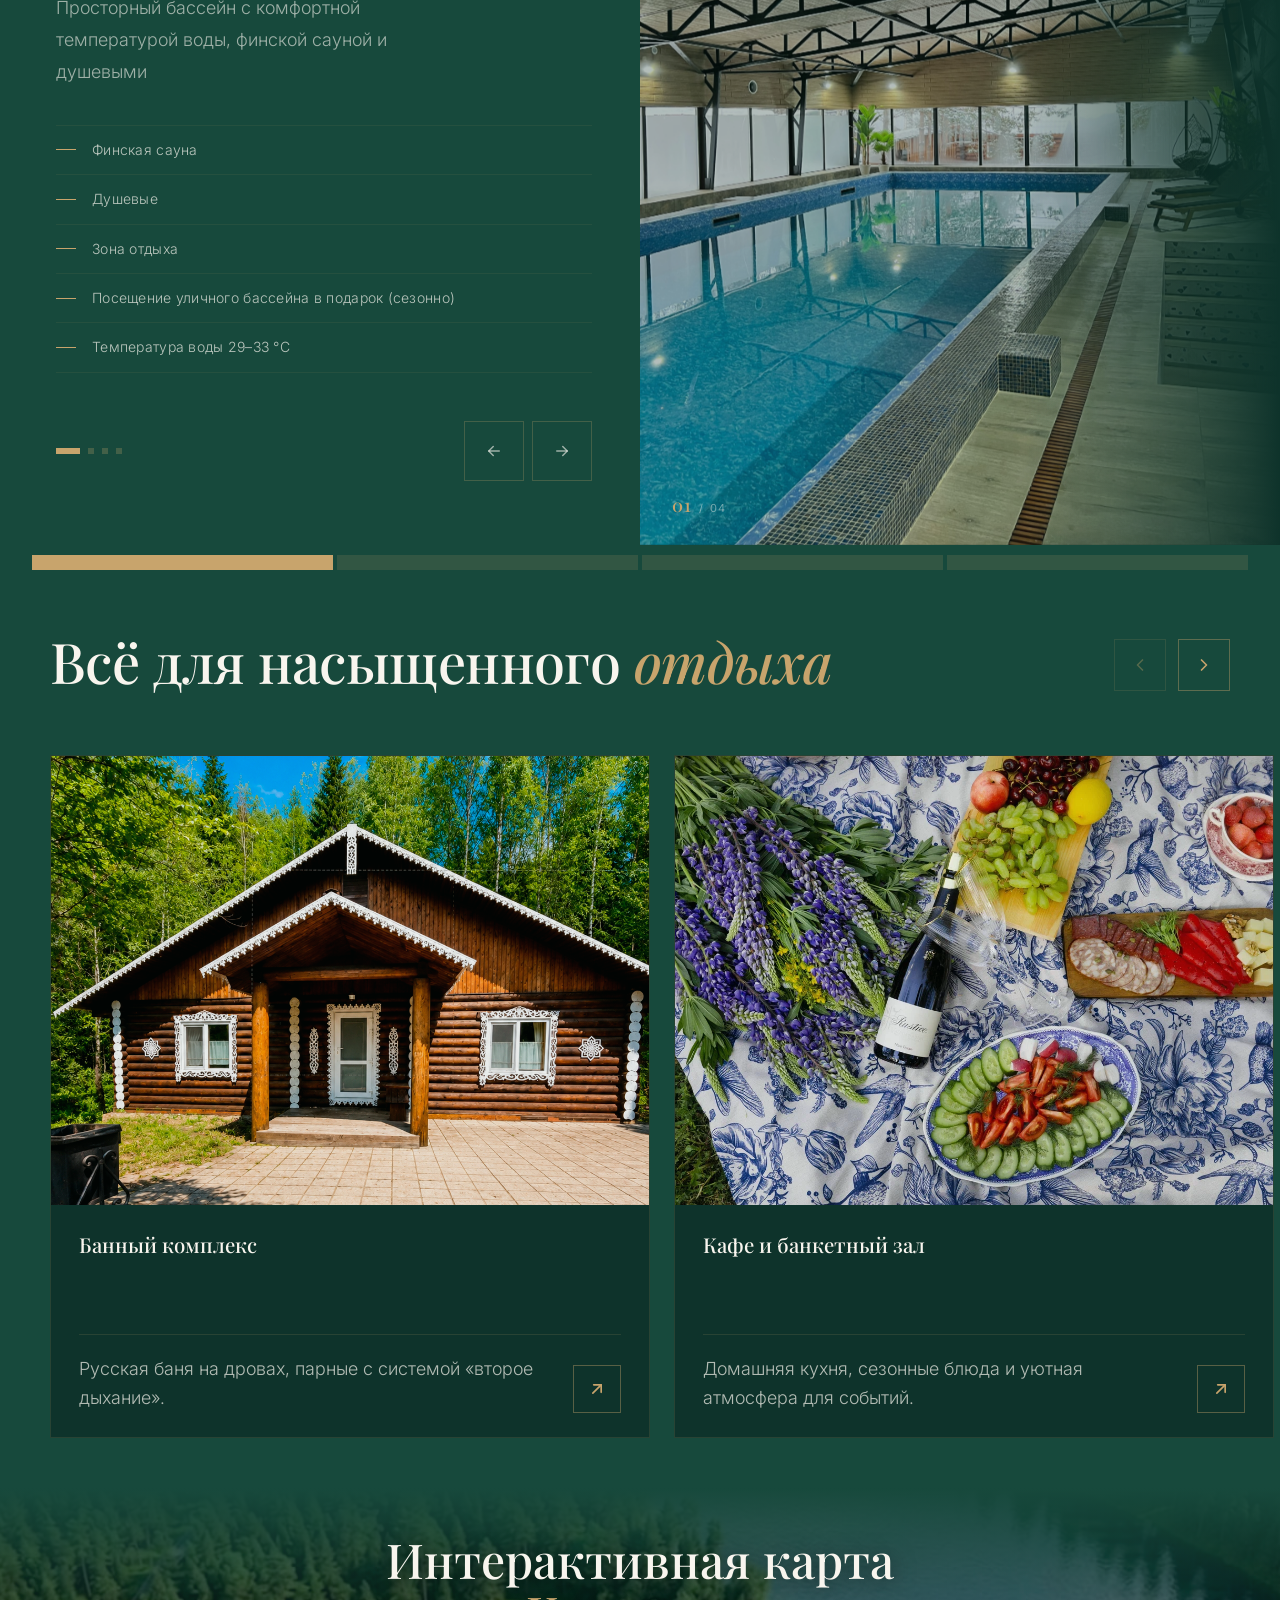
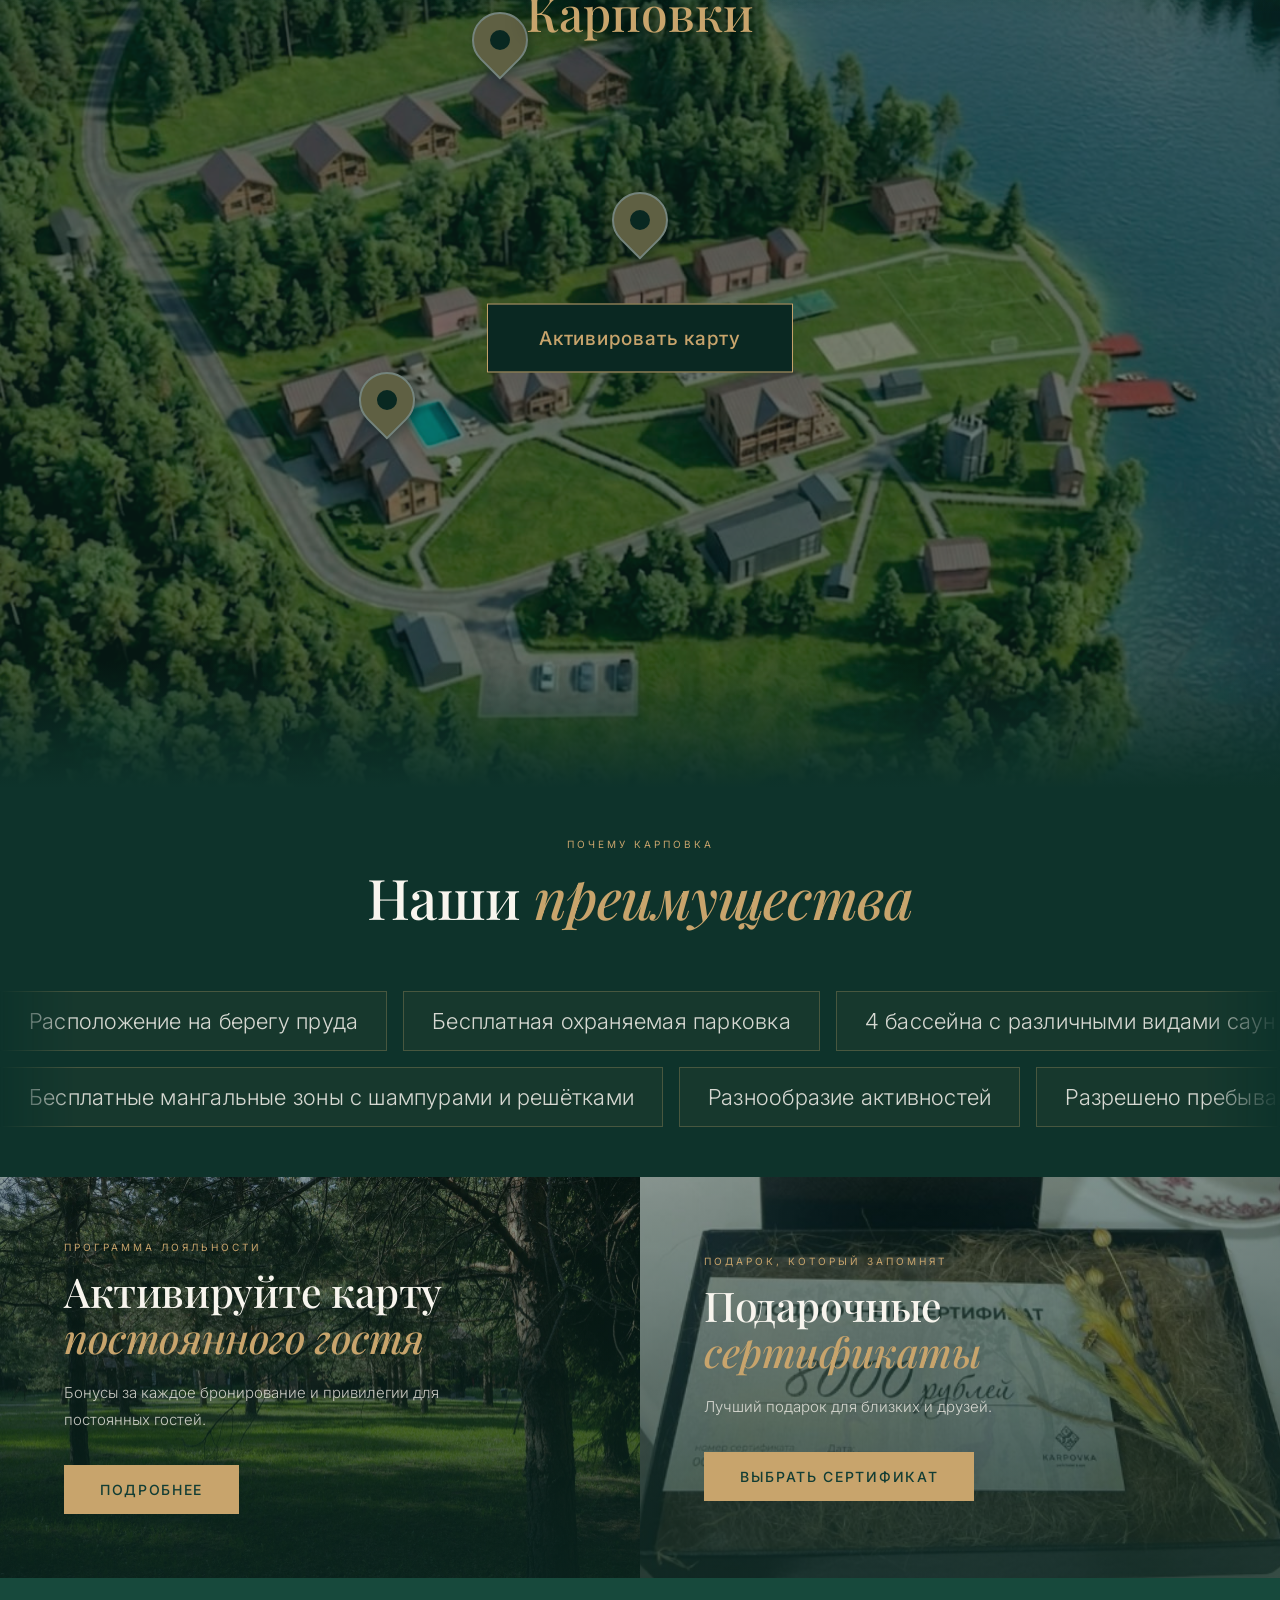
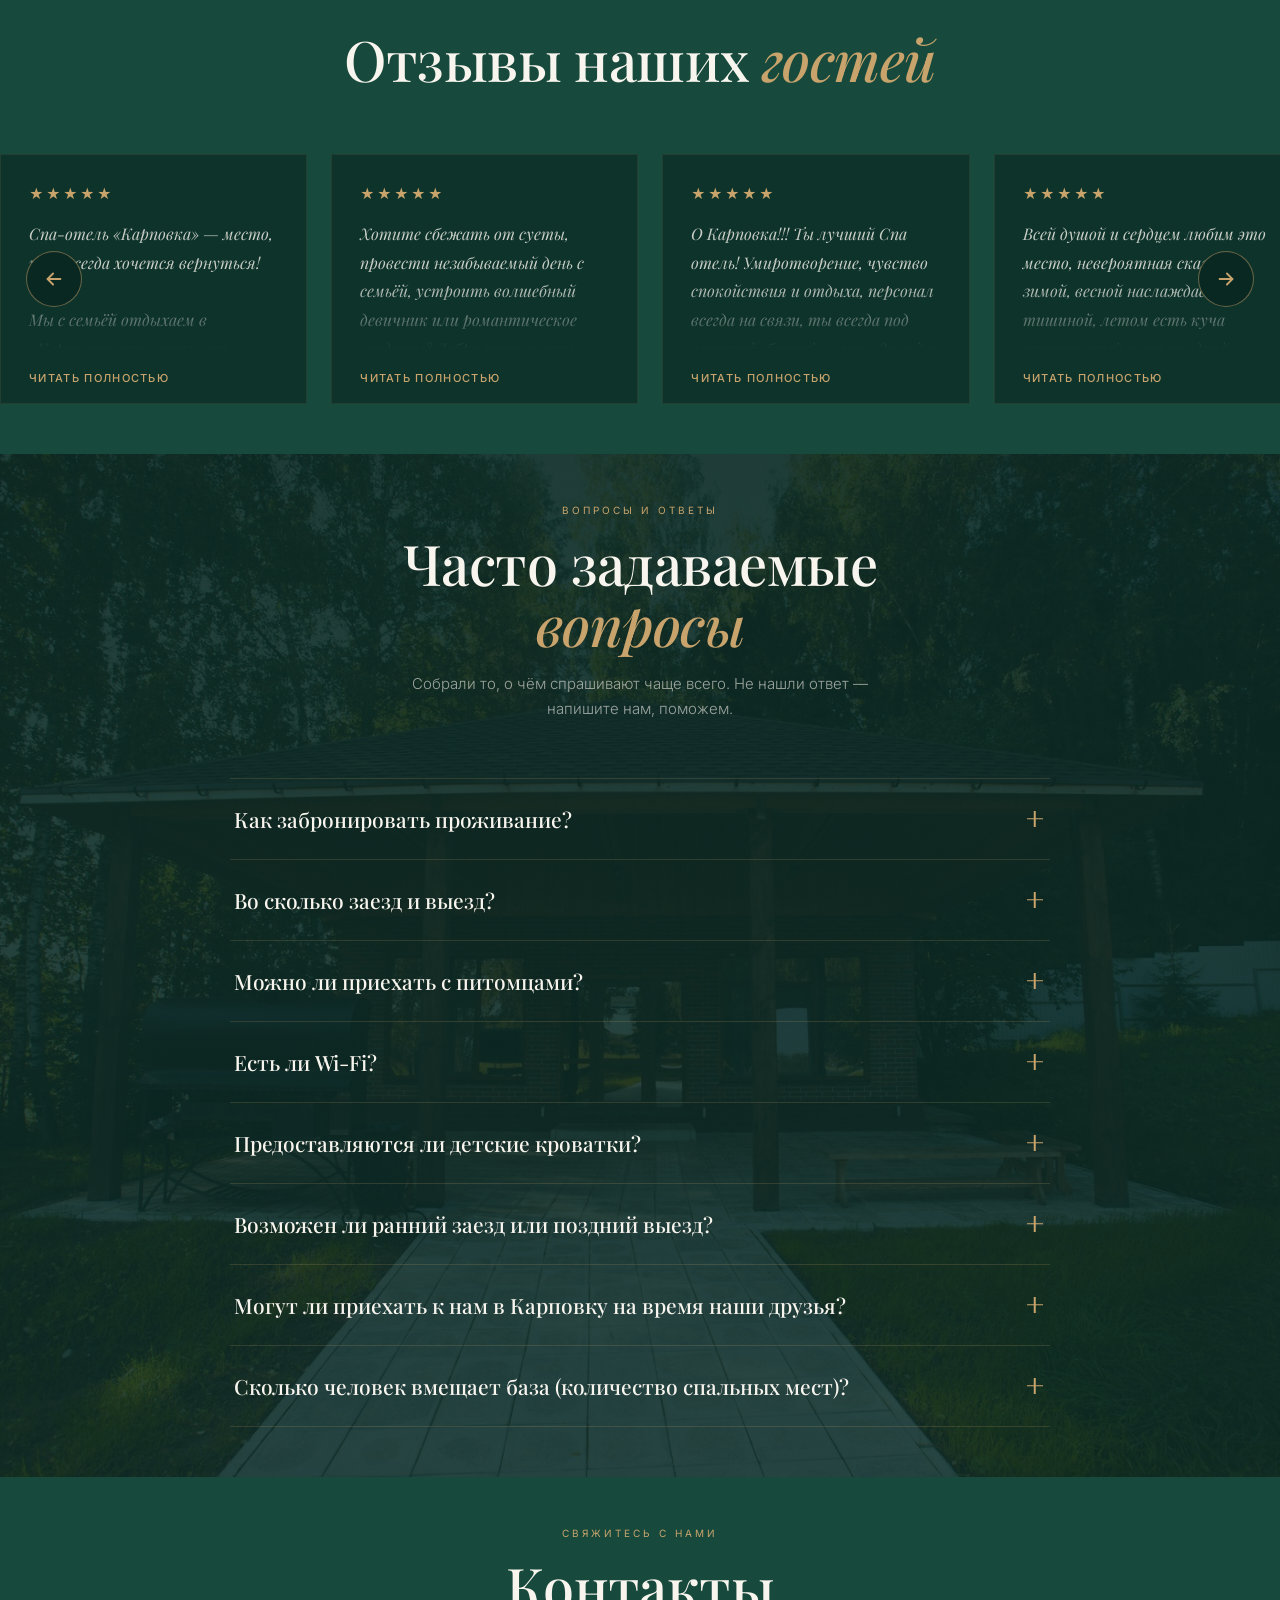
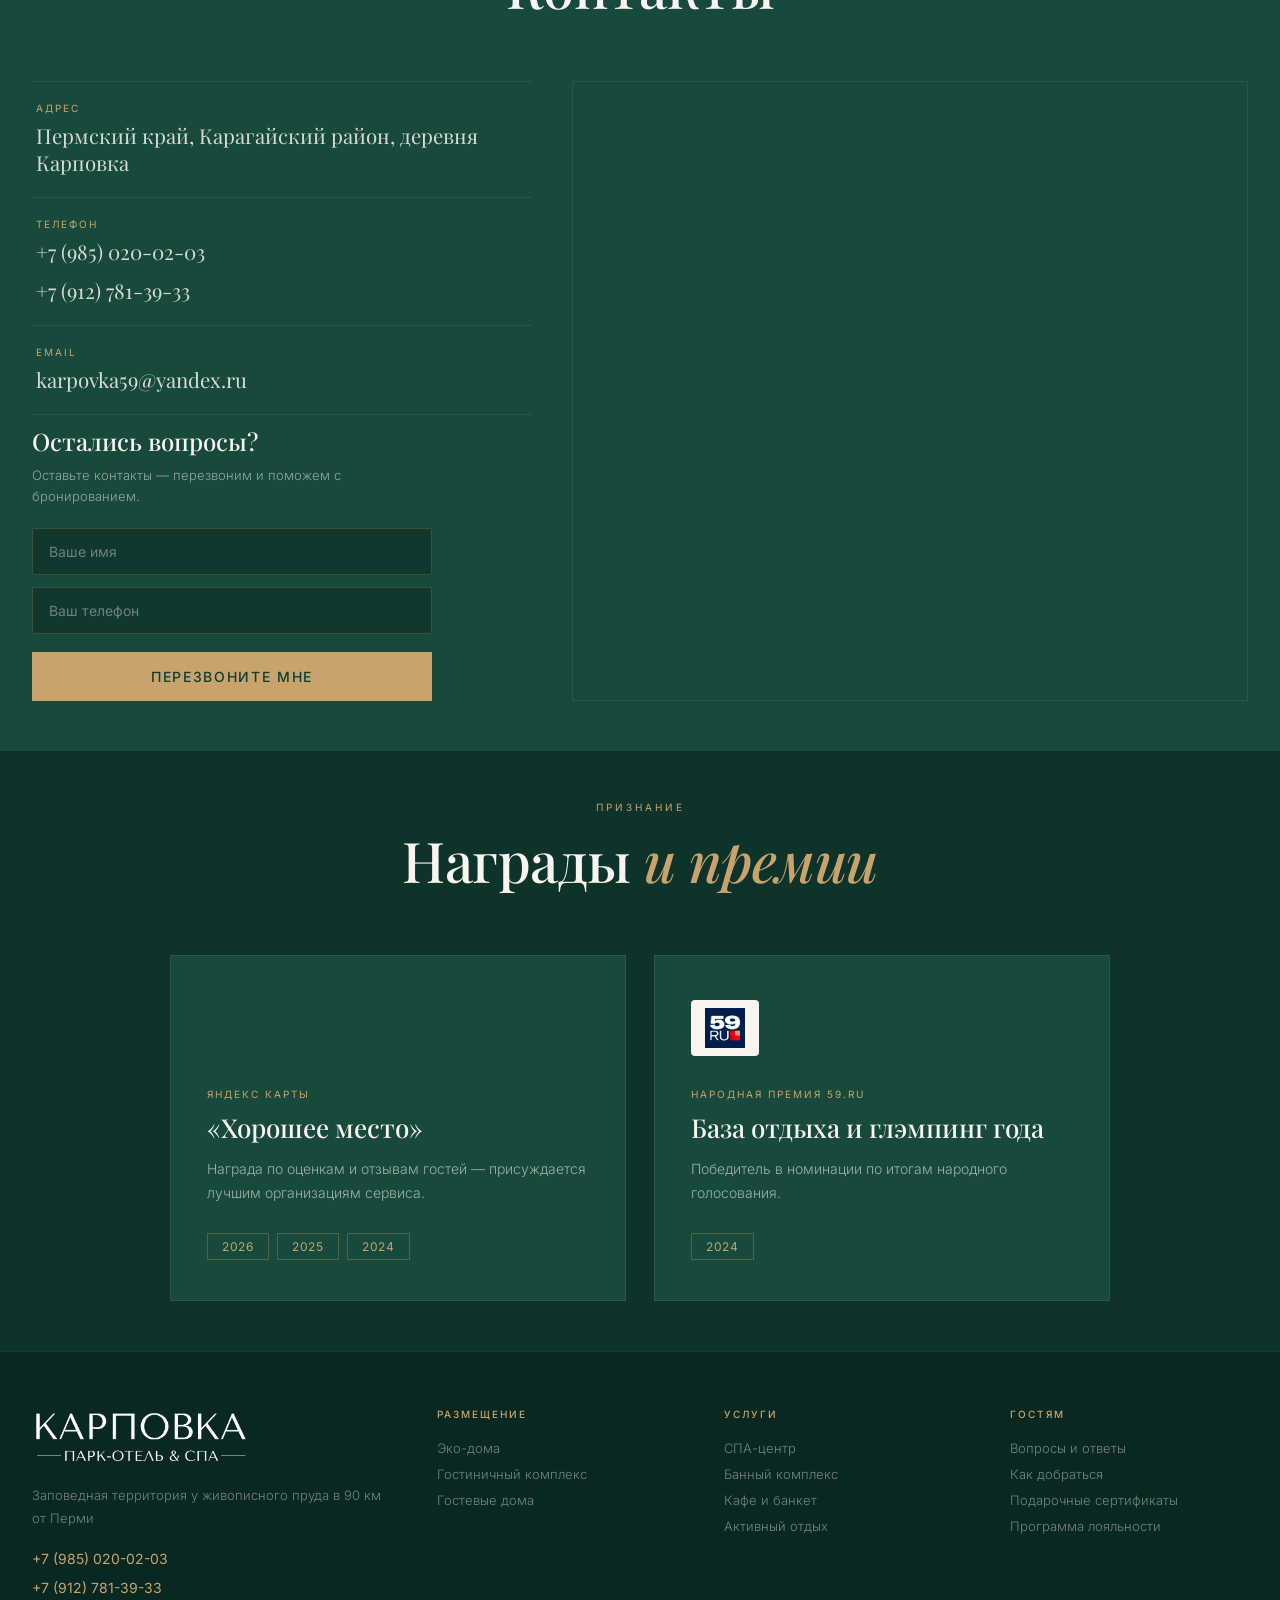
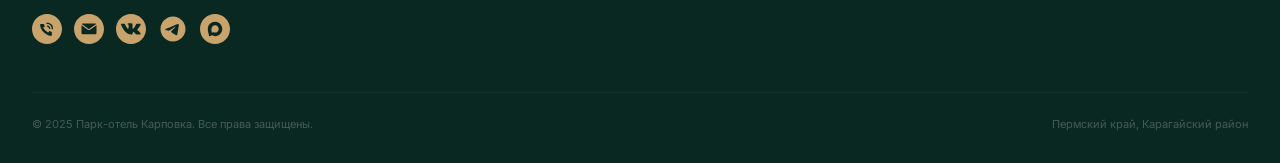
==== commit 9bd3f939: "Беседки + текст - слайдер в карточке; Убрал второе предложение из ответа на 2-й вопрос в FAQ" ====
--- a/index.html
+++ b/index.html
@@ -11,7 +11,7 @@
     <link rel="preconnect" href="https://fonts.googleapis.com" />
     <link rel="preconnect" href="https://fonts.gstatic.com" crossorigin />
     <link rel="stylesheet" href="https://cdn.jsdelivr.net/npm/swiper@11/swiper-bundle.min.css" />
-    <link rel="stylesheet" href="styles2.css?v=1.0.1" />
+    <link rel="stylesheet" href="styles2.css?v=1.0.2" />
 
     <!-- ─── Глобальный лоадер: критический CSS (в WP → wp_head) ── -->
     <style>
@@ -684,7 +684,7 @@
       <div class="combined-row">
         <div class="combined-row__text reveal">
           <p class="eyebrow">Проживание</p>
-          <h2 class="section-title">Ваш уголок в <em>в лесу</em></h2>
+          <h2 class="section-title">Ваш <em>комфорт</em> среди живописной природы</h2>
           <p class="section-sub combined-row__sub">От гостиничного номера до отдельного дома — каждый найдёт здесь свой идеальный сценарий отдыха</p>
 
           <ul class="stay-list" id="stayList">
@@ -993,15 +993,40 @@
             </div>
           </article>
 
-          <!-- Беседки -->
-          <article class="swiper-slide ocard">
+          <!-- Беседки: открытая и тёплая — переключаются внутри карточки -->
+          <article class="swiper-slide ocard" data-ocard-slider>
             <div class="ocard__media">
-              <img src="./assets/imgs/imgs/photo.jpg_2.jpeg" alt="Беседки" />
+              <div class="ocard-shots">
+                <img
+                  class="ocard-shots__img"
+                  src="./assets/imgs/imgs/besedka_warm.jpg"
+                  alt="Тёплая крытая беседка"
+                  data-desc="Тёплый банкетный зал для мероприятий в любое время года."
+                  data-label="Тёплая крытая беседка"
+                  loading="lazy"
+                />
+                <img
+                  class="ocard-shots__img is-active"
+                  src="./assets/imgs/imgs/besedka_outdoor.jpg"
+                  alt="Открытая беседка на берегу пруда"
+                  data-desc="Просторная открытая беседка на берегу живописного пруда."
+                  data-label="Открытая беседка"
+                />
+              </div>
+
+              <button class="ocard-shots__nav ocard-shots__nav_prev swiper-no-swiping" type="button" data-ocard-prev aria-label="Предыдущее фото беседки">
+                <svg class="icon"><use href="#icon-chevron-left"></use></svg>
+              </button>
+              <button class="ocard-shots__nav ocard-shots__nav_next swiper-no-swiping" type="button" data-ocard-next aria-label="Следующее фото беседки">
+                <svg class="icon"><use href="#icon-chevron-right"></use></svg>
+              </button>
+
+              <div class="ocard-shots__dots swiper-no-swiping" data-ocard-dots></div>
             </div>
             <div class="ocard__body">
               <h3 class="ocard__title">Беседки</h3>
               <div class="ocard__foot">
-                <p class="ocard__desc">Уютная беседка — малый банкетный зал для ваших праздников и встреч.</p>
+                <p class="ocard__desc" data-ocard-desc>Просторная открытая беседка на берегу живописного пруда.</p>
                 <a
                   class="ocard__arrow"
                   href="https://shop.hotbot.ai/karpovka/eda-i-napitki-v-nomer/"
@@ -1377,7 +1402,7 @@
             </button>
             <div class="faq-item__a" data-faq-answer>
               <p>
-                Заселение — с 14:00, выселение — до 12:00 (единый расчётный час). Ранний заезд до 14:00 и поздний выезд возможны при наличии свободных мест за дополнительную плату.
+                Заселение — с 14:00, выселение — до 12:00 (единый расчётный час).
               </p>
             </div>
           </div>
@@ -1424,7 +1449,7 @@
 
           <div class="faq-item" data-faq-item>
             <button class="faq-item__q" type="button" data-faq-toggle aria-expanded="false">
-              <span>Возможен ли поздний заезд или выезд?</span>
+              <span>Возможен ли ранний заезд или поздний выезд?</span>
               <span class="faq-item__icon" aria-hidden="true"></span>
             </button>
             <div class="faq-item__a" data-faq-answer>
@@ -1742,6 +1767,6 @@
     </div>
 
     <script src="https://cdn.jsdelivr.net/npm/swiper@11/swiper-bundle.min.js"></script>
-    <script src="script2.js?v=1.0.1"></script>
+    <script src="script2.js?v=1.0.2"></script>
   </body>
 </html>
--- a/styles2.css
+++ b/styles2.css
@@ -405,7 +405,7 @@
 .nav__burger span {
   display: block;
   width: 24px;
-  height: 1.5px;
+  height: 2px;
   background: var(--gold);
   margin-bottom: 6px;
   transition:
@@ -3479,6 +3479,89 @@
   opacity: 0.92;
 }
 
+/* Мини-слайдер фото внутри карточки услуги (беседки) */
+.ocard-shots {
+  position: absolute;
+  inset: 0;
+}
+
+/* Селектор с двумя классами — перебивает .ocard__media img { opacity: .92 } */
+.ocard__media .ocard-shots__img {
+  position: absolute;
+  inset: 0;
+  opacity: 0;
+  transition: opacity 0.5s ease;
+}
+
+.ocard__media .ocard-shots__img.is-active {
+  opacity: 0.92;
+}
+
+.ocard-shots__nav {
+  position: absolute;
+  top: 85%;
+  transform: translateY(-50%);
+  width: 50px;
+  height: 50px;
+  display: grid;
+  place-items: center;
+  border: 1px solid rgba(200, 164, 108, 0.4);
+  background: rgba(10, 40, 34);
+  backdrop-filter: blur(6px);
+  color: var(--gold);
+  cursor: pointer;
+  transition: background 0.25s ease, border-color 0.25s ease, color 0.25s ease;
+
+  @media (max-width: 600px) {
+    width: 40px;
+    height: 40px;
+  }
+}
+
+.ocard-shots__nav:hover {
+  background: var(--gold);
+  border-color: var(--gold);
+  color: var(--navy);
+}
+
+.ocard-shots__nav .icon {
+  width: 18px;
+  height: 18px;
+}
+
+.ocard-shots__nav_prev {
+  left: 14px;
+}
+
+.ocard-shots__nav_next {
+  right: 14px;
+}
+
+.ocard-shots__dots {
+  position: absolute;
+  bottom: 7px;
+  left: 50%;
+  transform: translateX(-50%);
+  display: flex;
+  gap: 8px;
+  padding: 7px;
+  background-color: var(--navy-900);
+}
+
+.ocard-shots__dot {
+  width: 26px;
+  height: 3px;
+  padding: 0;
+  border: 0;
+  background: rgba(248, 245, 238, 0.35);
+  cursor: pointer;
+  transition: background 0.25s ease;
+}
+
+.ocard-shots__dot.is-active {
+  background: var(--gold);
+}
+
 .ocard__body {
   flex: 1 1 auto;
   display: flex;
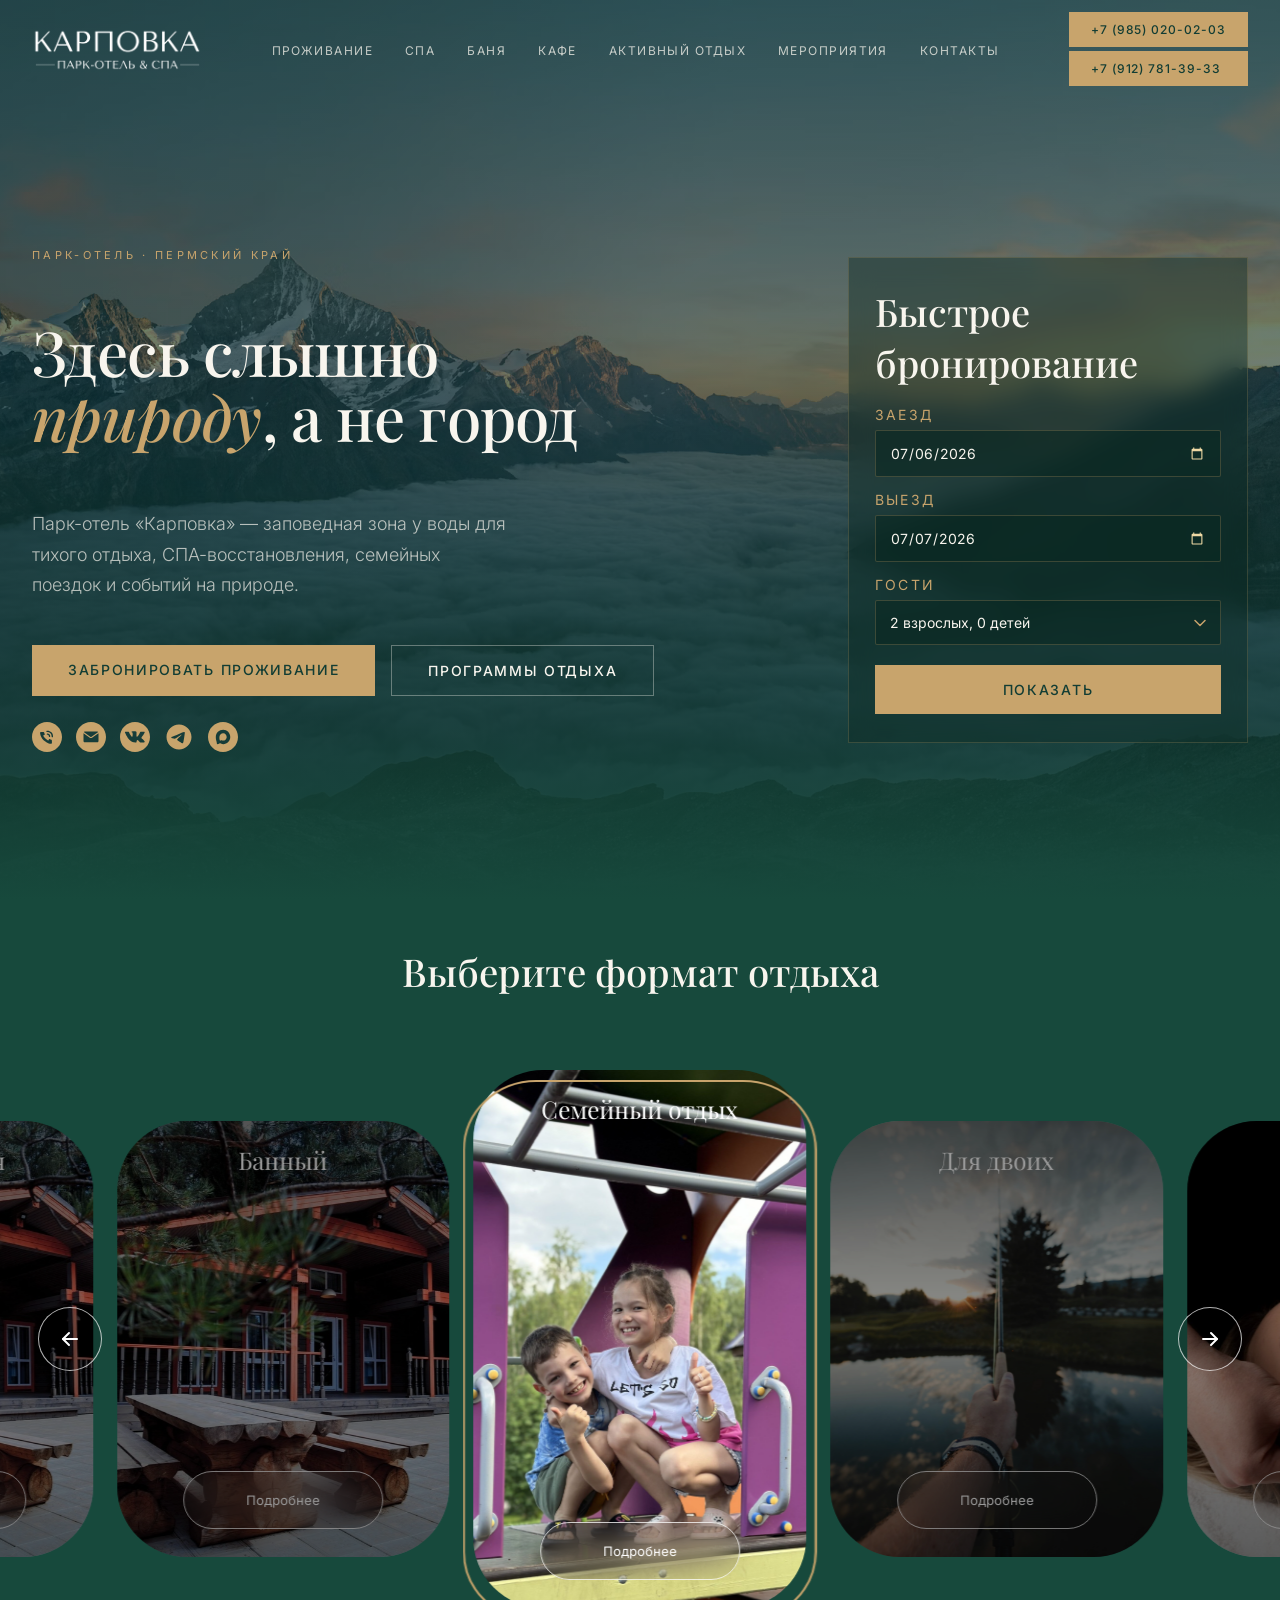
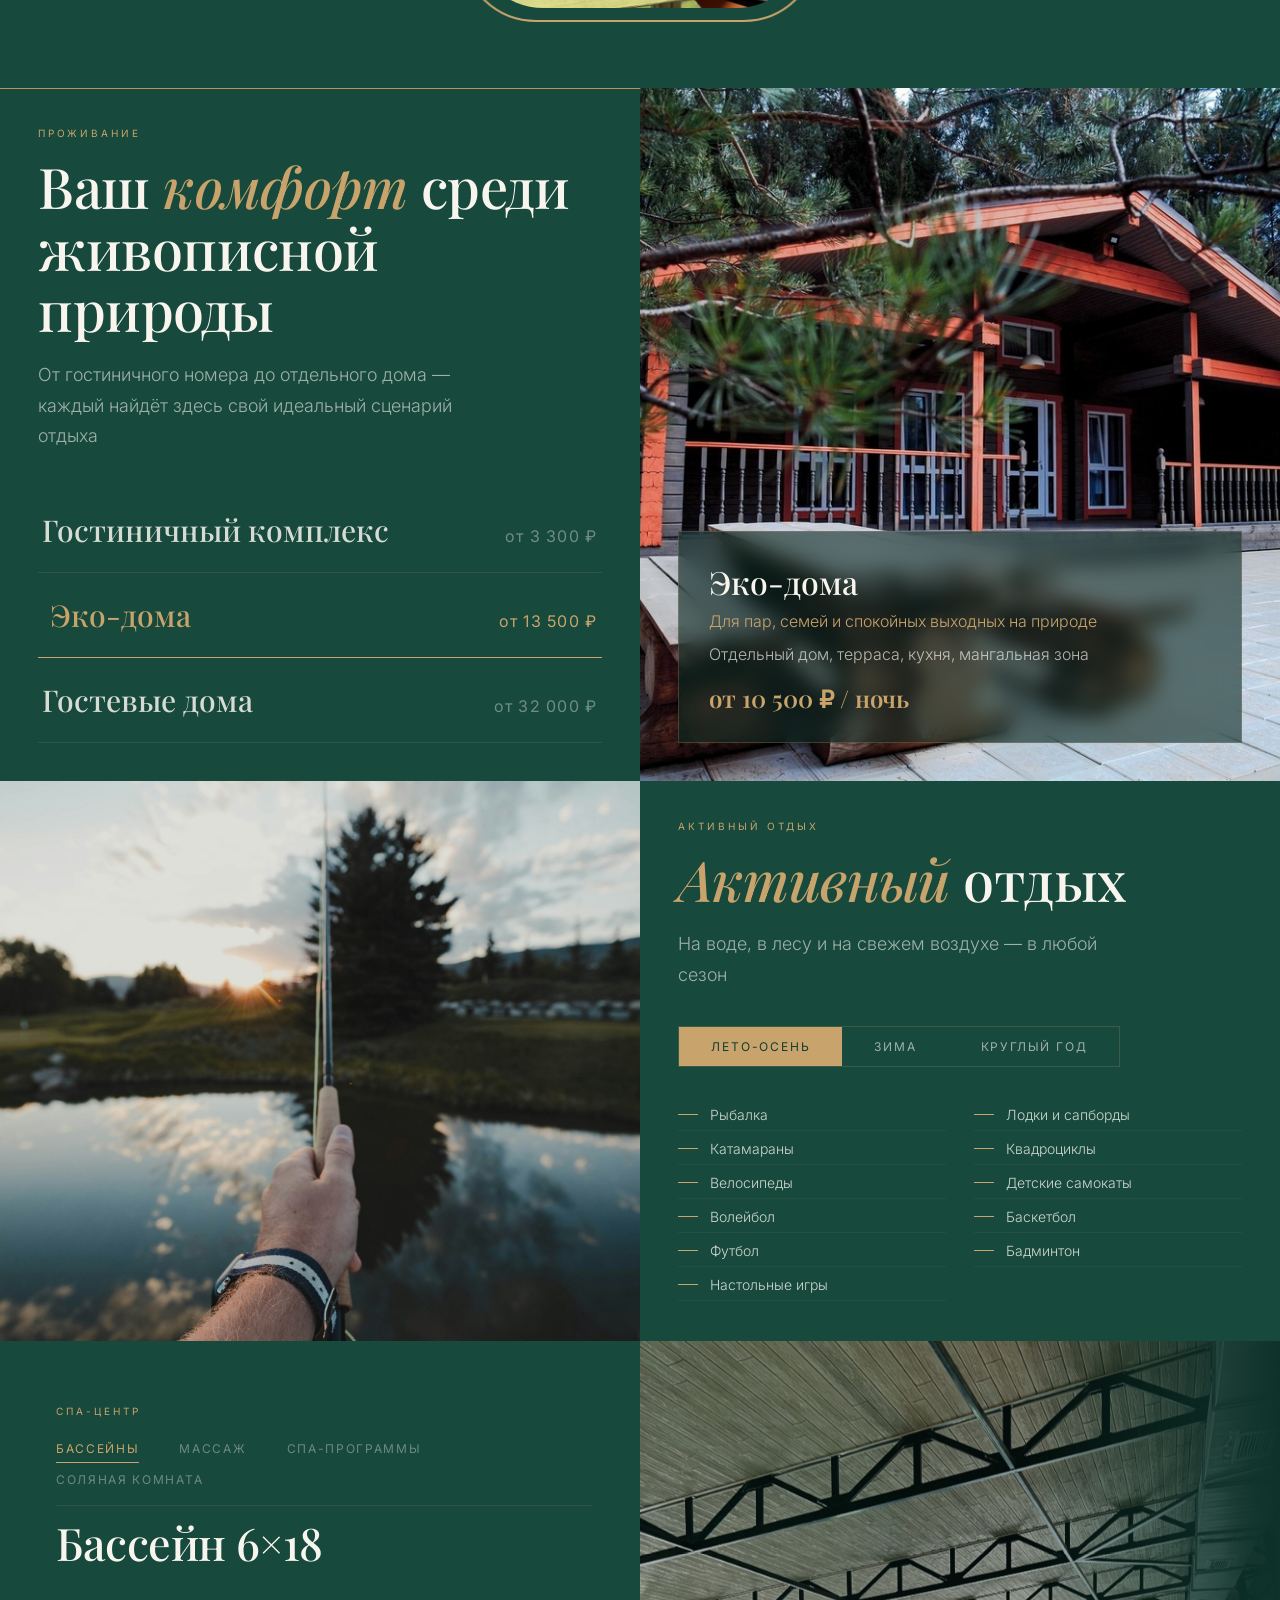
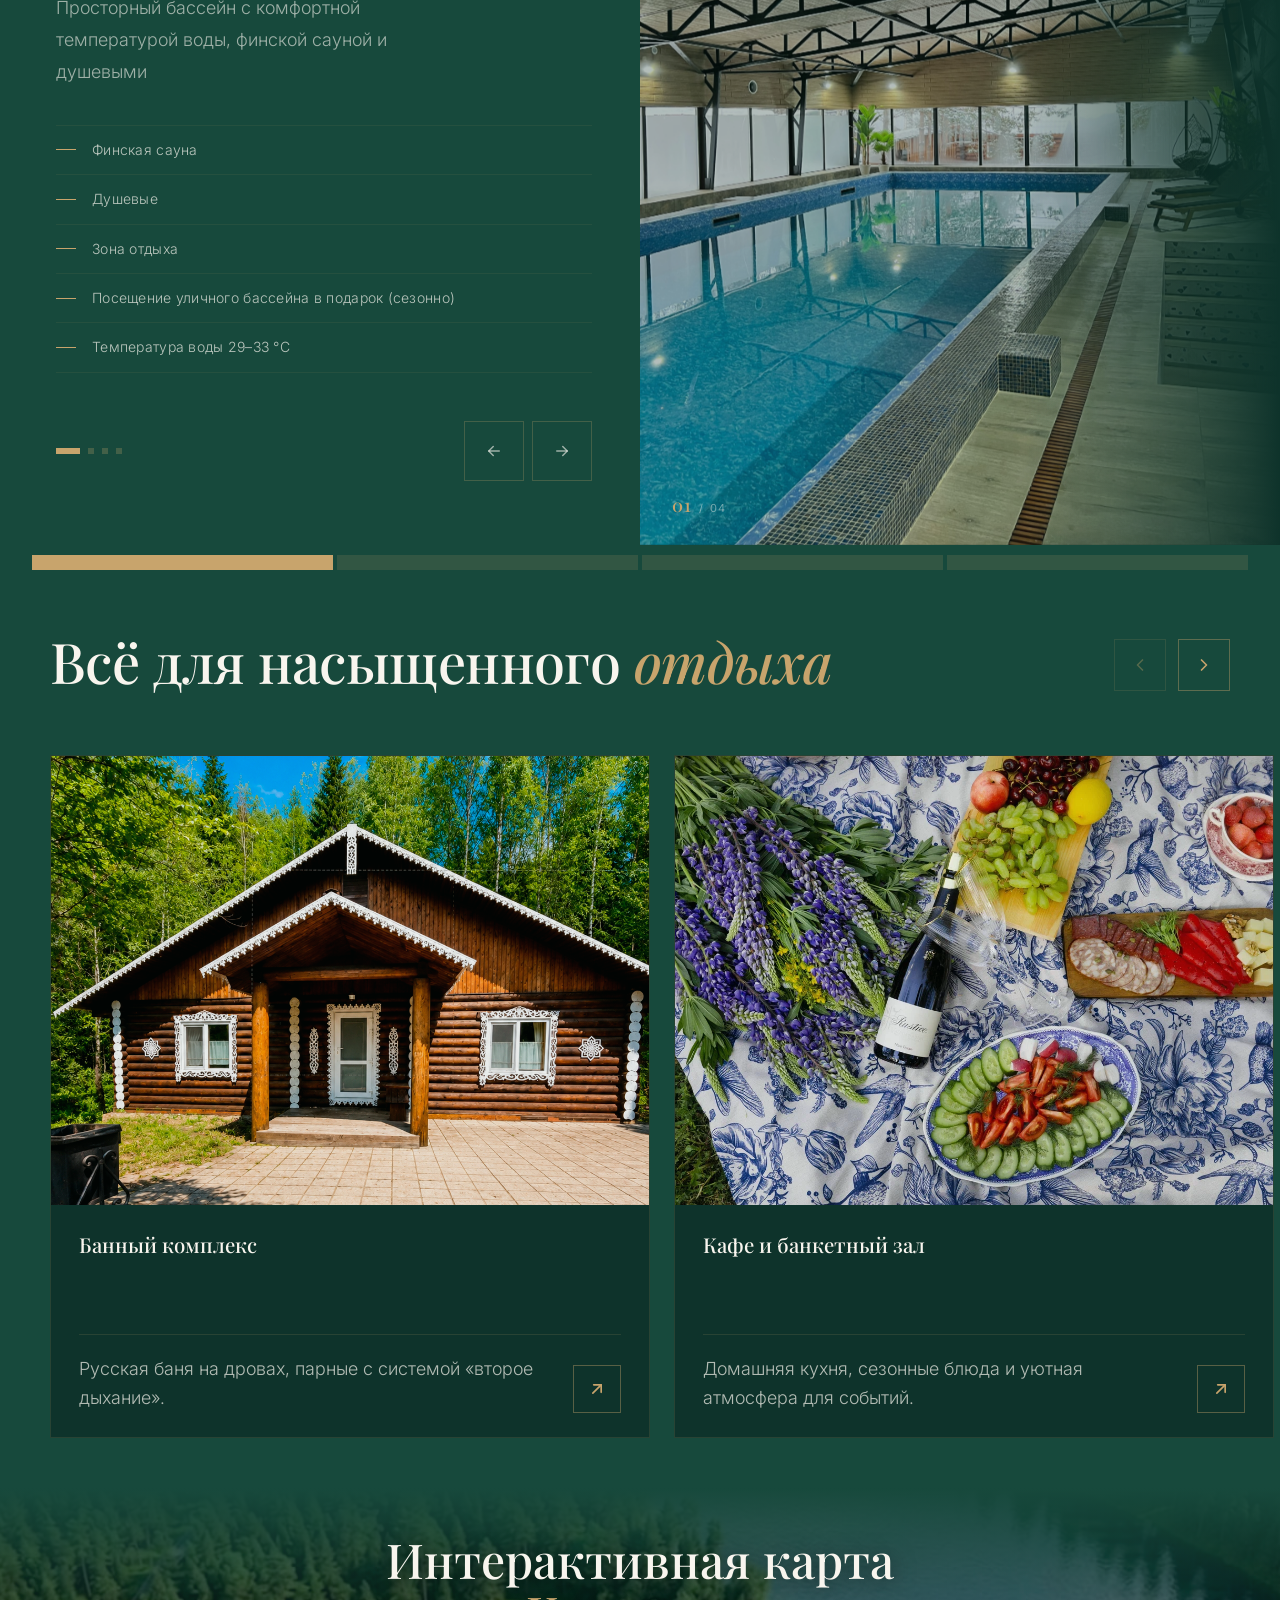
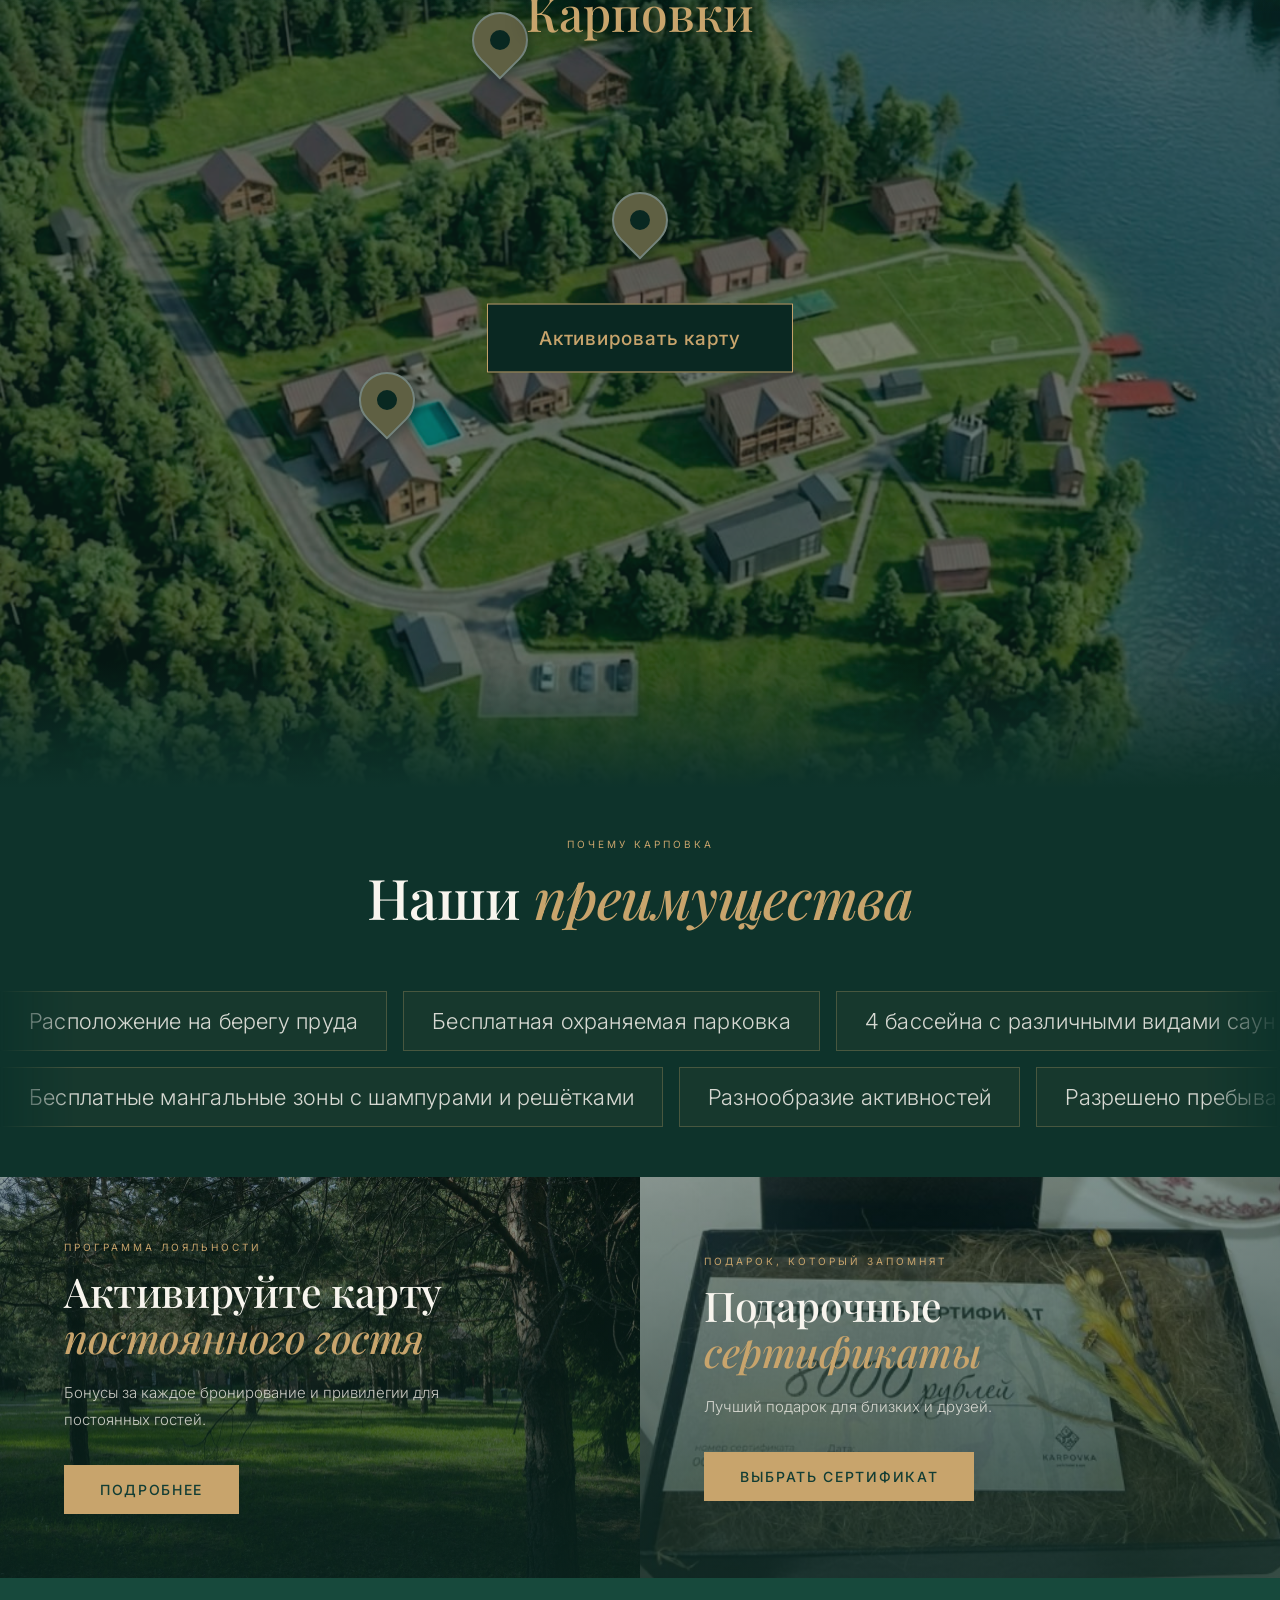
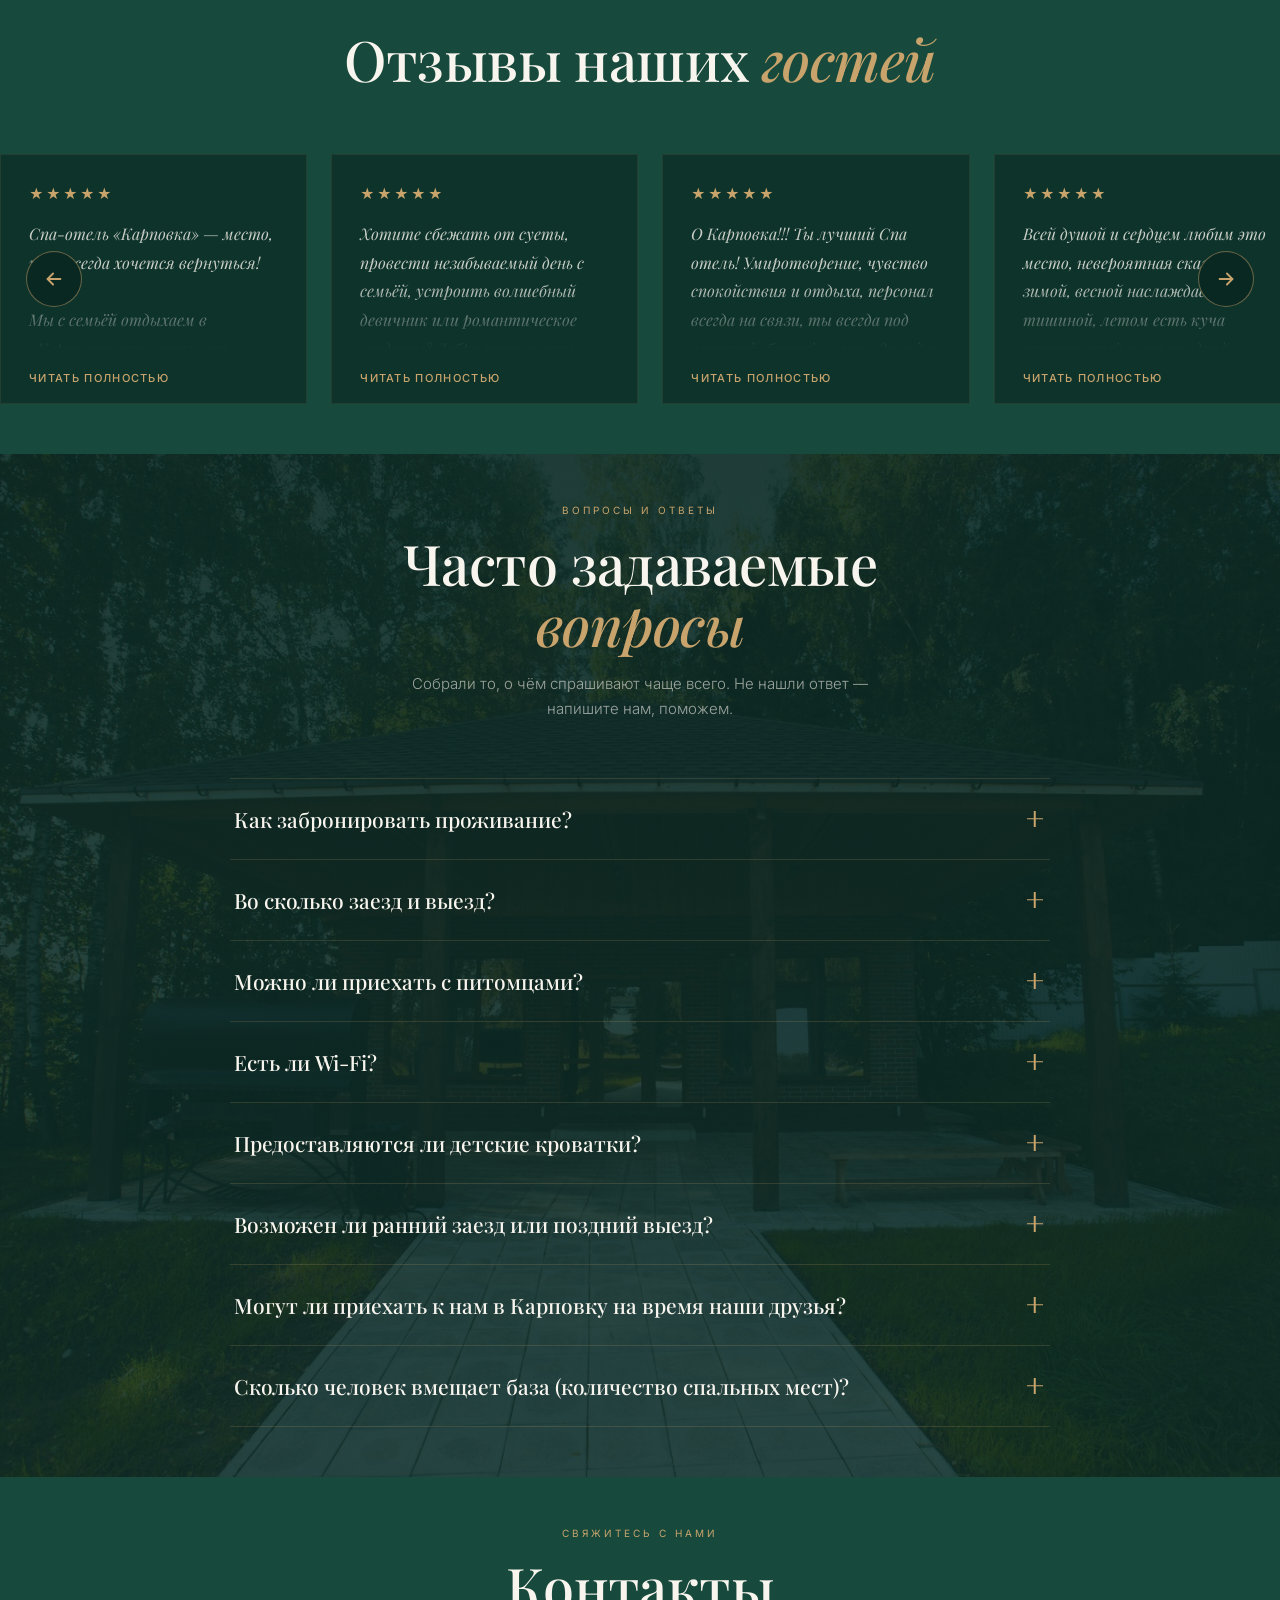
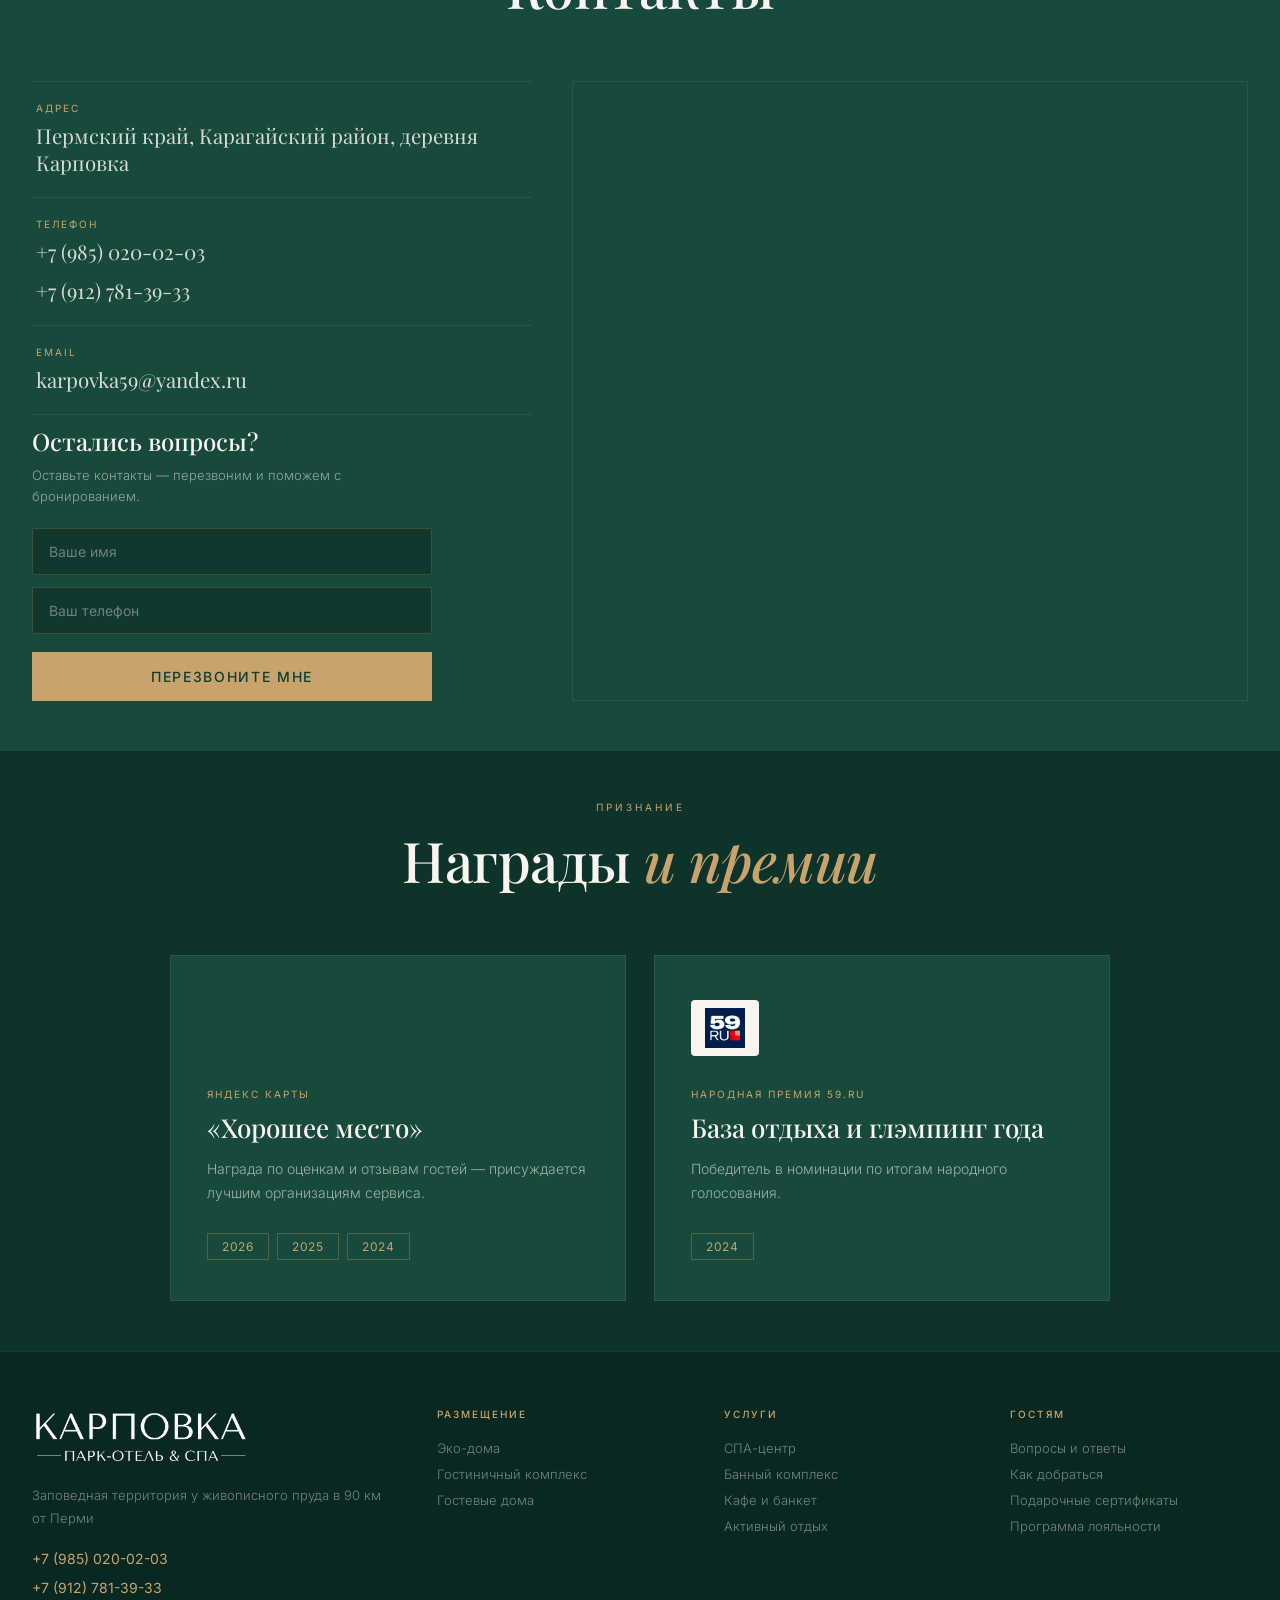
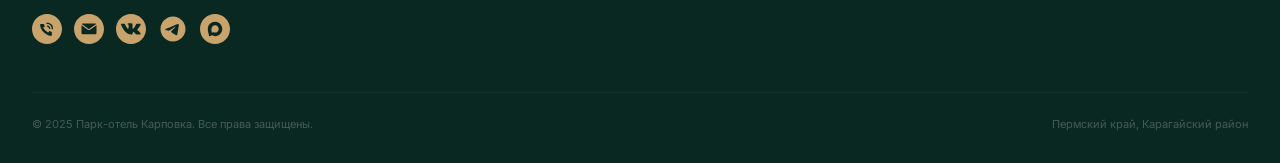
==== commit 81ce921f: "Страница контакты" ====
--- a/index.html
+++ b/index.html
@@ -11,7 +11,7 @@
     <link rel="preconnect" href="https://fonts.googleapis.com" />
     <link rel="preconnect" href="https://fonts.gstatic.com" crossorigin />
     <link rel="stylesheet" href="https://cdn.jsdelivr.net/npm/swiper@11/swiper-bundle.min.css" />
-    <link rel="stylesheet" href="styles2.css?v=1.0.2" />
+    <link rel="stylesheet" href="styles2.css?v=1.0.3" />
 
     <!-- ─── Глобальный лоадер: критический CSS (в WP → wp_head) ── -->
     <style>
@@ -394,7 +394,7 @@
           <li><a href="#dining">Кафе</a></li>
           <li><a href="#recreation">Активный отдых</a></li>
           <li><a href="#events">Мероприятия</a></li>
-          <li><a href="#contacts">Контакты</a></li>
+          <li><a href="/contacts.html">Контакты</a></li>
         </ul>
 
         <div class="nav__tels">
@@ -1001,7 +1001,6 @@
                   class="ocard-shots__img"
                   src="./assets/imgs/imgs/besedka_warm.jpg"
                   alt="Тёплая крытая беседка"
-                  data-desc="Тёплый банкетный зал для мероприятий в любое время года."
                   data-label="Тёплая крытая беседка"
                   loading="lazy"
                 />
@@ -1009,7 +1008,6 @@
                   class="ocard-shots__img is-active"
                   src="./assets/imgs/imgs/besedka_outdoor.jpg"
                   alt="Открытая беседка на берегу пруда"
-                  data-desc="Просторная открытая беседка на берегу живописного пруда."
                   data-label="Открытая беседка"
                 />
               </div>
@@ -1026,7 +1024,9 @@
             <div class="ocard__body">
               <h3 class="ocard__title">Беседки</h3>
               <div class="ocard__foot">
-                <p class="ocard__desc" data-ocard-desc>Просторная открытая беседка на берегу живописного пруда.</p>
+                <p class="ocard__desc">
+                  Просторная открытая беседка на берегу живописного пруда и тёплый банкетный зал для мероприятий в любое время года.
+                </p>
                 <a
                   class="ocard__arrow"
                   href="https://shop.hotbot.ai/karpovka/eda-i-napitki-v-nomer/"
@@ -1767,6 +1767,6 @@
     </div>
 
     <script src="https://cdn.jsdelivr.net/npm/swiper@11/swiper-bundle.min.js"></script>
-    <script src="script2.js?v=1.0.2"></script>
+    <script src="script2.js?v=1.0.3"></script>
   </body>
 </html>
